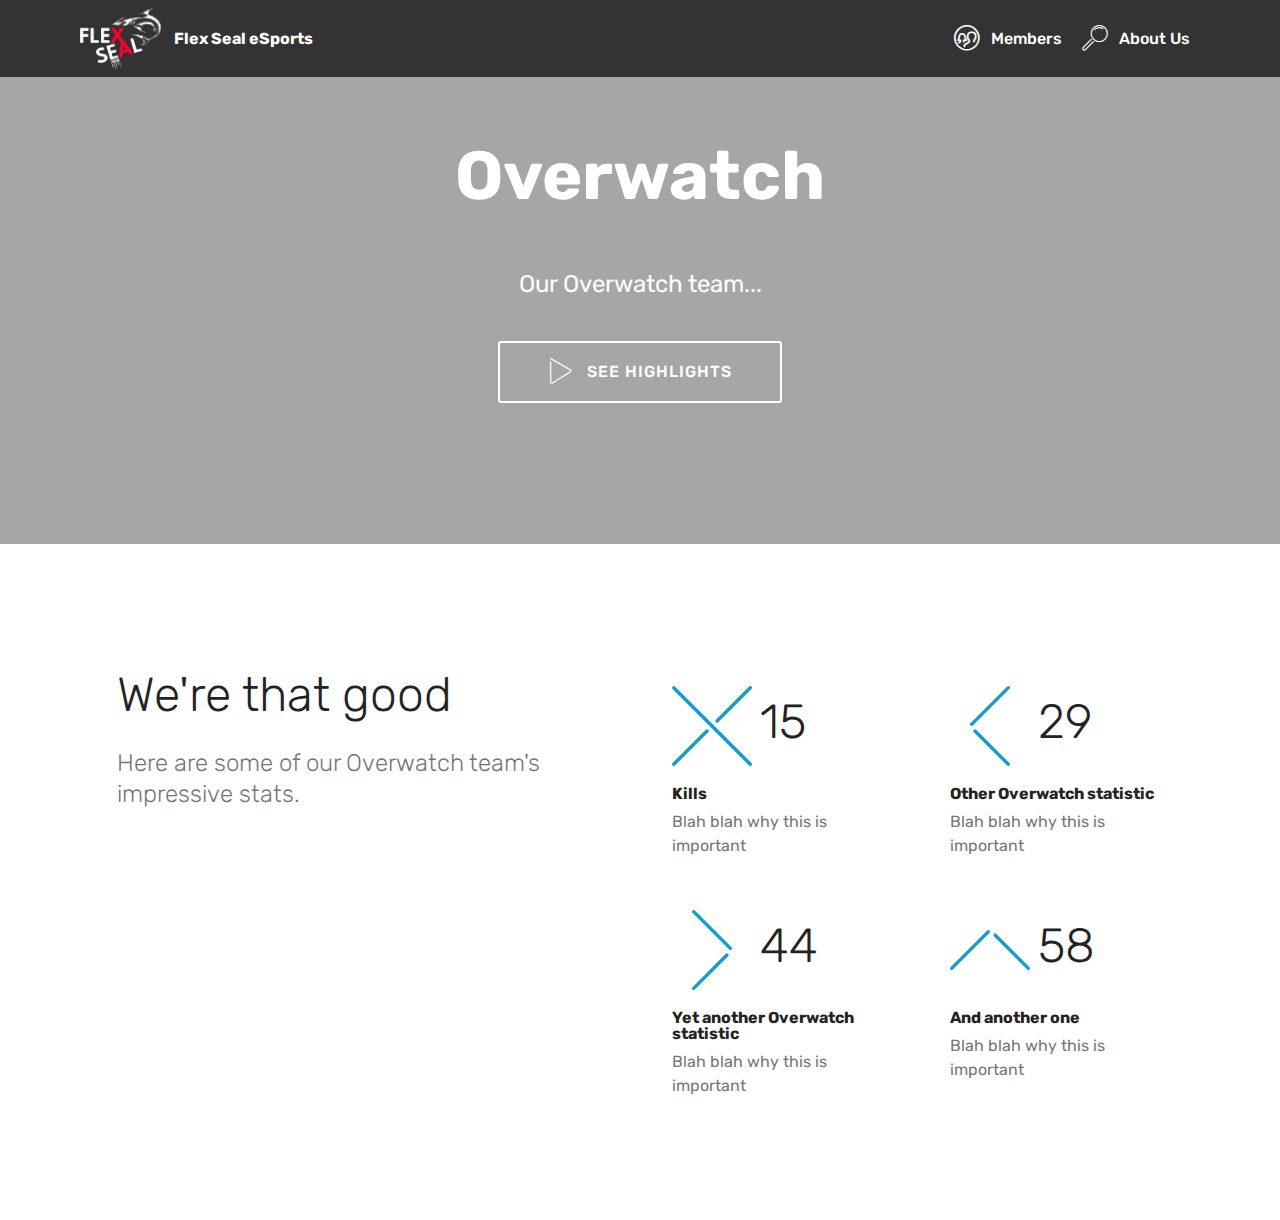
==== page1.html @ 2ab2b0f3 "0.7.1 files" ====
<!DOCTYPE html>
<html >
<head>
  <!-- Site made with Mobirise Website Builder v4.6.5, https://mobirise.com -->
  <meta charset="UTF-8">
  <meta http-equiv="X-UA-Compatible" content="IE=edge">
  <meta name="generator" content="Mobirise v4.6.5, mobirise.com">
  <meta name="viewport" content="width=device-width, initial-scale=1, minimum-scale=1">
  <link rel="shortcut icon" href="assets/images/flexs-esports-empty-1-480x480.png" type="image/x-icon">
  <meta name="description" content="Web Site Generator Description">
  <title>Overwatch</title>
  <link rel="stylesheet" href="assets/web/assets/mobirise-icons-bold/mobirise-icons-bold.css">
  <link rel="stylesheet" href="assets/web/assets/mobirise-icons/mobirise-icons.css">
  <link rel="stylesheet" href="assets/tether/tether.min.css">
  <link rel="stylesheet" href="assets/bootstrap/css/bootstrap.min.css">
  <link rel="stylesheet" href="assets/bootstrap/css/bootstrap-grid.min.css">
  <link rel="stylesheet" href="assets/bootstrap/css/bootstrap-reboot.min.css">
  <link rel="stylesheet" href="assets/dropdown/css/style.css">
  <link rel="stylesheet" href="assets/theme/css/style.css">
  <link rel="stylesheet" href="assets/mobirise/css/mbr-additional.css" type="text/css">
  
  
  
</head>
<body>
  <section class="menu cid-qKkPeRWv8B" once="menu" id="menu1-u">

    

    <nav class="navbar navbar-expand beta-menu navbar-dropdown align-items-center navbar-fixed-top navbar-toggleable-sm">
        <button class="navbar-toggler navbar-toggler-right" type="button" data-toggle="collapse" data-target="#navbarSupportedContent" aria-controls="navbarSupportedContent" aria-expanded="false" aria-label="Toggle navigation">
            <div class="hamburger">
                <span></span>
                <span></span>
                <span></span>
                <span></span>
            </div>
        </button>
        <div class="menu-logo">
            <div class="navbar-brand">
                <span class="navbar-logo">
                    <a href="https://mobirise.com">
                         <img src="assets/images/flexs-esports-empty-1-480x480.png" alt="Mobirise" title="" style="height: 3.8rem;">
                    </a>
                </span>
                <span class="navbar-caption-wrap"><a class="navbar-caption text-white display-4" href="index.html">
                        Flex Seal eSports</a></span>
            </div>
        </div>
        <div class="collapse navbar-collapse" id="navbarSupportedContent">
            <ul class="navbar-nav nav-dropdown nav-right" data-app-modern-menu="true"><li class="nav-item">
                    <a class="nav-link link text-white display-4" href="page6.html"><span class="mbrib-users mbr-iconfont mbr-iconfont-btn"></span>Members</a>
                </li>
                <li class="nav-item">
                    <a class="nav-link link text-white display-4" href="page4.html">
                        <span class="mbri-search mbr-iconfont mbr-iconfont-btn"></span>
                        About Us
                    </a>
                </li></ul>
            
        </div>
    </nav>
</section>

<section class="engine"><a href="https://mobirise.ws/o">best mobile website builder</a></section><section class="header1 cid-qKfmSEvyE3" data-bg-video="https://www.youtube.com/watch?v=FlI8lDyLDvc" id="header1-o">

    

    <div class="mbr-overlay" style="opacity: 0.3; background-color: rgb(0, 0, 0);">
    </div>

    <div class="container">
        <div class="row justify-content-md-center">
            <div class="mbr-white col-md-10">
                <h1 class="mbr-section-title align-center mbr-bold pb-3 mbr-fonts-style display-1">
                    Overwatch</h1>
                <h3 class="mbr-section-subtitle align-center mbr-light pb-3 mbr-fonts-style display-2"></h3>
                <p class="mbr-text align-center pb-3 mbr-fonts-style display-5">
                    Our Overwatch team...</p>
                <div class="mbr-section-btn align-center"><a class="btn btn-md btn-white-outline display-4" href="https://mobirise.com"><span class="mbri-play mbr-iconfont mbr-iconfont-btn"></span>
                        SEE HIGHLIGHTS</a></div>
            </div>
        </div>
    </div>

</section>

<section class="counters2 counters cid-qKl33kWdyQ" id="counters2-1c">

    

    

    <div class="container pt-4 mt-2">
        <div class="media-container-row">
            <div class="media-block" style="width: 50%;">
                <h2 class="mbr-section-title pb-3 align-left mbr-fonts-style display-2">
                    We're that good</h2>
                <h3 class="mbr-section-subtitle pb-5 align-left mbr-fonts-style display-5">
                    Here are some of our Overwatch team's impressive stats.</h3>
                <div class="mbr-figure">
                    <img src="assets/images/overwatch.gif" alt="" title="">
                </div>
            </div>
            <div class="cards-block">
                <div class="cards-container">
                    <div class="card px-3 align-left col-12 col-md-6">
                        <div class="panel-item p-3">
                            <div class="card-img pb-3">
                                <span class="mbr-iconfont pr-2 mbri-close"></span>
                                <h3 class="count py-3 mbr-fonts-style display-2">
                                    100
                                </h3>
                            </div>
                            <div class="card-text">
                                <h4 class="mbr-content-title mbr-bold mbr-fonts-style display-7">
                                    Kills</h4>
                                <p class="mbr-content-text mbr-fonts-style display-7">
                                    Blah blah why this is important</p>
                            </div>
                        </div>
                    </div>
                    <div class="card px-3 align-left col-12 col-md-6">
                        <div class="panel-item p-3">
                            <div class="card-img pb-3">
                                <span class="mbr-iconfont pr-2 mbri-arrow-prev"></span>
                                <h3 class="count py-3 mbr-fonts-style display-2">
                                    200
                                </h3>
                            </div>
                            <div class="card-text">
                                <h4 class="mbr-content-title mbr-bold mbr-fonts-style display-7">
                                    Other Overwatch statistic</h4>
                                <p class="mbr-content-text mbr-fonts-style display-7">
                                    Blah blah why this is important
                                </p>
                            </div>
                        </div>
                    </div>
                    <div class="card px-3 align-left col-12 col-md-6">
                        <div class="panel-item p-3">
                            <div class="card-img pb-3">
                                <span class="mbr-iconfont pr-2 mbri-arrow-next"></span>
                                <h3 class="count py-3 mbr-fonts-style display-2">
                                    300
                                </h3>
                            </div>
                            <div class="card-text">
                                <h4 class="mbr-content-title mbr-bold mbr-fonts-style display-7">Yet another Overwatch statistic</h4>
                                <p class="mbr-content-text mbr-fonts-style display-7">
                                        Blah blah why this is important 
                                </p>
                            </div>
                        </div>
                    </div>
                    <div class="card px-3 align-left col-12 col-md-6">
                        <div class="panel-item p-3">
                            <div class="card-img pb-3">
                                <span class="mbr-iconfont pr-2 mbri-arrow-up"></span>
                                <h3 class="count py-3 mbr-fonts-style display-2">
                                    400
                                </h3>
                            </div>
                            <div class="card-texts">
                                <h4 class="mbr-content-title mbr-bold mbr-fonts-style display-7">
                                    And another one</h4>
                                <p class="mbr-content-text mbr-fonts-style display-7">
                                        Blah blah why this is important
                                </p>
                            </div>
                        </div>
                    </div>
                </div>
            </div>
        </div>
    </div>
</section>


  <script src="assets/web/assets/jquery/jquery.min.js"></script>
  <script src="assets/tether/tether.min.js"></script>
  <script src="assets/popper/popper.min.js"></script>
  <script src="assets/bootstrap/js/bootstrap.min.js"></script>
  <script src="assets/smoothscroll/smooth-scroll.js"></script>
  <script src="assets/touchswipe/jquery.touch-swipe.min.js"></script>
  <script src="assets/ytplayer/jquery.mb.ytplayer.min.js"></script>
  <script src="assets/vimeoplayer/jquery.mb.vimeo_player.js"></script>
  <script src="assets/viewportchecker/jquery.viewportchecker.js"></script>
  <script src="assets/dropdown/js/script.min.js"></script>
  <script src="assets/theme/js/script.js"></script>
  
  
</body>
</html>
---- assets/web/assets/mobirise-icons-bold/mobirise-icons-bold.css ----
@font-face {
  font-family: 'mobirise-icons-bold';
  src:  url('mobirise-icons-bold.eot?m1l4yr');
  src:  url('mobirise-icons-bold.eot?m1l4yr#iefix') format('embedded-opentype'),
    url('mobirise-icons-bold.ttf?m1l4yr') format('truetype'),
    url('mobirise-icons-bold.woff?m1l4yr') format('woff'),
    url('mobirise-icons-bold.svg?m1l4yr#mobirise-icons-bold') format('svg');
  font-weight: normal;
  font-style: normal;
}

[class^="mbrib-"], [class*="mbrib-"] {
  /* use !important to prevent issues with browser extensions that change fonts */
  font-family: 'mobirise-icons-bold' !important;
  speak: none;
  font-style: normal;
  font-weight: normal;
  font-variant: normal;
  text-transform: none;
  line-height: 1;

  /* Better Font Rendering =========== */
  -webkit-font-smoothing: antialiased;
  -moz-osx-font-smoothing: grayscale;
}

.mbrib-add-submenu:before {
  content: "\e900";
}
.mbrib-alert:before {
  content: "\e901";
}
.mbrib-align-center:before {
  content: "\e902";
}
.mbrib-align-justify:before {
  content: "\e903";
}
.mbrib-align-left:before {
  content: "\e904";
}
.mbrib-align-right:before {
  content: "\e905";
}
.mbrib-android:before {
  content: "\e906";
}
.mbrib-apple:before {
  content: "\e907";
}
.mbrib-arrow-down:before {
  content: "\e908";
}
.mbrib-arrow-next:before {
  content: "\e909";
}
.mbrib-arrow-prev:before {
  content: "\e90a";
}
.mbrib-arrow-up:before {
  content: "\e90b";
}
.mbrib-bold:before {
  content: "\e90c";
}
.mbrib-bookmark:before {
  content: "\e90d";
}
.mbrib-bootstrap:before {
  content: "\e90e";
}
.mbrib-briefcase:before {
  content: "\e90f";
}
.mbrib-browse:before {
  content: "\e910";
}
.mbrib-bulleted-list:before {
  content: "\e911";
}
.mbrib-calendar:before {
  content: "\e912";
}
.mbrib-camera:before {
  content: "\e913";
}
.mbrib-cart-add:before {
  content: "\e914";
}
.mbrib-cart-full:before {
  content: "\e915";
}
.mbrib-cash:before {
  content: "\e916";
}
.mbrib-change-style:before {
  content: "\e917";
}
.mbrib-chat:before {
  content: "\e918";
}
.mbrib-clock:before {
  content: "\e919";
}
.mbrib-close:before {
  content: "\e91a";
}
.mbrib-cloud:before {
  content: "\e91b";
}
.mbrib-code:before {
  content: "\e91c";
}
.mbrib-contact-form:before {
  content: "\e91d";
}
.mbrib-credit-card:before {
  content: "\e91e";
}
.mbrib-cursor-click:before {
  content: "\e91f";
}
.mbrib-cust-feedback:before {
  content: "\e920";
}
.mbrib-database:before {
  content: "\e921";
}
.mbrib-delivery:before {
  content: "\e922";
}
.mbrib-desktop:before {
  content: "\e923";
}
.mbrib-devices:before {
  content: "\e924";
}
.mbrib-down:before {
  content: "\e925";
}
.mbrib-download:before {
  content: "\e926";
}
.mbrib-drag-n-drop:before {
  content: "\e927";
}
.mbrib-drag-n-drop2:before {
  content: "\e928";
}
.mbrib-edit:before {
  content: "\e929";
}
.mbrib-edit2:before {
  content: "\e92a";
}
.mbrib-error:before {
  content: "\e92b";
}
.mbrib-extension:before {
  content: "\e92c";
}
.mbrib-features:before {
  content: "\e92d";
}
.mbrib-file:before {
  content: "\e92e";
}
.mbrib-flag:before {
  content: "\e92f";
}
.mbrib-folder:before {
  content: "\e930";
}
.mbrib-gift:before {
  content: "\e931";
}
.mbrib-github:before {
  content: "\e932";
}
.mbrib-globe-2:before {
  content: "\e933";
}
.mbrib-globe:before {
  content: "\e934";
}
.mbrib-growing-chart:before {
  content: "\e935";
}
.mbrib-hearth:before {
  content: "\e936";
}
.mbrib-help:before {
  content: "\e937";
}
.mbrib-home:before {
  content: "\e938";
}
.mbrib-hot-cup:before {
  content: "\e939";
}
.mbrib-idea:before {
  content: "\e93a";
}
.mbrib-image-gallery:before {
  content: "\e93b";
}
.mbrib-image-slider:before {
  content: "\e93c";
}
.mbrib-info:before {
  content: "\e93d";
}
.mbrib-italic:before {
  content: "\e93e";
}
.mbrib-key:before {
  content: "\e93f";
}
.mbrib-laptop:before {
  content: "\e940";
}
.mbrib-layers:before {
  content: "\e941";
}
.mbrib-left-right:before {
  content: "\e942";
}
.mbrib-left:before {
  content: "\e943";
}
.mbrib-letter:before {
  content: "\e944";
}
.mbrib-like:before {
  content: "\e945";
}
.mbrib-link:before {
  content: "\e946";
}
.mbrib-lock:before {
  content: "\e947";
}
.mbrib-login:before {
  content: "\e948";
}
.mbrib-logout:before {
  content: "\e949";
}
.mbrib-magic-stick:before {
  content: "\e94a";
}
.mbrib-map-pin:before {
  content: "\e94b";
}
.mbrib-menu:before {
  content: "\e94c";
}
.mbrib-mobile:before {
  content: "\e94d";
}
.mbrib-mobile2:before {
  content: "\e94e";
}
.mbrib-mobirise:before {
  content: "\e94f";
}
.mbrib-more-horizontal:before {
  content: "\e950";
}
.mbrib-more-vertical:before {
  content: "\e951";
}
.mbrib-music:before {
  content: "\e952";
}
.mbrib-new-file:before {
  content: "\e953";
}
.mbrib-numbered-list:before {
  content: "\e954";
}
.mbrib-opened-folder:before {
  content: "\e955";
}
.mbrib-pages:before {
  content: "\e956";
}
.mbrib-paper-plane:before {
  content: "\e957";
}
.mbrib-paperclip:before {
  content: "\e958";
}
.mbrib-photo:before {
  content: "\e959";
}
.mbrib-photos:before {
  content: "\e95a";
}
.mbrib-pin:before {
  content: "\e95b";
}
.mbrib-play:before {
  content: "\e95c";
}
.mbrib-plus:before {
  content: "\e95d";
}
.mbrib-preview:before {
  content: "\e95e";
}
.mbrib-print:before {
  content: "\e95f";
}
.mbrib-protect:before {
  content: "\e960";
}
.mbrib-question:before {
  content: "\e961";
}
.mbrib-quote-left:before {
  content: "\e962";
}
.mbrib-quote-right:before {
  content: "\e963";
}
.mbrib-redo:before {
  content: "\e964";
}
.mbrib-refresh:before {
  content: "\e965";
}
.mbrib-responsive:before {
  content: "\e966";
}
.mbrib-right:before {
  content: "\e967";
}
.mbrib-rocket:before {
  content: "\e968";
}
.mbrib-sad-face:before {
  content: "\e969";
}
.mbrib-sale:before {
  content: "\e96a";
}
.mbrib-save:before {
  content: "\e96b";
}
.mbrib-search:before {
  content: "\e96c";
}
.mbrib-setting:before {
  content: "\e96d";
}
.mbrib-setting2:before {
  content: "\e96e";
}
.mbrib-setting3:before {
  content: "\e96f";
}
.mbrib-share:before {
  content: "\e970";
}
.mbrib-shopping-bag:before {
  content: "\e971";
}
.mbrib-shopping-basket:before {
  content: "\e972";
}
.mbrib-shopping-cart:before {
  content: "\e973";
}
.mbrib-sites:before {
  content: "\e974";
}
.mbrib-smile-face:before {
  content: "\e975";
}
.mbrib-speed:before {
  content: "\e976";
}
.mbrib-star:before {
  content: "\e977";
}
.mbrib-success:before {
  content: "\e978";
}
.mbrib-sun:before {
  content: "\e979";
}
.mbrib-sun2:before {
  content: "\e97a";
}
.mbrib-tablet-vertical:before {
  content: "\e97b";
}
.mbrib-tablet:before {
  content: "\e97c";
}
.mbrib-target:before {
  content: "\e97d";
}
.mbrib-timer:before {
  content: "\e97e";
}
.mbrib-to-ftp:before {
  content: "\e97f";
}
.mbrib-to-local-drive:before {
  content: "\e980";
}
.mbrib-touch-swipe:before {
  content: "\e981";
}
.mbrib-touch:before {
  content: "\e982";
}
.mbrib-trash:before {
  content: "\e983";
}
.mbrib-underline:before {
  content: "\e984";
}
.mbrib-undo:before {
  content: "\e985";
}
.mbrib-unlink:before {
  content: "\e986";
}
.mbrib-unlock:before {
  content: "\e987";
}
.mbrib-up-down:before {
  content: "\e988";
}
.mbrib-up:before {
  content: "\e989";
}
.mbrib-update:before {
  content: "\e98a";
}
.mbrib-upload:before {
  content: "\e98b";
}
.mbrib-user:before {
  content: "\e98c";
}
.mbrib-user2:before {
  content: "\e98d";
}
.mbrib-users:before {
  content: "\e98e";
}
.mbrib-video-play:before {
  content: "\e98f";
}
.mbrib-video:before {
  content: "\e990";
}
.mbrib-watch:before {
  content: "\e991";
}
.mbrib-website-theme:before {
  content: "\e992";
}
.mbrib-wifi:before {
  content: "\e993";
}
.mbrib-windows:before {
  content: "\e994";
}
.mbrib-zoom-out:before {
  content: "\e995";
}
---- assets/web/assets/mobirise-icons/mobirise-icons.css ----
@font-face {
  font-family: 'MobiriseIcons';
  src:  url('mobirise-icons.eot?spat4u');
  src:  url('mobirise-icons.eot?spat4u#iefix') format('embedded-opentype'),
    url('mobirise-icons.ttf?spat4u') format('truetype'),
    url('mobirise-icons.woff?spat4u') format('woff'),
    url('mobirise-icons.svg?spat4u#MobiriseIcons') format('svg');
  font-weight: normal;
  font-style: normal;
}

[class^="mbri-"], [class*=" mbri-"] {
  /* use !important to prevent issues with browser extensions that change fonts */
  font-family: MobiriseIcons !important;
  speak: none;
  font-style: normal;
  font-weight: normal;
  font-variant: normal;
  text-transform: none;
  line-height: 1;

  /* Better Font Rendering =========== */
  -webkit-font-smoothing: antialiased;
  -moz-osx-font-smoothing: grayscale;
}

.mbri-add-submenu:before {
  content: "\e900";
}
.mbri-alert:before {
  content: "\e901";
}
.mbri-align-center:before {
  content: "\e902";
}
.mbri-align-justify:before {
  content: "\e903";
}
.mbri-align-left:before {
  content: "\e904";
}
.mbri-align-right:before {
  content: "\e905";
}
.mbri-android:before {
  content: "\e906";
}
.mbri-apple:before {
  content: "\e907";
}
.mbri-arrow-down:before {
  content: "\e908";
}
.mbri-arrow-next:before {
  content: "\e909";
}
.mbri-arrow-prev:before {
  content: "\e90a";
}
.mbri-arrow-up:before {
  content: "\e90b";
}
.mbri-bold:before {
  content: "\e90c";
}
.mbri-bookmark:before {
  content: "\e90d";
}
.mbri-bootstrap:before {
  content: "\e90e";
}
.mbri-briefcase:before {
  content: "\e90f";
}
.mbri-browse:before {
  content: "\e910";
}
.mbri-bulleted-list:before {
  content: "\e911";
}
.mbri-calendar:before {
  content: "\e912";
}
.mbri-camera:before {
  content: "\e913";
}
.mbri-cart-add:before {
  content: "\e914";
}
.mbri-cart-full:before {
  content: "\e915";
}
.mbri-cash:before {
  content: "\e916";
}
.mbri-change-style:before {
  content: "\e917";
}
.mbri-chat:before {
  content: "\e918";
}
.mbri-clock:before {
  content: "\e919";
}
.mbri-close:before {
  content: "\e91a";
}
.mbri-cloud:before {
  content: "\e91b";
}
.mbri-code:before {
  content: "\e91c";
}
.mbri-contact-form:before {
  content: "\e91d";
}
.mbri-credit-card:before {
  content: "\e91e";
}
.mbri-cursor-click:before {
  content: "\e91f";
}
.mbri-cust-feedback:before {
  content: "\e920";
}
.mbri-database:before {
  content: "\e921";
}
.mbri-delivery:before {
  content: "\e922";
}
.mbri-desktop:before {
  content: "\e923";
}
.mbri-devices:before {
  content: "\e924";
}
.mbri-down:before {
  content: "\e925";
}
.mbri-download:before {
  content: "\e989";
}
.mbri-drag-n-drop:before {
  content: "\e927";
}
.mbri-drag-n-drop2:before {
  content: "\e928";
}
.mbri-edit:before {
  content: "\e929";
}
.mbri-edit2:before {
  content: "\e92a";
}
.mbri-error:before {
  content: "\e92b";
}
.mbri-extension:before {
  content: "\e92c";
}
.mbri-features:before {
  content: "\e92d";
}
.mbri-file:before {
  content: "\e92e";
}
.mbri-flag:before {
  content: "\e92f";
}
.mbri-folder:before {
  content: "\e930";
}
.mbri-gift:before {
  content: "\e931";
}
.mbri-github:before {
  content: "\e932";
}
.mbri-globe:before {
  content: "\e933";
}
.mbri-globe-2:before {
  content: "\e934";
}
.mbri-growing-chart:before {
  content: "\e935";
}
.mbri-hearth:before {
  content: "\e936";
}
.mbri-help:before {
  content: "\e937";
}
.mbri-home:before {
  content: "\e938";
}
.mbri-hot-cup:before {
  content: "\e939";
}
.mbri-idea:before {
  content: "\e93a";
}
.mbri-image-gallery:before {
  content: "\e93b";
}
.mbri-image-slider:before {
  content: "\e93c";
}
.mbri-info:before {
  content: "\e93d";
}
.mbri-italic:before {
  content: "\e93e";
}
.mbri-key:before {
  content: "\e93f";
}
.mbri-laptop:before {
  content: "\e940";
}
.mbri-layers:before {
  content: "\e941";
}
.mbri-left-right:before {
  content: "\e942";
}
.mbri-left:before {
  content: "\e943";
}
.mbri-letter:before {
  content: "\e944";
}
.mbri-like:before {
  content: "\e945";
}
.mbri-link:before {
  content: "\e946";
}
.mbri-lock:before {
  content: "\e947";
}
.mbri-login:before {
  content: "\e948";
}
.mbri-logout:before {
  content: "\e949";
}
.mbri-magic-stick:before {
  content: "\e94a";
}
.mbri-map-pin:before {
  content: "\e94b";
}
.mbri-menu:before {
  content: "\e94c";
}
.mbri-mobile:before {
  content: "\e94d";
}
.mbri-mobile2:before {
  content: "\e94e";
}
.mbri-mobirise:before {
  content: "\e94f";
}
.mbri-more-horizontal:before {
  content: "\e950";
}
.mbri-more-vertical:before {
  content: "\e951";
}
.mbri-music:before {
  content: "\e952";
}
.mbri-new-file:before {
  content: "\e953";
}
.mbri-numbered-list:before {
  content: "\e954";
}
.mbri-opened-folder:before {
  content: "\e955";
}
.mbri-pages:before {
  content: "\e956";
}
.mbri-paper-plane:before {
  content: "\e957";
}
.mbri-paperclip:before {
  content: "\e958";
}
.mbri-photo:before {
  content: "\e959";
}
.mbri-photos:before {
  content: "\e95a";
}
.mbri-pin:before {
  content: "\e95b";
}
.mbri-play:before {
  content: "\e95c";
}
.mbri-plus:before {
  content: "\e95d";
}
.mbri-preview:before {
  content: "\e95e";
}
.mbri-print:before {
  content: "\e95f";
}
.mbri-protect:before {
  content: "\e960";
}
.mbri-question:before {
  content: "\e961";
}
.mbri-quote-left:before {
  content: "\e962";
}
.mbri-quote-right:before {
  content: "\e963";
}
.mbri-refresh:before {
  content: "\e964";
}
.mbri-responsive:before {
  content: "\e965";
}
.mbri-right:before {
  content: "\e966";
}
.mbri-rocket:before {
  content: "\e967";
}
.mbri-sad-face:before {
  content: "\e968";
}
.mbri-sale:before {
  content: "\e969";
}
.mbri-save:before {
  content: "\e96a";
}
.mbri-search:before {
  content: "\e96b";
}
.mbri-setting:before {
  content: "\e96c";
}
.mbri-setting2:before {
  content: "\e96d";
}
.mbri-setting3:before {
  content: "\e96e";
}
.mbri-share:before {
  content: "\e96f";
}
.mbri-shopping-bag:before {
  content: "\e970";
}
.mbri-shopping-basket:before {
  content: "\e971";
}
.mbri-shopping-cart:before {
  content: "\e972";
}
.mbri-sites:before {
  content: "\e973";
}
.mbri-smile-face:before {
  content: "\e974";
}
.mbri-speed:before {
  content: "\e975";
}
.mbri-star:before {
  content: "\e976";
}
.mbri-success:before {
  content: "\e977";
}
.mbri-sun:before {
  content: "\e978";
}
.mbri-sun2:before {
  content: "\e979";
}
.mbri-tablet:before {
  content: "\e97a";
}
.mbri-tablet-vertical:before {
  content: "\e97b";
}
.mbri-target:before {
  content: "\e97c";
}
.mbri-timer:before {
  content: "\e97d";
}
.mbri-to-ftp:before {
  content: "\e97e";
}
.mbri-to-local-drive:before {
  content: "\e97f";
}
.mbri-touch-swipe:before {
  content: "\e980";
}
.mbri-touch:before {
  content: "\e981";
}
.mbri-trash:before {
  content: "\e982";
}
.mbri-underline:before {
  content: "\e983";
}
.mbri-unlink:before {
  content: "\e984";
}
.mbri-unlock:before {
  content: "\e985";
}
.mbri-up-down:before {
  content: "\e986";
}
.mbri-up:before {
  content: "\e987";
}
.mbri-update:before {
  content: "\e988";
}
.mbri-upload:before {
 content: "\e926"; 
}
.mbri-user:before {
  content: "\e98a";
}
.mbri-user2:before {
  content: "\e98b";
}
.mbri-users:before {
  content: "\e98c";
}
.mbri-video:before {
  content: "\e98d";
}
.mbri-video-play:before {
  content: "\e98e";
}
.mbri-watch:before {
  content: "\e98f";
}
.mbri-website-theme:before {
  content: "\e990";
}
.mbri-wifi:before {
  content: "\e991";
}
.mbri-windows:before {
  content: "\e992";
}
.mbri-zoom-out:before {
  content: "\e993";
}
.mbri-redo:before {
  content: "\e994";
}
.mbri-undo:before {
  content: "\e995";
}
---- assets/dropdown/css/style.css ----
.navbar-dropdown {
  left: 0;
  padding: 0;
  position: absolute;
  right: 0;
  top: 0;
  transition: all 0.45s ease;
  z-index: 1030;
  background: #282828; }
  .navbar-dropdown .navbar-logo {
    margin-right: 0.8rem;
    transition: margin 0.3s ease-in-out;
    vertical-align: middle; }
    .navbar-dropdown .navbar-logo img {
      height: 3.125rem;
      transition: all 0.3s ease-in-out; }
    .navbar-dropdown .navbar-logo.mbr-iconfont {
      font-size: 3.125rem;
      line-height: 3.125rem; }
  .navbar-dropdown .navbar-caption {
    font-weight: 700;
    white-space: normal;
    vertical-align: -4px;
    line-height: 3.125rem !important; }
    .navbar-dropdown .navbar-caption, .navbar-dropdown .navbar-caption:hover {
      color: inherit;
      text-decoration: none; }
  .navbar-dropdown .mbr-iconfont + .navbar-caption {
    vertical-align: -1px; }
  .navbar-dropdown.navbar-fixed-top {
    position: fixed; }
  .navbar-dropdown .navbar-brand span {
    vertical-align: -4px; }
  .navbar-dropdown.bg-color.transparent {
    background: none; }
  .navbar-dropdown.navbar-short .navbar-brand {
    padding: 0.625rem 0; }
    .navbar-dropdown.navbar-short .navbar-brand span {
      vertical-align: -1px; }
  .navbar-dropdown.navbar-short .navbar-caption {
    line-height: 2.375rem !important;
    vertical-align: -2px; }
  .navbar-dropdown.navbar-short .navbar-logo {
    margin-right: 0.5rem; }
    .navbar-dropdown.navbar-short .navbar-logo img {
      height: 2.375rem; }
    .navbar-dropdown.navbar-short .navbar-logo.mbr-iconfont {
      font-size: 2.375rem;
      line-height: 2.375rem; }
  .navbar-dropdown.navbar-short .mbr-table-cell {
    height: 3.625rem; }
  .navbar-dropdown .navbar-close {
    left: 0.6875rem;
    position: fixed;
    top: 0.75rem;
    z-index: 1000; }
  .navbar-dropdown .hamburger-icon {
    content: "";
    display: inline-block;
    vertical-align: middle;
    width: 16px;
    -webkit-box-shadow: 0 -6px 0 1px #282828,0 0 0 1px #282828,0 6px 0 1px #282828;
    -moz-box-shadow: 0 -6px 0 1px #282828,0 0 0 1px #282828,0 6px 0 1px #282828;
    box-shadow: 0 -6px 0 1px #282828,0 0 0 1px #282828,0 6px 0 1px #282828; }

.dropdown-menu .dropdown-toggle[data-toggle="dropdown-submenu"]::after {
  border-bottom: 0.35em solid transparent;
  border-left: 0.35em solid;
  border-right: 0;
  border-top: 0.35em solid transparent;
  margin-left: 0.3rem; }

.dropdown-menu .dropdown-item:focus {
  outline: 0; }

.nav-dropdown {
  font-size: 0.75rem;
  font-weight: 500;
  height: auto !important; }
  .nav-dropdown .nav-btn {
    padding-left: 1rem; }
  .nav-dropdown .link {
    margin: .667em 1.667em;
    font-weight: 500;
    padding: 0;
    transition: color .2s ease-in-out; }
    .nav-dropdown .link.dropdown-toggle {
      margin-right: 2.583em; }
      .nav-dropdown .link.dropdown-toggle::after {
        margin-left: .25rem;
        border-top: 0.35em solid;
        border-right: 0.35em solid transparent;
        border-left: 0.35em solid transparent;
        border-bottom: 0; }
      .nav-dropdown .link.dropdown-toggle[aria-expanded="true"] {
        margin: 0;
        padding: 0.667em 3.263em  0.667em 1.667em; }
  .nav-dropdown .link::after,
  .nav-dropdown .dropdown-item::after {
    color: inherit; }
  .nav-dropdown .btn {
    font-size: 0.75rem;
    font-weight: 700;
    letter-spacing: 0;
    margin-bottom: 0;
    padding-left: 1.25rem;
    padding-right: 1.25rem; }
  .nav-dropdown .dropdown-menu {
    border-radius: 0;
    border: 0;
    left: 0;
    margin: 0;
    padding-bottom: 1.25rem;
    padding-top: 1.25rem;
    position: relative; }
  .nav-dropdown .dropdown-submenu {
    margin-left: 0.125rem;
    top: 0; }
  .nav-dropdown .dropdown-item {
    font-weight: 500;
    line-height: 2;
    padding: 0.3846em 4.615em 0.3846em 1.5385em;
    position: relative;
    transition: color .2s ease-in-out, background-color .2s ease-in-out; }
    .nav-dropdown .dropdown-item::after {
      margin-top: -0.3077em;
      position: absolute;
      right: 1.1538em;
      top: 50%; }
    .nav-dropdown .dropdown-item:focus, .nav-dropdown .dropdown-item:hover {
      background: none; }

@media (max-width: 767px) {
  .nav-dropdown.navbar-toggleable-sm {
    bottom: 0;
    display: none;
    left: 0;
    overflow-x: hidden;
    position: fixed;
    top: 0;
    transform: translateX(-100%);
    -ms-transform: translateX(-100%);
    -webkit-transform: translateX(-100%);
    width: 18.75rem;
    z-index: 999; } }
.nav-dropdown.navbar-toggleable-xl {
  bottom: 0;
  display: none;
  left: 0;
  overflow-x: hidden;
  position: fixed;
  top: 0;
  transform: translateX(-100%);
  -ms-transform: translateX(-100%);
  -webkit-transform: translateX(-100%);
  width: 18.75rem;
  z-index: 999; }

.nav-dropdown-sm {
  display: block !important;
  overflow-x: hidden;
  overflow: auto;
  padding-top: 3.875rem; }
  .nav-dropdown-sm::after {
    content: "";
    display: block;
    height: 3rem;
    width: 100%; }
  .nav-dropdown-sm.collapse.in ~ .navbar-close {
    display: block !important; }
  .nav-dropdown-sm.collapsing, .nav-dropdown-sm.collapse.in {
    transform: translateX(0);
    -ms-transform: translateX(0);
    -webkit-transform: translateX(0);
    transition: all 0.25s ease-out;
    -webkit-transition: all 0.25s ease-out;
    background: #282828; }
  .nav-dropdown-sm.collapsing[aria-expanded="false"] {
    transform: translateX(-100%);
    -ms-transform: translateX(-100%);
    -webkit-transform: translateX(-100%); }
  .nav-dropdown-sm .nav-item {
    display: block;
    margin-left: 0 !important;
    padding-left: 0; }
  .nav-dropdown-sm .link,
  .nav-dropdown-sm .dropdown-item {
    border-top: 1px dotted rgba(255, 255, 255, 0.1);
    font-size: 0.8125rem;
    line-height: 1.6;
    margin: 0 !important;
    padding: 0.875rem 2.4rem 0.875rem 1.5625rem !important;
    position: relative;
    white-space: normal; }
    .nav-dropdown-sm .link:focus, .nav-dropdown-sm .link:hover,
    .nav-dropdown-sm .dropdown-item:focus,
    .nav-dropdown-sm .dropdown-item:hover {
      background: rgba(0, 0, 0, 0.2) !important;
      color: #c0a375; }
  .nav-dropdown-sm .nav-btn {
    position: relative;
    padding: 1.5625rem 1.5625rem 0 1.5625rem; }
    .nav-dropdown-sm .nav-btn::before {
      border-top: 1px dotted rgba(255, 255, 255, 0.1);
      content: "";
      left: 0;
      position: absolute;
      top: 0;
      width: 100%; }
    .nav-dropdown-sm .nav-btn + .nav-btn {
      padding-top: 0.625rem; }
      .nav-dropdown-sm .nav-btn + .nav-btn::before {
        display: none; }
  .nav-dropdown-sm .btn {
    padding: 0.625rem 0; }
  .nav-dropdown-sm .dropdown-toggle[data-toggle="dropdown-submenu"]::after {
    margin-left: .25rem;
    border-top: 0.35em solid;
    border-right: 0.35em solid transparent;
    border-left: 0.35em solid transparent;
    border-bottom: 0; }
  .nav-dropdown-sm .dropdown-toggle[data-toggle="dropdown-submenu"][aria-expanded="true"]::after {
    border-top: 0;
    border-right: 0.35em solid transparent;
    border-left: 0.35em solid transparent;
    border-bottom: 0.35em solid; }
  .nav-dropdown-sm .dropdown-menu {
    margin: 0;
    padding: 0;
    position: relative;
    top: 0;
    left: 0;
    width: 100%;
    border: 0;
    float: none;
    border-radius: 0;
    background: none; }
  .nav-dropdown-sm .dropdown-submenu {
    left: 100%;
    margin-left: 0.125rem;
    margin-top: -1.25rem;
    top: 0; }

.navbar-toggleable-sm .nav-dropdown .dropdown-menu {
  position: absolute; }

.navbar-toggleable-sm .nav-dropdown .dropdown-submenu {
  left: 100%;
  margin-left: 0.125rem;
  margin-top: -1.25rem;
  top: 0; }

.navbar-toggleable-sm.opened .nav-dropdown .dropdown-menu {
  position: relative; }

.navbar-toggleable-sm.opened .nav-dropdown .dropdown-submenu {
  left: 0;
  margin-left: 00rem;
  margin-top: 0rem;
  top: 0; }

.is-builder .nav-dropdown.collapsing {
  transition: none !important; }

/*# sourceMappingURL=style.css.map */
---- assets/theme/css/style.css ----
/*!
 * Mobirise v4 theme (https://mobirise.com/)
 * Copyright 2017 Mobirise
 */
section {
  background-color: #eeeeee; }

section,
.container,
.container-fluid {
  position: relative;
  word-wrap: break-word; }

a.mbr-iconfont:hover {
  text-decoration: none; }

.article .lead p, .article .lead ul, .article .lead ol, .article .lead pre, .article .lead blockquote {
  margin-bottom: 0; }

a {
  font-style: normal;
  font-weight: 400;
  cursor: pointer; }
  a, a:hover {
    text-decoration: none; }

figure {
  margin-bottom: 0; }

body {
  color: #232323; }

h1, h2, h3, h4, h5, h6,
.h1, .h2, .h3, .h4, .h5, .h6,
.display-1, .display-2, .display-3, .display-4 {
  line-height: 1;
  word-break: break-word;
  word-wrap: break-word; }

b, strong {
  font-weight: bold; }

blockquote {
  padding: 10px 0 10px 20px;
  position: relative;
  border-left: 2px solid;
  border-color: #ff3366; }

input:-webkit-autofill, input:-webkit-autofill:hover, input:-webkit-autofill:focus, input:-webkit-autofill:active {
  transition-delay: 9999s;
  transition-property: background-color, color; }

textarea[type="hidden"] {
  display: none; }

body {
  position: relative; }

section {
  background-position: 50% 50%;
  background-repeat: no-repeat;
  background-size: cover; }
  section .mbr-background-video,
  section .mbr-background-video-preview {
    position: absolute;
    bottom: 0;
    left: 0;
    right: 0;
    top: 0; }

.hidden {
  visibility: hidden; }

.mbr-z-index20 {
  z-index: 20; }

/*! Base colors */
.mbr-white {
  color: #ffffff; }

.mbr-black {
  color: #000000; }

.mbr-bg-white {
  background-color: #ffffff; }

.mbr-bg-black {
  background-color: #000000; }

/*! Text-aligns */
.align-left {
  text-align: left; }

.align-center {
  text-align: center; }

.align-right {
  text-align: right; }

@media (max-width: 767px) {
  .align-left, .align-center, .align-right, .mbr-section-btn, .mbr-section-title {
    text-align: center; } }
/*! Font-weight  */
.mbr-light {
  font-weight: 300; }

.mbr-regular {
  font-weight: 400; }

.mbr-semibold {
  font-weight: 500; }

.mbr-bold {
  font-weight: 700; }

/*! Media  */
.media-size-item {
  -webkit-flex: 1 1 auto;
  -moz-flex: 1 1 auto;
  -ms-flex: 1 1 auto;
  -o-flex: 1 1 auto;
  flex: 1 1 auto; }

.media-content {
  -webkit-flex-basis: 100%;
  flex-basis: 100%; }

.media-container-row {
  display: -ms-flexbox;
  display: -webkit-flex;
  display: flex;
  -webkit-flex-direction: row;
  -ms-flex-direction: row;
  flex-direction: row;
  -webkit-flex-wrap: wrap;
  -ms-flex-wrap: wrap;
  flex-wrap: wrap;
  -webkit-justify-content: center;
  -ms-flex-pack: center;
  justify-content: center;
  -webkit-align-content: center;
  -ms-flex-line-pack: center;
  align-content: center;
  -webkit-align-items: start;
  -ms-flex-align: start;
  align-items: start; }
  .media-container-row .media-size-item {
    width: 400px; }

.media-container-column {
  display: -ms-flexbox;
  display: -webkit-flex;
  display: flex;
  -webkit-flex-direction: column;
  -ms-flex-direction: column;
  flex-direction: column;
  -webkit-flex-wrap: wrap;
  -ms-flex-wrap: wrap;
  flex-wrap: wrap;
  -webkit-justify-content: center;
  -ms-flex-pack: center;
  justify-content: center;
  -webkit-align-content: center;
  -ms-flex-line-pack: center;
  align-content: center;
  -webkit-align-items: stretch;
  -ms-flex-align: stretch;
  align-items: stretch; }
  .media-container-column > * {
    width: 100%; }

@media (min-width: 992px) {
  .media-container-row {
    -webkit-flex-wrap: nowrap;
    -ms-flex-wrap: nowrap;
    flex-wrap: nowrap; } }
figure {
  overflow: hidden; }

figure[mbr-media-size] {
  transition: width 0.1s; }

.mbr-figure img, .mbr-figure iframe {
  display: block;
  width: 100%; }

.card {
  background-color: transparent;
  border: none; }

.card-img {
  text-align: center;
  flex-shrink: 0; }

.media {
  max-width: 100%;
  margin: 0 auto; }

.mbr-figure {
  -ms-flex-item-align: center;
  -ms-grid-row-align: center;
  -webkit-align-self: center;
  align-self: center; }

.media-container > div {
  max-width: 100%; }

.mbr-figure img, .card-img img {
  width: 100%; }

@media (max-width: 991px) {
  .media-size-item {
    width: auto !important; }

  .media {
    width: auto; }

  .mbr-figure {
    width: 100% !important; } }
/*! Buttons */
.mbr-section-btn {
  margin-left: -.25rem;
  margin-right: -.25rem;
  font-size: 0; }

nav .mbr-section-btn {
  margin-left: 0rem;
  margin-right: 0rem; }

/*! Btn icon margin */
.btn .mbr-iconfont, .btn.btn-sm .mbr-iconfont {
  cursor: pointer;
  margin-right: 0.5rem; }

.btn.btn-md .mbr-iconfont, .btn.btn-md .mbr-iconfont {
  margin-right: 0.8rem; }

.mbr-regular {
  font-weight: 400; }

.mbr-semibold {
  font-weight: 500; }

.mbr-bold {
  font-weight: 700; }

[type="submit"] {
  -webkit-appearance: none; }

/*! Full-screen */
.mbr-fullscreen .mbr-overlay {
  min-height: 100vh; }

.mbr-fullscreen {
  display: flex;
  display: -webkit-flex;
  display: -moz-flex;
  display: -ms-flex;
  display: -o-flex;
  align-items: center;
  -webkit-align-items: center;
  min-height: 100vh;
  padding-top: 3rem;
  padding-bottom: 3rem; }

/*! Map */
.map {
  height: 25rem;
  position: relative; }
  .map iframe {
    width: 100%;
    height: 100%; }

/* Form */
.form-asterisk {
  font-family: initial;
  position: absolute;
  top: -2px;
  font-weight: normal; }

/*! Scroll to top arrow */
.mbr-arrow-up {
  bottom: 25px;
  right: 90px;
  position: fixed;
  text-align: right;
  z-index: 5000;
  color: #ffffff;
  font-size: 32px;
  transform: rotate(180deg);
  -webkit-transform: rotate(180deg); }

.mbr-arrow-up a {
  background: rgba(0, 0, 0, 0.2);
  border-radius: 3px;
  color: #fff;
  display: inline-block;
  height: 60px;
  width: 60px;
  outline-style: none !important;
  position: relative;
  text-decoration: none;
  transition: all .3s ease-in-out;
  cursor: pointer;
  text-align: center; }
  .mbr-arrow-up a:hover {
    background-color: rgba(0, 0, 0, 0.4); }
  .mbr-arrow-up a i {
    line-height: 60px; }

.mbr-arrow-up-icon {
  display: block;
  color: #fff; }

.mbr-arrow-up-icon::before {
  content: "\203a";
  display: inline-block;
  font-family: serif;
  font-size: 32px;
  line-height: 1;
  font-style: normal;
  position: relative;
  top: 6px;
  left: -4px;
  -webkit-transform: rotate(-90deg);
  transform: rotate(-90deg); }

/*! Arrow Down */
.mbr-arrow {
  position: absolute;
  bottom: 45px;
  left: 50%;
  width: 60px;
  height: 60px;
  cursor: pointer;
  background-color: rgba(80, 80, 80, 0.5);
  border-radius: 50%;
  -webkit-transform: translateX(-50%);
  transform: translateX(-50%); }
  .mbr-arrow > a {
    display: inline-block;
    text-decoration: none;
    outline-style: none;
    -webkit-animation: arrowdown 1.7s ease-in-out infinite;
    animation: arrowdown 1.7s ease-in-out infinite; }
    .mbr-arrow > a > i {
      position: absolute;
      top: -2px;
      left: 15px;
      font-size: 2rem; }

@keyframes arrowdown {
  0% {
    transform: translateY(0px);
    -webkit-transform: translateY(0px); }
  50% {
    transform: translateY(-5px);
    -webkit-transform: translateY(-5px); }
  100% {
    transform: translateY(0px);
    -webkit-transform: translateY(0px); } }
@-webkit-keyframes arrowdown {
  0% {
    transform: translateY(0px);
    -webkit-transform: translateY(0px); }
  50% {
    transform: translateY(-5px);
    -webkit-transform: translateY(-5px); }
  100% {
    transform: translateY(0px);
    -webkit-transform: translateY(0px); } }
@media (max-width: 500px) {
  .mbr-arrow-up {
    left: 50%;
    right: auto;
    transform: translateX(-50%) rotate(180deg);
    -webkit-transform: translateX(-50%) rotate(180deg); } }
/*Gradients animation*/
@keyframes gradient-animation {
  from {
    background-position: 0% 100%;
    animation-timing-function: ease-in-out; }
  to {
    background-position: 100% 0%;
    animation-timing-function: ease-in-out; } }
@-webkit-keyframes gradient-animation {
  from {
    background-position: 0% 100%;
    animation-timing-function: ease-in-out; }
  to {
    background-position: 100% 0%;
    animation-timing-function: ease-in-out; } }
.bg-gradient {
  background-size: 200% 200%;
  animation: gradient-animation 5s infinite alternate;
  -webkit-animation: gradient-animation 5s infinite alternate; }

.menu .navbar-brand {
  display: -webkit-flex; }
  .menu .navbar-brand span {
    display: flex;
    display: -webkit-flex; }
  .menu .navbar-brand .navbar-caption-wrap {
    display: -webkit-flex; }
  .menu .navbar-brand .navbar-logo img {
    display: -webkit-flex; }
@media (min-width: 768px) and (max-width: 991px) {
  .menu .navbar-toggleable-sm .navbar-nav {
    display: -webkit-box;
    display: -webkit-flex;
    display: -ms-flexbox; } }
@media (min-width: 992px) {
  .menu .navbar-nav.nav-dropdown {
    display: -webkit-flex; }
  .menu .navbar-toggleable-sm .navbar-collapse {
    display: -webkit-flex !important; } }

/*# sourceMappingURL=style.css.map */
.engine {
	position: absolute;
	text-indent: -2400px;
	text-align: center;
	padding: 0;
	top: 0;
	left: -2400px;
}
---- assets/mobirise/css/mbr-additional.css ----
@import url(https://fonts.googleapis.com/css?family=Rubik:300,300i,400,400i,500,500i,700,700i,900,900i);





body {
  font-style: normal;
  line-height: 1.5;
}
.mbr-section-title {
  font-style: normal;
  line-height: 1.2;
}
.mbr-section-subtitle {
  line-height: 1.3;
}
.mbr-text {
  font-style: normal;
  line-height: 1.6;
}
.display-1 {
  font-family: 'Rubik', sans-serif;
  font-size: 4.25rem;
}
.display-1 > .mbr-iconfont {
  font-size: 6.8rem;
}
.display-2 {
  font-family: 'Rubik', sans-serif;
  font-size: 3rem;
}
.display-2 > .mbr-iconfont {
  font-size: 4.8rem;
}
.display-4 {
  font-family: 'Rubik', sans-serif;
  font-size: 1rem;
}
.display-4 > .mbr-iconfont {
  font-size: 1.6rem;
}
.display-5 {
  font-family: 'Rubik', sans-serif;
  font-size: 1.5rem;
}
.display-5 > .mbr-iconfont {
  font-size: 2.4rem;
}
.display-7 {
  font-family: 'Rubik', sans-serif;
  font-size: 1rem;
}
.display-7 > .mbr-iconfont {
  font-size: 1.6rem;
}
/* ---- Fluid typography for mobile devices ---- */
/* 1.4 - font scale ratio ( bootstrap == 1.42857 ) */
/* 100vw - current viewport width */
/* (48 - 20)  48 == 48rem == 768px, 20 == 20rem == 320px(minimal supported viewport) */
/* 0.65 - min scale variable, may vary */
@media (max-width: 768px) {
  .display-1 {
    font-size: 3.4rem;
    font-size: calc( 2.1374999999999997rem + (4.25 - 2.1374999999999997) * ((100vw - 20rem) / (48 - 20)));
    line-height: calc( 1.4 * (2.1374999999999997rem + (4.25 - 2.1374999999999997) * ((100vw - 20rem) / (48 - 20))));
  }
  .display-2 {
    font-size: 2.4rem;
    font-size: calc( 1.7rem + (3 - 1.7) * ((100vw - 20rem) / (48 - 20)));
    line-height: calc( 1.4 * (1.7rem + (3 - 1.7) * ((100vw - 20rem) / (48 - 20))));
  }
  .display-4 {
    font-size: 0.8rem;
    font-size: calc( 1rem + (1 - 1) * ((100vw - 20rem) / (48 - 20)));
    line-height: calc( 1.4 * (1rem + (1 - 1) * ((100vw - 20rem) / (48 - 20))));
  }
  .display-5 {
    font-size: 1.2rem;
    font-size: calc( 1.175rem + (1.5 - 1.175) * ((100vw - 20rem) / (48 - 20)));
    line-height: calc( 1.4 * (1.175rem + (1.5 - 1.175) * ((100vw - 20rem) / (48 - 20))));
  }
}
/* Buttons */
.btn {
  font-weight: 500;
  border-width: 2px;
  font-style: normal;
  letter-spacing: 1px;
  margin: .4rem .8rem;
  white-space: normal;
  -webkit-transition: all 0.3s ease-in-out;
  -moz-transition: all 0.3s ease-in-out;
  transition: all 0.3s ease-in-out;
  padding: 1rem 3rem;
  border-radius: 3px;
  display: inline-flex;
  align-items: center;
  justify-content: center;
  word-break: break-word;
}
.btn-sm {
  font-weight: 500;
  letter-spacing: 1px;
  -webkit-transition: all 0.3s ease-in-out;
  -moz-transition: all 0.3s ease-in-out;
  transition: all 0.3s ease-in-out;
  padding: 0.6rem 1.5rem;
  border-radius: 3px;
}
.btn-md {
  font-weight: 500;
  letter-spacing: 1px;
  margin: .4rem .8rem !important;
  -webkit-transition: all 0.3s ease-in-out;
  -moz-transition: all 0.3s ease-in-out;
  transition: all 0.3s ease-in-out;
  padding: 1rem 3rem;
  border-radius: 3px;
}
.btn-lg {
  font-weight: 500;
  letter-spacing: 1px;
  margin: .4rem .8rem !important;
  -webkit-transition: all 0.3s ease-in-out;
  -moz-transition: all 0.3s ease-in-out;
  transition: all 0.3s ease-in-out;
  padding: 1.2rem 3.2rem;
  border-radius: 3px;
}
.bg-primary {
  background-color: #fc052d !important;
}
.bg-success {
  background-color: #fc052d !important;
}
.bg-info {
  background-color: #fc052d !important;
}
.bg-warning {
  background-color: #fc052d !important;
}
.bg-danger {
  background-color: #fc052d !important;
}
.btn-primary,
.btn-primary:active {
  background-color: #fc052d !important;
  border-color: #fc052d !important;
  color: #ffffff !important;
}
.btn-primary:hover,
.btn-primary:focus,
.btn-primary.focus,
.btn-primary.active {
  color: #ffffff !important;
  background-color: #b2021f !important;
  border-color: #b2021f !important;
}
.btn-primary.disabled,
.btn-primary:disabled {
  color: #ffffff !important;
  background-color: #b2021f !important;
  border-color: #b2021f !important;
}
.btn-secondary,
.btn-secondary:active {
  background-color: #fc052d !important;
  border-color: #fc052d !important;
  color: #ffffff !important;
}
.btn-secondary:hover,
.btn-secondary:focus,
.btn-secondary.focus,
.btn-secondary.active {
  color: #ffffff !important;
  background-color: #b2021f !important;
  border-color: #b2021f !important;
}
.btn-secondary.disabled,
.btn-secondary:disabled {
  color: #ffffff !important;
  background-color: #b2021f !important;
  border-color: #b2021f !important;
}
.btn-info,
.btn-info:active {
  background-color: #fc052d !important;
  border-color: #fc052d !important;
  color: #ffffff !important;
}
.btn-info:hover,
.btn-info:focus,
.btn-info.focus,
.btn-info.active {
  color: #ffffff !important;
  background-color: #b2021f !important;
  border-color: #b2021f !important;
}
.btn-info.disabled,
.btn-info:disabled {
  color: #ffffff !important;
  background-color: #b2021f !important;
  border-color: #b2021f !important;
}
.btn-success,
.btn-success:active {
  background-color: #fc052d !important;
  border-color: #fc052d !important;
  color: #ffffff !important;
}
.btn-success:hover,
.btn-success:focus,
.btn-success.focus,
.btn-success.active {
  color: #ffffff !important;
  background-color: #b2021f !important;
  border-color: #b2021f !important;
}
.btn-success.disabled,
.btn-success:disabled {
  color: #ffffff !important;
  background-color: #b2021f !important;
  border-color: #b2021f !important;
}
.btn-warning,
.btn-warning:active {
  background-color: #fc052d !important;
  border-color: #fc052d !important;
  color: #ffffff !important;
}
.btn-warning:hover,
.btn-warning:focus,
.btn-warning.focus,
.btn-warning.active {
  color: #ffffff !important;
  background-color: #b2021f !important;
  border-color: #b2021f !important;
}
.btn-warning.disabled,
.btn-warning:disabled {
  color: #ffffff !important;
  background-color: #b2021f !important;
  border-color: #b2021f !important;
}
.btn-danger,
.btn-danger:active {
  background-color: #fc052d !important;
  border-color: #fc052d !important;
  color: #ffffff !important;
}
.btn-danger:hover,
.btn-danger:focus,
.btn-danger.focus,
.btn-danger.active {
  color: #ffffff !important;
  background-color: #b2021f !important;
  border-color: #b2021f !important;
}
.btn-danger.disabled,
.btn-danger:disabled {
  color: #ffffff !important;
  background-color: #b2021f !important;
  border-color: #b2021f !important;
}
.btn-white {
  color: #333333 !important;
}
.btn-white,
.btn-white:active {
  background-color: #ffffff !important;
  border-color: #ffffff !important;
  color: #808080 !important;
}
.btn-white:hover,
.btn-white:focus,
.btn-white.focus,
.btn-white.active {
  color: #808080 !important;
  background-color: #d9d9d9 !important;
  border-color: #d9d9d9 !important;
}
.btn-white.disabled,
.btn-white:disabled {
  color: #808080 !important;
  background-color: #d9d9d9 !important;
  border-color: #d9d9d9 !important;
}
.btn-black,
.btn-black:active {
  background-color: #333333 !important;
  border-color: #333333 !important;
  color: #ffffff !important;
}
.btn-black:hover,
.btn-black:focus,
.btn-black.focus,
.btn-black.active {
  color: #ffffff !important;
  background-color: #0d0d0d !important;
  border-color: #0d0d0d !important;
}
.btn-black.disabled,
.btn-black:disabled {
  color: #ffffff !important;
  background-color: #0d0d0d !important;
  border-color: #0d0d0d !important;
}
.btn-primary-outline,
.btn-primary-outline:active {
  background: none;
  border-color: #99021a;
  color: #99021a;
}
.btn-primary-outline:hover,
.btn-primary-outline:focus,
.btn-primary-outline.focus,
.btn-primary-outline.active {
  color: #ffffff;
  background-color: #fc052d;
  border-color: #fc052d;
}
.btn-primary-outline.disabled,
.btn-primary-outline:disabled {
  color: #ffffff !important;
  background-color: #fc052d !important;
  border-color: #fc052d !important;
}
.btn-secondary-outline,
.btn-secondary-outline:active {
  background: none;
  border-color: #99021a;
  color: #99021a;
}
.btn-secondary-outline:hover,
.btn-secondary-outline:focus,
.btn-secondary-outline.focus,
.btn-secondary-outline.active {
  color: #ffffff;
  background-color: #fc052d;
  border-color: #fc052d;
}
.btn-secondary-outline.disabled,
.btn-secondary-outline:disabled {
  color: #ffffff !important;
  background-color: #fc052d !important;
  border-color: #fc052d !important;
}
.btn-info-outline,
.btn-info-outline:active {
  background: none;
  border-color: #99021a;
  color: #99021a;
}
.btn-info-outline:hover,
.btn-info-outline:focus,
.btn-info-outline.focus,
.btn-info-outline.active {
  color: #ffffff;
  background-color: #fc052d;
  border-color: #fc052d;
}
.btn-info-outline.disabled,
.btn-info-outline:disabled {
  color: #ffffff !important;
  background-color: #fc052d !important;
  border-color: #fc052d !important;
}
.btn-success-outline,
.btn-success-outline:active {
  background: none;
  border-color: #99021a;
  color: #99021a;
}
.btn-success-outline:hover,
.btn-success-outline:focus,
.btn-success-outline.focus,
.btn-success-outline.active {
  color: #ffffff;
  background-color: #fc052d;
  border-color: #fc052d;
}
.btn-success-outline.disabled,
.btn-success-outline:disabled {
  color: #ffffff !important;
  background-color: #fc052d !important;
  border-color: #fc052d !important;
}
.btn-warning-outline,
.btn-warning-outline:active {
  background: none;
  border-color: #99021a;
  color: #99021a;
}
.btn-warning-outline:hover,
.btn-warning-outline:focus,
.btn-warning-outline.focus,
.btn-warning-outline.active {
  color: #ffffff;
  background-color: #fc052d;
  border-color: #fc052d;
}
.btn-warning-outline.disabled,
.btn-warning-outline:disabled {
  color: #ffffff !important;
  background-color: #fc052d !important;
  border-color: #fc052d !important;
}
.btn-danger-outline,
.btn-danger-outline:active {
  background: none;
  border-color: #99021a;
  color: #99021a;
}
.btn-danger-outline:hover,
.btn-danger-outline:focus,
.btn-danger-outline.focus,
.btn-danger-outline.active {
  color: #ffffff;
  background-color: #fc052d;
  border-color: #fc052d;
}
.btn-danger-outline.disabled,
.btn-danger-outline:disabled {
  color: #ffffff !important;
  background-color: #fc052d !important;
  border-color: #fc052d !important;
}
.btn-black-outline,
.btn-black-outline:active {
  background: none;
  border-color: #000000;
  color: #000000;
}
.btn-black-outline:hover,
.btn-black-outline:focus,
.btn-black-outline.focus,
.btn-black-outline.active {
  color: #ffffff;
  background-color: #333333;
  border-color: #333333;
}
.btn-black-outline.disabled,
.btn-black-outline:disabled {
  color: #ffffff !important;
  background-color: #333333 !important;
  border-color: #333333 !important;
}
.btn-white-outline,
.btn-white-outline:active,
.btn-white-outline.active {
  background: none;
  border-color: #ffffff;
  color: #ffffff;
}
.btn-white-outline:hover,
.btn-white-outline:focus,
.btn-white-outline.focus {
  color: #333333;
  background-color: #ffffff;
  border-color: #ffffff;
}
.text-primary {
  color: #fc052d !important;
}
.text-secondary {
  color: #fc052d !important;
}
.text-success {
  color: #fc052d !important;
}
.text-info {
  color: #fc052d !important;
}
.text-warning {
  color: #fc052d !important;
}
.text-danger {
  color: #fc052d !important;
}
.text-white {
  color: #ffffff !important;
}
.text-black {
  color: #000000 !important;
}
a.text-primary:hover,
a.text-primary:focus {
  color: #99021a !important;
}
a.text-secondary:hover,
a.text-secondary:focus {
  color: #99021a !important;
}
a.text-success:hover,
a.text-success:focus {
  color: #99021a !important;
}
a.text-info:hover,
a.text-info:focus {
  color: #99021a !important;
}
a.text-warning:hover,
a.text-warning:focus {
  color: #99021a !important;
}
a.text-danger:hover,
a.text-danger:focus {
  color: #99021a !important;
}
a.text-white:hover,
a.text-white:focus {
  color: #b3b3b3 !important;
}
a.text-black:hover,
a.text-black:focus {
  color: #4d4d4d !important;
}
.alert-success {
  background-color: #70c770;
}
.alert-info {
  background-color: #fc052d;
}
.alert-warning {
  background-color: #fc052d;
}
.alert-danger {
  background-color: #fc052d;
}
.mbr-section-btn a.btn:not(.btn-form):hover,
.mbr-section-btn a.btn:not(.btn-form):focus {
  box-shadow: none !important;
}
.mbr-gallery-filter li.active .btn {
  background-color: #fc052d;
  border-color: #fc052d;
  color: #ffffff;
}
.mbr-gallery-filter li.active .btn:focus {
  box-shadow: none;
}
.btn-form {
  border-radius: 0;
}
.btn-form:hover {
  cursor: pointer;
}
a,
a:hover {
  color: #fc052d;
}
.mbr-plan-header.bg-primary .mbr-plan-subtitle,
.mbr-plan-header.bg-primary .mbr-plan-price-desc {
  color: #fecfd6;
}
.mbr-plan-header.bg-success .mbr-plan-subtitle,
.mbr-plan-header.bg-success .mbr-plan-price-desc {
  color: #fecfd6;
}
.mbr-plan-header.bg-info .mbr-plan-subtitle,
.mbr-plan-header.bg-info .mbr-plan-price-desc {
  color: #fecfd6;
}
.mbr-plan-header.bg-warning .mbr-plan-subtitle,
.mbr-plan-header.bg-warning .mbr-plan-price-desc {
  color: #fecfd6;
}
.mbr-plan-header.bg-danger .mbr-plan-subtitle,
.mbr-plan-header.bg-danger .mbr-plan-price-desc {
  color: #fecfd6;
}
/* Scroll to top button*/
.scrollToTop_wraper {
  opacity: 0 !important;
}
#scrollToTop a i:before {
  content: '';
  position: absolute;
  height: 40%;
  top: 25%;
  background: #fff;
  width: 2px;
  left: calc(50% - 1px);
}
#scrollToTop a i:after {
  content: '';
  position: absolute;
  display: block;
  border-top: 2px solid #fff;
  border-right: 2px solid #fff;
  width: 40%;
  height: 40%;
  left: 30%;
  bottom: 30%;
  transform: rotate(135deg);
}
/* Others*/
.note-check a[data-value=Rubik] {
  font-style: normal;
}
.mbr-arrow a {
  color: #ffffff;
}
@media (max-width: 767px) {
  .mbr-arrow {
    display: none;
  }
}
.form-control-label {
  position: relative;
  cursor: pointer;
  margin-bottom: .357em;
  padding: 0;
}
.alert {
  color: #ffffff;
  border-radius: 0;
  border: 0;
  font-size: .875rem;
  line-height: 1.5;
  margin-bottom: 1.875rem;
  padding: 1.25rem;
  position: relative;
}
.alert.alert-form::after {
  background-color: inherit;
  bottom: -7px;
  content: "";
  display: block;
  height: 14px;
  left: 50%;
  margin-left: -7px;
  position: absolute;
  transform: rotate(45deg);
  width: 14px;
}
.form-control {
  background-color: #f5f5f5;
  box-shadow: none;
  color: #565656;
  font-family: 'Rubik', sans-serif;
  font-size: 1rem;
  line-height: 1.43;
  min-height: 3.5em;
  padding: 1.07em .5em;
}
.form-control > .mbr-iconfont {
  font-size: 1.6rem;
}
.form-control,
.form-control:focus {
  border: 1px solid #e8e8e8;
}
.form-active .form-control:invalid {
  border-color: red;
}
.mbr-overlay {
  background-color: #000;
  bottom: 0;
  left: 0;
  opacity: .5;
  position: absolute;
  right: 0;
  top: 0;
  z-index: 0;
}
blockquote {
  font-style: italic;
  padding: 10px 0 10px 20px;
  font-size: 1.09rem;
  position: relative;
  border-color: #fc052d;
  border-width: 3px;
}
ul,
ol,
pre,
blockquote {
  margin-bottom: 2.3125rem;
}
pre {
  background: #f4f4f4;
  padding: 10px 24px;
  white-space: pre-wrap;
}
.inactive {
  -webkit-user-select: none;
  -moz-user-select: none;
  -ms-user-select: none;
  user-select: none;
  pointer-events: none;
  -webkit-user-drag: none;
  user-drag: none;
}
.mbr-section__comments .row {
  justify-content: center;
}
/* Forms */
.mbr-form .btn {
  margin: .4rem 0;
}
@media (max-width: 767px) {
  .btn {
    font-size: .75rem !important;
  }
  .btn .mbr-iconfont {
    font-size: 1rem !important;
  }
}
/* Social block */
.btn-social {
  font-size: 20px;
  border-radius: 50%;
  padding: 0;
  width: 44px;
  height: 44px;
  line-height: 44px;
  text-align: center;
  position: relative;
  border: 2px solid #c0a375;
  border-color: #fc052d;
  color: #232323;
  cursor: pointer;
}
.btn-social i {
  top: 0;
  line-height: 44px;
  width: 44px;
}
.btn-social:hover {
  color: #fff;
  background: #fc052d;
}
.btn-social + .btn {
  margin-left: .1rem;
}
/* Footer */
.mbr-footer-content li::before,
.mbr-footer .mbr-contacts li::before {
  background: #fc052d;
}
.mbr-footer-content li a:hover,
.mbr-footer .mbr-contacts li a:hover {
  color: #fc052d;
}
/* Headers*/
.offset-1 {
  margin-left: 8.33333%;
}
.offset-2 {
  margin-left: 16.66667%;
}
.offset-3 {
  margin-left: 25%;
}
.offset-4 {
  margin-left: 33.33333%;
}
.offset-5 {
  margin-left: 41.66667%;
}
.offset-6 {
  margin-left: 50%;
}
.offset-7 {
  margin-left: 58.33333%;
}
.offset-8 {
  margin-left: 66.66667%;
}
.offset-9 {
  margin-left: 75%;
}
.offset-10 {
  margin-left: 83.33333%;
}
.offset-11 {
  margin-left: 91.66667%;
}
@media (min-width: 576px) {
  .offset-sm-0 {
    margin-left: 0%;
  }
  .offset-sm-1 {
    margin-left: 8.33333%;
  }
  .offset-sm-2 {
    margin-left: 16.66667%;
  }
  .offset-sm-3 {
    margin-left: 25%;
  }
  .offset-sm-4 {
    margin-left: 33.33333%;
  }
  .offset-sm-5 {
    margin-left: 41.66667%;
  }
  .offset-sm-6 {
    margin-left: 50%;
  }
  .offset-sm-7 {
    margin-left: 58.33333%;
  }
  .offset-sm-8 {
    margin-left: 66.66667%;
  }
  .offset-sm-9 {
    margin-left: 75%;
  }
  .offset-sm-10 {
    margin-left: 83.33333%;
  }
  .offset-sm-11 {
    margin-left: 91.66667%;
  }
}
@media (min-width: 768px) {
  .offset-md-0 {
    margin-left: 0%;
  }
  .offset-md-1 {
    margin-left: 8.33333%;
  }
  .offset-md-2 {
    margin-left: 16.66667%;
  }
  .offset-md-3 {
    margin-left: 25%;
  }
  .offset-md-4 {
    margin-left: 33.33333%;
  }
  .offset-md-5 {
    margin-left: 41.66667%;
  }
  .offset-md-6 {
    margin-left: 50%;
  }
  .offset-md-7 {
    margin-left: 58.33333%;
  }
  .offset-md-8 {
    margin-left: 66.66667%;
  }
  .offset-md-9 {
    margin-left: 75%;
  }
  .offset-md-10 {
    margin-left: 83.33333%;
  }
  .offset-md-11 {
    margin-left: 91.66667%;
  }
}
@media (min-width: 992px) {
  .offset-lg-0 {
    margin-left: 0%;
  }
  .offset-lg-1 {
    margin-left: 8.33333%;
  }
  .offset-lg-2 {
    margin-left: 16.66667%;
  }
  .offset-lg-3 {
    margin-left: 25%;
  }
  .offset-lg-4 {
    margin-left: 33.33333%;
  }
  .offset-lg-5 {
    margin-left: 41.66667%;
  }
  .offset-lg-6 {
    margin-left: 50%;
  }
  .offset-lg-7 {
    margin-left: 58.33333%;
  }
  .offset-lg-8 {
    margin-left: 66.66667%;
  }
  .offset-lg-9 {
    margin-left: 75%;
  }
  .offset-lg-10 {
    margin-left: 83.33333%;
  }
  .offset-lg-11 {
    margin-left: 91.66667%;
  }
}
@media (min-width: 1200px) {
  .offset-xl-0 {
    margin-left: 0%;
  }
  .offset-xl-1 {
    margin-left: 8.33333%;
  }
  .offset-xl-2 {
    margin-left: 16.66667%;
  }
  .offset-xl-3 {
    margin-left: 25%;
  }
  .offset-xl-4 {
    margin-left: 33.33333%;
  }
  .offset-xl-5 {
    margin-left: 41.66667%;
  }
  .offset-xl-6 {
    margin-left: 50%;
  }
  .offset-xl-7 {
    margin-left: 58.33333%;
  }
  .offset-xl-8 {
    margin-left: 66.66667%;
  }
  .offset-xl-9 {
    margin-left: 75%;
  }
  .offset-xl-10 {
    margin-left: 83.33333%;
  }
  .offset-xl-11 {
    margin-left: 91.66667%;
  }
}
.navbar-toggler {
  -webkit-align-self: flex-start;
  -ms-flex-item-align: start;
  align-self: flex-start;
  padding: 0.25rem 0.75rem;
  font-size: 1.25rem;
  line-height: 1;
  background: transparent;
  border: 1px solid transparent;
  -webkit-border-radius: 0.25rem;
  border-radius: 0.25rem;
}
.navbar-toggler:focus,
.navbar-toggler:hover {
  text-decoration: none;
}
.navbar-toggler-icon {
  display: inline-block;
  width: 1.5em;
  height: 1.5em;
  vertical-align: middle;
  content: "";
  background: no-repeat center center;
  -webkit-background-size: 100% 100%;
  -o-background-size: 100% 100%;
  background-size: 100% 100%;
}
.navbar-toggler-left {
  position: absolute;
  left: 1rem;
}
.navbar-toggler-right {
  position: absolute;
  right: 1rem;
}
@media (max-width: 575px) {
  .navbar-toggleable .navbar-nav .dropdown-menu {
    position: static;
    float: none;
  }
  .navbar-toggleable > .container {
    padding-right: 0;
    padding-left: 0;
  }
}
@media (min-width: 576px) {
  .navbar-toggleable {
    -webkit-box-orient: horizontal;
    -webkit-box-direction: normal;
    -webkit-flex-direction: row;
    -ms-flex-direction: row;
    flex-direction: row;
    -webkit-flex-wrap: nowrap;
    -ms-flex-wrap: nowrap;
    flex-wrap: nowrap;
    -webkit-box-align: center;
    -webkit-align-items: center;
    -ms-flex-align: center;
    align-items: center;
  }
  .navbar-toggleable .navbar-nav {
    -webkit-box-orient: horizontal;
    -webkit-box-direction: normal;
    -webkit-flex-direction: row;
    -ms-flex-direction: row;
    flex-direction: row;
  }
  .navbar-toggleable .navbar-nav .nav-link {
    padding-right: .5rem;
    padding-left: .5rem;
  }
  .navbar-toggleable > .container {
    display: -webkit-box;
    display: -webkit-flex;
    display: -ms-flexbox;
    display: flex;
    -webkit-flex-wrap: nowrap;
    -ms-flex-wrap: nowrap;
    flex-wrap: nowrap;
    -webkit-box-align: center;
    -webkit-align-items: center;
    -ms-flex-align: center;
    align-items: center;
  }
  .navbar-toggleable .navbar-collapse {
    display: -webkit-box !important;
    display: -webkit-flex !important;
    display: -ms-flexbox !important;
    display: flex !important;
    width: 100%;
  }
  .navbar-toggleable .navbar-toggler {
    display: none;
  }
}
@media (max-width: 767px) {
  .navbar-toggleable-sm .navbar-nav .dropdown-menu {
    position: static;
    float: none;
  }
  .navbar-toggleable-sm > .container {
    padding-right: 0;
    padding-left: 0;
  }
}
@media (min-width: 768px) {
  .navbar-toggleable-sm {
    -webkit-box-orient: horizontal;
    -webkit-box-direction: normal;
    -webkit-flex-direction: row;
    -ms-flex-direction: row;
    flex-direction: row;
    -webkit-flex-wrap: nowrap;
    -ms-flex-wrap: nowrap;
    flex-wrap: nowrap;
    -webkit-box-align: center;
    -webkit-align-items: center;
    -ms-flex-align: center;
    align-items: center;
  }
  .navbar-toggleable-sm .navbar-nav {
    -webkit-box-orient: horizontal;
    -webkit-box-direction: normal;
    -webkit-flex-direction: row;
    -ms-flex-direction: row;
    flex-direction: row;
  }
  .navbar-toggleable-sm .navbar-nav .nav-link {
    padding-right: .5rem;
    padding-left: .5rem;
  }
  .navbar-toggleable-sm > .container {
    display: -webkit-box;
    display: -webkit-flex;
    display: -ms-flexbox;
    display: flex;
    -webkit-flex-wrap: nowrap;
    -ms-flex-wrap: nowrap;
    flex-wrap: nowrap;
    -webkit-box-align: center;
    -webkit-align-items: center;
    -ms-flex-align: center;
    align-items: center;
  }
  .navbar-toggleable-sm .navbar-collapse {
    display: -webkit-box !important;
    display: -webkit-flex !important;
    display: -ms-flexbox !important;
    display: flex !important;
    width: 100%;
  }
  .navbar-toggleable-sm .navbar-toggler {
    display: none;
  }
}
@media (max-width: 991px) {
  .navbar-toggleable-md .navbar-nav .dropdown-menu {
    position: static;
    float: none;
  }
  .navbar-toggleable-md > .container {
    padding-right: 0;
    padding-left: 0;
  }
}
@media (min-width: 992px) {
  .navbar-toggleable-md {
    -webkit-box-orient: horizontal;
    -webkit-box-direction: normal;
    -webkit-flex-direction: row;
    -ms-flex-direction: row;
    flex-direction: row;
    -webkit-flex-wrap: nowrap;
    -ms-flex-wrap: nowrap;
    flex-wrap: nowrap;
    -webkit-box-align: center;
    -webkit-align-items: center;
    -ms-flex-align: center;
    align-items: center;
  }
  .navbar-toggleable-md .navbar-nav {
    -webkit-box-orient: horizontal;
    -webkit-box-direction: normal;
    -webkit-flex-direction: row;
    -ms-flex-direction: row;
    flex-direction: row;
  }
  .navbar-toggleable-md .navbar-nav .nav-link {
    padding-right: .5rem;
    padding-left: .5rem;
  }
  .navbar-toggleable-md > .container {
    display: -webkit-box;
    display: -webkit-flex;
    display: -ms-flexbox;
    display: flex;
    -webkit-flex-wrap: nowrap;
    -ms-flex-wrap: nowrap;
    flex-wrap: nowrap;
    -webkit-box-align: center;
    -webkit-align-items: center;
    -ms-flex-align: center;
    align-items: center;
  }
  .navbar-toggleable-md .navbar-collapse {
    display: -webkit-box !important;
    display: -webkit-flex !important;
    display: -ms-flexbox !important;
    display: flex !important;
    width: 100%;
  }
  .navbar-toggleable-md .navbar-toggler {
    display: none;
  }
}
@media (max-width: 1199px) {
  .navbar-toggleable-lg .navbar-nav .dropdown-menu {
    position: static;
    float: none;
  }
  .navbar-toggleable-lg > .container {
    padding-right: 0;
    padding-left: 0;
  }
}
@media (min-width: 1200px) {
  .navbar-toggleable-lg {
    -webkit-box-orient: horizontal;
    -webkit-box-direction: normal;
    -webkit-flex-direction: row;
    -ms-flex-direction: row;
    flex-direction: row;
    -webkit-flex-wrap: nowrap;
    -ms-flex-wrap: nowrap;
    flex-wrap: nowrap;
    -webkit-box-align: center;
    -webkit-align-items: center;
    -ms-flex-align: center;
    align-items: center;
  }
  .navbar-toggleable-lg .navbar-nav {
    -webkit-box-orient: horizontal;
    -webkit-box-direction: normal;
    -webkit-flex-direction: row;
    -ms-flex-direction: row;
    flex-direction: row;
  }
  .navbar-toggleable-lg .navbar-nav .nav-link {
    padding-right: .5rem;
    padding-left: .5rem;
  }
  .navbar-toggleable-lg > .container {
    display: -webkit-box;
    display: -webkit-flex;
    display: -ms-flexbox;
    display: flex;
    -webkit-flex-wrap: nowrap;
    -ms-flex-wrap: nowrap;
    flex-wrap: nowrap;
    -webkit-box-align: center;
    -webkit-align-items: center;
    -ms-flex-align: center;
    align-items: center;
  }
  .navbar-toggleable-lg .navbar-collapse {
    display: -webkit-box !important;
    display: -webkit-flex !important;
    display: -ms-flexbox !important;
    display: flex !important;
    width: 100%;
  }
  .navbar-toggleable-lg .navbar-toggler {
    display: none;
  }
}
.navbar-toggleable-xl {
  -webkit-box-orient: horizontal;
  -webkit-box-direction: normal;
  -webkit-flex-direction: row;
  -ms-flex-direction: row;
  flex-direction: row;
  -webkit-flex-wrap: nowrap;
  -ms-flex-wrap: nowrap;
  flex-wrap: nowrap;
  -webkit-box-align: center;
  -webkit-align-items: center;
  -ms-flex-align: center;
  align-items: center;
}
.navbar-toggleable-xl .navbar-nav .dropdown-menu {
  position: static;
  float: none;
}
.navbar-toggleable-xl > .container {
  padding-right: 0;
  padding-left: 0;
}
.navbar-toggleable-xl .navbar-nav {
  -webkit-box-orient: horizontal;
  -webkit-box-direction: normal;
  -webkit-flex-direction: row;
  -ms-flex-direction: row;
  flex-direction: row;
}
.navbar-toggleable-xl .navbar-nav .nav-link {
  padding-right: .5rem;
  padding-left: .5rem;
}
.navbar-toggleable-xl > .container {
  display: -webkit-box;
  display: -webkit-flex;
  display: -ms-flexbox;
  display: flex;
  -webkit-flex-wrap: nowrap;
  -ms-flex-wrap: nowrap;
  flex-wrap: nowrap;
  -webkit-box-align: center;
  -webkit-align-items: center;
  -ms-flex-align: center;
  align-items: center;
}
.navbar-toggleable-xl .navbar-collapse {
  display: -webkit-box !important;
  display: -webkit-flex !important;
  display: -ms-flexbox !important;
  display: flex !important;
  width: 100%;
}
.navbar-toggleable-xl .navbar-toggler {
  display: none;
}
.card-img {
  width: auto;
}
.menu .navbar.collapsed:not(.beta-menu) {
  flex-direction: column;
}
.carousel-item.active,
.carousel-item-next,
.carousel-item-prev {
  display: -webkit-box;
  display: -webkit-flex;
  display: -ms-flexbox;
  display: flex;
}
.note-air-layout .dropup .dropdown-menu,
.note-air-layout .navbar-fixed-bottom .dropdown .dropdown-menu {
  bottom: initial !important;
}
html,
body {
  height: auto;
  min-height: 100vh;
}
.dropup .dropdown-toggle::after {
  display: none;
}
.cid-qKfccjQbO0 .navbar {
  padding: .5rem 0;
  background: #333333;
  transition: none;
  min-height: 77px;
}
.cid-qKfccjQbO0 .navbar-dropdown.bg-color.transparent.opened {
  background: #333333;
}
.cid-qKfccjQbO0 a {
  font-style: normal;
}
.cid-qKfccjQbO0 .nav-item span {
  padding-right: 0.4em;
  line-height: 0.5em;
  vertical-align: text-bottom;
  position: relative;
  text-decoration: none;
}
.cid-qKfccjQbO0 .nav-item a {
  display: flex;
  align-items: center;
  justify-content: center;
  padding: 0.7rem 0 !important;
  margin: 0rem .65rem !important;
}
.cid-qKfccjQbO0 .nav-item:focus,
.cid-qKfccjQbO0 .nav-link:focus {
  outline: none;
}
.cid-qKfccjQbO0 .btn {
  padding: 0.4rem 1.5rem;
  display: inline-flex;
  align-items: center;
}
.cid-qKfccjQbO0 .btn .mbr-iconfont {
  font-size: 1.6rem;
}
.cid-qKfccjQbO0 .menu-logo {
  margin-right: auto;
}
.cid-qKfccjQbO0 .menu-logo .navbar-brand {
  display: flex;
  margin-left: 5rem;
  padding: 0;
  transition: padding .2s;
  min-height: 3.8rem;
  align-items: center;
}
.cid-qKfccjQbO0 .menu-logo .navbar-brand .navbar-caption-wrap {
  display: -webkit-flex;
  -webkit-align-items: center;
  align-items: center;
  word-break: break-word;
  min-width: 7rem;
  margin: .3rem 0;
}
.cid-qKfccjQbO0 .menu-logo .navbar-brand .navbar-caption-wrap .navbar-caption {
  line-height: 1.2rem !important;
  padding-right: 2rem;
}
.cid-qKfccjQbO0 .menu-logo .navbar-brand .navbar-logo {
  font-size: 4rem;
  transition: font-size 0.25s;
}
.cid-qKfccjQbO0 .menu-logo .navbar-brand .navbar-logo img {
  display: flex;
}
.cid-qKfccjQbO0 .menu-logo .navbar-brand .navbar-logo .mbr-iconfont {
  transition: font-size 0.25s;
}
.cid-qKfccjQbO0 .navbar-toggleable-sm .navbar-collapse {
  justify-content: flex-end;
  -webkit-justify-content: flex-end;
  padding-right: 5rem;
  width: auto;
}
.cid-qKfccjQbO0 .navbar-toggleable-sm .navbar-collapse .navbar-nav {
  flex-wrap: wrap;
  -webkit-flex-wrap: wrap;
  padding-left: 0;
}
.cid-qKfccjQbO0 .navbar-toggleable-sm .navbar-collapse .navbar-nav .nav-item {
  -webkit-align-self: center;
  align-self: center;
}
.cid-qKfccjQbO0 .navbar-toggleable-sm .navbar-collapse .navbar-buttons {
  padding-left: 0;
  padding-bottom: 0;
}
.cid-qKfccjQbO0 .dropdown .dropdown-menu {
  background: #333333;
  display: none;
  position: absolute;
  min-width: 5rem;
  padding-top: 1.4rem;
  padding-bottom: 1.4rem;
  text-align: left;
}
.cid-qKfccjQbO0 .dropdown .dropdown-menu .dropdown-item {
  width: auto;
  padding: 0.235em 1.5385em 0.235em 1.5385em !important;
}
.cid-qKfccjQbO0 .dropdown .dropdown-menu .dropdown-item::after {
  right: 0.5rem;
}
.cid-qKfccjQbO0 .dropdown .dropdown-menu .dropdown-submenu {
  margin: 0;
}
.cid-qKfccjQbO0 .dropdown.open > .dropdown-menu {
  display: block;
}
.cid-qKfccjQbO0 .navbar-toggleable-sm.opened:after {
  position: absolute;
  width: 100vw;
  height: 100vh;
  content: '';
  background-color: rgba(0, 0, 0, 0.1);
  left: 0;
  bottom: 0;
  transform: translateY(100%);
  -webkit-transform: translateY(100%);
  z-index: 1000;
}
.cid-qKfccjQbO0 .navbar.navbar-short {
  min-height: 60px;
  transition: all .2s;
}
.cid-qKfccjQbO0 .navbar.navbar-short .navbar-toggler-right {
  top: 20px;
}
.cid-qKfccjQbO0 .navbar.navbar-short .navbar-logo a {
  font-size: 2.5rem !important;
  line-height: 2.5rem;
  transition: font-size 0.25s;
}
.cid-qKfccjQbO0 .navbar.navbar-short .navbar-logo a .mbr-iconfont {
  font-size: 2.5rem !important;
}
.cid-qKfccjQbO0 .navbar.navbar-short .navbar-logo a img {
  height: 3rem !important;
}
.cid-qKfccjQbO0 .navbar.navbar-short .navbar-brand {
  min-height: 3rem;
}
.cid-qKfccjQbO0 button.navbar-toggler {
  width: 31px;
  height: 18px;
  cursor: pointer;
  transition: all .2s;
  top: 1.5rem;
  right: 1rem;
}
.cid-qKfccjQbO0 button.navbar-toggler:focus {
  outline: none;
}
.cid-qKfccjQbO0 button.navbar-toggler .hamburger span {
  position: absolute;
  right: 0;
  width: 30px;
  height: 2px;
  border-right: 5px;
  background-color: #ffffff;
}
.cid-qKfccjQbO0 button.navbar-toggler .hamburger span:nth-child(1) {
  top: 0;
  transition: all .2s;
}
.cid-qKfccjQbO0 button.navbar-toggler .hamburger span:nth-child(2) {
  top: 8px;
  transition: all .15s;
}
.cid-qKfccjQbO0 button.navbar-toggler .hamburger span:nth-child(3) {
  top: 8px;
  transition: all .15s;
}
.cid-qKfccjQbO0 button.navbar-toggler .hamburger span:nth-child(4) {
  top: 16px;
  transition: all .2s;
}
.cid-qKfccjQbO0 nav.opened .hamburger span:nth-child(1) {
  top: 8px;
  width: 0;
  opacity: 0;
  right: 50%;
  transition: all .2s;
}
.cid-qKfccjQbO0 nav.opened .hamburger span:nth-child(2) {
  -webkit-transform: rotate(45deg);
  transform: rotate(45deg);
  transition: all .25s;
}
.cid-qKfccjQbO0 nav.opened .hamburger span:nth-child(3) {
  -webkit-transform: rotate(-45deg);
  transform: rotate(-45deg);
  transition: all .25s;
}
.cid-qKfccjQbO0 nav.opened .hamburger span:nth-child(4) {
  top: 8px;
  width: 0;
  opacity: 0;
  right: 50%;
  transition: all .2s;
}
.cid-qKfccjQbO0 .collapsed.navbar-expand {
  flex-direction: column;
}
.cid-qKfccjQbO0 .collapsed .btn {
  display: flex;
}
.cid-qKfccjQbO0 .collapsed .navbar-collapse {
  display: none !important;
  padding-right: 0 !important;
}
.cid-qKfccjQbO0 .collapsed .navbar-collapse.collapsing,
.cid-qKfccjQbO0 .collapsed .navbar-collapse.show {
  display: block !important;
}
.cid-qKfccjQbO0 .collapsed .navbar-collapse.collapsing .navbar-nav,
.cid-qKfccjQbO0 .collapsed .navbar-collapse.show .navbar-nav {
  display: block;
  text-align: center;
}
.cid-qKfccjQbO0 .collapsed .navbar-collapse.collapsing .navbar-nav .nav-item,
.cid-qKfccjQbO0 .collapsed .navbar-collapse.show .navbar-nav .nav-item {
  clear: both;
}
.cid-qKfccjQbO0 .collapsed .navbar-collapse.collapsing .navbar-nav .nav-item:last-child,
.cid-qKfccjQbO0 .collapsed .navbar-collapse.show .navbar-nav .nav-item:last-child {
  margin-bottom: 1rem;
}
.cid-qKfccjQbO0 .collapsed .navbar-collapse.collapsing .navbar-buttons,
.cid-qKfccjQbO0 .collapsed .navbar-collapse.show .navbar-buttons {
  text-align: center;
}
.cid-qKfccjQbO0 .collapsed .navbar-collapse.collapsing .navbar-buttons:last-child,
.cid-qKfccjQbO0 .collapsed .navbar-collapse.show .navbar-buttons:last-child {
  margin-bottom: 1rem;
}
.cid-qKfccjQbO0 .collapsed button.navbar-toggler {
  display: block;
}
.cid-qKfccjQbO0 .collapsed .navbar-brand {
  margin-left: 1rem !important;
}
.cid-qKfccjQbO0 .collapsed .navbar-toggleable-sm {
  flex-direction: column;
  -webkit-flex-direction: column;
}
.cid-qKfccjQbO0 .collapsed .dropdown .dropdown-menu {
  width: 100%;
  text-align: center;
  position: relative;
  opacity: 0;
  display: block;
  height: 0;
  visibility: hidden;
  padding: 0;
  transition-duration: .5s;
  transition-property: opacity,padding,height;
}
.cid-qKfccjQbO0 .collapsed .dropdown.open > .dropdown-menu {
  position: relative;
  opacity: 1;
  height: auto;
  padding: 1.4rem 0;
  visibility: visible;
}
.cid-qKfccjQbO0 .collapsed .dropdown .dropdown-submenu {
  left: 0;
  text-align: center;
  width: 100%;
}
.cid-qKfccjQbO0 .collapsed .dropdown .dropdown-toggle[data-toggle="dropdown-submenu"]::after {
  margin-top: 0;
  position: inherit;
  right: 0;
  top: 50%;
  display: inline-block;
  width: 0;
  height: 0;
  margin-left: .3em;
  vertical-align: middle;
  content: "";
  border-top: .30em solid;
  border-right: .30em solid transparent;
  border-left: .30em solid transparent;
}
@media (max-width: 991px) {
  .cid-qKfccjQbO0 .navbar-expand {
    flex-direction: column;
  }
  .cid-qKfccjQbO0 img {
    height: 3.8rem !important;
  }
  .cid-qKfccjQbO0 .btn {
    display: flex;
  }
  .cid-qKfccjQbO0 button.navbar-toggler {
    display: block;
  }
  .cid-qKfccjQbO0 .navbar-brand {
    margin-left: 1rem !important;
  }
  .cid-qKfccjQbO0 .navbar-toggleable-sm {
    flex-direction: column;
    -webkit-flex-direction: column;
  }
  .cid-qKfccjQbO0 .navbar-collapse {
    display: none !important;
    padding-right: 0 !important;
  }
  .cid-qKfccjQbO0 .navbar-collapse.collapsing,
  .cid-qKfccjQbO0 .navbar-collapse.show {
    display: block !important;
  }
  .cid-qKfccjQbO0 .navbar-collapse.collapsing .navbar-nav,
  .cid-qKfccjQbO0 .navbar-collapse.show .navbar-nav {
    display: block;
    text-align: center;
  }
  .cid-qKfccjQbO0 .navbar-collapse.collapsing .navbar-nav .nav-item,
  .cid-qKfccjQbO0 .navbar-collapse.show .navbar-nav .nav-item {
    clear: both;
  }
  .cid-qKfccjQbO0 .navbar-collapse.collapsing .navbar-nav .nav-item:last-child,
  .cid-qKfccjQbO0 .navbar-collapse.show .navbar-nav .nav-item:last-child {
    margin-bottom: 1rem;
  }
  .cid-qKfccjQbO0 .navbar-collapse.collapsing .navbar-buttons,
  .cid-qKfccjQbO0 .navbar-collapse.show .navbar-buttons {
    text-align: center;
  }
  .cid-qKfccjQbO0 .navbar-collapse.collapsing .navbar-buttons:last-child,
  .cid-qKfccjQbO0 .navbar-collapse.show .navbar-buttons:last-child {
    margin-bottom: 1rem;
  }
  .cid-qKfccjQbO0 .dropdown .dropdown-menu {
    width: 100%;
    text-align: center;
    position: relative;
    opacity: 0;
    display: block;
    height: 0;
    visibility: hidden;
    padding: 0;
    transition-duration: .5s;
    transition-property: opacity,padding,height;
  }
  .cid-qKfccjQbO0 .dropdown.open > .dropdown-menu {
    position: relative;
    opacity: 1;
    height: auto;
    padding: 1.4rem 0;
    visibility: visible;
  }
  .cid-qKfccjQbO0 .dropdown .dropdown-submenu {
    left: 0;
    text-align: center;
    width: 100%;
  }
  .cid-qKfccjQbO0 .dropdown .dropdown-toggle[data-toggle="dropdown-submenu"]::after {
    margin-top: 0;
    position: inherit;
    right: 0;
    top: 50%;
    display: inline-block;
    width: 0;
    height: 0;
    margin-left: .3em;
    vertical-align: middle;
    content: "";
    border-top: .30em solid;
    border-right: .30em solid transparent;
    border-left: .30em solid transparent;
  }
}
@media (min-width: 767px) {
  .cid-qKfccjQbO0 .menu-logo {
    flex-shrink: 0;
  }
}
.cid-qKfccjQbO0 .navbar-collapse {
  flex-basis: auto;
}
.cid-qKfccjQbO0 .nav-link:hover,
.cid-qKfccjQbO0 .dropdown-item:hover {
  color: #c1c1c1 !important;
}
.cid-qKfcckAeBX {
  background-image: url("../../../assets/images/adams-the-tetons-and-the-snake-river-2000x1601.jpg");
}
.cid-qKfeSP78UW {
  padding-top: 0px;
  padding-bottom: 0px;
  background-color: #ffffff;
}
.cid-qKfeSP78UW .mbr-slider .carousel-control {
  background: #1b1b1b;
}
.cid-qKfeSP78UW .mbr-slider .carousel-control-prev {
  left: 0;
  margin-left: 2.5rem;
}
.cid-qKfeSP78UW .mbr-slider .carousel-control-next {
  right: 0;
  margin-right: 2.5rem;
}
.cid-qKfeSP78UW .mbr-slider .modal-body .close {
  background: #1b1b1b;
}
.cid-qKfeSP78UW .mbr-gallery-item > div::before {
  content: '';
  position: absolute;
  left: 0;
  top: 0;
  width: 100%;
  height: 100%;
  background: #554346;
  background: linear-gradient(to left, #554346, #45505b) !important;
  opacity: 0;
  -webkit-transition: 0.2s opacity ease-in-out;
  transition: 0.2s opacity ease-in-out;
}
.cid-qKfeSP78UW .mbr-gallery-item > div:hover .mbr-gallery-title::before {
  background: transparent !important;
}
.cid-qKfeSP78UW .mbr-gallery-item > div:hover:before {
  opacity: 0.7 !important;
}
.cid-qKfeSP78UW .mbr-gallery-title {
  font-size: .9em;
  position: absolute;
  display: block;
  width: 100%;
  bottom: 0;
  padding: 1rem;
  color: #fff;
  z-index: 2;
}
.cid-qKfeSP78UW .mbr-gallery-title:before {
  content: " ";
  width: 100%;
  height: 100%;
  top: 0;
  left: 0;
  z-index: -1;
  position: absolute;
  background: #554346 !important;
  background: linear-gradient(to left, #554346, #45505b) !important;
  opacity: 0.7;
  -webkit-transition: 0.2s background ease-in-out;
  transition: 0.2s background ease-in-out;
}
.cid-qKkOAJuaQs {
  padding-top: 0px;
  padding-bottom: 0px;
  background-color: #f7f7f7;
}
.cid-qKkOAJuaQs .testimonial-text {
  font-style: italic;
  color: #676767;
  font-weight: 300;
}
.cid-qKkOAJuaQs .mbr-author-name {
  font-weight: bold;
  color: #232;
}
.cid-qKkOAJuaQs .mbr-author-desc {
  color: #232;
}
.cid-qKkOF8xKrT {
  padding-top: 90px;
  padding-bottom: 90px;
  background: linear-gradient(0deg, #fc052d, #232323);
}
.cid-qKkOF8xKrT .mbr-iconfont-social {
  font-size: 32px;
  color: #232323;
}
.cid-qKkOF8xKrT .social-list a:focus {
  text-decoration: none;
}
.cid-qKfccleYmB {
  padding-top: 60px;
  padding-bottom: 60px;
  background-color: #2e2e2e;
}
@media (max-width: 767px) {
  .cid-qKfccleYmB .content {
    text-align: center;
  }
  .cid-qKfccleYmB .content > div:not(:last-child) {
    margin-bottom: 2rem;
  }
}
@media (max-width: 767px) {
  .cid-qKfccleYmB .media-wrap {
    margin-bottom: 1rem;
  }
}
.cid-qKfccleYmB .media-wrap .mbr-iconfont-logo {
  font-size: 7.5rem;
  color: #f36;
}
.cid-qKfccleYmB .media-wrap img {
  height: 6rem;
}
@media (max-width: 767px) {
  .cid-qKfccleYmB .footer-lower .copyright {
    margin-bottom: 1rem;
    text-align: center;
  }
}
.cid-qKfccleYmB .footer-lower hr {
  margin: 1rem 0;
  border-color: #fff;
  opacity: .05;
}
.cid-qKfccleYmB .footer-lower .social-list {
  padding-left: 0;
  margin-bottom: 0;
  list-style: none;
  display: flex;
  flex-wrap: wrap;
  justify-content: flex-end;
  -webkit-justify-content: flex-end;
}
.cid-qKfccleYmB .footer-lower .social-list .mbr-iconfont-social {
  font-size: 1.3rem;
  color: #fff;
}
.cid-qKfccleYmB .footer-lower .social-list .soc-item {
  margin: 0 .5rem;
}
.cid-qKfccleYmB .footer-lower .social-list a {
  margin: 0;
  opacity: .5;
  -webkit-transition: .2s linear;
  transition: .2s linear;
}
.cid-qKfccleYmB .footer-lower .social-list a:hover {
  opacity: 1;
}
@media (max-width: 767px) {
  .cid-qKfccleYmB .footer-lower .social-list {
    justify-content: center;
    -webkit-justify-content: center;
  }
}
.cid-qKkPeRWv8B .navbar {
  padding: .5rem 0;
  background: #333333;
  transition: none;
  min-height: 77px;
}
.cid-qKkPeRWv8B .navbar-dropdown.bg-color.transparent.opened {
  background: #333333;
}
.cid-qKkPeRWv8B a {
  font-style: normal;
}
.cid-qKkPeRWv8B .nav-item span {
  padding-right: 0.4em;
  line-height: 0.5em;
  vertical-align: text-bottom;
  position: relative;
  text-decoration: none;
}
.cid-qKkPeRWv8B .nav-item a {
  display: flex;
  align-items: center;
  justify-content: center;
  padding: 0.7rem 0 !important;
  margin: 0rem .65rem !important;
}
.cid-qKkPeRWv8B .nav-item:focus,
.cid-qKkPeRWv8B .nav-link:focus {
  outline: none;
}
.cid-qKkPeRWv8B .btn {
  padding: 0.4rem 1.5rem;
  display: inline-flex;
  align-items: center;
}
.cid-qKkPeRWv8B .btn .mbr-iconfont {
  font-size: 1.6rem;
}
.cid-qKkPeRWv8B .menu-logo {
  margin-right: auto;
}
.cid-qKkPeRWv8B .menu-logo .navbar-brand {
  display: flex;
  margin-left: 5rem;
  padding: 0;
  transition: padding .2s;
  min-height: 3.8rem;
  align-items: center;
}
.cid-qKkPeRWv8B .menu-logo .navbar-brand .navbar-caption-wrap {
  display: -webkit-flex;
  -webkit-align-items: center;
  align-items: center;
  word-break: break-word;
  min-width: 7rem;
  margin: .3rem 0;
}
.cid-qKkPeRWv8B .menu-logo .navbar-brand .navbar-caption-wrap .navbar-caption {
  line-height: 1.2rem !important;
  padding-right: 2rem;
}
.cid-qKkPeRWv8B .menu-logo .navbar-brand .navbar-logo {
  font-size: 4rem;
  transition: font-size 0.25s;
}
.cid-qKkPeRWv8B .menu-logo .navbar-brand .navbar-logo img {
  display: flex;
}
.cid-qKkPeRWv8B .menu-logo .navbar-brand .navbar-logo .mbr-iconfont {
  transition: font-size 0.25s;
}
.cid-qKkPeRWv8B .navbar-toggleable-sm .navbar-collapse {
  justify-content: flex-end;
  -webkit-justify-content: flex-end;
  padding-right: 5rem;
  width: auto;
}
.cid-qKkPeRWv8B .navbar-toggleable-sm .navbar-collapse .navbar-nav {
  flex-wrap: wrap;
  -webkit-flex-wrap: wrap;
  padding-left: 0;
}
.cid-qKkPeRWv8B .navbar-toggleable-sm .navbar-collapse .navbar-nav .nav-item {
  -webkit-align-self: center;
  align-self: center;
}
.cid-qKkPeRWv8B .navbar-toggleable-sm .navbar-collapse .navbar-buttons {
  padding-left: 0;
  padding-bottom: 0;
}
.cid-qKkPeRWv8B .dropdown .dropdown-menu {
  background: #333333;
  display: none;
  position: absolute;
  min-width: 5rem;
  padding-top: 1.4rem;
  padding-bottom: 1.4rem;
  text-align: left;
}
.cid-qKkPeRWv8B .dropdown .dropdown-menu .dropdown-item {
  width: auto;
  padding: 0.235em 1.5385em 0.235em 1.5385em !important;
}
.cid-qKkPeRWv8B .dropdown .dropdown-menu .dropdown-item::after {
  right: 0.5rem;
}
.cid-qKkPeRWv8B .dropdown .dropdown-menu .dropdown-submenu {
  margin: 0;
}
.cid-qKkPeRWv8B .dropdown.open > .dropdown-menu {
  display: block;
}
.cid-qKkPeRWv8B .navbar-toggleable-sm.opened:after {
  position: absolute;
  width: 100vw;
  height: 100vh;
  content: '';
  background-color: rgba(0, 0, 0, 0.1);
  left: 0;
  bottom: 0;
  transform: translateY(100%);
  -webkit-transform: translateY(100%);
  z-index: 1000;
}
.cid-qKkPeRWv8B .navbar.navbar-short {
  min-height: 60px;
  transition: all .2s;
}
.cid-qKkPeRWv8B .navbar.navbar-short .navbar-toggler-right {
  top: 20px;
}
.cid-qKkPeRWv8B .navbar.navbar-short .navbar-logo a {
  font-size: 2.5rem !important;
  line-height: 2.5rem;
  transition: font-size 0.25s;
}
.cid-qKkPeRWv8B .navbar.navbar-short .navbar-logo a .mbr-iconfont {
  font-size: 2.5rem !important;
}
.cid-qKkPeRWv8B .navbar.navbar-short .navbar-logo a img {
  height: 3rem !important;
}
.cid-qKkPeRWv8B .navbar.navbar-short .navbar-brand {
  min-height: 3rem;
}
.cid-qKkPeRWv8B button.navbar-toggler {
  width: 31px;
  height: 18px;
  cursor: pointer;
  transition: all .2s;
  top: 1.5rem;
  right: 1rem;
}
.cid-qKkPeRWv8B button.navbar-toggler:focus {
  outline: none;
}
.cid-qKkPeRWv8B button.navbar-toggler .hamburger span {
  position: absolute;
  right: 0;
  width: 30px;
  height: 2px;
  border-right: 5px;
  background-color: #ffffff;
}
.cid-qKkPeRWv8B button.navbar-toggler .hamburger span:nth-child(1) {
  top: 0;
  transition: all .2s;
}
.cid-qKkPeRWv8B button.navbar-toggler .hamburger span:nth-child(2) {
  top: 8px;
  transition: all .15s;
}
.cid-qKkPeRWv8B button.navbar-toggler .hamburger span:nth-child(3) {
  top: 8px;
  transition: all .15s;
}
.cid-qKkPeRWv8B button.navbar-toggler .hamburger span:nth-child(4) {
  top: 16px;
  transition: all .2s;
}
.cid-qKkPeRWv8B nav.opened .hamburger span:nth-child(1) {
  top: 8px;
  width: 0;
  opacity: 0;
  right: 50%;
  transition: all .2s;
}
.cid-qKkPeRWv8B nav.opened .hamburger span:nth-child(2) {
  -webkit-transform: rotate(45deg);
  transform: rotate(45deg);
  transition: all .25s;
}
.cid-qKkPeRWv8B nav.opened .hamburger span:nth-child(3) {
  -webkit-transform: rotate(-45deg);
  transform: rotate(-45deg);
  transition: all .25s;
}
.cid-qKkPeRWv8B nav.opened .hamburger span:nth-child(4) {
  top: 8px;
  width: 0;
  opacity: 0;
  right: 50%;
  transition: all .2s;
}
.cid-qKkPeRWv8B .collapsed.navbar-expand {
  flex-direction: column;
}
.cid-qKkPeRWv8B .collapsed .btn {
  display: flex;
}
.cid-qKkPeRWv8B .collapsed .navbar-collapse {
  display: none !important;
  padding-right: 0 !important;
}
.cid-qKkPeRWv8B .collapsed .navbar-collapse.collapsing,
.cid-qKkPeRWv8B .collapsed .navbar-collapse.show {
  display: block !important;
}
.cid-qKkPeRWv8B .collapsed .navbar-collapse.collapsing .navbar-nav,
.cid-qKkPeRWv8B .collapsed .navbar-collapse.show .navbar-nav {
  display: block;
  text-align: center;
}
.cid-qKkPeRWv8B .collapsed .navbar-collapse.collapsing .navbar-nav .nav-item,
.cid-qKkPeRWv8B .collapsed .navbar-collapse.show .navbar-nav .nav-item {
  clear: both;
}
.cid-qKkPeRWv8B .collapsed .navbar-collapse.collapsing .navbar-nav .nav-item:last-child,
.cid-qKkPeRWv8B .collapsed .navbar-collapse.show .navbar-nav .nav-item:last-child {
  margin-bottom: 1rem;
}
.cid-qKkPeRWv8B .collapsed .navbar-collapse.collapsing .navbar-buttons,
.cid-qKkPeRWv8B .collapsed .navbar-collapse.show .navbar-buttons {
  text-align: center;
}
.cid-qKkPeRWv8B .collapsed .navbar-collapse.collapsing .navbar-buttons:last-child,
.cid-qKkPeRWv8B .collapsed .navbar-collapse.show .navbar-buttons:last-child {
  margin-bottom: 1rem;
}
.cid-qKkPeRWv8B .collapsed button.navbar-toggler {
  display: block;
}
.cid-qKkPeRWv8B .collapsed .navbar-brand {
  margin-left: 1rem !important;
}
.cid-qKkPeRWv8B .collapsed .navbar-toggleable-sm {
  flex-direction: column;
  -webkit-flex-direction: column;
}
.cid-qKkPeRWv8B .collapsed .dropdown .dropdown-menu {
  width: 100%;
  text-align: center;
  position: relative;
  opacity: 0;
  display: block;
  height: 0;
  visibility: hidden;
  padding: 0;
  transition-duration: .5s;
  transition-property: opacity,padding,height;
}
.cid-qKkPeRWv8B .collapsed .dropdown.open > .dropdown-menu {
  position: relative;
  opacity: 1;
  height: auto;
  padding: 1.4rem 0;
  visibility: visible;
}
.cid-qKkPeRWv8B .collapsed .dropdown .dropdown-submenu {
  left: 0;
  text-align: center;
  width: 100%;
}
.cid-qKkPeRWv8B .collapsed .dropdown .dropdown-toggle[data-toggle="dropdown-submenu"]::after {
  margin-top: 0;
  position: inherit;
  right: 0;
  top: 50%;
  display: inline-block;
  width: 0;
  height: 0;
  margin-left: .3em;
  vertical-align: middle;
  content: "";
  border-top: .30em solid;
  border-right: .30em solid transparent;
  border-left: .30em solid transparent;
}
@media (max-width: 991px) {
  .cid-qKkPeRWv8B .navbar-expand {
    flex-direction: column;
  }
  .cid-qKkPeRWv8B img {
    height: 3.8rem !important;
  }
  .cid-qKkPeRWv8B .btn {
    display: flex;
  }
  .cid-qKkPeRWv8B button.navbar-toggler {
    display: block;
  }
  .cid-qKkPeRWv8B .navbar-brand {
    margin-left: 1rem !important;
  }
  .cid-qKkPeRWv8B .navbar-toggleable-sm {
    flex-direction: column;
    -webkit-flex-direction: column;
  }
  .cid-qKkPeRWv8B .navbar-collapse {
    display: none !important;
    padding-right: 0 !important;
  }
  .cid-qKkPeRWv8B .navbar-collapse.collapsing,
  .cid-qKkPeRWv8B .navbar-collapse.show {
    display: block !important;
  }
  .cid-qKkPeRWv8B .navbar-collapse.collapsing .navbar-nav,
  .cid-qKkPeRWv8B .navbar-collapse.show .navbar-nav {
    display: block;
    text-align: center;
  }
  .cid-qKkPeRWv8B .navbar-collapse.collapsing .navbar-nav .nav-item,
  .cid-qKkPeRWv8B .navbar-collapse.show .navbar-nav .nav-item {
    clear: both;
  }
  .cid-qKkPeRWv8B .navbar-collapse.collapsing .navbar-nav .nav-item:last-child,
  .cid-qKkPeRWv8B .navbar-collapse.show .navbar-nav .nav-item:last-child {
    margin-bottom: 1rem;
  }
  .cid-qKkPeRWv8B .navbar-collapse.collapsing .navbar-buttons,
  .cid-qKkPeRWv8B .navbar-collapse.show .navbar-buttons {
    text-align: center;
  }
  .cid-qKkPeRWv8B .navbar-collapse.collapsing .navbar-buttons:last-child,
  .cid-qKkPeRWv8B .navbar-collapse.show .navbar-buttons:last-child {
    margin-bottom: 1rem;
  }
  .cid-qKkPeRWv8B .dropdown .dropdown-menu {
    width: 100%;
    text-align: center;
    position: relative;
    opacity: 0;
    display: block;
    height: 0;
    visibility: hidden;
    padding: 0;
    transition-duration: .5s;
    transition-property: opacity,padding,height;
  }
  .cid-qKkPeRWv8B .dropdown.open > .dropdown-menu {
    position: relative;
    opacity: 1;
    height: auto;
    padding: 1.4rem 0;
    visibility: visible;
  }
  .cid-qKkPeRWv8B .dropdown .dropdown-submenu {
    left: 0;
    text-align: center;
    width: 100%;
  }
  .cid-qKkPeRWv8B .dropdown .dropdown-toggle[data-toggle="dropdown-submenu"]::after {
    margin-top: 0;
    position: inherit;
    right: 0;
    top: 50%;
    display: inline-block;
    width: 0;
    height: 0;
    margin-left: .3em;
    vertical-align: middle;
    content: "";
    border-top: .30em solid;
    border-right: .30em solid transparent;
    border-left: .30em solid transparent;
  }
}
@media (min-width: 767px) {
  .cid-qKkPeRWv8B .menu-logo {
    flex-shrink: 0;
  }
}
.cid-qKkPeRWv8B .navbar-collapse {
  flex-basis: auto;
}
.cid-qKkPeRWv8B .nav-link:hover,
.cid-qKkPeRWv8B .dropdown-item:hover {
  color: #c1c1c1 !important;
}
.cid-qKfmSEvyE3 {
  padding-top: 135px;
  padding-bottom: 135px;
}
.cid-qKl33kWdyQ {
  padding-top: 90px;
  padding-bottom: 90px;
  background-color: #ffffff;
}
.cid-qKl33kWdyQ .mbr-section-subtitle {
  color: #767676;
  font-weight: 300;
}
.cid-qKl33kWdyQ .mbr-content-text {
  color: #767676;
}
.cid-qKl33kWdyQ .card {
  word-wrap: break-word;
  flex-shrink: 0;
  -webkit-flex-shrink: 0;
}
.cid-qKl33kWdyQ .mbr-iconfont {
  font-size: 80px;
  color: #149dcc;
}
.cid-qKl33kWdyQ .cards-container {
  display: flex;
  flex-direction: row;
  -webkit-flex-direction: row;
  flex-wrap: wrap;
  -webkit-flex-wrap: wrap;
  justify-content: center;
  -webkit-justify-content: center;
  word-break: break-word;
}
.cid-qKl33kWdyQ .media-block {
  flex-shrink: 0;
  -webkit-flex-shrink: 0;
  padding-left: 2rem;
}
.cid-qKl33kWdyQ .cards-block {
  flex-basis: 100%;
  -webkit-flex-basis: 100%;
}
.cid-qKl33kWdyQ .card-img {
  display: -webkit-flex;
  align-items: center;
  -webkit-align-items: center;
  flex-wrap: wrap;
  -webkit-flex-wrap: wrap;
}
@media (max-width: 991px) {
  .cid-qKl33kWdyQ .media-block {
    flex-basis: 100%;
    -webkit-flex-basis: 100%;
    padding-left: 0;
    padding-bottom: 2rem;
  }
}
.cid-qKkPiBJhYh .navbar {
  padding: .5rem 0;
  background: #333333;
  transition: none;
  min-height: 77px;
}
.cid-qKkPiBJhYh .navbar-dropdown.bg-color.transparent.opened {
  background: #333333;
}
.cid-qKkPiBJhYh a {
  font-style: normal;
}
.cid-qKkPiBJhYh .nav-item span {
  padding-right: 0.4em;
  line-height: 0.5em;
  vertical-align: text-bottom;
  position: relative;
  text-decoration: none;
}
.cid-qKkPiBJhYh .nav-item a {
  display: flex;
  align-items: center;
  justify-content: center;
  padding: 0.7rem 0 !important;
  margin: 0rem .65rem !important;
}
.cid-qKkPiBJhYh .nav-item:focus,
.cid-qKkPiBJhYh .nav-link:focus {
  outline: none;
}
.cid-qKkPiBJhYh .btn {
  padding: 0.4rem 1.5rem;
  display: inline-flex;
  align-items: center;
}
.cid-qKkPiBJhYh .btn .mbr-iconfont {
  font-size: 1.6rem;
}
.cid-qKkPiBJhYh .menu-logo {
  margin-right: auto;
}
.cid-qKkPiBJhYh .menu-logo .navbar-brand {
  display: flex;
  margin-left: 5rem;
  padding: 0;
  transition: padding .2s;
  min-height: 3.8rem;
  align-items: center;
}
.cid-qKkPiBJhYh .menu-logo .navbar-brand .navbar-caption-wrap {
  display: -webkit-flex;
  -webkit-align-items: center;
  align-items: center;
  word-break: break-word;
  min-width: 7rem;
  margin: .3rem 0;
}
.cid-qKkPiBJhYh .menu-logo .navbar-brand .navbar-caption-wrap .navbar-caption {
  line-height: 1.2rem !important;
  padding-right: 2rem;
}
.cid-qKkPiBJhYh .menu-logo .navbar-brand .navbar-logo {
  font-size: 4rem;
  transition: font-size 0.25s;
}
.cid-qKkPiBJhYh .menu-logo .navbar-brand .navbar-logo img {
  display: flex;
}
.cid-qKkPiBJhYh .menu-logo .navbar-brand .navbar-logo .mbr-iconfont {
  transition: font-size 0.25s;
}
.cid-qKkPiBJhYh .navbar-toggleable-sm .navbar-collapse {
  justify-content: flex-end;
  -webkit-justify-content: flex-end;
  padding-right: 5rem;
  width: auto;
}
.cid-qKkPiBJhYh .navbar-toggleable-sm .navbar-collapse .navbar-nav {
  flex-wrap: wrap;
  -webkit-flex-wrap: wrap;
  padding-left: 0;
}
.cid-qKkPiBJhYh .navbar-toggleable-sm .navbar-collapse .navbar-nav .nav-item {
  -webkit-align-self: center;
  align-self: center;
}
.cid-qKkPiBJhYh .navbar-toggleable-sm .navbar-collapse .navbar-buttons {
  padding-left: 0;
  padding-bottom: 0;
}
.cid-qKkPiBJhYh .dropdown .dropdown-menu {
  background: #333333;
  display: none;
  position: absolute;
  min-width: 5rem;
  padding-top: 1.4rem;
  padding-bottom: 1.4rem;
  text-align: left;
}
.cid-qKkPiBJhYh .dropdown .dropdown-menu .dropdown-item {
  width: auto;
  padding: 0.235em 1.5385em 0.235em 1.5385em !important;
}
.cid-qKkPiBJhYh .dropdown .dropdown-menu .dropdown-item::after {
  right: 0.5rem;
}
.cid-qKkPiBJhYh .dropdown .dropdown-menu .dropdown-submenu {
  margin: 0;
}
.cid-qKkPiBJhYh .dropdown.open > .dropdown-menu {
  display: block;
}
.cid-qKkPiBJhYh .navbar-toggleable-sm.opened:after {
  position: absolute;
  width: 100vw;
  height: 100vh;
  content: '';
  background-color: rgba(0, 0, 0, 0.1);
  left: 0;
  bottom: 0;
  transform: translateY(100%);
  -webkit-transform: translateY(100%);
  z-index: 1000;
}
.cid-qKkPiBJhYh .navbar.navbar-short {
  min-height: 60px;
  transition: all .2s;
}
.cid-qKkPiBJhYh .navbar.navbar-short .navbar-toggler-right {
  top: 20px;
}
.cid-qKkPiBJhYh .navbar.navbar-short .navbar-logo a {
  font-size: 2.5rem !important;
  line-height: 2.5rem;
  transition: font-size 0.25s;
}
.cid-qKkPiBJhYh .navbar.navbar-short .navbar-logo a .mbr-iconfont {
  font-size: 2.5rem !important;
}
.cid-qKkPiBJhYh .navbar.navbar-short .navbar-logo a img {
  height: 3rem !important;
}
.cid-qKkPiBJhYh .navbar.navbar-short .navbar-brand {
  min-height: 3rem;
}
.cid-qKkPiBJhYh button.navbar-toggler {
  width: 31px;
  height: 18px;
  cursor: pointer;
  transition: all .2s;
  top: 1.5rem;
  right: 1rem;
}
.cid-qKkPiBJhYh button.navbar-toggler:focus {
  outline: none;
}
.cid-qKkPiBJhYh button.navbar-toggler .hamburger span {
  position: absolute;
  right: 0;
  width: 30px;
  height: 2px;
  border-right: 5px;
  background-color: #ffffff;
}
.cid-qKkPiBJhYh button.navbar-toggler .hamburger span:nth-child(1) {
  top: 0;
  transition: all .2s;
}
.cid-qKkPiBJhYh button.navbar-toggler .hamburger span:nth-child(2) {
  top: 8px;
  transition: all .15s;
}
.cid-qKkPiBJhYh button.navbar-toggler .hamburger span:nth-child(3) {
  top: 8px;
  transition: all .15s;
}
.cid-qKkPiBJhYh button.navbar-toggler .hamburger span:nth-child(4) {
  top: 16px;
  transition: all .2s;
}
.cid-qKkPiBJhYh nav.opened .hamburger span:nth-child(1) {
  top: 8px;
  width: 0;
  opacity: 0;
  right: 50%;
  transition: all .2s;
}
.cid-qKkPiBJhYh nav.opened .hamburger span:nth-child(2) {
  -webkit-transform: rotate(45deg);
  transform: rotate(45deg);
  transition: all .25s;
}
.cid-qKkPiBJhYh nav.opened .hamburger span:nth-child(3) {
  -webkit-transform: rotate(-45deg);
  transform: rotate(-45deg);
  transition: all .25s;
}
.cid-qKkPiBJhYh nav.opened .hamburger span:nth-child(4) {
  top: 8px;
  width: 0;
  opacity: 0;
  right: 50%;
  transition: all .2s;
}
.cid-qKkPiBJhYh .collapsed.navbar-expand {
  flex-direction: column;
}
.cid-qKkPiBJhYh .collapsed .btn {
  display: flex;
}
.cid-qKkPiBJhYh .collapsed .navbar-collapse {
  display: none !important;
  padding-right: 0 !important;
}
.cid-qKkPiBJhYh .collapsed .navbar-collapse.collapsing,
.cid-qKkPiBJhYh .collapsed .navbar-collapse.show {
  display: block !important;
}
.cid-qKkPiBJhYh .collapsed .navbar-collapse.collapsing .navbar-nav,
.cid-qKkPiBJhYh .collapsed .navbar-collapse.show .navbar-nav {
  display: block;
  text-align: center;
}
.cid-qKkPiBJhYh .collapsed .navbar-collapse.collapsing .navbar-nav .nav-item,
.cid-qKkPiBJhYh .collapsed .navbar-collapse.show .navbar-nav .nav-item {
  clear: both;
}
.cid-qKkPiBJhYh .collapsed .navbar-collapse.collapsing .navbar-nav .nav-item:last-child,
.cid-qKkPiBJhYh .collapsed .navbar-collapse.show .navbar-nav .nav-item:last-child {
  margin-bottom: 1rem;
}
.cid-qKkPiBJhYh .collapsed .navbar-collapse.collapsing .navbar-buttons,
.cid-qKkPiBJhYh .collapsed .navbar-collapse.show .navbar-buttons {
  text-align: center;
}
.cid-qKkPiBJhYh .collapsed .navbar-collapse.collapsing .navbar-buttons:last-child,
.cid-qKkPiBJhYh .collapsed .navbar-collapse.show .navbar-buttons:last-child {
  margin-bottom: 1rem;
}
.cid-qKkPiBJhYh .collapsed button.navbar-toggler {
  display: block;
}
.cid-qKkPiBJhYh .collapsed .navbar-brand {
  margin-left: 1rem !important;
}
.cid-qKkPiBJhYh .collapsed .navbar-toggleable-sm {
  flex-direction: column;
  -webkit-flex-direction: column;
}
.cid-qKkPiBJhYh .collapsed .dropdown .dropdown-menu {
  width: 100%;
  text-align: center;
  position: relative;
  opacity: 0;
  display: block;
  height: 0;
  visibility: hidden;
  padding: 0;
  transition-duration: .5s;
  transition-property: opacity,padding,height;
}
.cid-qKkPiBJhYh .collapsed .dropdown.open > .dropdown-menu {
  position: relative;
  opacity: 1;
  height: auto;
  padding: 1.4rem 0;
  visibility: visible;
}
.cid-qKkPiBJhYh .collapsed .dropdown .dropdown-submenu {
  left: 0;
  text-align: center;
  width: 100%;
}
.cid-qKkPiBJhYh .collapsed .dropdown .dropdown-toggle[data-toggle="dropdown-submenu"]::after {
  margin-top: 0;
  position: inherit;
  right: 0;
  top: 50%;
  display: inline-block;
  width: 0;
  height: 0;
  margin-left: .3em;
  vertical-align: middle;
  content: "";
  border-top: .30em solid;
  border-right: .30em solid transparent;
  border-left: .30em solid transparent;
}
@media (max-width: 991px) {
  .cid-qKkPiBJhYh .navbar-expand {
    flex-direction: column;
  }
  .cid-qKkPiBJhYh img {
    height: 3.8rem !important;
  }
  .cid-qKkPiBJhYh .btn {
    display: flex;
  }
  .cid-qKkPiBJhYh button.navbar-toggler {
    display: block;
  }
  .cid-qKkPiBJhYh .navbar-brand {
    margin-left: 1rem !important;
  }
  .cid-qKkPiBJhYh .navbar-toggleable-sm {
    flex-direction: column;
    -webkit-flex-direction: column;
  }
  .cid-qKkPiBJhYh .navbar-collapse {
    display: none !important;
    padding-right: 0 !important;
  }
  .cid-qKkPiBJhYh .navbar-collapse.collapsing,
  .cid-qKkPiBJhYh .navbar-collapse.show {
    display: block !important;
  }
  .cid-qKkPiBJhYh .navbar-collapse.collapsing .navbar-nav,
  .cid-qKkPiBJhYh .navbar-collapse.show .navbar-nav {
    display: block;
    text-align: center;
  }
  .cid-qKkPiBJhYh .navbar-collapse.collapsing .navbar-nav .nav-item,
  .cid-qKkPiBJhYh .navbar-collapse.show .navbar-nav .nav-item {
    clear: both;
  }
  .cid-qKkPiBJhYh .navbar-collapse.collapsing .navbar-nav .nav-item:last-child,
  .cid-qKkPiBJhYh .navbar-collapse.show .navbar-nav .nav-item:last-child {
    margin-bottom: 1rem;
  }
  .cid-qKkPiBJhYh .navbar-collapse.collapsing .navbar-buttons,
  .cid-qKkPiBJhYh .navbar-collapse.show .navbar-buttons {
    text-align: center;
  }
  .cid-qKkPiBJhYh .navbar-collapse.collapsing .navbar-buttons:last-child,
  .cid-qKkPiBJhYh .navbar-collapse.show .navbar-buttons:last-child {
    margin-bottom: 1rem;
  }
  .cid-qKkPiBJhYh .dropdown .dropdown-menu {
    width: 100%;
    text-align: center;
    position: relative;
    opacity: 0;
    display: block;
    height: 0;
    visibility: hidden;
    padding: 0;
    transition-duration: .5s;
    transition-property: opacity,padding,height;
  }
  .cid-qKkPiBJhYh .dropdown.open > .dropdown-menu {
    position: relative;
    opacity: 1;
    height: auto;
    padding: 1.4rem 0;
    visibility: visible;
  }
  .cid-qKkPiBJhYh .dropdown .dropdown-submenu {
    left: 0;
    text-align: center;
    width: 100%;
  }
  .cid-qKkPiBJhYh .dropdown .dropdown-toggle[data-toggle="dropdown-submenu"]::after {
    margin-top: 0;
    position: inherit;
    right: 0;
    top: 50%;
    display: inline-block;
    width: 0;
    height: 0;
    margin-left: .3em;
    vertical-align: middle;
    content: "";
    border-top: .30em solid;
    border-right: .30em solid transparent;
    border-left: .30em solid transparent;
  }
}
@media (min-width: 767px) {
  .cid-qKkPiBJhYh .menu-logo {
    flex-shrink: 0;
  }
}
.cid-qKkPiBJhYh .navbar-collapse {
  flex-basis: auto;
}
.cid-qKkPiBJhYh .nav-link:hover,
.cid-qKkPiBJhYh .dropdown-item:hover {
  color: #c1c1c1 !important;
}
.cid-qKkPNxU7Md {
  padding-top: 135px;
  padding-bottom: 135px;
}
.cid-qKl68pTu9y {
  padding-top: 90px;
  padding-bottom: 90px;
  background-color: #ffffff;
}
.cid-qKl68pTu9y .mbr-section-subtitle {
  color: #767676;
  font-weight: 300;
}
.cid-qKl68pTu9y .mbr-content-text {
  color: #767676;
}
.cid-qKl68pTu9y .card {
  word-wrap: break-word;
  flex-shrink: 0;
  -webkit-flex-shrink: 0;
}
.cid-qKl68pTu9y .mbr-iconfont {
  font-size: 80px;
  color: #149dcc;
}
.cid-qKl68pTu9y .cards-container {
  display: flex;
  flex-direction: row;
  -webkit-flex-direction: row;
  flex-wrap: wrap;
  -webkit-flex-wrap: wrap;
  justify-content: center;
  -webkit-justify-content: center;
  word-break: break-word;
}
.cid-qKl68pTu9y .media-block {
  flex-shrink: 0;
  -webkit-flex-shrink: 0;
  padding-left: 2rem;
}
.cid-qKl68pTu9y .cards-block {
  flex-basis: 100%;
  -webkit-flex-basis: 100%;
}
.cid-qKl68pTu9y .card-img {
  display: -webkit-flex;
  align-items: center;
  -webkit-align-items: center;
  flex-wrap: wrap;
  -webkit-flex-wrap: wrap;
}
@media (max-width: 991px) {
  .cid-qKl68pTu9y .media-block {
    flex-basis: 100%;
    -webkit-flex-basis: 100%;
    padding-left: 0;
    padding-bottom: 2rem;
  }
}
.cid-qKl68pTu9y H4 {
  text-align: left;
}
.cid-qKkPm0pMtm .navbar {
  padding: .5rem 0;
  background: #333333;
  transition: none;
  min-height: 77px;
}
.cid-qKkPm0pMtm .navbar-dropdown.bg-color.transparent.opened {
  background: #333333;
}
.cid-qKkPm0pMtm a {
  font-style: normal;
}
.cid-qKkPm0pMtm .nav-item span {
  padding-right: 0.4em;
  line-height: 0.5em;
  vertical-align: text-bottom;
  position: relative;
  text-decoration: none;
}
.cid-qKkPm0pMtm .nav-item a {
  display: flex;
  align-items: center;
  justify-content: center;
  padding: 0.7rem 0 !important;
  margin: 0rem .65rem !important;
}
.cid-qKkPm0pMtm .nav-item:focus,
.cid-qKkPm0pMtm .nav-link:focus {
  outline: none;
}
.cid-qKkPm0pMtm .btn {
  padding: 0.4rem 1.5rem;
  display: inline-flex;
  align-items: center;
}
.cid-qKkPm0pMtm .btn .mbr-iconfont {
  font-size: 1.6rem;
}
.cid-qKkPm0pMtm .menu-logo {
  margin-right: auto;
}
.cid-qKkPm0pMtm .menu-logo .navbar-brand {
  display: flex;
  margin-left: 5rem;
  padding: 0;
  transition: padding .2s;
  min-height: 3.8rem;
  align-items: center;
}
.cid-qKkPm0pMtm .menu-logo .navbar-brand .navbar-caption-wrap {
  display: -webkit-flex;
  -webkit-align-items: center;
  align-items: center;
  word-break: break-word;
  min-width: 7rem;
  margin: .3rem 0;
}
.cid-qKkPm0pMtm .menu-logo .navbar-brand .navbar-caption-wrap .navbar-caption {
  line-height: 1.2rem !important;
  padding-right: 2rem;
}
.cid-qKkPm0pMtm .menu-logo .navbar-brand .navbar-logo {
  font-size: 4rem;
  transition: font-size 0.25s;
}
.cid-qKkPm0pMtm .menu-logo .navbar-brand .navbar-logo img {
  display: flex;
}
.cid-qKkPm0pMtm .menu-logo .navbar-brand .navbar-logo .mbr-iconfont {
  transition: font-size 0.25s;
}
.cid-qKkPm0pMtm .navbar-toggleable-sm .navbar-collapse {
  justify-content: flex-end;
  -webkit-justify-content: flex-end;
  padding-right: 5rem;
  width: auto;
}
.cid-qKkPm0pMtm .navbar-toggleable-sm .navbar-collapse .navbar-nav {
  flex-wrap: wrap;
  -webkit-flex-wrap: wrap;
  padding-left: 0;
}
.cid-qKkPm0pMtm .navbar-toggleable-sm .navbar-collapse .navbar-nav .nav-item {
  -webkit-align-self: center;
  align-self: center;
}
.cid-qKkPm0pMtm .navbar-toggleable-sm .navbar-collapse .navbar-buttons {
  padding-left: 0;
  padding-bottom: 0;
}
.cid-qKkPm0pMtm .dropdown .dropdown-menu {
  background: #333333;
  display: none;
  position: absolute;
  min-width: 5rem;
  padding-top: 1.4rem;
  padding-bottom: 1.4rem;
  text-align: left;
}
.cid-qKkPm0pMtm .dropdown .dropdown-menu .dropdown-item {
  width: auto;
  padding: 0.235em 1.5385em 0.235em 1.5385em !important;
}
.cid-qKkPm0pMtm .dropdown .dropdown-menu .dropdown-item::after {
  right: 0.5rem;
}
.cid-qKkPm0pMtm .dropdown .dropdown-menu .dropdown-submenu {
  margin: 0;
}
.cid-qKkPm0pMtm .dropdown.open > .dropdown-menu {
  display: block;
}
.cid-qKkPm0pMtm .navbar-toggleable-sm.opened:after {
  position: absolute;
  width: 100vw;
  height: 100vh;
  content: '';
  background-color: rgba(0, 0, 0, 0.1);
  left: 0;
  bottom: 0;
  transform: translateY(100%);
  -webkit-transform: translateY(100%);
  z-index: 1000;
}
.cid-qKkPm0pMtm .navbar.navbar-short {
  min-height: 60px;
  transition: all .2s;
}
.cid-qKkPm0pMtm .navbar.navbar-short .navbar-toggler-right {
  top: 20px;
}
.cid-qKkPm0pMtm .navbar.navbar-short .navbar-logo a {
  font-size: 2.5rem !important;
  line-height: 2.5rem;
  transition: font-size 0.25s;
}
.cid-qKkPm0pMtm .navbar.navbar-short .navbar-logo a .mbr-iconfont {
  font-size: 2.5rem !important;
}
.cid-qKkPm0pMtm .navbar.navbar-short .navbar-logo a img {
  height: 3rem !important;
}
.cid-qKkPm0pMtm .navbar.navbar-short .navbar-brand {
  min-height: 3rem;
}
.cid-qKkPm0pMtm button.navbar-toggler {
  width: 31px;
  height: 18px;
  cursor: pointer;
  transition: all .2s;
  top: 1.5rem;
  right: 1rem;
}
.cid-qKkPm0pMtm button.navbar-toggler:focus {
  outline: none;
}
.cid-qKkPm0pMtm button.navbar-toggler .hamburger span {
  position: absolute;
  right: 0;
  width: 30px;
  height: 2px;
  border-right: 5px;
  background-color: #ffffff;
}
.cid-qKkPm0pMtm button.navbar-toggler .hamburger span:nth-child(1) {
  top: 0;
  transition: all .2s;
}
.cid-qKkPm0pMtm button.navbar-toggler .hamburger span:nth-child(2) {
  top: 8px;
  transition: all .15s;
}
.cid-qKkPm0pMtm button.navbar-toggler .hamburger span:nth-child(3) {
  top: 8px;
  transition: all .15s;
}
.cid-qKkPm0pMtm button.navbar-toggler .hamburger span:nth-child(4) {
  top: 16px;
  transition: all .2s;
}
.cid-qKkPm0pMtm nav.opened .hamburger span:nth-child(1) {
  top: 8px;
  width: 0;
  opacity: 0;
  right: 50%;
  transition: all .2s;
}
.cid-qKkPm0pMtm nav.opened .hamburger span:nth-child(2) {
  -webkit-transform: rotate(45deg);
  transform: rotate(45deg);
  transition: all .25s;
}
.cid-qKkPm0pMtm nav.opened .hamburger span:nth-child(3) {
  -webkit-transform: rotate(-45deg);
  transform: rotate(-45deg);
  transition: all .25s;
}
.cid-qKkPm0pMtm nav.opened .hamburger span:nth-child(4) {
  top: 8px;
  width: 0;
  opacity: 0;
  right: 50%;
  transition: all .2s;
}
.cid-qKkPm0pMtm .collapsed.navbar-expand {
  flex-direction: column;
}
.cid-qKkPm0pMtm .collapsed .btn {
  display: flex;
}
.cid-qKkPm0pMtm .collapsed .navbar-collapse {
  display: none !important;
  padding-right: 0 !important;
}
.cid-qKkPm0pMtm .collapsed .navbar-collapse.collapsing,
.cid-qKkPm0pMtm .collapsed .navbar-collapse.show {
  display: block !important;
}
.cid-qKkPm0pMtm .collapsed .navbar-collapse.collapsing .navbar-nav,
.cid-qKkPm0pMtm .collapsed .navbar-collapse.show .navbar-nav {
  display: block;
  text-align: center;
}
.cid-qKkPm0pMtm .collapsed .navbar-collapse.collapsing .navbar-nav .nav-item,
.cid-qKkPm0pMtm .collapsed .navbar-collapse.show .navbar-nav .nav-item {
  clear: both;
}
.cid-qKkPm0pMtm .collapsed .navbar-collapse.collapsing .navbar-nav .nav-item:last-child,
.cid-qKkPm0pMtm .collapsed .navbar-collapse.show .navbar-nav .nav-item:last-child {
  margin-bottom: 1rem;
}
.cid-qKkPm0pMtm .collapsed .navbar-collapse.collapsing .navbar-buttons,
.cid-qKkPm0pMtm .collapsed .navbar-collapse.show .navbar-buttons {
  text-align: center;
}
.cid-qKkPm0pMtm .collapsed .navbar-collapse.collapsing .navbar-buttons:last-child,
.cid-qKkPm0pMtm .collapsed .navbar-collapse.show .navbar-buttons:last-child {
  margin-bottom: 1rem;
}
.cid-qKkPm0pMtm .collapsed button.navbar-toggler {
  display: block;
}
.cid-qKkPm0pMtm .collapsed .navbar-brand {
  margin-left: 1rem !important;
}
.cid-qKkPm0pMtm .collapsed .navbar-toggleable-sm {
  flex-direction: column;
  -webkit-flex-direction: column;
}
.cid-qKkPm0pMtm .collapsed .dropdown .dropdown-menu {
  width: 100%;
  text-align: center;
  position: relative;
  opacity: 0;
  display: block;
  height: 0;
  visibility: hidden;
  padding: 0;
  transition-duration: .5s;
  transition-property: opacity,padding,height;
}
.cid-qKkPm0pMtm .collapsed .dropdown.open > .dropdown-menu {
  position: relative;
  opacity: 1;
  height: auto;
  padding: 1.4rem 0;
  visibility: visible;
}
.cid-qKkPm0pMtm .collapsed .dropdown .dropdown-submenu {
  left: 0;
  text-align: center;
  width: 100%;
}
.cid-qKkPm0pMtm .collapsed .dropdown .dropdown-toggle[data-toggle="dropdown-submenu"]::after {
  margin-top: 0;
  position: inherit;
  right: 0;
  top: 50%;
  display: inline-block;
  width: 0;
  height: 0;
  margin-left: .3em;
  vertical-align: middle;
  content: "";
  border-top: .30em solid;
  border-right: .30em solid transparent;
  border-left: .30em solid transparent;
}
@media (max-width: 991px) {
  .cid-qKkPm0pMtm .navbar-expand {
    flex-direction: column;
  }
  .cid-qKkPm0pMtm img {
    height: 3.8rem !important;
  }
  .cid-qKkPm0pMtm .btn {
    display: flex;
  }
  .cid-qKkPm0pMtm button.navbar-toggler {
    display: block;
  }
  .cid-qKkPm0pMtm .navbar-brand {
    margin-left: 1rem !important;
  }
  .cid-qKkPm0pMtm .navbar-toggleable-sm {
    flex-direction: column;
    -webkit-flex-direction: column;
  }
  .cid-qKkPm0pMtm .navbar-collapse {
    display: none !important;
    padding-right: 0 !important;
  }
  .cid-qKkPm0pMtm .navbar-collapse.collapsing,
  .cid-qKkPm0pMtm .navbar-collapse.show {
    display: block !important;
  }
  .cid-qKkPm0pMtm .navbar-collapse.collapsing .navbar-nav,
  .cid-qKkPm0pMtm .navbar-collapse.show .navbar-nav {
    display: block;
    text-align: center;
  }
  .cid-qKkPm0pMtm .navbar-collapse.collapsing .navbar-nav .nav-item,
  .cid-qKkPm0pMtm .navbar-collapse.show .navbar-nav .nav-item {
    clear: both;
  }
  .cid-qKkPm0pMtm .navbar-collapse.collapsing .navbar-nav .nav-item:last-child,
  .cid-qKkPm0pMtm .navbar-collapse.show .navbar-nav .nav-item:last-child {
    margin-bottom: 1rem;
  }
  .cid-qKkPm0pMtm .navbar-collapse.collapsing .navbar-buttons,
  .cid-qKkPm0pMtm .navbar-collapse.show .navbar-buttons {
    text-align: center;
  }
  .cid-qKkPm0pMtm .navbar-collapse.collapsing .navbar-buttons:last-child,
  .cid-qKkPm0pMtm .navbar-collapse.show .navbar-buttons:last-child {
    margin-bottom: 1rem;
  }
  .cid-qKkPm0pMtm .dropdown .dropdown-menu {
    width: 100%;
    text-align: center;
    position: relative;
    opacity: 0;
    display: block;
    height: 0;
    visibility: hidden;
    padding: 0;
    transition-duration: .5s;
    transition-property: opacity,padding,height;
  }
  .cid-qKkPm0pMtm .dropdown.open > .dropdown-menu {
    position: relative;
    opacity: 1;
    height: auto;
    padding: 1.4rem 0;
    visibility: visible;
  }
  .cid-qKkPm0pMtm .dropdown .dropdown-submenu {
    left: 0;
    text-align: center;
    width: 100%;
  }
  .cid-qKkPm0pMtm .dropdown .dropdown-toggle[data-toggle="dropdown-submenu"]::after {
    margin-top: 0;
    position: inherit;
    right: 0;
    top: 50%;
    display: inline-block;
    width: 0;
    height: 0;
    margin-left: .3em;
    vertical-align: middle;
    content: "";
    border-top: .30em solid;
    border-right: .30em solid transparent;
    border-left: .30em solid transparent;
  }
}
@media (min-width: 767px) {
  .cid-qKkPm0pMtm .menu-logo {
    flex-shrink: 0;
  }
}
.cid-qKkPm0pMtm .navbar-collapse {
  flex-basis: auto;
}
.cid-qKkPm0pMtm .nav-link:hover,
.cid-qKkPm0pMtm .dropdown-item:hover {
  color: #c1c1c1 !important;
}
.cid-qKkPQ2tz8Q {
  padding-top: 135px;
  padding-bottom: 135px;
}
.cid-qKl6YnavZ3 {
  padding-top: 90px;
  padding-bottom: 90px;
  background-color: #ffffff;
}
.cid-qKl6YnavZ3 .mbr-section-subtitle {
  color: #767676;
  font-weight: 300;
}
.cid-qKl6YnavZ3 .mbr-content-text {
  color: #767676;
}
.cid-qKl6YnavZ3 .card {
  word-wrap: break-word;
  flex-shrink: 0;
  -webkit-flex-shrink: 0;
}
.cid-qKl6YnavZ3 .mbr-iconfont {
  font-size: 80px;
  color: #149dcc;
}
.cid-qKl6YnavZ3 .cards-container {
  display: flex;
  flex-direction: row;
  -webkit-flex-direction: row;
  flex-wrap: wrap;
  -webkit-flex-wrap: wrap;
  justify-content: center;
  -webkit-justify-content: center;
  word-break: break-word;
}
.cid-qKl6YnavZ3 .media-block {
  flex-shrink: 0;
  -webkit-flex-shrink: 0;
  padding-left: 2rem;
}
.cid-qKl6YnavZ3 .cards-block {
  flex-basis: 100%;
  -webkit-flex-basis: 100%;
}
.cid-qKl6YnavZ3 .card-img {
  display: -webkit-flex;
  align-items: center;
  -webkit-align-items: center;
  flex-wrap: wrap;
  -webkit-flex-wrap: wrap;
}
@media (max-width: 991px) {
  .cid-qKl6YnavZ3 .media-block {
    flex-basis: 100%;
    -webkit-flex-basis: 100%;
    padding-left: 0;
    padding-bottom: 2rem;
  }
}
.cid-qKl6YnavZ3 H4 {
  text-align: left;
}
.cid-qKkPpgBoIy .navbar {
  padding: .5rem 0;
  background: #333333;
  transition: none;
  min-height: 77px;
}
.cid-qKkPpgBoIy .navbar-dropdown.bg-color.transparent.opened {
  background: #333333;
}
.cid-qKkPpgBoIy a {
  font-style: normal;
}
.cid-qKkPpgBoIy .nav-item span {
  padding-right: 0.4em;
  line-height: 0.5em;
  vertical-align: text-bottom;
  position: relative;
  text-decoration: none;
}
.cid-qKkPpgBoIy .nav-item a {
  display: flex;
  align-items: center;
  justify-content: center;
  padding: 0.7rem 0 !important;
  margin: 0rem .65rem !important;
}
.cid-qKkPpgBoIy .nav-item:focus,
.cid-qKkPpgBoIy .nav-link:focus {
  outline: none;
}
.cid-qKkPpgBoIy .btn {
  padding: 0.4rem 1.5rem;
  display: inline-flex;
  align-items: center;
}
.cid-qKkPpgBoIy .btn .mbr-iconfont {
  font-size: 1.6rem;
}
.cid-qKkPpgBoIy .menu-logo {
  margin-right: auto;
}
.cid-qKkPpgBoIy .menu-logo .navbar-brand {
  display: flex;
  margin-left: 5rem;
  padding: 0;
  transition: padding .2s;
  min-height: 3.8rem;
  align-items: center;
}
.cid-qKkPpgBoIy .menu-logo .navbar-brand .navbar-caption-wrap {
  display: -webkit-flex;
  -webkit-align-items: center;
  align-items: center;
  word-break: break-word;
  min-width: 7rem;
  margin: .3rem 0;
}
.cid-qKkPpgBoIy .menu-logo .navbar-brand .navbar-caption-wrap .navbar-caption {
  line-height: 1.2rem !important;
  padding-right: 2rem;
}
.cid-qKkPpgBoIy .menu-logo .navbar-brand .navbar-logo {
  font-size: 4rem;
  transition: font-size 0.25s;
}
.cid-qKkPpgBoIy .menu-logo .navbar-brand .navbar-logo img {
  display: flex;
}
.cid-qKkPpgBoIy .menu-logo .navbar-brand .navbar-logo .mbr-iconfont {
  transition: font-size 0.25s;
}
.cid-qKkPpgBoIy .navbar-toggleable-sm .navbar-collapse {
  justify-content: flex-end;
  -webkit-justify-content: flex-end;
  padding-right: 5rem;
  width: auto;
}
.cid-qKkPpgBoIy .navbar-toggleable-sm .navbar-collapse .navbar-nav {
  flex-wrap: wrap;
  -webkit-flex-wrap: wrap;
  padding-left: 0;
}
.cid-qKkPpgBoIy .navbar-toggleable-sm .navbar-collapse .navbar-nav .nav-item {
  -webkit-align-self: center;
  align-self: center;
}
.cid-qKkPpgBoIy .navbar-toggleable-sm .navbar-collapse .navbar-buttons {
  padding-left: 0;
  padding-bottom: 0;
}
.cid-qKkPpgBoIy .dropdown .dropdown-menu {
  background: #333333;
  display: none;
  position: absolute;
  min-width: 5rem;
  padding-top: 1.4rem;
  padding-bottom: 1.4rem;
  text-align: left;
}
.cid-qKkPpgBoIy .dropdown .dropdown-menu .dropdown-item {
  width: auto;
  padding: 0.235em 1.5385em 0.235em 1.5385em !important;
}
.cid-qKkPpgBoIy .dropdown .dropdown-menu .dropdown-item::after {
  right: 0.5rem;
}
.cid-qKkPpgBoIy .dropdown .dropdown-menu .dropdown-submenu {
  margin: 0;
}
.cid-qKkPpgBoIy .dropdown.open > .dropdown-menu {
  display: block;
}
.cid-qKkPpgBoIy .navbar-toggleable-sm.opened:after {
  position: absolute;
  width: 100vw;
  height: 100vh;
  content: '';
  background-color: rgba(0, 0, 0, 0.1);
  left: 0;
  bottom: 0;
  transform: translateY(100%);
  -webkit-transform: translateY(100%);
  z-index: 1000;
}
.cid-qKkPpgBoIy .navbar.navbar-short {
  min-height: 60px;
  transition: all .2s;
}
.cid-qKkPpgBoIy .navbar.navbar-short .navbar-toggler-right {
  top: 20px;
}
.cid-qKkPpgBoIy .navbar.navbar-short .navbar-logo a {
  font-size: 2.5rem !important;
  line-height: 2.5rem;
  transition: font-size 0.25s;
}
.cid-qKkPpgBoIy .navbar.navbar-short .navbar-logo a .mbr-iconfont {
  font-size: 2.5rem !important;
}
.cid-qKkPpgBoIy .navbar.navbar-short .navbar-logo a img {
  height: 3rem !important;
}
.cid-qKkPpgBoIy .navbar.navbar-short .navbar-brand {
  min-height: 3rem;
}
.cid-qKkPpgBoIy button.navbar-toggler {
  width: 31px;
  height: 18px;
  cursor: pointer;
  transition: all .2s;
  top: 1.5rem;
  right: 1rem;
}
.cid-qKkPpgBoIy button.navbar-toggler:focus {
  outline: none;
}
.cid-qKkPpgBoIy button.navbar-toggler .hamburger span {
  position: absolute;
  right: 0;
  width: 30px;
  height: 2px;
  border-right: 5px;
  background-color: #ffffff;
}
.cid-qKkPpgBoIy button.navbar-toggler .hamburger span:nth-child(1) {
  top: 0;
  transition: all .2s;
}
.cid-qKkPpgBoIy button.navbar-toggler .hamburger span:nth-child(2) {
  top: 8px;
  transition: all .15s;
}
.cid-qKkPpgBoIy button.navbar-toggler .hamburger span:nth-child(3) {
  top: 8px;
  transition: all .15s;
}
.cid-qKkPpgBoIy button.navbar-toggler .hamburger span:nth-child(4) {
  top: 16px;
  transition: all .2s;
}
.cid-qKkPpgBoIy nav.opened .hamburger span:nth-child(1) {
  top: 8px;
  width: 0;
  opacity: 0;
  right: 50%;
  transition: all .2s;
}
.cid-qKkPpgBoIy nav.opened .hamburger span:nth-child(2) {
  -webkit-transform: rotate(45deg);
  transform: rotate(45deg);
  transition: all .25s;
}
.cid-qKkPpgBoIy nav.opened .hamburger span:nth-child(3) {
  -webkit-transform: rotate(-45deg);
  transform: rotate(-45deg);
  transition: all .25s;
}
.cid-qKkPpgBoIy nav.opened .hamburger span:nth-child(4) {
  top: 8px;
  width: 0;
  opacity: 0;
  right: 50%;
  transition: all .2s;
}
.cid-qKkPpgBoIy .collapsed.navbar-expand {
  flex-direction: column;
}
.cid-qKkPpgBoIy .collapsed .btn {
  display: flex;
}
.cid-qKkPpgBoIy .collapsed .navbar-collapse {
  display: none !important;
  padding-right: 0 !important;
}
.cid-qKkPpgBoIy .collapsed .navbar-collapse.collapsing,
.cid-qKkPpgBoIy .collapsed .navbar-collapse.show {
  display: block !important;
}
.cid-qKkPpgBoIy .collapsed .navbar-collapse.collapsing .navbar-nav,
.cid-qKkPpgBoIy .collapsed .navbar-collapse.show .navbar-nav {
  display: block;
  text-align: center;
}
.cid-qKkPpgBoIy .collapsed .navbar-collapse.collapsing .navbar-nav .nav-item,
.cid-qKkPpgBoIy .collapsed .navbar-collapse.show .navbar-nav .nav-item {
  clear: both;
}
.cid-qKkPpgBoIy .collapsed .navbar-collapse.collapsing .navbar-nav .nav-item:last-child,
.cid-qKkPpgBoIy .collapsed .navbar-collapse.show .navbar-nav .nav-item:last-child {
  margin-bottom: 1rem;
}
.cid-qKkPpgBoIy .collapsed .navbar-collapse.collapsing .navbar-buttons,
.cid-qKkPpgBoIy .collapsed .navbar-collapse.show .navbar-buttons {
  text-align: center;
}
.cid-qKkPpgBoIy .collapsed .navbar-collapse.collapsing .navbar-buttons:last-child,
.cid-qKkPpgBoIy .collapsed .navbar-collapse.show .navbar-buttons:last-child {
  margin-bottom: 1rem;
}
.cid-qKkPpgBoIy .collapsed button.navbar-toggler {
  display: block;
}
.cid-qKkPpgBoIy .collapsed .navbar-brand {
  margin-left: 1rem !important;
}
.cid-qKkPpgBoIy .collapsed .navbar-toggleable-sm {
  flex-direction: column;
  -webkit-flex-direction: column;
}
.cid-qKkPpgBoIy .collapsed .dropdown .dropdown-menu {
  width: 100%;
  text-align: center;
  position: relative;
  opacity: 0;
  display: block;
  height: 0;
  visibility: hidden;
  padding: 0;
  transition-duration: .5s;
  transition-property: opacity,padding,height;
}
.cid-qKkPpgBoIy .collapsed .dropdown.open > .dropdown-menu {
  position: relative;
  opacity: 1;
  height: auto;
  padding: 1.4rem 0;
  visibility: visible;
}
.cid-qKkPpgBoIy .collapsed .dropdown .dropdown-submenu {
  left: 0;
  text-align: center;
  width: 100%;
}
.cid-qKkPpgBoIy .collapsed .dropdown .dropdown-toggle[data-toggle="dropdown-submenu"]::after {
  margin-top: 0;
  position: inherit;
  right: 0;
  top: 50%;
  display: inline-block;
  width: 0;
  height: 0;
  margin-left: .3em;
  vertical-align: middle;
  content: "";
  border-top: .30em solid;
  border-right: .30em solid transparent;
  border-left: .30em solid transparent;
}
@media (max-width: 991px) {
  .cid-qKkPpgBoIy .navbar-expand {
    flex-direction: column;
  }
  .cid-qKkPpgBoIy img {
    height: 3.8rem !important;
  }
  .cid-qKkPpgBoIy .btn {
    display: flex;
  }
  .cid-qKkPpgBoIy button.navbar-toggler {
    display: block;
  }
  .cid-qKkPpgBoIy .navbar-brand {
    margin-left: 1rem !important;
  }
  .cid-qKkPpgBoIy .navbar-toggleable-sm {
    flex-direction: column;
    -webkit-flex-direction: column;
  }
  .cid-qKkPpgBoIy .navbar-collapse {
    display: none !important;
    padding-right: 0 !important;
  }
  .cid-qKkPpgBoIy .navbar-collapse.collapsing,
  .cid-qKkPpgBoIy .navbar-collapse.show {
    display: block !important;
  }
  .cid-qKkPpgBoIy .navbar-collapse.collapsing .navbar-nav,
  .cid-qKkPpgBoIy .navbar-collapse.show .navbar-nav {
    display: block;
    text-align: center;
  }
  .cid-qKkPpgBoIy .navbar-collapse.collapsing .navbar-nav .nav-item,
  .cid-qKkPpgBoIy .navbar-collapse.show .navbar-nav .nav-item {
    clear: both;
  }
  .cid-qKkPpgBoIy .navbar-collapse.collapsing .navbar-nav .nav-item:last-child,
  .cid-qKkPpgBoIy .navbar-collapse.show .navbar-nav .nav-item:last-child {
    margin-bottom: 1rem;
  }
  .cid-qKkPpgBoIy .navbar-collapse.collapsing .navbar-buttons,
  .cid-qKkPpgBoIy .navbar-collapse.show .navbar-buttons {
    text-align: center;
  }
  .cid-qKkPpgBoIy .navbar-collapse.collapsing .navbar-buttons:last-child,
  .cid-qKkPpgBoIy .navbar-collapse.show .navbar-buttons:last-child {
    margin-bottom: 1rem;
  }
  .cid-qKkPpgBoIy .dropdown .dropdown-menu {
    width: 100%;
    text-align: center;
    position: relative;
    opacity: 0;
    display: block;
    height: 0;
    visibility: hidden;
    padding: 0;
    transition-duration: .5s;
    transition-property: opacity,padding,height;
  }
  .cid-qKkPpgBoIy .dropdown.open > .dropdown-menu {
    position: relative;
    opacity: 1;
    height: auto;
    padding: 1.4rem 0;
    visibility: visible;
  }
  .cid-qKkPpgBoIy .dropdown .dropdown-submenu {
    left: 0;
    text-align: center;
    width: 100%;
  }
  .cid-qKkPpgBoIy .dropdown .dropdown-toggle[data-toggle="dropdown-submenu"]::after {
    margin-top: 0;
    position: inherit;
    right: 0;
    top: 50%;
    display: inline-block;
    width: 0;
    height: 0;
    margin-left: .3em;
    vertical-align: middle;
    content: "";
    border-top: .30em solid;
    border-right: .30em solid transparent;
    border-left: .30em solid transparent;
  }
}
@media (min-width: 767px) {
  .cid-qKkPpgBoIy .menu-logo {
    flex-shrink: 0;
  }
}
.cid-qKkPpgBoIy .navbar-collapse {
  flex-basis: auto;
}
.cid-qKkPpgBoIy .nav-link:hover,
.cid-qKkPpgBoIy .dropdown-item:hover {
  color: #c1c1c1 !important;
}
.cid-qKkSnXdkTh {
  padding-top: 105px;
  padding-bottom: 45px;
  background-color: #ffffff;
}
.cid-qKkSnXdkTh .line {
  background-color: #149dcc;
  color: #149dcc;
  align: center;
  height: 2px;
  margin: 0 auto;
}
.cid-qKkSnXdkTh .section-text {
  padding: 2rem 0;
}
.cid-qKkSnXdkTh .inner-container {
  margin: 0 auto;
}
@media (max-width: 768px) {
  .cid-qKkSnXdkTh .inner-container {
    width: 100% !important;
  }
}
.cid-qKkSQ81grk {
  padding-top: 60px;
  padding-bottom: 60px;
  background-color: #ffffff;
}
.cid-qKkSQ81grk .mbr-text,
.cid-qKkSQ81grk blockquote {
  color: #767676;
}
.cid-qKkPsNr2K8 .navbar {
  padding: .5rem 0;
  background: #333333;
  transition: none;
  min-height: 77px;
}
.cid-qKkPsNr2K8 .navbar-dropdown.bg-color.transparent.opened {
  background: #333333;
}
.cid-qKkPsNr2K8 a {
  font-style: normal;
}
.cid-qKkPsNr2K8 .nav-item span {
  padding-right: 0.4em;
  line-height: 0.5em;
  vertical-align: text-bottom;
  position: relative;
  text-decoration: none;
}
.cid-qKkPsNr2K8 .nav-item a {
  display: flex;
  align-items: center;
  justify-content: center;
  padding: 0.7rem 0 !important;
  margin: 0rem .65rem !important;
}
.cid-qKkPsNr2K8 .nav-item:focus,
.cid-qKkPsNr2K8 .nav-link:focus {
  outline: none;
}
.cid-qKkPsNr2K8 .btn {
  padding: 0.4rem 1.5rem;
  display: inline-flex;
  align-items: center;
}
.cid-qKkPsNr2K8 .btn .mbr-iconfont {
  font-size: 1.6rem;
}
.cid-qKkPsNr2K8 .menu-logo {
  margin-right: auto;
}
.cid-qKkPsNr2K8 .menu-logo .navbar-brand {
  display: flex;
  margin-left: 5rem;
  padding: 0;
  transition: padding .2s;
  min-height: 3.8rem;
  align-items: center;
}
.cid-qKkPsNr2K8 .menu-logo .navbar-brand .navbar-caption-wrap {
  display: -webkit-flex;
  -webkit-align-items: center;
  align-items: center;
  word-break: break-word;
  min-width: 7rem;
  margin: .3rem 0;
}
.cid-qKkPsNr2K8 .menu-logo .navbar-brand .navbar-caption-wrap .navbar-caption {
  line-height: 1.2rem !important;
  padding-right: 2rem;
}
.cid-qKkPsNr2K8 .menu-logo .navbar-brand .navbar-logo {
  font-size: 4rem;
  transition: font-size 0.25s;
}
.cid-qKkPsNr2K8 .menu-logo .navbar-brand .navbar-logo img {
  display: flex;
}
.cid-qKkPsNr2K8 .menu-logo .navbar-brand .navbar-logo .mbr-iconfont {
  transition: font-size 0.25s;
}
.cid-qKkPsNr2K8 .navbar-toggleable-sm .navbar-collapse {
  justify-content: flex-end;
  -webkit-justify-content: flex-end;
  padding-right: 5rem;
  width: auto;
}
.cid-qKkPsNr2K8 .navbar-toggleable-sm .navbar-collapse .navbar-nav {
  flex-wrap: wrap;
  -webkit-flex-wrap: wrap;
  padding-left: 0;
}
.cid-qKkPsNr2K8 .navbar-toggleable-sm .navbar-collapse .navbar-nav .nav-item {
  -webkit-align-self: center;
  align-self: center;
}
.cid-qKkPsNr2K8 .navbar-toggleable-sm .navbar-collapse .navbar-buttons {
  padding-left: 0;
  padding-bottom: 0;
}
.cid-qKkPsNr2K8 .dropdown .dropdown-menu {
  background: #333333;
  display: none;
  position: absolute;
  min-width: 5rem;
  padding-top: 1.4rem;
  padding-bottom: 1.4rem;
  text-align: left;
}
.cid-qKkPsNr2K8 .dropdown .dropdown-menu .dropdown-item {
  width: auto;
  padding: 0.235em 1.5385em 0.235em 1.5385em !important;
}
.cid-qKkPsNr2K8 .dropdown .dropdown-menu .dropdown-item::after {
  right: 0.5rem;
}
.cid-qKkPsNr2K8 .dropdown .dropdown-menu .dropdown-submenu {
  margin: 0;
}
.cid-qKkPsNr2K8 .dropdown.open > .dropdown-menu {
  display: block;
}
.cid-qKkPsNr2K8 .navbar-toggleable-sm.opened:after {
  position: absolute;
  width: 100vw;
  height: 100vh;
  content: '';
  background-color: rgba(0, 0, 0, 0.1);
  left: 0;
  bottom: 0;
  transform: translateY(100%);
  -webkit-transform: translateY(100%);
  z-index: 1000;
}
.cid-qKkPsNr2K8 .navbar.navbar-short {
  min-height: 60px;
  transition: all .2s;
}
.cid-qKkPsNr2K8 .navbar.navbar-short .navbar-toggler-right {
  top: 20px;
}
.cid-qKkPsNr2K8 .navbar.navbar-short .navbar-logo a {
  font-size: 2.5rem !important;
  line-height: 2.5rem;
  transition: font-size 0.25s;
}
.cid-qKkPsNr2K8 .navbar.navbar-short .navbar-logo a .mbr-iconfont {
  font-size: 2.5rem !important;
}
.cid-qKkPsNr2K8 .navbar.navbar-short .navbar-logo a img {
  height: 3rem !important;
}
.cid-qKkPsNr2K8 .navbar.navbar-short .navbar-brand {
  min-height: 3rem;
}
.cid-qKkPsNr2K8 button.navbar-toggler {
  width: 31px;
  height: 18px;
  cursor: pointer;
  transition: all .2s;
  top: 1.5rem;
  right: 1rem;
}
.cid-qKkPsNr2K8 button.navbar-toggler:focus {
  outline: none;
}
.cid-qKkPsNr2K8 button.navbar-toggler .hamburger span {
  position: absolute;
  right: 0;
  width: 30px;
  height: 2px;
  border-right: 5px;
  background-color: #ffffff;
}
.cid-qKkPsNr2K8 button.navbar-toggler .hamburger span:nth-child(1) {
  top: 0;
  transition: all .2s;
}
.cid-qKkPsNr2K8 button.navbar-toggler .hamburger span:nth-child(2) {
  top: 8px;
  transition: all .15s;
}
.cid-qKkPsNr2K8 button.navbar-toggler .hamburger span:nth-child(3) {
  top: 8px;
  transition: all .15s;
}
.cid-qKkPsNr2K8 button.navbar-toggler .hamburger span:nth-child(4) {
  top: 16px;
  transition: all .2s;
}
.cid-qKkPsNr2K8 nav.opened .hamburger span:nth-child(1) {
  top: 8px;
  width: 0;
  opacity: 0;
  right: 50%;
  transition: all .2s;
}
.cid-qKkPsNr2K8 nav.opened .hamburger span:nth-child(2) {
  -webkit-transform: rotate(45deg);
  transform: rotate(45deg);
  transition: all .25s;
}
.cid-qKkPsNr2K8 nav.opened .hamburger span:nth-child(3) {
  -webkit-transform: rotate(-45deg);
  transform: rotate(-45deg);
  transition: all .25s;
}
.cid-qKkPsNr2K8 nav.opened .hamburger span:nth-child(4) {
  top: 8px;
  width: 0;
  opacity: 0;
  right: 50%;
  transition: all .2s;
}
.cid-qKkPsNr2K8 .collapsed.navbar-expand {
  flex-direction: column;
}
.cid-qKkPsNr2K8 .collapsed .btn {
  display: flex;
}
.cid-qKkPsNr2K8 .collapsed .navbar-collapse {
  display: none !important;
  padding-right: 0 !important;
}
.cid-qKkPsNr2K8 .collapsed .navbar-collapse.collapsing,
.cid-qKkPsNr2K8 .collapsed .navbar-collapse.show {
  display: block !important;
}
.cid-qKkPsNr2K8 .collapsed .navbar-collapse.collapsing .navbar-nav,
.cid-qKkPsNr2K8 .collapsed .navbar-collapse.show .navbar-nav {
  display: block;
  text-align: center;
}
.cid-qKkPsNr2K8 .collapsed .navbar-collapse.collapsing .navbar-nav .nav-item,
.cid-qKkPsNr2K8 .collapsed .navbar-collapse.show .navbar-nav .nav-item {
  clear: both;
}
.cid-qKkPsNr2K8 .collapsed .navbar-collapse.collapsing .navbar-nav .nav-item:last-child,
.cid-qKkPsNr2K8 .collapsed .navbar-collapse.show .navbar-nav .nav-item:last-child {
  margin-bottom: 1rem;
}
.cid-qKkPsNr2K8 .collapsed .navbar-collapse.collapsing .navbar-buttons,
.cid-qKkPsNr2K8 .collapsed .navbar-collapse.show .navbar-buttons {
  text-align: center;
}
.cid-qKkPsNr2K8 .collapsed .navbar-collapse.collapsing .navbar-buttons:last-child,
.cid-qKkPsNr2K8 .collapsed .navbar-collapse.show .navbar-buttons:last-child {
  margin-bottom: 1rem;
}
.cid-qKkPsNr2K8 .collapsed button.navbar-toggler {
  display: block;
}
.cid-qKkPsNr2K8 .collapsed .navbar-brand {
  margin-left: 1rem !important;
}
.cid-qKkPsNr2K8 .collapsed .navbar-toggleable-sm {
  flex-direction: column;
  -webkit-flex-direction: column;
}
.cid-qKkPsNr2K8 .collapsed .dropdown .dropdown-menu {
  width: 100%;
  text-align: center;
  position: relative;
  opacity: 0;
  display: block;
  height: 0;
  visibility: hidden;
  padding: 0;
  transition-duration: .5s;
  transition-property: opacity,padding,height;
}
.cid-qKkPsNr2K8 .collapsed .dropdown.open > .dropdown-menu {
  position: relative;
  opacity: 1;
  height: auto;
  padding: 1.4rem 0;
  visibility: visible;
}
.cid-qKkPsNr2K8 .collapsed .dropdown .dropdown-submenu {
  left: 0;
  text-align: center;
  width: 100%;
}
.cid-qKkPsNr2K8 .collapsed .dropdown .dropdown-toggle[data-toggle="dropdown-submenu"]::after {
  margin-top: 0;
  position: inherit;
  right: 0;
  top: 50%;
  display: inline-block;
  width: 0;
  height: 0;
  margin-left: .3em;
  vertical-align: middle;
  content: "";
  border-top: .30em solid;
  border-right: .30em solid transparent;
  border-left: .30em solid transparent;
}
@media (max-width: 991px) {
  .cid-qKkPsNr2K8 .navbar-expand {
    flex-direction: column;
  }
  .cid-qKkPsNr2K8 img {
    height: 3.8rem !important;
  }
  .cid-qKkPsNr2K8 .btn {
    display: flex;
  }
  .cid-qKkPsNr2K8 button.navbar-toggler {
    display: block;
  }
  .cid-qKkPsNr2K8 .navbar-brand {
    margin-left: 1rem !important;
  }
  .cid-qKkPsNr2K8 .navbar-toggleable-sm {
    flex-direction: column;
    -webkit-flex-direction: column;
  }
  .cid-qKkPsNr2K8 .navbar-collapse {
    display: none !important;
    padding-right: 0 !important;
  }
  .cid-qKkPsNr2K8 .navbar-collapse.collapsing,
  .cid-qKkPsNr2K8 .navbar-collapse.show {
    display: block !important;
  }
  .cid-qKkPsNr2K8 .navbar-collapse.collapsing .navbar-nav,
  .cid-qKkPsNr2K8 .navbar-collapse.show .navbar-nav {
    display: block;
    text-align: center;
  }
  .cid-qKkPsNr2K8 .navbar-collapse.collapsing .navbar-nav .nav-item,
  .cid-qKkPsNr2K8 .navbar-collapse.show .navbar-nav .nav-item {
    clear: both;
  }
  .cid-qKkPsNr2K8 .navbar-collapse.collapsing .navbar-nav .nav-item:last-child,
  .cid-qKkPsNr2K8 .navbar-collapse.show .navbar-nav .nav-item:last-child {
    margin-bottom: 1rem;
  }
  .cid-qKkPsNr2K8 .navbar-collapse.collapsing .navbar-buttons,
  .cid-qKkPsNr2K8 .navbar-collapse.show .navbar-buttons {
    text-align: center;
  }
  .cid-qKkPsNr2K8 .navbar-collapse.collapsing .navbar-buttons:last-child,
  .cid-qKkPsNr2K8 .navbar-collapse.show .navbar-buttons:last-child {
    margin-bottom: 1rem;
  }
  .cid-qKkPsNr2K8 .dropdown .dropdown-menu {
    width: 100%;
    text-align: center;
    position: relative;
    opacity: 0;
    display: block;
    height: 0;
    visibility: hidden;
    padding: 0;
    transition-duration: .5s;
    transition-property: opacity,padding,height;
  }
  .cid-qKkPsNr2K8 .dropdown.open > .dropdown-menu {
    position: relative;
    opacity: 1;
    height: auto;
    padding: 1.4rem 0;
    visibility: visible;
  }
  .cid-qKkPsNr2K8 .dropdown .dropdown-submenu {
    left: 0;
    text-align: center;
    width: 100%;
  }
  .cid-qKkPsNr2K8 .dropdown .dropdown-toggle[data-toggle="dropdown-submenu"]::after {
    margin-top: 0;
    position: inherit;
    right: 0;
    top: 50%;
    display: inline-block;
    width: 0;
    height: 0;
    margin-left: .3em;
    vertical-align: middle;
    content: "";
    border-top: .30em solid;
    border-right: .30em solid transparent;
    border-left: .30em solid transparent;
  }
}
@media (min-width: 767px) {
  .cid-qKkPsNr2K8 .menu-logo {
    flex-shrink: 0;
  }
}
.cid-qKkPsNr2K8 .navbar-collapse {
  flex-basis: auto;
}
.cid-qKkPsNr2K8 .nav-link:hover,
.cid-qKkPsNr2K8 .dropdown-item:hover {
  color: #c1c1c1 !important;
}
.cid-qKkOHCFRbq {
  padding-top: 90px;
  padding-bottom: 90px;
  background-color: #ffffff;
}
.cid-qKkOHCFRbq .title {
  margin-bottom: 2rem;
}
.cid-qKkOHCFRbq .mbr-section-subtitle {
  color: #767676;
}
.cid-qKkOHCFRbq a:not([href]):not([tabindex]) {
  color: #fff;
  border-radius: 3px;
}
.cid-qKkOHCFRbq a.btn-white:not([href]):not([tabindex]) {
  color: #333;
}
.cid-qKkOHCFRbq .multi-horizontal {
  flex-grow: 1;
  -webkit-flex-grow: 1;
  max-width: 100%;
}
.cid-qKkOHCFRbq .input-group-btn {
  display: block;
  text-align: center;
}
.cid-qKkPxyLktd .navbar {
  padding: .5rem 0;
  background: #333333;
  transition: none;
  min-height: 77px;
}
.cid-qKkPxyLktd .navbar-dropdown.bg-color.transparent.opened {
  background: #333333;
}
.cid-qKkPxyLktd a {
  font-style: normal;
}
.cid-qKkPxyLktd .nav-item span {
  padding-right: 0.4em;
  line-height: 0.5em;
  vertical-align: text-bottom;
  position: relative;
  text-decoration: none;
}
.cid-qKkPxyLktd .nav-item a {
  display: flex;
  align-items: center;
  justify-content: center;
  padding: 0.7rem 0 !important;
  margin: 0rem .65rem !important;
}
.cid-qKkPxyLktd .nav-item:focus,
.cid-qKkPxyLktd .nav-link:focus {
  outline: none;
}
.cid-qKkPxyLktd .btn {
  padding: 0.4rem 1.5rem;
  display: inline-flex;
  align-items: center;
}
.cid-qKkPxyLktd .btn .mbr-iconfont {
  font-size: 1.6rem;
}
.cid-qKkPxyLktd .menu-logo {
  margin-right: auto;
}
.cid-qKkPxyLktd .menu-logo .navbar-brand {
  display: flex;
  margin-left: 5rem;
  padding: 0;
  transition: padding .2s;
  min-height: 3.8rem;
  align-items: center;
}
.cid-qKkPxyLktd .menu-logo .navbar-brand .navbar-caption-wrap {
  display: -webkit-flex;
  -webkit-align-items: center;
  align-items: center;
  word-break: break-word;
  min-width: 7rem;
  margin: .3rem 0;
}
.cid-qKkPxyLktd .menu-logo .navbar-brand .navbar-caption-wrap .navbar-caption {
  line-height: 1.2rem !important;
  padding-right: 2rem;
}
.cid-qKkPxyLktd .menu-logo .navbar-brand .navbar-logo {
  font-size: 4rem;
  transition: font-size 0.25s;
}
.cid-qKkPxyLktd .menu-logo .navbar-brand .navbar-logo img {
  display: flex;
}
.cid-qKkPxyLktd .menu-logo .navbar-brand .navbar-logo .mbr-iconfont {
  transition: font-size 0.25s;
}
.cid-qKkPxyLktd .navbar-toggleable-sm .navbar-collapse {
  justify-content: flex-end;
  -webkit-justify-content: flex-end;
  padding-right: 5rem;
  width: auto;
}
.cid-qKkPxyLktd .navbar-toggleable-sm .navbar-collapse .navbar-nav {
  flex-wrap: wrap;
  -webkit-flex-wrap: wrap;
  padding-left: 0;
}
.cid-qKkPxyLktd .navbar-toggleable-sm .navbar-collapse .navbar-nav .nav-item {
  -webkit-align-self: center;
  align-self: center;
}
.cid-qKkPxyLktd .navbar-toggleable-sm .navbar-collapse .navbar-buttons {
  padding-left: 0;
  padding-bottom: 0;
}
.cid-qKkPxyLktd .dropdown .dropdown-menu {
  background: #333333;
  display: none;
  position: absolute;
  min-width: 5rem;
  padding-top: 1.4rem;
  padding-bottom: 1.4rem;
  text-align: left;
}
.cid-qKkPxyLktd .dropdown .dropdown-menu .dropdown-item {
  width: auto;
  padding: 0.235em 1.5385em 0.235em 1.5385em !important;
}
.cid-qKkPxyLktd .dropdown .dropdown-menu .dropdown-item::after {
  right: 0.5rem;
}
.cid-qKkPxyLktd .dropdown .dropdown-menu .dropdown-submenu {
  margin: 0;
}
.cid-qKkPxyLktd .dropdown.open > .dropdown-menu {
  display: block;
}
.cid-qKkPxyLktd .navbar-toggleable-sm.opened:after {
  position: absolute;
  width: 100vw;
  height: 100vh;
  content: '';
  background-color: rgba(0, 0, 0, 0.1);
  left: 0;
  bottom: 0;
  transform: translateY(100%);
  -webkit-transform: translateY(100%);
  z-index: 1000;
}
.cid-qKkPxyLktd .navbar.navbar-short {
  min-height: 60px;
  transition: all .2s;
}
.cid-qKkPxyLktd .navbar.navbar-short .navbar-toggler-right {
  top: 20px;
}
.cid-qKkPxyLktd .navbar.navbar-short .navbar-logo a {
  font-size: 2.5rem !important;
  line-height: 2.5rem;
  transition: font-size 0.25s;
}
.cid-qKkPxyLktd .navbar.navbar-short .navbar-logo a .mbr-iconfont {
  font-size: 2.5rem !important;
}
.cid-qKkPxyLktd .navbar.navbar-short .navbar-logo a img {
  height: 3rem !important;
}
.cid-qKkPxyLktd .navbar.navbar-short .navbar-brand {
  min-height: 3rem;
}
.cid-qKkPxyLktd button.navbar-toggler {
  width: 31px;
  height: 18px;
  cursor: pointer;
  transition: all .2s;
  top: 1.5rem;
  right: 1rem;
}
.cid-qKkPxyLktd button.navbar-toggler:focus {
  outline: none;
}
.cid-qKkPxyLktd button.navbar-toggler .hamburger span {
  position: absolute;
  right: 0;
  width: 30px;
  height: 2px;
  border-right: 5px;
  background-color: #ffffff;
}
.cid-qKkPxyLktd button.navbar-toggler .hamburger span:nth-child(1) {
  top: 0;
  transition: all .2s;
}
.cid-qKkPxyLktd button.navbar-toggler .hamburger span:nth-child(2) {
  top: 8px;
  transition: all .15s;
}
.cid-qKkPxyLktd button.navbar-toggler .hamburger span:nth-child(3) {
  top: 8px;
  transition: all .15s;
}
.cid-qKkPxyLktd button.navbar-toggler .hamburger span:nth-child(4) {
  top: 16px;
  transition: all .2s;
}
.cid-qKkPxyLktd nav.opened .hamburger span:nth-child(1) {
  top: 8px;
  width: 0;
  opacity: 0;
  right: 50%;
  transition: all .2s;
}
.cid-qKkPxyLktd nav.opened .hamburger span:nth-child(2) {
  -webkit-transform: rotate(45deg);
  transform: rotate(45deg);
  transition: all .25s;
}
.cid-qKkPxyLktd nav.opened .hamburger span:nth-child(3) {
  -webkit-transform: rotate(-45deg);
  transform: rotate(-45deg);
  transition: all .25s;
}
.cid-qKkPxyLktd nav.opened .hamburger span:nth-child(4) {
  top: 8px;
  width: 0;
  opacity: 0;
  right: 50%;
  transition: all .2s;
}
.cid-qKkPxyLktd .collapsed.navbar-expand {
  flex-direction: column;
}
.cid-qKkPxyLktd .collapsed .btn {
  display: flex;
}
.cid-qKkPxyLktd .collapsed .navbar-collapse {
  display: none !important;
  padding-right: 0 !important;
}
.cid-qKkPxyLktd .collapsed .navbar-collapse.collapsing,
.cid-qKkPxyLktd .collapsed .navbar-collapse.show {
  display: block !important;
}
.cid-qKkPxyLktd .collapsed .navbar-collapse.collapsing .navbar-nav,
.cid-qKkPxyLktd .collapsed .navbar-collapse.show .navbar-nav {
  display: block;
  text-align: center;
}
.cid-qKkPxyLktd .collapsed .navbar-collapse.collapsing .navbar-nav .nav-item,
.cid-qKkPxyLktd .collapsed .navbar-collapse.show .navbar-nav .nav-item {
  clear: both;
}
.cid-qKkPxyLktd .collapsed .navbar-collapse.collapsing .navbar-nav .nav-item:last-child,
.cid-qKkPxyLktd .collapsed .navbar-collapse.show .navbar-nav .nav-item:last-child {
  margin-bottom: 1rem;
}
.cid-qKkPxyLktd .collapsed .navbar-collapse.collapsing .navbar-buttons,
.cid-qKkPxyLktd .collapsed .navbar-collapse.show .navbar-buttons {
  text-align: center;
}
.cid-qKkPxyLktd .collapsed .navbar-collapse.collapsing .navbar-buttons:last-child,
.cid-qKkPxyLktd .collapsed .navbar-collapse.show .navbar-buttons:last-child {
  margin-bottom: 1rem;
}
.cid-qKkPxyLktd .collapsed button.navbar-toggler {
  display: block;
}
.cid-qKkPxyLktd .collapsed .navbar-brand {
  margin-left: 1rem !important;
}
.cid-qKkPxyLktd .collapsed .navbar-toggleable-sm {
  flex-direction: column;
  -webkit-flex-direction: column;
}
.cid-qKkPxyLktd .collapsed .dropdown .dropdown-menu {
  width: 100%;
  text-align: center;
  position: relative;
  opacity: 0;
  display: block;
  height: 0;
  visibility: hidden;
  padding: 0;
  transition-duration: .5s;
  transition-property: opacity,padding,height;
}
.cid-qKkPxyLktd .collapsed .dropdown.open > .dropdown-menu {
  position: relative;
  opacity: 1;
  height: auto;
  padding: 1.4rem 0;
  visibility: visible;
}
.cid-qKkPxyLktd .collapsed .dropdown .dropdown-submenu {
  left: 0;
  text-align: center;
  width: 100%;
}
.cid-qKkPxyLktd .collapsed .dropdown .dropdown-toggle[data-toggle="dropdown-submenu"]::after {
  margin-top: 0;
  position: inherit;
  right: 0;
  top: 50%;
  display: inline-block;
  width: 0;
  height: 0;
  margin-left: .3em;
  vertical-align: middle;
  content: "";
  border-top: .30em solid;
  border-right: .30em solid transparent;
  border-left: .30em solid transparent;
}
@media (max-width: 991px) {
  .cid-qKkPxyLktd .navbar-expand {
    flex-direction: column;
  }
  .cid-qKkPxyLktd img {
    height: 3.8rem !important;
  }
  .cid-qKkPxyLktd .btn {
    display: flex;
  }
  .cid-qKkPxyLktd button.navbar-toggler {
    display: block;
  }
  .cid-qKkPxyLktd .navbar-brand {
    margin-left: 1rem !important;
  }
  .cid-qKkPxyLktd .navbar-toggleable-sm {
    flex-direction: column;
    -webkit-flex-direction: column;
  }
  .cid-qKkPxyLktd .navbar-collapse {
    display: none !important;
    padding-right: 0 !important;
  }
  .cid-qKkPxyLktd .navbar-collapse.collapsing,
  .cid-qKkPxyLktd .navbar-collapse.show {
    display: block !important;
  }
  .cid-qKkPxyLktd .navbar-collapse.collapsing .navbar-nav,
  .cid-qKkPxyLktd .navbar-collapse.show .navbar-nav {
    display: block;
    text-align: center;
  }
  .cid-qKkPxyLktd .navbar-collapse.collapsing .navbar-nav .nav-item,
  .cid-qKkPxyLktd .navbar-collapse.show .navbar-nav .nav-item {
    clear: both;
  }
  .cid-qKkPxyLktd .navbar-collapse.collapsing .navbar-nav .nav-item:last-child,
  .cid-qKkPxyLktd .navbar-collapse.show .navbar-nav .nav-item:last-child {
    margin-bottom: 1rem;
  }
  .cid-qKkPxyLktd .navbar-collapse.collapsing .navbar-buttons,
  .cid-qKkPxyLktd .navbar-collapse.show .navbar-buttons {
    text-align: center;
  }
  .cid-qKkPxyLktd .navbar-collapse.collapsing .navbar-buttons:last-child,
  .cid-qKkPxyLktd .navbar-collapse.show .navbar-buttons:last-child {
    margin-bottom: 1rem;
  }
  .cid-qKkPxyLktd .dropdown .dropdown-menu {
    width: 100%;
    text-align: center;
    position: relative;
    opacity: 0;
    display: block;
    height: 0;
    visibility: hidden;
    padding: 0;
    transition-duration: .5s;
    transition-property: opacity,padding,height;
  }
  .cid-qKkPxyLktd .dropdown.open > .dropdown-menu {
    position: relative;
    opacity: 1;
    height: auto;
    padding: 1.4rem 0;
    visibility: visible;
  }
  .cid-qKkPxyLktd .dropdown .dropdown-submenu {
    left: 0;
    text-align: center;
    width: 100%;
  }
  .cid-qKkPxyLktd .dropdown .dropdown-toggle[data-toggle="dropdown-submenu"]::after {
    margin-top: 0;
    position: inherit;
    right: 0;
    top: 50%;
    display: inline-block;
    width: 0;
    height: 0;
    margin-left: .3em;
    vertical-align: middle;
    content: "";
    border-top: .30em solid;
    border-right: .30em solid transparent;
    border-left: .30em solid transparent;
  }
}
@media (min-width: 767px) {
  .cid-qKkPxyLktd .menu-logo {
    flex-shrink: 0;
  }
}
.cid-qKkPxyLktd .navbar-collapse {
  flex-basis: auto;
}
.cid-qKkPxyLktd .nav-link:hover,
.cid-qKkPxyLktd .dropdown-item:hover {
  color: #c1c1c1 !important;
}
.cid-qKkQ7jzyYC {
  padding-top: 120px;
  padding-bottom: 0px;
  background-color: #ffffff;
}
.cid-qKkQ7jzyYC .mbr-section-subtitle {
  color: #767676;
}
.cid-qKkQ7jzyYC .media-container-row {
  -webkit-flex-wrap: wrap;
  -ms-flex-wrap: wrap;
  flex-wrap: wrap;
}
.cid-qKkQ7jzyYC .mbr-text {
  color: #767676;
}
.cid-qKkQ7jzyYC .mbr-author-desc {
  display: block;
  color: #767676;
}
.cid-qKkQ7jzyYC .mbr-author-name {
  color: #767676;
}
.cid-qKkQ7jzyYC .mbr-testimonial .panel-item {
  background-color: #ffffff;
}
.cid-qKkQ7jzyYC .mbr-testimonial .card-block {
  -webkit-flex-grow: 0;
  flex-grow: 0;
  padding: 2.4rem 2.4rem 0 2.4rem;
}
.cid-qKkQ7jzyYC .mbr-testimonial .card-block .testimonial-photo {
  display: inline-block;
  width: 120px;
  height: 120px;
  margin-bottom: 1.6rem;
  overflow: hidden;
  border-radius: 50%;
}
.cid-qKkQ7jzyYC .mbr-testimonial .card-block .testimonial-photo img {
  width: 100%;
  min-width: 100%;
  min-height: 100%;
}
.cid-qKkQ7jzyYC .mbr-testimonial .card-footer {
  padding-bottom: 2.4rem;
  border-top: 0;
  padding-top: 1rem;
  word-wrap: break-word;
  word-break: break-word;
  background: none;
}
@media (max-width: 300px) {
  .cid-qKkQ7jzyYC .testimonial-photo {
    width: 100% !important;
    height: auto !important;
  }
}
.cid-qKkTzBV3Ae {
  padding-top: 0px;
  padding-bottom: 90px;
  background-color: #ffffff;
}
.cid-qKkTzBV3Ae .mbr-section-subtitle {
  color: #767676;
}
.cid-qKkTzBV3Ae .media-container-row {
  -webkit-flex-wrap: wrap;
  -ms-flex-wrap: wrap;
  flex-wrap: wrap;
}
.cid-qKkTzBV3Ae .mbr-text {
  color: #767676;
}
.cid-qKkTzBV3Ae .mbr-author-desc {
  display: block;
  color: #767676;
}
.cid-qKkTzBV3Ae .mbr-author-name {
  color: #767676;
}
.cid-qKkTzBV3Ae .mbr-testimonial .panel-item {
  background-color: #ffffff;
}
.cid-qKkTzBV3Ae .mbr-testimonial .card-block {
  -webkit-flex-grow: 0;
  flex-grow: 0;
  padding: 2.4rem 2.4rem 0 2.4rem;
}
.cid-qKkTzBV3Ae .mbr-testimonial .card-block .testimonial-photo {
  display: inline-block;
  width: 120px;
  height: 120px;
  margin-bottom: 1.6rem;
  overflow: hidden;
  border-radius: 50%;
}
.cid-qKkTzBV3Ae .mbr-testimonial .card-block .testimonial-photo img {
  width: 100%;
  min-width: 100%;
  min-height: 100%;
}
.cid-qKkTzBV3Ae .mbr-testimonial .card-footer {
  padding-bottom: 2.4rem;
  border-top: 0;
  padding-top: 1rem;
  word-wrap: break-word;
  word-break: break-word;
  background: none;
}
@media (max-width: 300px) {
  .cid-qKkTzBV3Ae .testimonial-photo {
    width: 100% !important;
    height: auto !important;
  }
}
.cid-qKfccjQbO0 .navbar {
  padding: .5rem 0;
  background: #333333;
  transition: none;
  min-height: 77px;
}
.cid-qKfccjQbO0 .navbar-dropdown.bg-color.transparent.opened {
  background: #333333;
}
.cid-qKfccjQbO0 a {
  font-style: normal;
}
.cid-qKfccjQbO0 .nav-item span {
  padding-right: 0.4em;
  line-height: 0.5em;
  vertical-align: text-bottom;
  position: relative;
  text-decoration: none;
}
.cid-qKfccjQbO0 .nav-item a {
  display: flex;
  align-items: center;
  justify-content: center;
  padding: 0.7rem 0 !important;
  margin: 0rem .65rem !important;
}
.cid-qKfccjQbO0 .nav-item:focus,
.cid-qKfccjQbO0 .nav-link:focus {
  outline: none;
}
.cid-qKfccjQbO0 .btn {
  padding: 0.4rem 1.5rem;
  display: inline-flex;
  align-items: center;
}
.cid-qKfccjQbO0 .btn .mbr-iconfont {
  font-size: 1.6rem;
}
.cid-qKfccjQbO0 .menu-logo {
  margin-right: auto;
}
.cid-qKfccjQbO0 .menu-logo .navbar-brand {
  display: flex;
  margin-left: 5rem;
  padding: 0;
  transition: padding .2s;
  min-height: 3.8rem;
  align-items: center;
}
.cid-qKfccjQbO0 .menu-logo .navbar-brand .navbar-caption-wrap {
  display: -webkit-flex;
  -webkit-align-items: center;
  align-items: center;
  word-break: break-word;
  min-width: 7rem;
  margin: .3rem 0;
}
.cid-qKfccjQbO0 .menu-logo .navbar-brand .navbar-caption-wrap .navbar-caption {
  line-height: 1.2rem !important;
  padding-right: 2rem;
}
.cid-qKfccjQbO0 .menu-logo .navbar-brand .navbar-logo {
  font-size: 4rem;
  transition: font-size 0.25s;
}
.cid-qKfccjQbO0 .menu-logo .navbar-brand .navbar-logo img {
  display: flex;
}
.cid-qKfccjQbO0 .menu-logo .navbar-brand .navbar-logo .mbr-iconfont {
  transition: font-size 0.25s;
}
.cid-qKfccjQbO0 .navbar-toggleable-sm .navbar-collapse {
  justify-content: flex-end;
  -webkit-justify-content: flex-end;
  padding-right: 5rem;
  width: auto;
}
.cid-qKfccjQbO0 .navbar-toggleable-sm .navbar-collapse .navbar-nav {
  flex-wrap: wrap;
  -webkit-flex-wrap: wrap;
  padding-left: 0;
}
.cid-qKfccjQbO0 .navbar-toggleable-sm .navbar-collapse .navbar-nav .nav-item {
  -webkit-align-self: center;
  align-self: center;
}
.cid-qKfccjQbO0 .navbar-toggleable-sm .navbar-collapse .navbar-buttons {
  padding-left: 0;
  padding-bottom: 0;
}
.cid-qKfccjQbO0 .dropdown .dropdown-menu {
  background: #333333;
  display: none;
  position: absolute;
  min-width: 5rem;
  padding-top: 1.4rem;
  padding-bottom: 1.4rem;
  text-align: left;
}
.cid-qKfccjQbO0 .dropdown .dropdown-menu .dropdown-item {
  width: auto;
  padding: 0.235em 1.5385em 0.235em 1.5385em !important;
}
.cid-qKfccjQbO0 .dropdown .dropdown-menu .dropdown-item::after {
  right: 0.5rem;
}
.cid-qKfccjQbO0 .dropdown .dropdown-menu .dropdown-submenu {
  margin: 0;
}
.cid-qKfccjQbO0 .dropdown.open > .dropdown-menu {
  display: block;
}
.cid-qKfccjQbO0 .navbar-toggleable-sm.opened:after {
  position: absolute;
  width: 100vw;
  height: 100vh;
  content: '';
  background-color: rgba(0, 0, 0, 0.1);
  left: 0;
  bottom: 0;
  transform: translateY(100%);
  -webkit-transform: translateY(100%);
  z-index: 1000;
}
.cid-qKfccjQbO0 .navbar.navbar-short {
  min-height: 60px;
  transition: all .2s;
}
.cid-qKfccjQbO0 .navbar.navbar-short .navbar-toggler-right {
  top: 20px;
}
.cid-qKfccjQbO0 .navbar.navbar-short .navbar-logo a {
  font-size: 2.5rem !important;
  line-height: 2.5rem;
  transition: font-size 0.25s;
}
.cid-qKfccjQbO0 .navbar.navbar-short .navbar-logo a .mbr-iconfont {
  font-size: 2.5rem !important;
}
.cid-qKfccjQbO0 .navbar.navbar-short .navbar-logo a img {
  height: 3rem !important;
}
.cid-qKfccjQbO0 .navbar.navbar-short .navbar-brand {
  min-height: 3rem;
}
.cid-qKfccjQbO0 button.navbar-toggler {
  width: 31px;
  height: 18px;
  cursor: pointer;
  transition: all .2s;
  top: 1.5rem;
  right: 1rem;
}
.cid-qKfccjQbO0 button.navbar-toggler:focus {
  outline: none;
}
.cid-qKfccjQbO0 button.navbar-toggler .hamburger span {
  position: absolute;
  right: 0;
  width: 30px;
  height: 2px;
  border-right: 5px;
  background-color: #ffffff;
}
.cid-qKfccjQbO0 button.navbar-toggler .hamburger span:nth-child(1) {
  top: 0;
  transition: all .2s;
}
.cid-qKfccjQbO0 button.navbar-toggler .hamburger span:nth-child(2) {
  top: 8px;
  transition: all .15s;
}
.cid-qKfccjQbO0 button.navbar-toggler .hamburger span:nth-child(3) {
  top: 8px;
  transition: all .15s;
}
.cid-qKfccjQbO0 button.navbar-toggler .hamburger span:nth-child(4) {
  top: 16px;
  transition: all .2s;
}
.cid-qKfccjQbO0 nav.opened .hamburger span:nth-child(1) {
  top: 8px;
  width: 0;
  opacity: 0;
  right: 50%;
  transition: all .2s;
}
.cid-qKfccjQbO0 nav.opened .hamburger span:nth-child(2) {
  -webkit-transform: rotate(45deg);
  transform: rotate(45deg);
  transition: all .25s;
}
.cid-qKfccjQbO0 nav.opened .hamburger span:nth-child(3) {
  -webkit-transform: rotate(-45deg);
  transform: rotate(-45deg);
  transition: all .25s;
}
.cid-qKfccjQbO0 nav.opened .hamburger span:nth-child(4) {
  top: 8px;
  width: 0;
  opacity: 0;
  right: 50%;
  transition: all .2s;
}
.cid-qKfccjQbO0 .collapsed.navbar-expand {
  flex-direction: column;
}
.cid-qKfccjQbO0 .collapsed .btn {
  display: flex;
}
.cid-qKfccjQbO0 .collapsed .navbar-collapse {
  display: none !important;
  padding-right: 0 !important;
}
.cid-qKfccjQbO0 .collapsed .navbar-collapse.collapsing,
.cid-qKfccjQbO0 .collapsed .navbar-collapse.show {
  display: block !important;
}
.cid-qKfccjQbO0 .collapsed .navbar-collapse.collapsing .navbar-nav,
.cid-qKfccjQbO0 .collapsed .navbar-collapse.show .navbar-nav {
  display: block;
  text-align: center;
}
.cid-qKfccjQbO0 .collapsed .navbar-collapse.collapsing .navbar-nav .nav-item,
.cid-qKfccjQbO0 .collapsed .navbar-collapse.show .navbar-nav .nav-item {
  clear: both;
}
.cid-qKfccjQbO0 .collapsed .navbar-collapse.collapsing .navbar-nav .nav-item:last-child,
.cid-qKfccjQbO0 .collapsed .navbar-collapse.show .navbar-nav .nav-item:last-child {
  margin-bottom: 1rem;
}
.cid-qKfccjQbO0 .collapsed .navbar-collapse.collapsing .navbar-buttons,
.cid-qKfccjQbO0 .collapsed .navbar-collapse.show .navbar-buttons {
  text-align: center;
}
.cid-qKfccjQbO0 .collapsed .navbar-collapse.collapsing .navbar-buttons:last-child,
.cid-qKfccjQbO0 .collapsed .navbar-collapse.show .navbar-buttons:last-child {
  margin-bottom: 1rem;
}
.cid-qKfccjQbO0 .collapsed button.navbar-toggler {
  display: block;
}
.cid-qKfccjQbO0 .collapsed .navbar-brand {
  margin-left: 1rem !important;
}
.cid-qKfccjQbO0 .collapsed .navbar-toggleable-sm {
  flex-direction: column;
  -webkit-flex-direction: column;
}
.cid-qKfccjQbO0 .collapsed .dropdown .dropdown-menu {
  width: 100%;
  text-align: center;
  position: relative;
  opacity: 0;
  display: block;
  height: 0;
  visibility: hidden;
  padding: 0;
  transition-duration: .5s;
  transition-property: opacity,padding,height;
}
.cid-qKfccjQbO0 .collapsed .dropdown.open > .dropdown-menu {
  position: relative;
  opacity: 1;
  height: auto;
  padding: 1.4rem 0;
  visibility: visible;
}
.cid-qKfccjQbO0 .collapsed .dropdown .dropdown-submenu {
  left: 0;
  text-align: center;
  width: 100%;
}
.cid-qKfccjQbO0 .collapsed .dropdown .dropdown-toggle[data-toggle="dropdown-submenu"]::after {
  margin-top: 0;
  position: inherit;
  right: 0;
  top: 50%;
  display: inline-block;
  width: 0;
  height: 0;
  margin-left: .3em;
  vertical-align: middle;
  content: "";
  border-top: .30em solid;
  border-right: .30em solid transparent;
  border-left: .30em solid transparent;
}
@media (max-width: 991px) {
  .cid-qKfccjQbO0 .navbar-expand {
    flex-direction: column;
  }
  .cid-qKfccjQbO0 img {
    height: 3.8rem !important;
  }
  .cid-qKfccjQbO0 .btn {
    display: flex;
  }
  .cid-qKfccjQbO0 button.navbar-toggler {
    display: block;
  }
  .cid-qKfccjQbO0 .navbar-brand {
    margin-left: 1rem !important;
  }
  .cid-qKfccjQbO0 .navbar-toggleable-sm {
    flex-direction: column;
    -webkit-flex-direction: column;
  }
  .cid-qKfccjQbO0 .navbar-collapse {
    display: none !important;
    padding-right: 0 !important;
  }
  .cid-qKfccjQbO0 .navbar-collapse.collapsing,
  .cid-qKfccjQbO0 .navbar-collapse.show {
    display: block !important;
  }
  .cid-qKfccjQbO0 .navbar-collapse.collapsing .navbar-nav,
  .cid-qKfccjQbO0 .navbar-collapse.show .navbar-nav {
    display: block;
    text-align: center;
  }
  .cid-qKfccjQbO0 .navbar-collapse.collapsing .navbar-nav .nav-item,
  .cid-qKfccjQbO0 .navbar-collapse.show .navbar-nav .nav-item {
    clear: both;
  }
  .cid-qKfccjQbO0 .navbar-collapse.collapsing .navbar-nav .nav-item:last-child,
  .cid-qKfccjQbO0 .navbar-collapse.show .navbar-nav .nav-item:last-child {
    margin-bottom: 1rem;
  }
  .cid-qKfccjQbO0 .navbar-collapse.collapsing .navbar-buttons,
  .cid-qKfccjQbO0 .navbar-collapse.show .navbar-buttons {
    text-align: center;
  }
  .cid-qKfccjQbO0 .navbar-collapse.collapsing .navbar-buttons:last-child,
  .cid-qKfccjQbO0 .navbar-collapse.show .navbar-buttons:last-child {
    margin-bottom: 1rem;
  }
  .cid-qKfccjQbO0 .dropdown .dropdown-menu {
    width: 100%;
    text-align: center;
    position: relative;
    opacity: 0;
    display: block;
    height: 0;
    visibility: hidden;
    padding: 0;
    transition-duration: .5s;
    transition-property: opacity,padding,height;
  }
  .cid-qKfccjQbO0 .dropdown.open > .dropdown-menu {
    position: relative;
    opacity: 1;
    height: auto;
    padding: 1.4rem 0;
    visibility: visible;
  }
  .cid-qKfccjQbO0 .dropdown .dropdown-submenu {
    left: 0;
    text-align: center;
    width: 100%;
  }
  .cid-qKfccjQbO0 .dropdown .dropdown-toggle[data-toggle="dropdown-submenu"]::after {
    margin-top: 0;
    position: inherit;
    right: 0;
    top: 50%;
    display: inline-block;
    width: 0;
    height: 0;
    margin-left: .3em;
    vertical-align: middle;
    content: "";
    border-top: .30em solid;
    border-right: .30em solid transparent;
    border-left: .30em solid transparent;
  }
}
@media (min-width: 767px) {
  .cid-qKfccjQbO0 .menu-logo {
    flex-shrink: 0;
  }
}
.cid-qKfccjQbO0 .navbar-collapse {
  flex-basis: auto;
}
.cid-qKfccjQbO0 .nav-link:hover,
.cid-qKfccjQbO0 .dropdown-item:hover {
  color: #c1c1c1 !important;
}
.cid-qKkXHmKzZI {
  padding-top: 90px;
  padding-bottom: 90px;
  background-color: #ffffff;
}
.cid-qKkXHmKzZI .mbr-section-subtitle {
  color: #767676;
  font-weight: 300;
}
.cid-qKkXHmKzZI .number-wrap {
  color: #565656;
  border-color: rgba(255, 255, 255, 0.15);
  position: relative;
  display: inline-block;
  text-align: center;
  padding: 5px 10px 13px 10px;
  margin: 0;
  min-width: 118px;
  border-radius: 2px;
  max-width: 100%;
}
.cid-qKkXHmKzZI .number {
  font-style: normal;
  font-weight: 700;
  font-size: 55px;
  text-transform: none;
  letter-spacing: -2px;
  word-spacing: 0;
  line-height: 1.3;
  color: #28262b;
}
.cid-qKkXHmKzZI .period {
  display: block;
  padding-top: 2px;
  border-top: 1px solid rgba(0, 0, 0, 0.1);
}
.cid-qKkXHmKzZI .dot {
  position: absolute;
  top: -10px;
  right: -1em;
  width: 1em;
  display: block;
  height: 83%;
  overflow: hidden;
  font-style: normal;
  font-weight: 700;
  font-size: 55px;
  line-height: 89.65px;
  text-transform: none;
  letter-spacing: 0;
  word-spacing: 0;
  color: #28262b;
}
.cid-qKkXHmKzZI .countdown-cont {
  max-width: 700px;
  margin: 0 auto;
}
@media (max-width: 768px) {
  .cid-qKkXHmKzZI .dot {
    display: none;
  }
}
@media (max-width: 543px) {
  .cid-qKkXHmKzZI .number-wrap {
    margin-bottom: 15px;
  }
}
@media (max-width: 550px) {
  .cid-qKkXHmKzZI .col-xs-3 {
    padding-left: 0;
    padding-right: 0;
  }
  .cid-qKkXHmKzZI .number-wrap {
    min-width: auto;
  }
}
@media (max-width: 440px) {
  .cid-qKkXHmKzZI .number,
  .cid-qKkXHmKzZI .dot {
    font-size: 40px;
  }
}
@media (max-width: 380px) {
  .cid-qKkXHmKzZI .period {
    font-size: 0.8rem;
  }
}
.cid-qKkXIaBz4O {
  padding-top: 90px;
  padding-bottom: 90px;
  background-color: #ffffff;
}
.cid-qKkXIaBz4O .mbr-section-subtitle {
  color: #767676;
  font-weight: 300;
}
.cid-qKkXIaBz4O .number-wrap {
  color: #565656;
  border-color: rgba(255, 255, 255, 0.15);
  position: relative;
  display: inline-block;
  text-align: center;
  padding: 5px 10px 13px 10px;
  margin: 0;
  min-width: 118px;
  border-radius: 2px;
  max-width: 100%;
}
.cid-qKkXIaBz4O .number {
  font-style: normal;
  font-weight: 700;
  font-size: 55px;
  text-transform: none;
  letter-spacing: -2px;
  word-spacing: 0;
  line-height: 1.3;
  color: #28262b;
}
.cid-qKkXIaBz4O .period {
  display: block;
  padding-top: 2px;
  border-top: 1px solid rgba(0, 0, 0, 0.1);
}
.cid-qKkXIaBz4O .dot {
  position: absolute;
  top: -10px;
  right: -1em;
  width: 1em;
  display: block;
  height: 83%;
  overflow: hidden;
  font-style: normal;
  font-weight: 700;
  font-size: 55px;
  line-height: 89.65px;
  text-transform: none;
  letter-spacing: 0;
  word-spacing: 0;
  color: #28262b;
}
.cid-qKkXIaBz4O .countdown-cont {
  max-width: 700px;
  margin: 0 auto;
}
@media (max-width: 768px) {
  .cid-qKkXIaBz4O .dot {
    display: none;
  }
}
@media (max-width: 543px) {
  .cid-qKkXIaBz4O .number-wrap {
    margin-bottom: 15px;
  }
}
@media (max-width: 550px) {
  .cid-qKkXIaBz4O .col-xs-3 {
    padding-left: 0;
    padding-right: 0;
  }
  .cid-qKkXIaBz4O .number-wrap {
    min-width: auto;
  }
}
@media (max-width: 440px) {
  .cid-qKkXIaBz4O .number,
  .cid-qKkXIaBz4O .dot {
    font-size: 40px;
  }
}
@media (max-width: 380px) {
  .cid-qKkXIaBz4O .period {
    font-size: 0.8rem;
  }
}
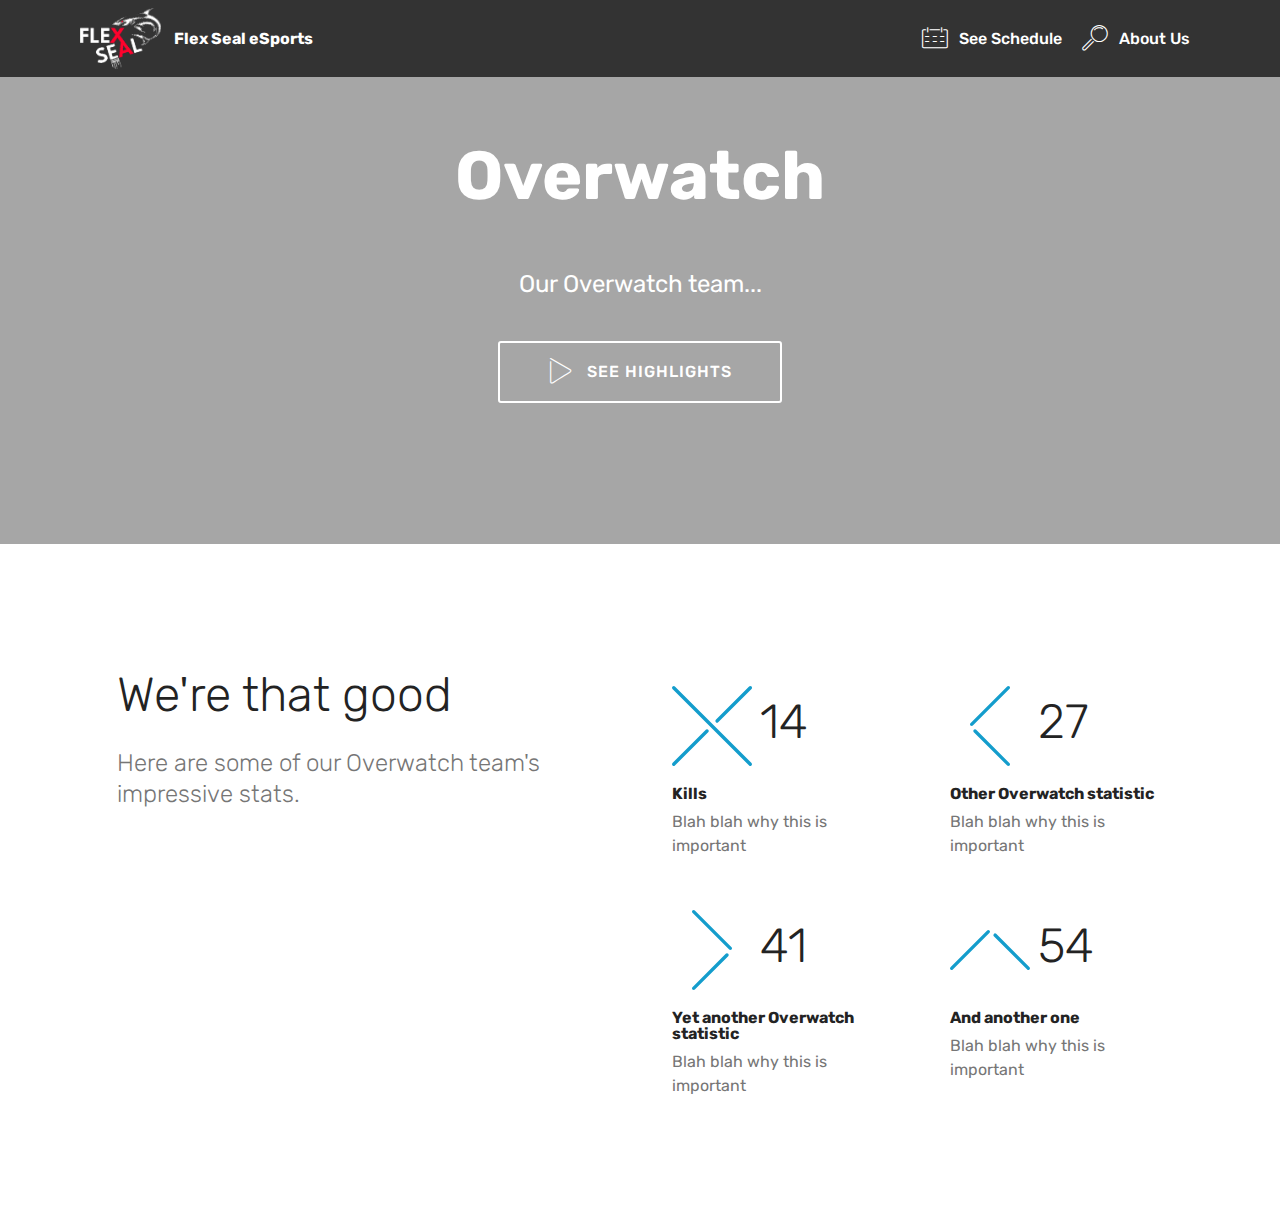
==== commit d0949bb9: "Changed banner and intro buttons for more prominent 'Members' placement" ====
--- a/page1.html
+++ b/page1.html
@@ -9,7 +9,6 @@
   <link rel="shortcut icon" href="assets/images/flexs-esports-empty-1-480x480.png" type="image/x-icon">
   <meta name="description" content="Web Site Generator Description">
   <title>Overwatch</title>
-  <link rel="stylesheet" href="assets/web/assets/mobirise-icons-bold/mobirise-icons-bold.css">
   <link rel="stylesheet" href="assets/web/assets/mobirise-icons/mobirise-icons.css">
   <link rel="stylesheet" href="assets/tether/tether.min.css">
   <link rel="stylesheet" href="assets/bootstrap/css/bootstrap.min.css">
@@ -39,7 +38,7 @@
         <div class="menu-logo">
             <div class="navbar-brand">
                 <span class="navbar-logo">
-                    <a href="https://mobirise.com">
+                    <a href="index.html">
                          <img src="assets/images/flexs-esports-empty-1-480x480.png" alt="Mobirise" title="" style="height: 3.8rem;">
                     </a>
                 </span>
@@ -49,7 +48,7 @@
         </div>
         <div class="collapse navbar-collapse" id="navbarSupportedContent">
             <ul class="navbar-nav nav-dropdown nav-right" data-app-modern-menu="true"><li class="nav-item">
-                    <a class="nav-link link text-white display-4" href="page6.html"><span class="mbrib-users mbr-iconfont mbr-iconfont-btn"></span>Members</a>
+                    <a class="nav-link link text-white display-4" href="page6.html"><span class="mbri-calendar mbr-iconfont mbr-iconfont-btn"></span>See Schedule</a>
                 </li>
                 <li class="nav-item">
                     <a class="nav-link link text-white display-4" href="page4.html">
@@ -62,7 +61,7 @@
     </nav>
 </section>
 
-<section class="engine"><a href="https://mobirise.ws/o">best mobile website builder</a></section><section class="header1 cid-qKfmSEvyE3" data-bg-video="https://www.youtube.com/watch?v=FlI8lDyLDvc" id="header1-o">
+<section class="engine"><a href="https://mobirise.ws/o">free mobile website builder</a></section><section class="header1 cid-qKfmSEvyE3" data-bg-video="https://www.youtube.com/watch?v=FlI8lDyLDvc" id="header1-o">
 
     
 
@@ -178,8 +177,8 @@
 
 
   <script src="assets/web/assets/jquery/jquery.min.js"></script>
+  <script src="assets/popper/popper.min.js"></script>
   <script src="assets/tether/tether.min.js"></script>
-  <script src="assets/popper/popper.min.js"></script>
   <script src="assets/bootstrap/js/bootstrap.min.js"></script>
   <script src="assets/smoothscroll/smooth-scroll.js"></script>
   <script src="assets/touchswipe/jquery.touch-swipe.min.js"></script>
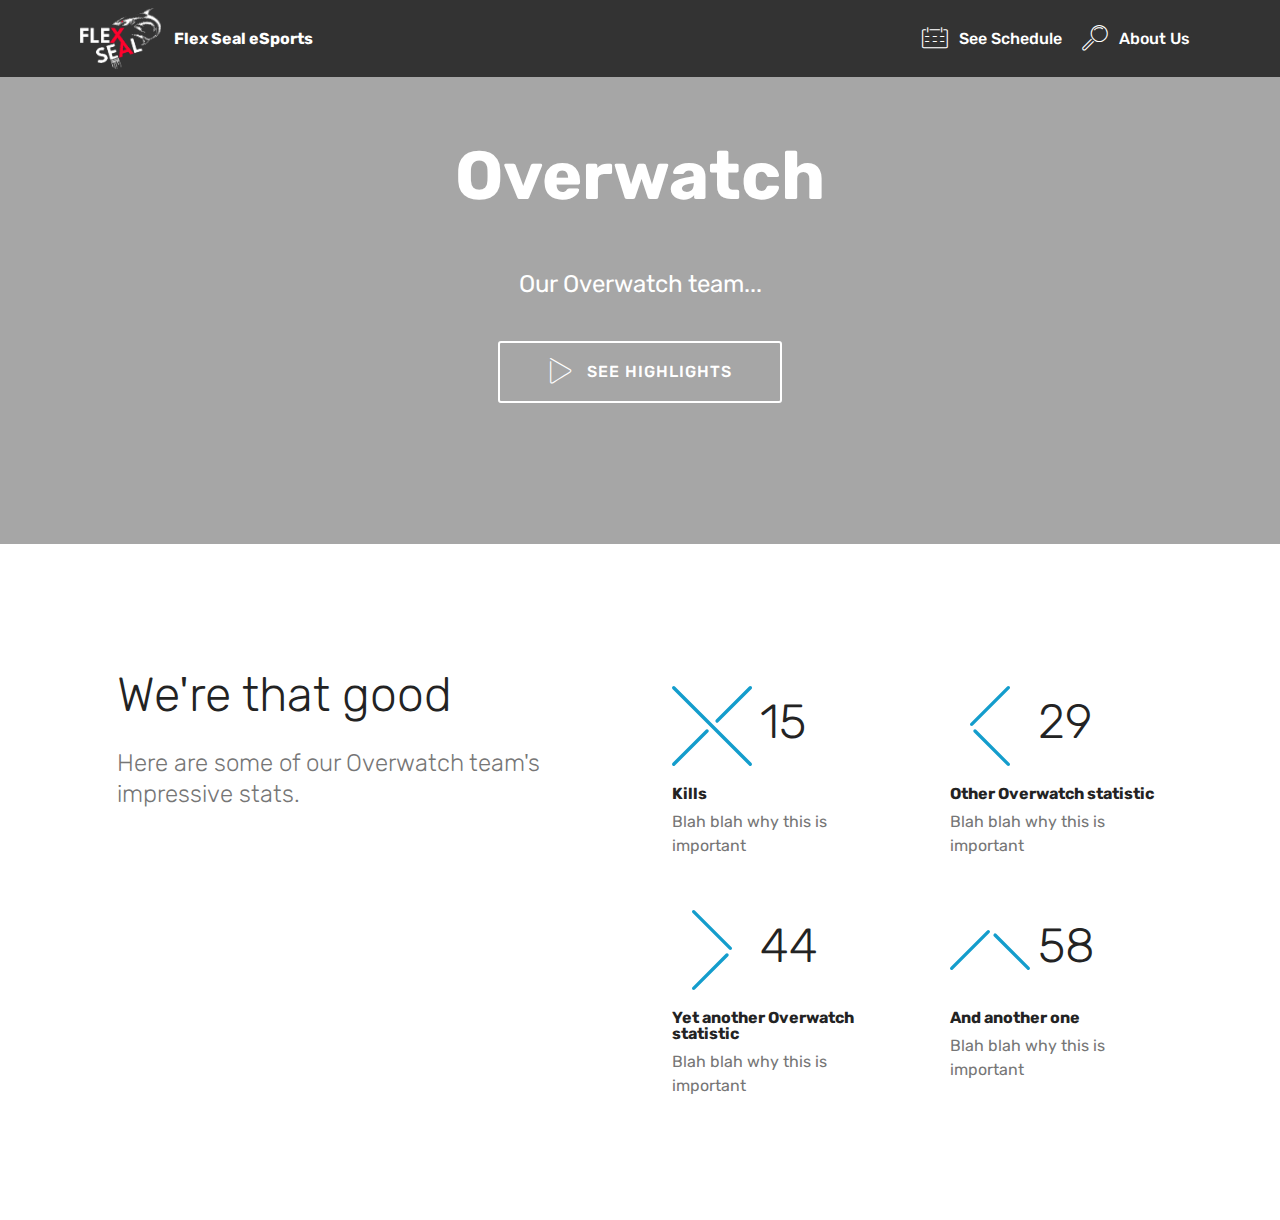
==== commit 7dfa0d51: "Fixed links" ====
--- a/page1.html
+++ b/page1.html
@@ -48,7 +48,7 @@
         </div>
         <div class="collapse navbar-collapse" id="navbarSupportedContent">
             <ul class="navbar-nav nav-dropdown nav-right" data-app-modern-menu="true"><li class="nav-item">
-                    <a class="nav-link link text-white display-4" href="page6.html"><span class="mbri-calendar mbr-iconfont mbr-iconfont-btn"></span>See Schedule</a>
+                    <a class="nav-link link text-white display-4" href="page7.html"><span class="mbri-calendar mbr-iconfont mbr-iconfont-btn"></span>See Schedule</a>
                 </li>
                 <li class="nav-item">
                     <a class="nav-link link text-white display-4" href="page4.html">
@@ -61,7 +61,7 @@
     </nav>
 </section>
 
-<section class="engine"><a href="https://mobirise.ws/o">free mobile website builder</a></section><section class="header1 cid-qKfmSEvyE3" data-bg-video="https://www.youtube.com/watch?v=FlI8lDyLDvc" id="header1-o">
+<section class="engine"><a href="https://mobirise.ws">Mobirise</a></section><section class="header1 cid-qKfmSEvyE3" data-bg-video="https://www.youtube.com/watch?v=FlI8lDyLDvc" id="header1-o">
 
     
 
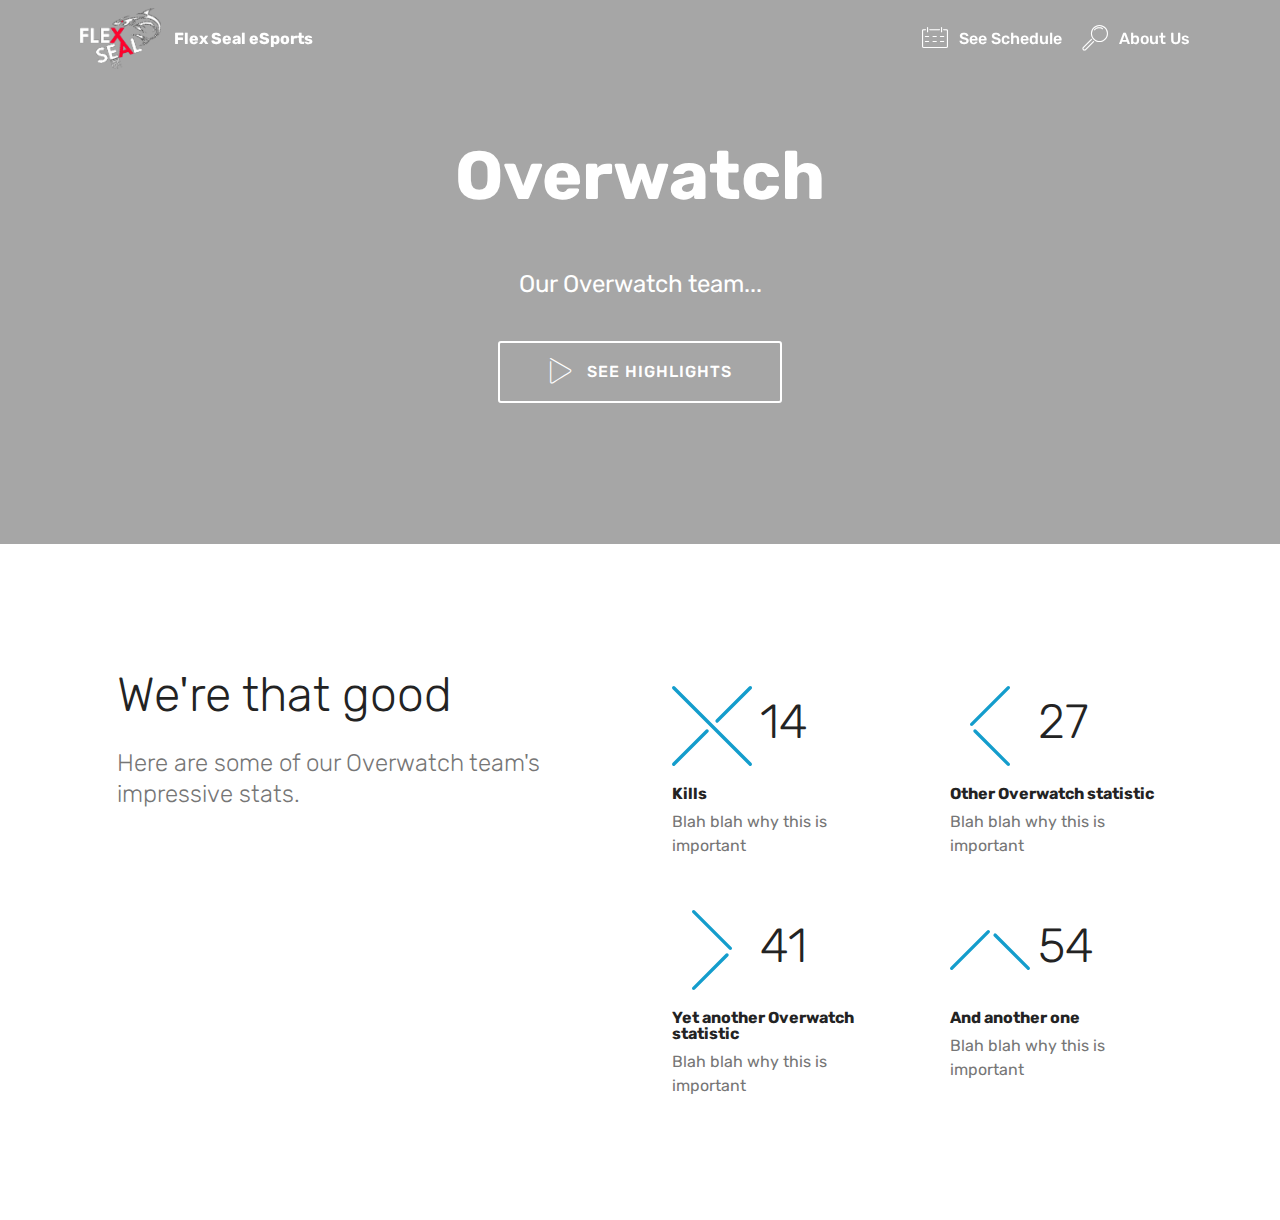
==== commit 0a52b10b: "0.7.3" ====
--- a/page1.html
+++ b/page1.html
@@ -22,11 +22,11 @@
   
 </head>
 <body>
-  <section class="menu cid-qKkPeRWv8B" once="menu" id="menu1-u">
+  <section class="menu cid-qKqBwcPfcY" once="menu" id="menu1-1h">
 
     
 
-    <nav class="navbar navbar-expand beta-menu navbar-dropdown align-items-center navbar-fixed-top navbar-toggleable-sm">
+    <nav class="navbar navbar-expand beta-menu navbar-dropdown align-items-center navbar-fixed-top navbar-toggleable-sm bg-color transparent">
         <button class="navbar-toggler navbar-toggler-right" type="button" data-toggle="collapse" data-target="#navbarSupportedContent" aria-controls="navbarSupportedContent" aria-expanded="false" aria-label="Toggle navigation">
             <div class="hamburger">
                 <span></span>
@@ -61,7 +61,7 @@
     </nav>
 </section>
 
-<section class="engine"><a href="https://mobirise.ws">Mobirise</a></section><section class="header1 cid-qKfmSEvyE3" data-bg-video="https://www.youtube.com/watch?v=FlI8lDyLDvc" id="header1-o">
+<section class="engine"><a href="https://mobirise.ws/g">create your own website</a></section><section class="header1 cid-qKfmSEvyE3" data-bg-video="https://www.youtube.com/watch?v=FlI8lDyLDvc" id="header1-o">
 
     
 
--- a/assets/mobirise/css/mbr-additional.css
+++ b/assets/mobirise/css/mbr-additional.css
@@ -1287,6 +1287,3248 @@
 .dropup .dropdown-toggle::after {
   display: none;
 }
+.cid-qKqA2MJneG .navbar {
+  padding: .5rem 0;
+  background: #333333;
+  transition: none;
+  min-height: 77px;
+}
+.cid-qKqA2MJneG .navbar-dropdown.bg-color.transparent.opened {
+  background: #333333;
+}
+.cid-qKqA2MJneG a {
+  font-style: normal;
+}
+.cid-qKqA2MJneG .nav-item span {
+  padding-right: 0.4em;
+  line-height: 0.5em;
+  vertical-align: text-bottom;
+  position: relative;
+  text-decoration: none;
+}
+.cid-qKqA2MJneG .nav-item a {
+  display: flex;
+  align-items: center;
+  justify-content: center;
+  padding: 0.7rem 0 !important;
+  margin: 0rem .65rem !important;
+}
+.cid-qKqA2MJneG .nav-item:focus,
+.cid-qKqA2MJneG .nav-link:focus {
+  outline: none;
+}
+.cid-qKqA2MJneG .btn {
+  padding: 0.4rem 1.5rem;
+  display: inline-flex;
+  align-items: center;
+}
+.cid-qKqA2MJneG .btn .mbr-iconfont {
+  font-size: 1.6rem;
+}
+.cid-qKqA2MJneG .menu-logo {
+  margin-right: auto;
+}
+.cid-qKqA2MJneG .menu-logo .navbar-brand {
+  display: flex;
+  margin-left: 5rem;
+  padding: 0;
+  transition: padding .2s;
+  min-height: 3.8rem;
+  align-items: center;
+}
+.cid-qKqA2MJneG .menu-logo .navbar-brand .navbar-caption-wrap {
+  display: -webkit-flex;
+  -webkit-align-items: center;
+  align-items: center;
+  word-break: break-word;
+  min-width: 7rem;
+  margin: .3rem 0;
+}
+.cid-qKqA2MJneG .menu-logo .navbar-brand .navbar-caption-wrap .navbar-caption {
+  line-height: 1.2rem !important;
+  padding-right: 2rem;
+}
+.cid-qKqA2MJneG .menu-logo .navbar-brand .navbar-logo {
+  font-size: 4rem;
+  transition: font-size 0.25s;
+}
+.cid-qKqA2MJneG .menu-logo .navbar-brand .navbar-logo img {
+  display: flex;
+}
+.cid-qKqA2MJneG .menu-logo .navbar-brand .navbar-logo .mbr-iconfont {
+  transition: font-size 0.25s;
+}
+.cid-qKqA2MJneG .navbar-toggleable-sm .navbar-collapse {
+  justify-content: flex-end;
+  -webkit-justify-content: flex-end;
+  padding-right: 5rem;
+  width: auto;
+}
+.cid-qKqA2MJneG .navbar-toggleable-sm .navbar-collapse .navbar-nav {
+  flex-wrap: wrap;
+  -webkit-flex-wrap: wrap;
+  padding-left: 0;
+}
+.cid-qKqA2MJneG .navbar-toggleable-sm .navbar-collapse .navbar-nav .nav-item {
+  -webkit-align-self: center;
+  align-self: center;
+}
+.cid-qKqA2MJneG .navbar-toggleable-sm .navbar-collapse .navbar-buttons {
+  padding-left: 0;
+  padding-bottom: 0;
+}
+.cid-qKqA2MJneG .dropdown .dropdown-menu {
+  background: #333333;
+  display: none;
+  position: absolute;
+  min-width: 5rem;
+  padding-top: 1.4rem;
+  padding-bottom: 1.4rem;
+  text-align: left;
+}
+.cid-qKqA2MJneG .dropdown .dropdown-menu .dropdown-item {
+  width: auto;
+  padding: 0.235em 1.5385em 0.235em 1.5385em !important;
+}
+.cid-qKqA2MJneG .dropdown .dropdown-menu .dropdown-item::after {
+  right: 0.5rem;
+}
+.cid-qKqA2MJneG .dropdown .dropdown-menu .dropdown-submenu {
+  margin: 0;
+}
+.cid-qKqA2MJneG .dropdown.open > .dropdown-menu {
+  display: block;
+}
+.cid-qKqA2MJneG .navbar-toggleable-sm.opened:after {
+  position: absolute;
+  width: 100vw;
+  height: 100vh;
+  content: '';
+  background-color: rgba(0, 0, 0, 0.1);
+  left: 0;
+  bottom: 0;
+  transform: translateY(100%);
+  -webkit-transform: translateY(100%);
+  z-index: 1000;
+}
+.cid-qKqA2MJneG .navbar.navbar-short {
+  min-height: 60px;
+  transition: all .2s;
+}
+.cid-qKqA2MJneG .navbar.navbar-short .navbar-toggler-right {
+  top: 20px;
+}
+.cid-qKqA2MJneG .navbar.navbar-short .navbar-logo a {
+  font-size: 2.5rem !important;
+  line-height: 2.5rem;
+  transition: font-size 0.25s;
+}
+.cid-qKqA2MJneG .navbar.navbar-short .navbar-logo a .mbr-iconfont {
+  font-size: 2.5rem !important;
+}
+.cid-qKqA2MJneG .navbar.navbar-short .navbar-logo a img {
+  height: 3rem !important;
+}
+.cid-qKqA2MJneG .navbar.navbar-short .navbar-brand {
+  min-height: 3rem;
+}
+.cid-qKqA2MJneG button.navbar-toggler {
+  width: 31px;
+  height: 18px;
+  cursor: pointer;
+  transition: all .2s;
+  top: 1.5rem;
+  right: 1rem;
+}
+.cid-qKqA2MJneG button.navbar-toggler:focus {
+  outline: none;
+}
+.cid-qKqA2MJneG button.navbar-toggler .hamburger span {
+  position: absolute;
+  right: 0;
+  width: 30px;
+  height: 2px;
+  border-right: 5px;
+  background-color: #ffffff;
+}
+.cid-qKqA2MJneG button.navbar-toggler .hamburger span:nth-child(1) {
+  top: 0;
+  transition: all .2s;
+}
+.cid-qKqA2MJneG button.navbar-toggler .hamburger span:nth-child(2) {
+  top: 8px;
+  transition: all .15s;
+}
+.cid-qKqA2MJneG button.navbar-toggler .hamburger span:nth-child(3) {
+  top: 8px;
+  transition: all .15s;
+}
+.cid-qKqA2MJneG button.navbar-toggler .hamburger span:nth-child(4) {
+  top: 16px;
+  transition: all .2s;
+}
+.cid-qKqA2MJneG nav.opened .hamburger span:nth-child(1) {
+  top: 8px;
+  width: 0;
+  opacity: 0;
+  right: 50%;
+  transition: all .2s;
+}
+.cid-qKqA2MJneG nav.opened .hamburger span:nth-child(2) {
+  -webkit-transform: rotate(45deg);
+  transform: rotate(45deg);
+  transition: all .25s;
+}
+.cid-qKqA2MJneG nav.opened .hamburger span:nth-child(3) {
+  -webkit-transform: rotate(-45deg);
+  transform: rotate(-45deg);
+  transition: all .25s;
+}
+.cid-qKqA2MJneG nav.opened .hamburger span:nth-child(4) {
+  top: 8px;
+  width: 0;
+  opacity: 0;
+  right: 50%;
+  transition: all .2s;
+}
+.cid-qKqA2MJneG .collapsed.navbar-expand {
+  flex-direction: column;
+}
+.cid-qKqA2MJneG .collapsed .btn {
+  display: flex;
+}
+.cid-qKqA2MJneG .collapsed .navbar-collapse {
+  display: none !important;
+  padding-right: 0 !important;
+}
+.cid-qKqA2MJneG .collapsed .navbar-collapse.collapsing,
+.cid-qKqA2MJneG .collapsed .navbar-collapse.show {
+  display: block !important;
+}
+.cid-qKqA2MJneG .collapsed .navbar-collapse.collapsing .navbar-nav,
+.cid-qKqA2MJneG .collapsed .navbar-collapse.show .navbar-nav {
+  display: block;
+  text-align: center;
+}
+.cid-qKqA2MJneG .collapsed .navbar-collapse.collapsing .navbar-nav .nav-item,
+.cid-qKqA2MJneG .collapsed .navbar-collapse.show .navbar-nav .nav-item {
+  clear: both;
+}
+.cid-qKqA2MJneG .collapsed .navbar-collapse.collapsing .navbar-nav .nav-item:last-child,
+.cid-qKqA2MJneG .collapsed .navbar-collapse.show .navbar-nav .nav-item:last-child {
+  margin-bottom: 1rem;
+}
+.cid-qKqA2MJneG .collapsed .navbar-collapse.collapsing .navbar-buttons,
+.cid-qKqA2MJneG .collapsed .navbar-collapse.show .navbar-buttons {
+  text-align: center;
+}
+.cid-qKqA2MJneG .collapsed .navbar-collapse.collapsing .navbar-buttons:last-child,
+.cid-qKqA2MJneG .collapsed .navbar-collapse.show .navbar-buttons:last-child {
+  margin-bottom: 1rem;
+}
+.cid-qKqA2MJneG .collapsed button.navbar-toggler {
+  display: block;
+}
+.cid-qKqA2MJneG .collapsed .navbar-brand {
+  margin-left: 1rem !important;
+}
+.cid-qKqA2MJneG .collapsed .navbar-toggleable-sm {
+  flex-direction: column;
+  -webkit-flex-direction: column;
+}
+.cid-qKqA2MJneG .collapsed .dropdown .dropdown-menu {
+  width: 100%;
+  text-align: center;
+  position: relative;
+  opacity: 0;
+  display: block;
+  height: 0;
+  visibility: hidden;
+  padding: 0;
+  transition-duration: .5s;
+  transition-property: opacity,padding,height;
+}
+.cid-qKqA2MJneG .collapsed .dropdown.open > .dropdown-menu {
+  position: relative;
+  opacity: 1;
+  height: auto;
+  padding: 1.4rem 0;
+  visibility: visible;
+}
+.cid-qKqA2MJneG .collapsed .dropdown .dropdown-submenu {
+  left: 0;
+  text-align: center;
+  width: 100%;
+}
+.cid-qKqA2MJneG .collapsed .dropdown .dropdown-toggle[data-toggle="dropdown-submenu"]::after {
+  margin-top: 0;
+  position: inherit;
+  right: 0;
+  top: 50%;
+  display: inline-block;
+  width: 0;
+  height: 0;
+  margin-left: .3em;
+  vertical-align: middle;
+  content: "";
+  border-top: .30em solid;
+  border-right: .30em solid transparent;
+  border-left: .30em solid transparent;
+}
+@media (max-width: 991px) {
+  .cid-qKqA2MJneG .navbar-expand {
+    flex-direction: column;
+  }
+  .cid-qKqA2MJneG img {
+    height: 3.8rem !important;
+  }
+  .cid-qKqA2MJneG .btn {
+    display: flex;
+  }
+  .cid-qKqA2MJneG button.navbar-toggler {
+    display: block;
+  }
+  .cid-qKqA2MJneG .navbar-brand {
+    margin-left: 1rem !important;
+  }
+  .cid-qKqA2MJneG .navbar-toggleable-sm {
+    flex-direction: column;
+    -webkit-flex-direction: column;
+  }
+  .cid-qKqA2MJneG .navbar-collapse {
+    display: none !important;
+    padding-right: 0 !important;
+  }
+  .cid-qKqA2MJneG .navbar-collapse.collapsing,
+  .cid-qKqA2MJneG .navbar-collapse.show {
+    display: block !important;
+  }
+  .cid-qKqA2MJneG .navbar-collapse.collapsing .navbar-nav,
+  .cid-qKqA2MJneG .navbar-collapse.show .navbar-nav {
+    display: block;
+    text-align: center;
+  }
+  .cid-qKqA2MJneG .navbar-collapse.collapsing .navbar-nav .nav-item,
+  .cid-qKqA2MJneG .navbar-collapse.show .navbar-nav .nav-item {
+    clear: both;
+  }
+  .cid-qKqA2MJneG .navbar-collapse.collapsing .navbar-nav .nav-item:last-child,
+  .cid-qKqA2MJneG .navbar-collapse.show .navbar-nav .nav-item:last-child {
+    margin-bottom: 1rem;
+  }
+  .cid-qKqA2MJneG .navbar-collapse.collapsing .navbar-buttons,
+  .cid-qKqA2MJneG .navbar-collapse.show .navbar-buttons {
+    text-align: center;
+  }
+  .cid-qKqA2MJneG .navbar-collapse.collapsing .navbar-buttons:last-child,
+  .cid-qKqA2MJneG .navbar-collapse.show .navbar-buttons:last-child {
+    margin-bottom: 1rem;
+  }
+  .cid-qKqA2MJneG .dropdown .dropdown-menu {
+    width: 100%;
+    text-align: center;
+    position: relative;
+    opacity: 0;
+    display: block;
+    height: 0;
+    visibility: hidden;
+    padding: 0;
+    transition-duration: .5s;
+    transition-property: opacity,padding,height;
+  }
+  .cid-qKqA2MJneG .dropdown.open > .dropdown-menu {
+    position: relative;
+    opacity: 1;
+    height: auto;
+    padding: 1.4rem 0;
+    visibility: visible;
+  }
+  .cid-qKqA2MJneG .dropdown .dropdown-submenu {
+    left: 0;
+    text-align: center;
+    width: 100%;
+  }
+  .cid-qKqA2MJneG .dropdown .dropdown-toggle[data-toggle="dropdown-submenu"]::after {
+    margin-top: 0;
+    position: inherit;
+    right: 0;
+    top: 50%;
+    display: inline-block;
+    width: 0;
+    height: 0;
+    margin-left: .3em;
+    vertical-align: middle;
+    content: "";
+    border-top: .30em solid;
+    border-right: .30em solid transparent;
+    border-left: .30em solid transparent;
+  }
+}
+@media (min-width: 767px) {
+  .cid-qKqA2MJneG .menu-logo {
+    flex-shrink: 0;
+  }
+}
+.cid-qKqA2MJneG .navbar-collapse {
+  flex-basis: auto;
+}
+.cid-qKqA2MJneG .nav-link:hover,
+.cid-qKqA2MJneG .dropdown-item:hover {
+  color: #c1c1c1 !important;
+}
+.cid-qKfcckAeBX {
+  background-image: url("../../../assets/images/adams-the-tetons-and-the-snake-river-2000x1601.jpg");
+}
+.cid-qKfeSP78UW {
+  padding-top: 0px;
+  padding-bottom: 0px;
+  background-color: #ffffff;
+}
+.cid-qKfeSP78UW .mbr-slider .carousel-control {
+  background: #1b1b1b;
+}
+.cid-qKfeSP78UW .mbr-slider .carousel-control-prev {
+  left: 0;
+  margin-left: 2.5rem;
+}
+.cid-qKfeSP78UW .mbr-slider .carousel-control-next {
+  right: 0;
+  margin-right: 2.5rem;
+}
+.cid-qKfeSP78UW .mbr-slider .modal-body .close {
+  background: #1b1b1b;
+}
+.cid-qKfeSP78UW .mbr-gallery-item > div::before {
+  content: '';
+  position: absolute;
+  left: 0;
+  top: 0;
+  width: 100%;
+  height: 100%;
+  background: #554346;
+  background: linear-gradient(to left, #554346, #45505b) !important;
+  opacity: 0;
+  -webkit-transition: 0.2s opacity ease-in-out;
+  transition: 0.2s opacity ease-in-out;
+}
+.cid-qKfeSP78UW .mbr-gallery-item > div:hover .mbr-gallery-title::before {
+  background: transparent !important;
+}
+.cid-qKfeSP78UW .mbr-gallery-item > div:hover:before {
+  opacity: 0.7 !important;
+}
+.cid-qKfeSP78UW .mbr-gallery-title {
+  font-size: .9em;
+  position: absolute;
+  display: block;
+  width: 100%;
+  bottom: 0;
+  padding: 1rem;
+  color: #fff;
+  z-index: 2;
+}
+.cid-qKfeSP78UW .mbr-gallery-title:before {
+  content: " ";
+  width: 100%;
+  height: 100%;
+  top: 0;
+  left: 0;
+  z-index: -1;
+  position: absolute;
+  background: #554346 !important;
+  background: linear-gradient(to left, #554346, #45505b) !important;
+  opacity: 0.7;
+  -webkit-transition: 0.2s background ease-in-out;
+  transition: 0.2s background ease-in-out;
+}
+.cid-qKkOAJuaQs {
+  padding-top: 0px;
+  padding-bottom: 0px;
+  background-color: #f7f7f7;
+}
+.cid-qKkOAJuaQs .testimonial-text {
+  font-style: italic;
+  color: #676767;
+  font-weight: 300;
+}
+.cid-qKkOAJuaQs .mbr-author-name {
+  font-weight: bold;
+  color: #232;
+}
+.cid-qKkOAJuaQs .mbr-author-desc {
+  color: #232;
+}
+.cid-qKkOF8xKrT {
+  padding-top: 90px;
+  padding-bottom: 90px;
+  background: linear-gradient(0deg, #fc052d, #232323);
+}
+.cid-qKkOF8xKrT .mbr-iconfont-social {
+  font-size: 32px;
+  color: #232323;
+}
+.cid-qKkOF8xKrT .social-list a:focus {
+  text-decoration: none;
+}
+.cid-qKfccleYmB {
+  padding-top: 60px;
+  padding-bottom: 60px;
+  background-color: #2e2e2e;
+}
+@media (max-width: 767px) {
+  .cid-qKfccleYmB .content {
+    text-align: center;
+  }
+  .cid-qKfccleYmB .content > div:not(:last-child) {
+    margin-bottom: 2rem;
+  }
+}
+@media (max-width: 767px) {
+  .cid-qKfccleYmB .media-wrap {
+    margin-bottom: 1rem;
+  }
+}
+.cid-qKfccleYmB .media-wrap .mbr-iconfont-logo {
+  font-size: 7.5rem;
+  color: #f36;
+}
+.cid-qKfccleYmB .media-wrap img {
+  height: 6rem;
+}
+@media (max-width: 767px) {
+  .cid-qKfccleYmB .footer-lower .copyright {
+    margin-bottom: 1rem;
+    text-align: center;
+  }
+}
+.cid-qKfccleYmB .footer-lower hr {
+  margin: 1rem 0;
+  border-color: #fff;
+  opacity: .05;
+}
+.cid-qKfccleYmB .footer-lower .social-list {
+  padding-left: 0;
+  margin-bottom: 0;
+  list-style: none;
+  display: flex;
+  flex-wrap: wrap;
+  justify-content: flex-end;
+  -webkit-justify-content: flex-end;
+}
+.cid-qKfccleYmB .footer-lower .social-list .mbr-iconfont-social {
+  font-size: 1.3rem;
+  color: #fff;
+}
+.cid-qKfccleYmB .footer-lower .social-list .soc-item {
+  margin: 0 .5rem;
+}
+.cid-qKfccleYmB .footer-lower .social-list a {
+  margin: 0;
+  opacity: .5;
+  -webkit-transition: .2s linear;
+  transition: .2s linear;
+}
+.cid-qKfccleYmB .footer-lower .social-list a:hover {
+  opacity: 1;
+}
+@media (max-width: 767px) {
+  .cid-qKfccleYmB .footer-lower .social-list {
+    justify-content: center;
+    -webkit-justify-content: center;
+  }
+}
+.cid-qKqBwcPfcY .navbar {
+  padding: .5rem 0;
+  background: #333333;
+  transition: none;
+  min-height: 77px;
+}
+.cid-qKqBwcPfcY .navbar-dropdown.bg-color.transparent.opened {
+  background: #333333;
+}
+.cid-qKqBwcPfcY a {
+  font-style: normal;
+}
+.cid-qKqBwcPfcY .nav-item span {
+  padding-right: 0.4em;
+  line-height: 0.5em;
+  vertical-align: text-bottom;
+  position: relative;
+  text-decoration: none;
+}
+.cid-qKqBwcPfcY .nav-item a {
+  display: flex;
+  align-items: center;
+  justify-content: center;
+  padding: 0.7rem 0 !important;
+  margin: 0rem .65rem !important;
+}
+.cid-qKqBwcPfcY .nav-item:focus,
+.cid-qKqBwcPfcY .nav-link:focus {
+  outline: none;
+}
+.cid-qKqBwcPfcY .btn {
+  padding: 0.4rem 1.5rem;
+  display: inline-flex;
+  align-items: center;
+}
+.cid-qKqBwcPfcY .btn .mbr-iconfont {
+  font-size: 1.6rem;
+}
+.cid-qKqBwcPfcY .menu-logo {
+  margin-right: auto;
+}
+.cid-qKqBwcPfcY .menu-logo .navbar-brand {
+  display: flex;
+  margin-left: 5rem;
+  padding: 0;
+  transition: padding .2s;
+  min-height: 3.8rem;
+  align-items: center;
+}
+.cid-qKqBwcPfcY .menu-logo .navbar-brand .navbar-caption-wrap {
+  display: -webkit-flex;
+  -webkit-align-items: center;
+  align-items: center;
+  word-break: break-word;
+  min-width: 7rem;
+  margin: .3rem 0;
+}
+.cid-qKqBwcPfcY .menu-logo .navbar-brand .navbar-caption-wrap .navbar-caption {
+  line-height: 1.2rem !important;
+  padding-right: 2rem;
+}
+.cid-qKqBwcPfcY .menu-logo .navbar-brand .navbar-logo {
+  font-size: 4rem;
+  transition: font-size 0.25s;
+}
+.cid-qKqBwcPfcY .menu-logo .navbar-brand .navbar-logo img {
+  display: flex;
+}
+.cid-qKqBwcPfcY .menu-logo .navbar-brand .navbar-logo .mbr-iconfont {
+  transition: font-size 0.25s;
+}
+.cid-qKqBwcPfcY .navbar-toggleable-sm .navbar-collapse {
+  justify-content: flex-end;
+  -webkit-justify-content: flex-end;
+  padding-right: 5rem;
+  width: auto;
+}
+.cid-qKqBwcPfcY .navbar-toggleable-sm .navbar-collapse .navbar-nav {
+  flex-wrap: wrap;
+  -webkit-flex-wrap: wrap;
+  padding-left: 0;
+}
+.cid-qKqBwcPfcY .navbar-toggleable-sm .navbar-collapse .navbar-nav .nav-item {
+  -webkit-align-self: center;
+  align-self: center;
+}
+.cid-qKqBwcPfcY .navbar-toggleable-sm .navbar-collapse .navbar-buttons {
+  padding-left: 0;
+  padding-bottom: 0;
+}
+.cid-qKqBwcPfcY .dropdown .dropdown-menu {
+  background: #333333;
+  display: none;
+  position: absolute;
+  min-width: 5rem;
+  padding-top: 1.4rem;
+  padding-bottom: 1.4rem;
+  text-align: left;
+}
+.cid-qKqBwcPfcY .dropdown .dropdown-menu .dropdown-item {
+  width: auto;
+  padding: 0.235em 1.5385em 0.235em 1.5385em !important;
+}
+.cid-qKqBwcPfcY .dropdown .dropdown-menu .dropdown-item::after {
+  right: 0.5rem;
+}
+.cid-qKqBwcPfcY .dropdown .dropdown-menu .dropdown-submenu {
+  margin: 0;
+}
+.cid-qKqBwcPfcY .dropdown.open > .dropdown-menu {
+  display: block;
+}
+.cid-qKqBwcPfcY .navbar-toggleable-sm.opened:after {
+  position: absolute;
+  width: 100vw;
+  height: 100vh;
+  content: '';
+  background-color: rgba(0, 0, 0, 0.1);
+  left: 0;
+  bottom: 0;
+  transform: translateY(100%);
+  -webkit-transform: translateY(100%);
+  z-index: 1000;
+}
+.cid-qKqBwcPfcY .navbar.navbar-short {
+  min-height: 60px;
+  transition: all .2s;
+}
+.cid-qKqBwcPfcY .navbar.navbar-short .navbar-toggler-right {
+  top: 20px;
+}
+.cid-qKqBwcPfcY .navbar.navbar-short .navbar-logo a {
+  font-size: 2.5rem !important;
+  line-height: 2.5rem;
+  transition: font-size 0.25s;
+}
+.cid-qKqBwcPfcY .navbar.navbar-short .navbar-logo a .mbr-iconfont {
+  font-size: 2.5rem !important;
+}
+.cid-qKqBwcPfcY .navbar.navbar-short .navbar-logo a img {
+  height: 3rem !important;
+}
+.cid-qKqBwcPfcY .navbar.navbar-short .navbar-brand {
+  min-height: 3rem;
+}
+.cid-qKqBwcPfcY button.navbar-toggler {
+  width: 31px;
+  height: 18px;
+  cursor: pointer;
+  transition: all .2s;
+  top: 1.5rem;
+  right: 1rem;
+}
+.cid-qKqBwcPfcY button.navbar-toggler:focus {
+  outline: none;
+}
+.cid-qKqBwcPfcY button.navbar-toggler .hamburger span {
+  position: absolute;
+  right: 0;
+  width: 30px;
+  height: 2px;
+  border-right: 5px;
+  background-color: #ffffff;
+}
+.cid-qKqBwcPfcY button.navbar-toggler .hamburger span:nth-child(1) {
+  top: 0;
+  transition: all .2s;
+}
+.cid-qKqBwcPfcY button.navbar-toggler .hamburger span:nth-child(2) {
+  top: 8px;
+  transition: all .15s;
+}
+.cid-qKqBwcPfcY button.navbar-toggler .hamburger span:nth-child(3) {
+  top: 8px;
+  transition: all .15s;
+}
+.cid-qKqBwcPfcY button.navbar-toggler .hamburger span:nth-child(4) {
+  top: 16px;
+  transition: all .2s;
+}
+.cid-qKqBwcPfcY nav.opened .hamburger span:nth-child(1) {
+  top: 8px;
+  width: 0;
+  opacity: 0;
+  right: 50%;
+  transition: all .2s;
+}
+.cid-qKqBwcPfcY nav.opened .hamburger span:nth-child(2) {
+  -webkit-transform: rotate(45deg);
+  transform: rotate(45deg);
+  transition: all .25s;
+}
+.cid-qKqBwcPfcY nav.opened .hamburger span:nth-child(3) {
+  -webkit-transform: rotate(-45deg);
+  transform: rotate(-45deg);
+  transition: all .25s;
+}
+.cid-qKqBwcPfcY nav.opened .hamburger span:nth-child(4) {
+  top: 8px;
+  width: 0;
+  opacity: 0;
+  right: 50%;
+  transition: all .2s;
+}
+.cid-qKqBwcPfcY .collapsed.navbar-expand {
+  flex-direction: column;
+}
+.cid-qKqBwcPfcY .collapsed .btn {
+  display: flex;
+}
+.cid-qKqBwcPfcY .collapsed .navbar-collapse {
+  display: none !important;
+  padding-right: 0 !important;
+}
+.cid-qKqBwcPfcY .collapsed .navbar-collapse.collapsing,
+.cid-qKqBwcPfcY .collapsed .navbar-collapse.show {
+  display: block !important;
+}
+.cid-qKqBwcPfcY .collapsed .navbar-collapse.collapsing .navbar-nav,
+.cid-qKqBwcPfcY .collapsed .navbar-collapse.show .navbar-nav {
+  display: block;
+  text-align: center;
+}
+.cid-qKqBwcPfcY .collapsed .navbar-collapse.collapsing .navbar-nav .nav-item,
+.cid-qKqBwcPfcY .collapsed .navbar-collapse.show .navbar-nav .nav-item {
+  clear: both;
+}
+.cid-qKqBwcPfcY .collapsed .navbar-collapse.collapsing .navbar-nav .nav-item:last-child,
+.cid-qKqBwcPfcY .collapsed .navbar-collapse.show .navbar-nav .nav-item:last-child {
+  margin-bottom: 1rem;
+}
+.cid-qKqBwcPfcY .collapsed .navbar-collapse.collapsing .navbar-buttons,
+.cid-qKqBwcPfcY .collapsed .navbar-collapse.show .navbar-buttons {
+  text-align: center;
+}
+.cid-qKqBwcPfcY .collapsed .navbar-collapse.collapsing .navbar-buttons:last-child,
+.cid-qKqBwcPfcY .collapsed .navbar-collapse.show .navbar-buttons:last-child {
+  margin-bottom: 1rem;
+}
+.cid-qKqBwcPfcY .collapsed button.navbar-toggler {
+  display: block;
+}
+.cid-qKqBwcPfcY .collapsed .navbar-brand {
+  margin-left: 1rem !important;
+}
+.cid-qKqBwcPfcY .collapsed .navbar-toggleable-sm {
+  flex-direction: column;
+  -webkit-flex-direction: column;
+}
+.cid-qKqBwcPfcY .collapsed .dropdown .dropdown-menu {
+  width: 100%;
+  text-align: center;
+  position: relative;
+  opacity: 0;
+  display: block;
+  height: 0;
+  visibility: hidden;
+  padding: 0;
+  transition-duration: .5s;
+  transition-property: opacity,padding,height;
+}
+.cid-qKqBwcPfcY .collapsed .dropdown.open > .dropdown-menu {
+  position: relative;
+  opacity: 1;
+  height: auto;
+  padding: 1.4rem 0;
+  visibility: visible;
+}
+.cid-qKqBwcPfcY .collapsed .dropdown .dropdown-submenu {
+  left: 0;
+  text-align: center;
+  width: 100%;
+}
+.cid-qKqBwcPfcY .collapsed .dropdown .dropdown-toggle[data-toggle="dropdown-submenu"]::after {
+  margin-top: 0;
+  position: inherit;
+  right: 0;
+  top: 50%;
+  display: inline-block;
+  width: 0;
+  height: 0;
+  margin-left: .3em;
+  vertical-align: middle;
+  content: "";
+  border-top: .30em solid;
+  border-right: .30em solid transparent;
+  border-left: .30em solid transparent;
+}
+@media (max-width: 991px) {
+  .cid-qKqBwcPfcY .navbar-expand {
+    flex-direction: column;
+  }
+  .cid-qKqBwcPfcY img {
+    height: 3.8rem !important;
+  }
+  .cid-qKqBwcPfcY .btn {
+    display: flex;
+  }
+  .cid-qKqBwcPfcY button.navbar-toggler {
+    display: block;
+  }
+  .cid-qKqBwcPfcY .navbar-brand {
+    margin-left: 1rem !important;
+  }
+  .cid-qKqBwcPfcY .navbar-toggleable-sm {
+    flex-direction: column;
+    -webkit-flex-direction: column;
+  }
+  .cid-qKqBwcPfcY .navbar-collapse {
+    display: none !important;
+    padding-right: 0 !important;
+  }
+  .cid-qKqBwcPfcY .navbar-collapse.collapsing,
+  .cid-qKqBwcPfcY .navbar-collapse.show {
+    display: block !important;
+  }
+  .cid-qKqBwcPfcY .navbar-collapse.collapsing .navbar-nav,
+  .cid-qKqBwcPfcY .navbar-collapse.show .navbar-nav {
+    display: block;
+    text-align: center;
+  }
+  .cid-qKqBwcPfcY .navbar-collapse.collapsing .navbar-nav .nav-item,
+  .cid-qKqBwcPfcY .navbar-collapse.show .navbar-nav .nav-item {
+    clear: both;
+  }
+  .cid-qKqBwcPfcY .navbar-collapse.collapsing .navbar-nav .nav-item:last-child,
+  .cid-qKqBwcPfcY .navbar-collapse.show .navbar-nav .nav-item:last-child {
+    margin-bottom: 1rem;
+  }
+  .cid-qKqBwcPfcY .navbar-collapse.collapsing .navbar-buttons,
+  .cid-qKqBwcPfcY .navbar-collapse.show .navbar-buttons {
+    text-align: center;
+  }
+  .cid-qKqBwcPfcY .navbar-collapse.collapsing .navbar-buttons:last-child,
+  .cid-qKqBwcPfcY .navbar-collapse.show .navbar-buttons:last-child {
+    margin-bottom: 1rem;
+  }
+  .cid-qKqBwcPfcY .dropdown .dropdown-menu {
+    width: 100%;
+    text-align: center;
+    position: relative;
+    opacity: 0;
+    display: block;
+    height: 0;
+    visibility: hidden;
+    padding: 0;
+    transition-duration: .5s;
+    transition-property: opacity,padding,height;
+  }
+  .cid-qKqBwcPfcY .dropdown.open > .dropdown-menu {
+    position: relative;
+    opacity: 1;
+    height: auto;
+    padding: 1.4rem 0;
+    visibility: visible;
+  }
+  .cid-qKqBwcPfcY .dropdown .dropdown-submenu {
+    left: 0;
+    text-align: center;
+    width: 100%;
+  }
+  .cid-qKqBwcPfcY .dropdown .dropdown-toggle[data-toggle="dropdown-submenu"]::after {
+    margin-top: 0;
+    position: inherit;
+    right: 0;
+    top: 50%;
+    display: inline-block;
+    width: 0;
+    height: 0;
+    margin-left: .3em;
+    vertical-align: middle;
+    content: "";
+    border-top: .30em solid;
+    border-right: .30em solid transparent;
+    border-left: .30em solid transparent;
+  }
+}
+@media (min-width: 767px) {
+  .cid-qKqBwcPfcY .menu-logo {
+    flex-shrink: 0;
+  }
+}
+.cid-qKqBwcPfcY .navbar-collapse {
+  flex-basis: auto;
+}
+.cid-qKqBwcPfcY .nav-link:hover,
+.cid-qKqBwcPfcY .dropdown-item:hover {
+  color: #c1c1c1 !important;
+}
+.cid-qKfmSEvyE3 {
+  padding-top: 135px;
+  padding-bottom: 135px;
+}
+.cid-qKl33kWdyQ {
+  padding-top: 90px;
+  padding-bottom: 90px;
+  background-color: #ffffff;
+}
+.cid-qKl33kWdyQ .mbr-section-subtitle {
+  color: #767676;
+  font-weight: 300;
+}
+.cid-qKl33kWdyQ .mbr-content-text {
+  color: #767676;
+}
+.cid-qKl33kWdyQ .card {
+  word-wrap: break-word;
+  flex-shrink: 0;
+  -webkit-flex-shrink: 0;
+}
+.cid-qKl33kWdyQ .mbr-iconfont {
+  font-size: 80px;
+  color: #149dcc;
+}
+.cid-qKl33kWdyQ .cards-container {
+  display: flex;
+  flex-direction: row;
+  -webkit-flex-direction: row;
+  flex-wrap: wrap;
+  -webkit-flex-wrap: wrap;
+  justify-content: center;
+  -webkit-justify-content: center;
+  word-break: break-word;
+}
+.cid-qKl33kWdyQ .media-block {
+  flex-shrink: 0;
+  -webkit-flex-shrink: 0;
+  padding-left: 2rem;
+}
+.cid-qKl33kWdyQ .cards-block {
+  flex-basis: 100%;
+  -webkit-flex-basis: 100%;
+}
+.cid-qKl33kWdyQ .card-img {
+  display: -webkit-flex;
+  align-items: center;
+  -webkit-align-items: center;
+  flex-wrap: wrap;
+  -webkit-flex-wrap: wrap;
+}
+@media (max-width: 991px) {
+  .cid-qKl33kWdyQ .media-block {
+    flex-basis: 100%;
+    -webkit-flex-basis: 100%;
+    padding-left: 0;
+    padding-bottom: 2rem;
+  }
+}
+.cid-qKqBzSxIra .navbar {
+  padding: .5rem 0;
+  background: #333333;
+  transition: none;
+  min-height: 77px;
+}
+.cid-qKqBzSxIra .navbar-dropdown.bg-color.transparent.opened {
+  background: #333333;
+}
+.cid-qKqBzSxIra a {
+  font-style: normal;
+}
+.cid-qKqBzSxIra .nav-item span {
+  padding-right: 0.4em;
+  line-height: 0.5em;
+  vertical-align: text-bottom;
+  position: relative;
+  text-decoration: none;
+}
+.cid-qKqBzSxIra .nav-item a {
+  display: flex;
+  align-items: center;
+  justify-content: center;
+  padding: 0.7rem 0 !important;
+  margin: 0rem .65rem !important;
+}
+.cid-qKqBzSxIra .nav-item:focus,
+.cid-qKqBzSxIra .nav-link:focus {
+  outline: none;
+}
+.cid-qKqBzSxIra .btn {
+  padding: 0.4rem 1.5rem;
+  display: inline-flex;
+  align-items: center;
+}
+.cid-qKqBzSxIra .btn .mbr-iconfont {
+  font-size: 1.6rem;
+}
+.cid-qKqBzSxIra .menu-logo {
+  margin-right: auto;
+}
+.cid-qKqBzSxIra .menu-logo .navbar-brand {
+  display: flex;
+  margin-left: 5rem;
+  padding: 0;
+  transition: padding .2s;
+  min-height: 3.8rem;
+  align-items: center;
+}
+.cid-qKqBzSxIra .menu-logo .navbar-brand .navbar-caption-wrap {
+  display: -webkit-flex;
+  -webkit-align-items: center;
+  align-items: center;
+  word-break: break-word;
+  min-width: 7rem;
+  margin: .3rem 0;
+}
+.cid-qKqBzSxIra .menu-logo .navbar-brand .navbar-caption-wrap .navbar-caption {
+  line-height: 1.2rem !important;
+  padding-right: 2rem;
+}
+.cid-qKqBzSxIra .menu-logo .navbar-brand .navbar-logo {
+  font-size: 4rem;
+  transition: font-size 0.25s;
+}
+.cid-qKqBzSxIra .menu-logo .navbar-brand .navbar-logo img {
+  display: flex;
+}
+.cid-qKqBzSxIra .menu-logo .navbar-brand .navbar-logo .mbr-iconfont {
+  transition: font-size 0.25s;
+}
+.cid-qKqBzSxIra .navbar-toggleable-sm .navbar-collapse {
+  justify-content: flex-end;
+  -webkit-justify-content: flex-end;
+  padding-right: 5rem;
+  width: auto;
+}
+.cid-qKqBzSxIra .navbar-toggleable-sm .navbar-collapse .navbar-nav {
+  flex-wrap: wrap;
+  -webkit-flex-wrap: wrap;
+  padding-left: 0;
+}
+.cid-qKqBzSxIra .navbar-toggleable-sm .navbar-collapse .navbar-nav .nav-item {
+  -webkit-align-self: center;
+  align-self: center;
+}
+.cid-qKqBzSxIra .navbar-toggleable-sm .navbar-collapse .navbar-buttons {
+  padding-left: 0;
+  padding-bottom: 0;
+}
+.cid-qKqBzSxIra .dropdown .dropdown-menu {
+  background: #333333;
+  display: none;
+  position: absolute;
+  min-width: 5rem;
+  padding-top: 1.4rem;
+  padding-bottom: 1.4rem;
+  text-align: left;
+}
+.cid-qKqBzSxIra .dropdown .dropdown-menu .dropdown-item {
+  width: auto;
+  padding: 0.235em 1.5385em 0.235em 1.5385em !important;
+}
+.cid-qKqBzSxIra .dropdown .dropdown-menu .dropdown-item::after {
+  right: 0.5rem;
+}
+.cid-qKqBzSxIra .dropdown .dropdown-menu .dropdown-submenu {
+  margin: 0;
+}
+.cid-qKqBzSxIra .dropdown.open > .dropdown-menu {
+  display: block;
+}
+.cid-qKqBzSxIra .navbar-toggleable-sm.opened:after {
+  position: absolute;
+  width: 100vw;
+  height: 100vh;
+  content: '';
+  background-color: rgba(0, 0, 0, 0.1);
+  left: 0;
+  bottom: 0;
+  transform: translateY(100%);
+  -webkit-transform: translateY(100%);
+  z-index: 1000;
+}
+.cid-qKqBzSxIra .navbar.navbar-short {
+  min-height: 60px;
+  transition: all .2s;
+}
+.cid-qKqBzSxIra .navbar.navbar-short .navbar-toggler-right {
+  top: 20px;
+}
+.cid-qKqBzSxIra .navbar.navbar-short .navbar-logo a {
+  font-size: 2.5rem !important;
+  line-height: 2.5rem;
+  transition: font-size 0.25s;
+}
+.cid-qKqBzSxIra .navbar.navbar-short .navbar-logo a .mbr-iconfont {
+  font-size: 2.5rem !important;
+}
+.cid-qKqBzSxIra .navbar.navbar-short .navbar-logo a img {
+  height: 3rem !important;
+}
+.cid-qKqBzSxIra .navbar.navbar-short .navbar-brand {
+  min-height: 3rem;
+}
+.cid-qKqBzSxIra button.navbar-toggler {
+  width: 31px;
+  height: 18px;
+  cursor: pointer;
+  transition: all .2s;
+  top: 1.5rem;
+  right: 1rem;
+}
+.cid-qKqBzSxIra button.navbar-toggler:focus {
+  outline: none;
+}
+.cid-qKqBzSxIra button.navbar-toggler .hamburger span {
+  position: absolute;
+  right: 0;
+  width: 30px;
+  height: 2px;
+  border-right: 5px;
+  background-color: #ffffff;
+}
+.cid-qKqBzSxIra button.navbar-toggler .hamburger span:nth-child(1) {
+  top: 0;
+  transition: all .2s;
+}
+.cid-qKqBzSxIra button.navbar-toggler .hamburger span:nth-child(2) {
+  top: 8px;
+  transition: all .15s;
+}
+.cid-qKqBzSxIra button.navbar-toggler .hamburger span:nth-child(3) {
+  top: 8px;
+  transition: all .15s;
+}
+.cid-qKqBzSxIra button.navbar-toggler .hamburger span:nth-child(4) {
+  top: 16px;
+  transition: all .2s;
+}
+.cid-qKqBzSxIra nav.opened .hamburger span:nth-child(1) {
+  top: 8px;
+  width: 0;
+  opacity: 0;
+  right: 50%;
+  transition: all .2s;
+}
+.cid-qKqBzSxIra nav.opened .hamburger span:nth-child(2) {
+  -webkit-transform: rotate(45deg);
+  transform: rotate(45deg);
+  transition: all .25s;
+}
+.cid-qKqBzSxIra nav.opened .hamburger span:nth-child(3) {
+  -webkit-transform: rotate(-45deg);
+  transform: rotate(-45deg);
+  transition: all .25s;
+}
+.cid-qKqBzSxIra nav.opened .hamburger span:nth-child(4) {
+  top: 8px;
+  width: 0;
+  opacity: 0;
+  right: 50%;
+  transition: all .2s;
+}
+.cid-qKqBzSxIra .collapsed.navbar-expand {
+  flex-direction: column;
+}
+.cid-qKqBzSxIra .collapsed .btn {
+  display: flex;
+}
+.cid-qKqBzSxIra .collapsed .navbar-collapse {
+  display: none !important;
+  padding-right: 0 !important;
+}
+.cid-qKqBzSxIra .collapsed .navbar-collapse.collapsing,
+.cid-qKqBzSxIra .collapsed .navbar-collapse.show {
+  display: block !important;
+}
+.cid-qKqBzSxIra .collapsed .navbar-collapse.collapsing .navbar-nav,
+.cid-qKqBzSxIra .collapsed .navbar-collapse.show .navbar-nav {
+  display: block;
+  text-align: center;
+}
+.cid-qKqBzSxIra .collapsed .navbar-collapse.collapsing .navbar-nav .nav-item,
+.cid-qKqBzSxIra .collapsed .navbar-collapse.show .navbar-nav .nav-item {
+  clear: both;
+}
+.cid-qKqBzSxIra .collapsed .navbar-collapse.collapsing .navbar-nav .nav-item:last-child,
+.cid-qKqBzSxIra .collapsed .navbar-collapse.show .navbar-nav .nav-item:last-child {
+  margin-bottom: 1rem;
+}
+.cid-qKqBzSxIra .collapsed .navbar-collapse.collapsing .navbar-buttons,
+.cid-qKqBzSxIra .collapsed .navbar-collapse.show .navbar-buttons {
+  text-align: center;
+}
+.cid-qKqBzSxIra .collapsed .navbar-collapse.collapsing .navbar-buttons:last-child,
+.cid-qKqBzSxIra .collapsed .navbar-collapse.show .navbar-buttons:last-child {
+  margin-bottom: 1rem;
+}
+.cid-qKqBzSxIra .collapsed button.navbar-toggler {
+  display: block;
+}
+.cid-qKqBzSxIra .collapsed .navbar-brand {
+  margin-left: 1rem !important;
+}
+.cid-qKqBzSxIra .collapsed .navbar-toggleable-sm {
+  flex-direction: column;
+  -webkit-flex-direction: column;
+}
+.cid-qKqBzSxIra .collapsed .dropdown .dropdown-menu {
+  width: 100%;
+  text-align: center;
+  position: relative;
+  opacity: 0;
+  display: block;
+  height: 0;
+  visibility: hidden;
+  padding: 0;
+  transition-duration: .5s;
+  transition-property: opacity,padding,height;
+}
+.cid-qKqBzSxIra .collapsed .dropdown.open > .dropdown-menu {
+  position: relative;
+  opacity: 1;
+  height: auto;
+  padding: 1.4rem 0;
+  visibility: visible;
+}
+.cid-qKqBzSxIra .collapsed .dropdown .dropdown-submenu {
+  left: 0;
+  text-align: center;
+  width: 100%;
+}
+.cid-qKqBzSxIra .collapsed .dropdown .dropdown-toggle[data-toggle="dropdown-submenu"]::after {
+  margin-top: 0;
+  position: inherit;
+  right: 0;
+  top: 50%;
+  display: inline-block;
+  width: 0;
+  height: 0;
+  margin-left: .3em;
+  vertical-align: middle;
+  content: "";
+  border-top: .30em solid;
+  border-right: .30em solid transparent;
+  border-left: .30em solid transparent;
+}
+@media (max-width: 991px) {
+  .cid-qKqBzSxIra .navbar-expand {
+    flex-direction: column;
+  }
+  .cid-qKqBzSxIra img {
+    height: 3.8rem !important;
+  }
+  .cid-qKqBzSxIra .btn {
+    display: flex;
+  }
+  .cid-qKqBzSxIra button.navbar-toggler {
+    display: block;
+  }
+  .cid-qKqBzSxIra .navbar-brand {
+    margin-left: 1rem !important;
+  }
+  .cid-qKqBzSxIra .navbar-toggleable-sm {
+    flex-direction: column;
+    -webkit-flex-direction: column;
+  }
+  .cid-qKqBzSxIra .navbar-collapse {
+    display: none !important;
+    padding-right: 0 !important;
+  }
+  .cid-qKqBzSxIra .navbar-collapse.collapsing,
+  .cid-qKqBzSxIra .navbar-collapse.show {
+    display: block !important;
+  }
+  .cid-qKqBzSxIra .navbar-collapse.collapsing .navbar-nav,
+  .cid-qKqBzSxIra .navbar-collapse.show .navbar-nav {
+    display: block;
+    text-align: center;
+  }
+  .cid-qKqBzSxIra .navbar-collapse.collapsing .navbar-nav .nav-item,
+  .cid-qKqBzSxIra .navbar-collapse.show .navbar-nav .nav-item {
+    clear: both;
+  }
+  .cid-qKqBzSxIra .navbar-collapse.collapsing .navbar-nav .nav-item:last-child,
+  .cid-qKqBzSxIra .navbar-collapse.show .navbar-nav .nav-item:last-child {
+    margin-bottom: 1rem;
+  }
+  .cid-qKqBzSxIra .navbar-collapse.collapsing .navbar-buttons,
+  .cid-qKqBzSxIra .navbar-collapse.show .navbar-buttons {
+    text-align: center;
+  }
+  .cid-qKqBzSxIra .navbar-collapse.collapsing .navbar-buttons:last-child,
+  .cid-qKqBzSxIra .navbar-collapse.show .navbar-buttons:last-child {
+    margin-bottom: 1rem;
+  }
+  .cid-qKqBzSxIra .dropdown .dropdown-menu {
+    width: 100%;
+    text-align: center;
+    position: relative;
+    opacity: 0;
+    display: block;
+    height: 0;
+    visibility: hidden;
+    padding: 0;
+    transition-duration: .5s;
+    transition-property: opacity,padding,height;
+  }
+  .cid-qKqBzSxIra .dropdown.open > .dropdown-menu {
+    position: relative;
+    opacity: 1;
+    height: auto;
+    padding: 1.4rem 0;
+    visibility: visible;
+  }
+  .cid-qKqBzSxIra .dropdown .dropdown-submenu {
+    left: 0;
+    text-align: center;
+    width: 100%;
+  }
+  .cid-qKqBzSxIra .dropdown .dropdown-toggle[data-toggle="dropdown-submenu"]::after {
+    margin-top: 0;
+    position: inherit;
+    right: 0;
+    top: 50%;
+    display: inline-block;
+    width: 0;
+    height: 0;
+    margin-left: .3em;
+    vertical-align: middle;
+    content: "";
+    border-top: .30em solid;
+    border-right: .30em solid transparent;
+    border-left: .30em solid transparent;
+  }
+}
+@media (min-width: 767px) {
+  .cid-qKqBzSxIra .menu-logo {
+    flex-shrink: 0;
+  }
+}
+.cid-qKqBzSxIra .navbar-collapse {
+  flex-basis: auto;
+}
+.cid-qKqBzSxIra .nav-link:hover,
+.cid-qKqBzSxIra .dropdown-item:hover {
+  color: #c1c1c1 !important;
+}
+.cid-qKkPNxU7Md {
+  padding-top: 135px;
+  padding-bottom: 135px;
+}
+.cid-qKl68pTu9y {
+  padding-top: 90px;
+  padding-bottom: 90px;
+  background-color: #ffffff;
+}
+.cid-qKl68pTu9y .mbr-section-subtitle {
+  color: #767676;
+  font-weight: 300;
+}
+.cid-qKl68pTu9y .mbr-content-text {
+  color: #767676;
+}
+.cid-qKl68pTu9y .card {
+  word-wrap: break-word;
+  flex-shrink: 0;
+  -webkit-flex-shrink: 0;
+}
+.cid-qKl68pTu9y .mbr-iconfont {
+  font-size: 80px;
+  color: #149dcc;
+}
+.cid-qKl68pTu9y .cards-container {
+  display: flex;
+  flex-direction: row;
+  -webkit-flex-direction: row;
+  flex-wrap: wrap;
+  -webkit-flex-wrap: wrap;
+  justify-content: center;
+  -webkit-justify-content: center;
+  word-break: break-word;
+}
+.cid-qKl68pTu9y .media-block {
+  flex-shrink: 0;
+  -webkit-flex-shrink: 0;
+  padding-left: 2rem;
+}
+.cid-qKl68pTu9y .cards-block {
+  flex-basis: 100%;
+  -webkit-flex-basis: 100%;
+}
+.cid-qKl68pTu9y .card-img {
+  display: -webkit-flex;
+  align-items: center;
+  -webkit-align-items: center;
+  flex-wrap: wrap;
+  -webkit-flex-wrap: wrap;
+}
+@media (max-width: 991px) {
+  .cid-qKl68pTu9y .media-block {
+    flex-basis: 100%;
+    -webkit-flex-basis: 100%;
+    padding-left: 0;
+    padding-bottom: 2rem;
+  }
+}
+.cid-qKl68pTu9y H4 {
+  text-align: left;
+}
+.cid-qKqBJRc5k9 .navbar {
+  padding: .5rem 0;
+  background: #333333;
+  transition: none;
+  min-height: 77px;
+}
+.cid-qKqBJRc5k9 .navbar-dropdown.bg-color.transparent.opened {
+  background: #333333;
+}
+.cid-qKqBJRc5k9 a {
+  font-style: normal;
+}
+.cid-qKqBJRc5k9 .nav-item span {
+  padding-right: 0.4em;
+  line-height: 0.5em;
+  vertical-align: text-bottom;
+  position: relative;
+  text-decoration: none;
+}
+.cid-qKqBJRc5k9 .nav-item a {
+  display: flex;
+  align-items: center;
+  justify-content: center;
+  padding: 0.7rem 0 !important;
+  margin: 0rem .65rem !important;
+}
+.cid-qKqBJRc5k9 .nav-item:focus,
+.cid-qKqBJRc5k9 .nav-link:focus {
+  outline: none;
+}
+.cid-qKqBJRc5k9 .btn {
+  padding: 0.4rem 1.5rem;
+  display: inline-flex;
+  align-items: center;
+}
+.cid-qKqBJRc5k9 .btn .mbr-iconfont {
+  font-size: 1.6rem;
+}
+.cid-qKqBJRc5k9 .menu-logo {
+  margin-right: auto;
+}
+.cid-qKqBJRc5k9 .menu-logo .navbar-brand {
+  display: flex;
+  margin-left: 5rem;
+  padding: 0;
+  transition: padding .2s;
+  min-height: 3.8rem;
+  align-items: center;
+}
+.cid-qKqBJRc5k9 .menu-logo .navbar-brand .navbar-caption-wrap {
+  display: -webkit-flex;
+  -webkit-align-items: center;
+  align-items: center;
+  word-break: break-word;
+  min-width: 7rem;
+  margin: .3rem 0;
+}
+.cid-qKqBJRc5k9 .menu-logo .navbar-brand .navbar-caption-wrap .navbar-caption {
+  line-height: 1.2rem !important;
+  padding-right: 2rem;
+}
+.cid-qKqBJRc5k9 .menu-logo .navbar-brand .navbar-logo {
+  font-size: 4rem;
+  transition: font-size 0.25s;
+}
+.cid-qKqBJRc5k9 .menu-logo .navbar-brand .navbar-logo img {
+  display: flex;
+}
+.cid-qKqBJRc5k9 .menu-logo .navbar-brand .navbar-logo .mbr-iconfont {
+  transition: font-size 0.25s;
+}
+.cid-qKqBJRc5k9 .navbar-toggleable-sm .navbar-collapse {
+  justify-content: flex-end;
+  -webkit-justify-content: flex-end;
+  padding-right: 5rem;
+  width: auto;
+}
+.cid-qKqBJRc5k9 .navbar-toggleable-sm .navbar-collapse .navbar-nav {
+  flex-wrap: wrap;
+  -webkit-flex-wrap: wrap;
+  padding-left: 0;
+}
+.cid-qKqBJRc5k9 .navbar-toggleable-sm .navbar-collapse .navbar-nav .nav-item {
+  -webkit-align-self: center;
+  align-self: center;
+}
+.cid-qKqBJRc5k9 .navbar-toggleable-sm .navbar-collapse .navbar-buttons {
+  padding-left: 0;
+  padding-bottom: 0;
+}
+.cid-qKqBJRc5k9 .dropdown .dropdown-menu {
+  background: #333333;
+  display: none;
+  position: absolute;
+  min-width: 5rem;
+  padding-top: 1.4rem;
+  padding-bottom: 1.4rem;
+  text-align: left;
+}
+.cid-qKqBJRc5k9 .dropdown .dropdown-menu .dropdown-item {
+  width: auto;
+  padding: 0.235em 1.5385em 0.235em 1.5385em !important;
+}
+.cid-qKqBJRc5k9 .dropdown .dropdown-menu .dropdown-item::after {
+  right: 0.5rem;
+}
+.cid-qKqBJRc5k9 .dropdown .dropdown-menu .dropdown-submenu {
+  margin: 0;
+}
+.cid-qKqBJRc5k9 .dropdown.open > .dropdown-menu {
+  display: block;
+}
+.cid-qKqBJRc5k9 .navbar-toggleable-sm.opened:after {
+  position: absolute;
+  width: 100vw;
+  height: 100vh;
+  content: '';
+  background-color: rgba(0, 0, 0, 0.1);
+  left: 0;
+  bottom: 0;
+  transform: translateY(100%);
+  -webkit-transform: translateY(100%);
+  z-index: 1000;
+}
+.cid-qKqBJRc5k9 .navbar.navbar-short {
+  min-height: 60px;
+  transition: all .2s;
+}
+.cid-qKqBJRc5k9 .navbar.navbar-short .navbar-toggler-right {
+  top: 20px;
+}
+.cid-qKqBJRc5k9 .navbar.navbar-short .navbar-logo a {
+  font-size: 2.5rem !important;
+  line-height: 2.5rem;
+  transition: font-size 0.25s;
+}
+.cid-qKqBJRc5k9 .navbar.navbar-short .navbar-logo a .mbr-iconfont {
+  font-size: 2.5rem !important;
+}
+.cid-qKqBJRc5k9 .navbar.navbar-short .navbar-logo a img {
+  height: 3rem !important;
+}
+.cid-qKqBJRc5k9 .navbar.navbar-short .navbar-brand {
+  min-height: 3rem;
+}
+.cid-qKqBJRc5k9 button.navbar-toggler {
+  width: 31px;
+  height: 18px;
+  cursor: pointer;
+  transition: all .2s;
+  top: 1.5rem;
+  right: 1rem;
+}
+.cid-qKqBJRc5k9 button.navbar-toggler:focus {
+  outline: none;
+}
+.cid-qKqBJRc5k9 button.navbar-toggler .hamburger span {
+  position: absolute;
+  right: 0;
+  width: 30px;
+  height: 2px;
+  border-right: 5px;
+  background-color: #ffffff;
+}
+.cid-qKqBJRc5k9 button.navbar-toggler .hamburger span:nth-child(1) {
+  top: 0;
+  transition: all .2s;
+}
+.cid-qKqBJRc5k9 button.navbar-toggler .hamburger span:nth-child(2) {
+  top: 8px;
+  transition: all .15s;
+}
+.cid-qKqBJRc5k9 button.navbar-toggler .hamburger span:nth-child(3) {
+  top: 8px;
+  transition: all .15s;
+}
+.cid-qKqBJRc5k9 button.navbar-toggler .hamburger span:nth-child(4) {
+  top: 16px;
+  transition: all .2s;
+}
+.cid-qKqBJRc5k9 nav.opened .hamburger span:nth-child(1) {
+  top: 8px;
+  width: 0;
+  opacity: 0;
+  right: 50%;
+  transition: all .2s;
+}
+.cid-qKqBJRc5k9 nav.opened .hamburger span:nth-child(2) {
+  -webkit-transform: rotate(45deg);
+  transform: rotate(45deg);
+  transition: all .25s;
+}
+.cid-qKqBJRc5k9 nav.opened .hamburger span:nth-child(3) {
+  -webkit-transform: rotate(-45deg);
+  transform: rotate(-45deg);
+  transition: all .25s;
+}
+.cid-qKqBJRc5k9 nav.opened .hamburger span:nth-child(4) {
+  top: 8px;
+  width: 0;
+  opacity: 0;
+  right: 50%;
+  transition: all .2s;
+}
+.cid-qKqBJRc5k9 .collapsed.navbar-expand {
+  flex-direction: column;
+}
+.cid-qKqBJRc5k9 .collapsed .btn {
+  display: flex;
+}
+.cid-qKqBJRc5k9 .collapsed .navbar-collapse {
+  display: none !important;
+  padding-right: 0 !important;
+}
+.cid-qKqBJRc5k9 .collapsed .navbar-collapse.collapsing,
+.cid-qKqBJRc5k9 .collapsed .navbar-collapse.show {
+  display: block !important;
+}
+.cid-qKqBJRc5k9 .collapsed .navbar-collapse.collapsing .navbar-nav,
+.cid-qKqBJRc5k9 .collapsed .navbar-collapse.show .navbar-nav {
+  display: block;
+  text-align: center;
+}
+.cid-qKqBJRc5k9 .collapsed .navbar-collapse.collapsing .navbar-nav .nav-item,
+.cid-qKqBJRc5k9 .collapsed .navbar-collapse.show .navbar-nav .nav-item {
+  clear: both;
+}
+.cid-qKqBJRc5k9 .collapsed .navbar-collapse.collapsing .navbar-nav .nav-item:last-child,
+.cid-qKqBJRc5k9 .collapsed .navbar-collapse.show .navbar-nav .nav-item:last-child {
+  margin-bottom: 1rem;
+}
+.cid-qKqBJRc5k9 .collapsed .navbar-collapse.collapsing .navbar-buttons,
+.cid-qKqBJRc5k9 .collapsed .navbar-collapse.show .navbar-buttons {
+  text-align: center;
+}
+.cid-qKqBJRc5k9 .collapsed .navbar-collapse.collapsing .navbar-buttons:last-child,
+.cid-qKqBJRc5k9 .collapsed .navbar-collapse.show .navbar-buttons:last-child {
+  margin-bottom: 1rem;
+}
+.cid-qKqBJRc5k9 .collapsed button.navbar-toggler {
+  display: block;
+}
+.cid-qKqBJRc5k9 .collapsed .navbar-brand {
+  margin-left: 1rem !important;
+}
+.cid-qKqBJRc5k9 .collapsed .navbar-toggleable-sm {
+  flex-direction: column;
+  -webkit-flex-direction: column;
+}
+.cid-qKqBJRc5k9 .collapsed .dropdown .dropdown-menu {
+  width: 100%;
+  text-align: center;
+  position: relative;
+  opacity: 0;
+  display: block;
+  height: 0;
+  visibility: hidden;
+  padding: 0;
+  transition-duration: .5s;
+  transition-property: opacity,padding,height;
+}
+.cid-qKqBJRc5k9 .collapsed .dropdown.open > .dropdown-menu {
+  position: relative;
+  opacity: 1;
+  height: auto;
+  padding: 1.4rem 0;
+  visibility: visible;
+}
+.cid-qKqBJRc5k9 .collapsed .dropdown .dropdown-submenu {
+  left: 0;
+  text-align: center;
+  width: 100%;
+}
+.cid-qKqBJRc5k9 .collapsed .dropdown .dropdown-toggle[data-toggle="dropdown-submenu"]::after {
+  margin-top: 0;
+  position: inherit;
+  right: 0;
+  top: 50%;
+  display: inline-block;
+  width: 0;
+  height: 0;
+  margin-left: .3em;
+  vertical-align: middle;
+  content: "";
+  border-top: .30em solid;
+  border-right: .30em solid transparent;
+  border-left: .30em solid transparent;
+}
+@media (max-width: 991px) {
+  .cid-qKqBJRc5k9 .navbar-expand {
+    flex-direction: column;
+  }
+  .cid-qKqBJRc5k9 img {
+    height: 3.8rem !important;
+  }
+  .cid-qKqBJRc5k9 .btn {
+    display: flex;
+  }
+  .cid-qKqBJRc5k9 button.navbar-toggler {
+    display: block;
+  }
+  .cid-qKqBJRc5k9 .navbar-brand {
+    margin-left: 1rem !important;
+  }
+  .cid-qKqBJRc5k9 .navbar-toggleable-sm {
+    flex-direction: column;
+    -webkit-flex-direction: column;
+  }
+  .cid-qKqBJRc5k9 .navbar-collapse {
+    display: none !important;
+    padding-right: 0 !important;
+  }
+  .cid-qKqBJRc5k9 .navbar-collapse.collapsing,
+  .cid-qKqBJRc5k9 .navbar-collapse.show {
+    display: block !important;
+  }
+  .cid-qKqBJRc5k9 .navbar-collapse.collapsing .navbar-nav,
+  .cid-qKqBJRc5k9 .navbar-collapse.show .navbar-nav {
+    display: block;
+    text-align: center;
+  }
+  .cid-qKqBJRc5k9 .navbar-collapse.collapsing .navbar-nav .nav-item,
+  .cid-qKqBJRc5k9 .navbar-collapse.show .navbar-nav .nav-item {
+    clear: both;
+  }
+  .cid-qKqBJRc5k9 .navbar-collapse.collapsing .navbar-nav .nav-item:last-child,
+  .cid-qKqBJRc5k9 .navbar-collapse.show .navbar-nav .nav-item:last-child {
+    margin-bottom: 1rem;
+  }
+  .cid-qKqBJRc5k9 .navbar-collapse.collapsing .navbar-buttons,
+  .cid-qKqBJRc5k9 .navbar-collapse.show .navbar-buttons {
+    text-align: center;
+  }
+  .cid-qKqBJRc5k9 .navbar-collapse.collapsing .navbar-buttons:last-child,
+  .cid-qKqBJRc5k9 .navbar-collapse.show .navbar-buttons:last-child {
+    margin-bottom: 1rem;
+  }
+  .cid-qKqBJRc5k9 .dropdown .dropdown-menu {
+    width: 100%;
+    text-align: center;
+    position: relative;
+    opacity: 0;
+    display: block;
+    height: 0;
+    visibility: hidden;
+    padding: 0;
+    transition-duration: .5s;
+    transition-property: opacity,padding,height;
+  }
+  .cid-qKqBJRc5k9 .dropdown.open > .dropdown-menu {
+    position: relative;
+    opacity: 1;
+    height: auto;
+    padding: 1.4rem 0;
+    visibility: visible;
+  }
+  .cid-qKqBJRc5k9 .dropdown .dropdown-submenu {
+    left: 0;
+    text-align: center;
+    width: 100%;
+  }
+  .cid-qKqBJRc5k9 .dropdown .dropdown-toggle[data-toggle="dropdown-submenu"]::after {
+    margin-top: 0;
+    position: inherit;
+    right: 0;
+    top: 50%;
+    display: inline-block;
+    width: 0;
+    height: 0;
+    margin-left: .3em;
+    vertical-align: middle;
+    content: "";
+    border-top: .30em solid;
+    border-right: .30em solid transparent;
+    border-left: .30em solid transparent;
+  }
+}
+@media (min-width: 767px) {
+  .cid-qKqBJRc5k9 .menu-logo {
+    flex-shrink: 0;
+  }
+}
+.cid-qKqBJRc5k9 .navbar-collapse {
+  flex-basis: auto;
+}
+.cid-qKqBJRc5k9 .nav-link:hover,
+.cid-qKqBJRc5k9 .dropdown-item:hover {
+  color: #c1c1c1 !important;
+}
+.cid-qKkPQ2tz8Q {
+  padding-top: 135px;
+  padding-bottom: 135px;
+}
+.cid-qKl6YnavZ3 {
+  padding-top: 90px;
+  padding-bottom: 90px;
+  background-color: #ffffff;
+}
+.cid-qKl6YnavZ3 .mbr-section-subtitle {
+  color: #767676;
+  font-weight: 300;
+}
+.cid-qKl6YnavZ3 .mbr-content-text {
+  color: #767676;
+}
+.cid-qKl6YnavZ3 .card {
+  word-wrap: break-word;
+  flex-shrink: 0;
+  -webkit-flex-shrink: 0;
+}
+.cid-qKl6YnavZ3 .mbr-iconfont {
+  font-size: 80px;
+  color: #149dcc;
+}
+.cid-qKl6YnavZ3 .cards-container {
+  display: flex;
+  flex-direction: row;
+  -webkit-flex-direction: row;
+  flex-wrap: wrap;
+  -webkit-flex-wrap: wrap;
+  justify-content: center;
+  -webkit-justify-content: center;
+  word-break: break-word;
+}
+.cid-qKl6YnavZ3 .media-block {
+  flex-shrink: 0;
+  -webkit-flex-shrink: 0;
+  padding-left: 2rem;
+}
+.cid-qKl6YnavZ3 .cards-block {
+  flex-basis: 100%;
+  -webkit-flex-basis: 100%;
+}
+.cid-qKl6YnavZ3 .card-img {
+  display: -webkit-flex;
+  align-items: center;
+  -webkit-align-items: center;
+  flex-wrap: wrap;
+  -webkit-flex-wrap: wrap;
+}
+@media (max-width: 991px) {
+  .cid-qKl6YnavZ3 .media-block {
+    flex-basis: 100%;
+    -webkit-flex-basis: 100%;
+    padding-left: 0;
+    padding-bottom: 2rem;
+  }
+}
+.cid-qKl6YnavZ3 H4 {
+  text-align: left;
+}
+.cid-qKkPpgBoIy .navbar {
+  padding: .5rem 0;
+  background: #333333;
+  transition: none;
+  min-height: 77px;
+}
+.cid-qKkPpgBoIy .navbar-dropdown.bg-color.transparent.opened {
+  background: #333333;
+}
+.cid-qKkPpgBoIy a {
+  font-style: normal;
+}
+.cid-qKkPpgBoIy .nav-item span {
+  padding-right: 0.4em;
+  line-height: 0.5em;
+  vertical-align: text-bottom;
+  position: relative;
+  text-decoration: none;
+}
+.cid-qKkPpgBoIy .nav-item a {
+  display: flex;
+  align-items: center;
+  justify-content: center;
+  padding: 0.7rem 0 !important;
+  margin: 0rem .65rem !important;
+}
+.cid-qKkPpgBoIy .nav-item:focus,
+.cid-qKkPpgBoIy .nav-link:focus {
+  outline: none;
+}
+.cid-qKkPpgBoIy .btn {
+  padding: 0.4rem 1.5rem;
+  display: inline-flex;
+  align-items: center;
+}
+.cid-qKkPpgBoIy .btn .mbr-iconfont {
+  font-size: 1.6rem;
+}
+.cid-qKkPpgBoIy .menu-logo {
+  margin-right: auto;
+}
+.cid-qKkPpgBoIy .menu-logo .navbar-brand {
+  display: flex;
+  margin-left: 5rem;
+  padding: 0;
+  transition: padding .2s;
+  min-height: 3.8rem;
+  align-items: center;
+}
+.cid-qKkPpgBoIy .menu-logo .navbar-brand .navbar-caption-wrap {
+  display: -webkit-flex;
+  -webkit-align-items: center;
+  align-items: center;
+  word-break: break-word;
+  min-width: 7rem;
+  margin: .3rem 0;
+}
+.cid-qKkPpgBoIy .menu-logo .navbar-brand .navbar-caption-wrap .navbar-caption {
+  line-height: 1.2rem !important;
+  padding-right: 2rem;
+}
+.cid-qKkPpgBoIy .menu-logo .navbar-brand .navbar-logo {
+  font-size: 4rem;
+  transition: font-size 0.25s;
+}
+.cid-qKkPpgBoIy .menu-logo .navbar-brand .navbar-logo img {
+  display: flex;
+}
+.cid-qKkPpgBoIy .menu-logo .navbar-brand .navbar-logo .mbr-iconfont {
+  transition: font-size 0.25s;
+}
+.cid-qKkPpgBoIy .navbar-toggleable-sm .navbar-collapse {
+  justify-content: flex-end;
+  -webkit-justify-content: flex-end;
+  padding-right: 5rem;
+  width: auto;
+}
+.cid-qKkPpgBoIy .navbar-toggleable-sm .navbar-collapse .navbar-nav {
+  flex-wrap: wrap;
+  -webkit-flex-wrap: wrap;
+  padding-left: 0;
+}
+.cid-qKkPpgBoIy .navbar-toggleable-sm .navbar-collapse .navbar-nav .nav-item {
+  -webkit-align-self: center;
+  align-self: center;
+}
+.cid-qKkPpgBoIy .navbar-toggleable-sm .navbar-collapse .navbar-buttons {
+  padding-left: 0;
+  padding-bottom: 0;
+}
+.cid-qKkPpgBoIy .dropdown .dropdown-menu {
+  background: #333333;
+  display: none;
+  position: absolute;
+  min-width: 5rem;
+  padding-top: 1.4rem;
+  padding-bottom: 1.4rem;
+  text-align: left;
+}
+.cid-qKkPpgBoIy .dropdown .dropdown-menu .dropdown-item {
+  width: auto;
+  padding: 0.235em 1.5385em 0.235em 1.5385em !important;
+}
+.cid-qKkPpgBoIy .dropdown .dropdown-menu .dropdown-item::after {
+  right: 0.5rem;
+}
+.cid-qKkPpgBoIy .dropdown .dropdown-menu .dropdown-submenu {
+  margin: 0;
+}
+.cid-qKkPpgBoIy .dropdown.open > .dropdown-menu {
+  display: block;
+}
+.cid-qKkPpgBoIy .navbar-toggleable-sm.opened:after {
+  position: absolute;
+  width: 100vw;
+  height: 100vh;
+  content: '';
+  background-color: rgba(0, 0, 0, 0.1);
+  left: 0;
+  bottom: 0;
+  transform: translateY(100%);
+  -webkit-transform: translateY(100%);
+  z-index: 1000;
+}
+.cid-qKkPpgBoIy .navbar.navbar-short {
+  min-height: 60px;
+  transition: all .2s;
+}
+.cid-qKkPpgBoIy .navbar.navbar-short .navbar-toggler-right {
+  top: 20px;
+}
+.cid-qKkPpgBoIy .navbar.navbar-short .navbar-logo a {
+  font-size: 2.5rem !important;
+  line-height: 2.5rem;
+  transition: font-size 0.25s;
+}
+.cid-qKkPpgBoIy .navbar.navbar-short .navbar-logo a .mbr-iconfont {
+  font-size: 2.5rem !important;
+}
+.cid-qKkPpgBoIy .navbar.navbar-short .navbar-logo a img {
+  height: 3rem !important;
+}
+.cid-qKkPpgBoIy .navbar.navbar-short .navbar-brand {
+  min-height: 3rem;
+}
+.cid-qKkPpgBoIy button.navbar-toggler {
+  width: 31px;
+  height: 18px;
+  cursor: pointer;
+  transition: all .2s;
+  top: 1.5rem;
+  right: 1rem;
+}
+.cid-qKkPpgBoIy button.navbar-toggler:focus {
+  outline: none;
+}
+.cid-qKkPpgBoIy button.navbar-toggler .hamburger span {
+  position: absolute;
+  right: 0;
+  width: 30px;
+  height: 2px;
+  border-right: 5px;
+  background-color: #ffffff;
+}
+.cid-qKkPpgBoIy button.navbar-toggler .hamburger span:nth-child(1) {
+  top: 0;
+  transition: all .2s;
+}
+.cid-qKkPpgBoIy button.navbar-toggler .hamburger span:nth-child(2) {
+  top: 8px;
+  transition: all .15s;
+}
+.cid-qKkPpgBoIy button.navbar-toggler .hamburger span:nth-child(3) {
+  top: 8px;
+  transition: all .15s;
+}
+.cid-qKkPpgBoIy button.navbar-toggler .hamburger span:nth-child(4) {
+  top: 16px;
+  transition: all .2s;
+}
+.cid-qKkPpgBoIy nav.opened .hamburger span:nth-child(1) {
+  top: 8px;
+  width: 0;
+  opacity: 0;
+  right: 50%;
+  transition: all .2s;
+}
+.cid-qKkPpgBoIy nav.opened .hamburger span:nth-child(2) {
+  -webkit-transform: rotate(45deg);
+  transform: rotate(45deg);
+  transition: all .25s;
+}
+.cid-qKkPpgBoIy nav.opened .hamburger span:nth-child(3) {
+  -webkit-transform: rotate(-45deg);
+  transform: rotate(-45deg);
+  transition: all .25s;
+}
+.cid-qKkPpgBoIy nav.opened .hamburger span:nth-child(4) {
+  top: 8px;
+  width: 0;
+  opacity: 0;
+  right: 50%;
+  transition: all .2s;
+}
+.cid-qKkPpgBoIy .collapsed.navbar-expand {
+  flex-direction: column;
+}
+.cid-qKkPpgBoIy .collapsed .btn {
+  display: flex;
+}
+.cid-qKkPpgBoIy .collapsed .navbar-collapse {
+  display: none !important;
+  padding-right: 0 !important;
+}
+.cid-qKkPpgBoIy .collapsed .navbar-collapse.collapsing,
+.cid-qKkPpgBoIy .collapsed .navbar-collapse.show {
+  display: block !important;
+}
+.cid-qKkPpgBoIy .collapsed .navbar-collapse.collapsing .navbar-nav,
+.cid-qKkPpgBoIy .collapsed .navbar-collapse.show .navbar-nav {
+  display: block;
+  text-align: center;
+}
+.cid-qKkPpgBoIy .collapsed .navbar-collapse.collapsing .navbar-nav .nav-item,
+.cid-qKkPpgBoIy .collapsed .navbar-collapse.show .navbar-nav .nav-item {
+  clear: both;
+}
+.cid-qKkPpgBoIy .collapsed .navbar-collapse.collapsing .navbar-nav .nav-item:last-child,
+.cid-qKkPpgBoIy .collapsed .navbar-collapse.show .navbar-nav .nav-item:last-child {
+  margin-bottom: 1rem;
+}
+.cid-qKkPpgBoIy .collapsed .navbar-collapse.collapsing .navbar-buttons,
+.cid-qKkPpgBoIy .collapsed .navbar-collapse.show .navbar-buttons {
+  text-align: center;
+}
+.cid-qKkPpgBoIy .collapsed .navbar-collapse.collapsing .navbar-buttons:last-child,
+.cid-qKkPpgBoIy .collapsed .navbar-collapse.show .navbar-buttons:last-child {
+  margin-bottom: 1rem;
+}
+.cid-qKkPpgBoIy .collapsed button.navbar-toggler {
+  display: block;
+}
+.cid-qKkPpgBoIy .collapsed .navbar-brand {
+  margin-left: 1rem !important;
+}
+.cid-qKkPpgBoIy .collapsed .navbar-toggleable-sm {
+  flex-direction: column;
+  -webkit-flex-direction: column;
+}
+.cid-qKkPpgBoIy .collapsed .dropdown .dropdown-menu {
+  width: 100%;
+  text-align: center;
+  position: relative;
+  opacity: 0;
+  display: block;
+  height: 0;
+  visibility: hidden;
+  padding: 0;
+  transition-duration: .5s;
+  transition-property: opacity,padding,height;
+}
+.cid-qKkPpgBoIy .collapsed .dropdown.open > .dropdown-menu {
+  position: relative;
+  opacity: 1;
+  height: auto;
+  padding: 1.4rem 0;
+  visibility: visible;
+}
+.cid-qKkPpgBoIy .collapsed .dropdown .dropdown-submenu {
+  left: 0;
+  text-align: center;
+  width: 100%;
+}
+.cid-qKkPpgBoIy .collapsed .dropdown .dropdown-toggle[data-toggle="dropdown-submenu"]::after {
+  margin-top: 0;
+  position: inherit;
+  right: 0;
+  top: 50%;
+  display: inline-block;
+  width: 0;
+  height: 0;
+  margin-left: .3em;
+  vertical-align: middle;
+  content: "";
+  border-top: .30em solid;
+  border-right: .30em solid transparent;
+  border-left: .30em solid transparent;
+}
+@media (max-width: 991px) {
+  .cid-qKkPpgBoIy .navbar-expand {
+    flex-direction: column;
+  }
+  .cid-qKkPpgBoIy img {
+    height: 3.8rem !important;
+  }
+  .cid-qKkPpgBoIy .btn {
+    display: flex;
+  }
+  .cid-qKkPpgBoIy button.navbar-toggler {
+    display: block;
+  }
+  .cid-qKkPpgBoIy .navbar-brand {
+    margin-left: 1rem !important;
+  }
+  .cid-qKkPpgBoIy .navbar-toggleable-sm {
+    flex-direction: column;
+    -webkit-flex-direction: column;
+  }
+  .cid-qKkPpgBoIy .navbar-collapse {
+    display: none !important;
+    padding-right: 0 !important;
+  }
+  .cid-qKkPpgBoIy .navbar-collapse.collapsing,
+  .cid-qKkPpgBoIy .navbar-collapse.show {
+    display: block !important;
+  }
+  .cid-qKkPpgBoIy .navbar-collapse.collapsing .navbar-nav,
+  .cid-qKkPpgBoIy .navbar-collapse.show .navbar-nav {
+    display: block;
+    text-align: center;
+  }
+  .cid-qKkPpgBoIy .navbar-collapse.collapsing .navbar-nav .nav-item,
+  .cid-qKkPpgBoIy .navbar-collapse.show .navbar-nav .nav-item {
+    clear: both;
+  }
+  .cid-qKkPpgBoIy .navbar-collapse.collapsing .navbar-nav .nav-item:last-child,
+  .cid-qKkPpgBoIy .navbar-collapse.show .navbar-nav .nav-item:last-child {
+    margin-bottom: 1rem;
+  }
+  .cid-qKkPpgBoIy .navbar-collapse.collapsing .navbar-buttons,
+  .cid-qKkPpgBoIy .navbar-collapse.show .navbar-buttons {
+    text-align: center;
+  }
+  .cid-qKkPpgBoIy .navbar-collapse.collapsing .navbar-buttons:last-child,
+  .cid-qKkPpgBoIy .navbar-collapse.show .navbar-buttons:last-child {
+    margin-bottom: 1rem;
+  }
+  .cid-qKkPpgBoIy .dropdown .dropdown-menu {
+    width: 100%;
+    text-align: center;
+    position: relative;
+    opacity: 0;
+    display: block;
+    height: 0;
+    visibility: hidden;
+    padding: 0;
+    transition-duration: .5s;
+    transition-property: opacity,padding,height;
+  }
+  .cid-qKkPpgBoIy .dropdown.open > .dropdown-menu {
+    position: relative;
+    opacity: 1;
+    height: auto;
+    padding: 1.4rem 0;
+    visibility: visible;
+  }
+  .cid-qKkPpgBoIy .dropdown .dropdown-submenu {
+    left: 0;
+    text-align: center;
+    width: 100%;
+  }
+  .cid-qKkPpgBoIy .dropdown .dropdown-toggle[data-toggle="dropdown-submenu"]::after {
+    margin-top: 0;
+    position: inherit;
+    right: 0;
+    top: 50%;
+    display: inline-block;
+    width: 0;
+    height: 0;
+    margin-left: .3em;
+    vertical-align: middle;
+    content: "";
+    border-top: .30em solid;
+    border-right: .30em solid transparent;
+    border-left: .30em solid transparent;
+  }
+}
+@media (min-width: 767px) {
+  .cid-qKkPpgBoIy .menu-logo {
+    flex-shrink: 0;
+  }
+}
+.cid-qKkPpgBoIy .navbar-collapse {
+  flex-basis: auto;
+}
+.cid-qKkPpgBoIy .nav-link:hover,
+.cid-qKkPpgBoIy .dropdown-item:hover {
+  color: #c1c1c1 !important;
+}
+.cid-qKkSnXdkTh {
+  padding-top: 120px;
+  padding-bottom: 45px;
+  background-color: #ffffff;
+}
+.cid-qKkSnXdkTh .line {
+  background-color: #149dcc;
+  color: #149dcc;
+  align: center;
+  height: 2px;
+  margin: 0 auto;
+}
+.cid-qKkSnXdkTh .section-text {
+  padding: 2rem 0;
+}
+.cid-qKkSnXdkTh .inner-container {
+  margin: 0 auto;
+}
+@media (max-width: 768px) {
+  .cid-qKkSnXdkTh .inner-container {
+    width: 100% !important;
+  }
+}
+.cid-qKkSQ81grk {
+  padding-top: 60px;
+  padding-bottom: 60px;
+  background-color: #ffffff;
+}
+.cid-qKkSQ81grk .mbr-text,
+.cid-qKkSQ81grk blockquote {
+  color: #767676;
+}
+.cid-qKkPsNr2K8 .navbar {
+  padding: .5rem 0;
+  background: #333333;
+  transition: none;
+  min-height: 77px;
+}
+.cid-qKkPsNr2K8 .navbar-dropdown.bg-color.transparent.opened {
+  background: #333333;
+}
+.cid-qKkPsNr2K8 a {
+  font-style: normal;
+}
+.cid-qKkPsNr2K8 .nav-item span {
+  padding-right: 0.4em;
+  line-height: 0.5em;
+  vertical-align: text-bottom;
+  position: relative;
+  text-decoration: none;
+}
+.cid-qKkPsNr2K8 .nav-item a {
+  display: flex;
+  align-items: center;
+  justify-content: center;
+  padding: 0.7rem 0 !important;
+  margin: 0rem .65rem !important;
+}
+.cid-qKkPsNr2K8 .nav-item:focus,
+.cid-qKkPsNr2K8 .nav-link:focus {
+  outline: none;
+}
+.cid-qKkPsNr2K8 .btn {
+  padding: 0.4rem 1.5rem;
+  display: inline-flex;
+  align-items: center;
+}
+.cid-qKkPsNr2K8 .btn .mbr-iconfont {
+  font-size: 1.6rem;
+}
+.cid-qKkPsNr2K8 .menu-logo {
+  margin-right: auto;
+}
+.cid-qKkPsNr2K8 .menu-logo .navbar-brand {
+  display: flex;
+  margin-left: 5rem;
+  padding: 0;
+  transition: padding .2s;
+  min-height: 3.8rem;
+  align-items: center;
+}
+.cid-qKkPsNr2K8 .menu-logo .navbar-brand .navbar-caption-wrap {
+  display: -webkit-flex;
+  -webkit-align-items: center;
+  align-items: center;
+  word-break: break-word;
+  min-width: 7rem;
+  margin: .3rem 0;
+}
+.cid-qKkPsNr2K8 .menu-logo .navbar-brand .navbar-caption-wrap .navbar-caption {
+  line-height: 1.2rem !important;
+  padding-right: 2rem;
+}
+.cid-qKkPsNr2K8 .menu-logo .navbar-brand .navbar-logo {
+  font-size: 4rem;
+  transition: font-size 0.25s;
+}
+.cid-qKkPsNr2K8 .menu-logo .navbar-brand .navbar-logo img {
+  display: flex;
+}
+.cid-qKkPsNr2K8 .menu-logo .navbar-brand .navbar-logo .mbr-iconfont {
+  transition: font-size 0.25s;
+}
+.cid-qKkPsNr2K8 .navbar-toggleable-sm .navbar-collapse {
+  justify-content: flex-end;
+  -webkit-justify-content: flex-end;
+  padding-right: 5rem;
+  width: auto;
+}
+.cid-qKkPsNr2K8 .navbar-toggleable-sm .navbar-collapse .navbar-nav {
+  flex-wrap: wrap;
+  -webkit-flex-wrap: wrap;
+  padding-left: 0;
+}
+.cid-qKkPsNr2K8 .navbar-toggleable-sm .navbar-collapse .navbar-nav .nav-item {
+  -webkit-align-self: center;
+  align-self: center;
+}
+.cid-qKkPsNr2K8 .navbar-toggleable-sm .navbar-collapse .navbar-buttons {
+  padding-left: 0;
+  padding-bottom: 0;
+}
+.cid-qKkPsNr2K8 .dropdown .dropdown-menu {
+  background: #333333;
+  display: none;
+  position: absolute;
+  min-width: 5rem;
+  padding-top: 1.4rem;
+  padding-bottom: 1.4rem;
+  text-align: left;
+}
+.cid-qKkPsNr2K8 .dropdown .dropdown-menu .dropdown-item {
+  width: auto;
+  padding: 0.235em 1.5385em 0.235em 1.5385em !important;
+}
+.cid-qKkPsNr2K8 .dropdown .dropdown-menu .dropdown-item::after {
+  right: 0.5rem;
+}
+.cid-qKkPsNr2K8 .dropdown .dropdown-menu .dropdown-submenu {
+  margin: 0;
+}
+.cid-qKkPsNr2K8 .dropdown.open > .dropdown-menu {
+  display: block;
+}
+.cid-qKkPsNr2K8 .navbar-toggleable-sm.opened:after {
+  position: absolute;
+  width: 100vw;
+  height: 100vh;
+  content: '';
+  background-color: rgba(0, 0, 0, 0.1);
+  left: 0;
+  bottom: 0;
+  transform: translateY(100%);
+  -webkit-transform: translateY(100%);
+  z-index: 1000;
+}
+.cid-qKkPsNr2K8 .navbar.navbar-short {
+  min-height: 60px;
+  transition: all .2s;
+}
+.cid-qKkPsNr2K8 .navbar.navbar-short .navbar-toggler-right {
+  top: 20px;
+}
+.cid-qKkPsNr2K8 .navbar.navbar-short .navbar-logo a {
+  font-size: 2.5rem !important;
+  line-height: 2.5rem;
+  transition: font-size 0.25s;
+}
+.cid-qKkPsNr2K8 .navbar.navbar-short .navbar-logo a .mbr-iconfont {
+  font-size: 2.5rem !important;
+}
+.cid-qKkPsNr2K8 .navbar.navbar-short .navbar-logo a img {
+  height: 3rem !important;
+}
+.cid-qKkPsNr2K8 .navbar.navbar-short .navbar-brand {
+  min-height: 3rem;
+}
+.cid-qKkPsNr2K8 button.navbar-toggler {
+  width: 31px;
+  height: 18px;
+  cursor: pointer;
+  transition: all .2s;
+  top: 1.5rem;
+  right: 1rem;
+}
+.cid-qKkPsNr2K8 button.navbar-toggler:focus {
+  outline: none;
+}
+.cid-qKkPsNr2K8 button.navbar-toggler .hamburger span {
+  position: absolute;
+  right: 0;
+  width: 30px;
+  height: 2px;
+  border-right: 5px;
+  background-color: #ffffff;
+}
+.cid-qKkPsNr2K8 button.navbar-toggler .hamburger span:nth-child(1) {
+  top: 0;
+  transition: all .2s;
+}
+.cid-qKkPsNr2K8 button.navbar-toggler .hamburger span:nth-child(2) {
+  top: 8px;
+  transition: all .15s;
+}
+.cid-qKkPsNr2K8 button.navbar-toggler .hamburger span:nth-child(3) {
+  top: 8px;
+  transition: all .15s;
+}
+.cid-qKkPsNr2K8 button.navbar-toggler .hamburger span:nth-child(4) {
+  top: 16px;
+  transition: all .2s;
+}
+.cid-qKkPsNr2K8 nav.opened .hamburger span:nth-child(1) {
+  top: 8px;
+  width: 0;
+  opacity: 0;
+  right: 50%;
+  transition: all .2s;
+}
+.cid-qKkPsNr2K8 nav.opened .hamburger span:nth-child(2) {
+  -webkit-transform: rotate(45deg);
+  transform: rotate(45deg);
+  transition: all .25s;
+}
+.cid-qKkPsNr2K8 nav.opened .hamburger span:nth-child(3) {
+  -webkit-transform: rotate(-45deg);
+  transform: rotate(-45deg);
+  transition: all .25s;
+}
+.cid-qKkPsNr2K8 nav.opened .hamburger span:nth-child(4) {
+  top: 8px;
+  width: 0;
+  opacity: 0;
+  right: 50%;
+  transition: all .2s;
+}
+.cid-qKkPsNr2K8 .collapsed.navbar-expand {
+  flex-direction: column;
+}
+.cid-qKkPsNr2K8 .collapsed .btn {
+  display: flex;
+}
+.cid-qKkPsNr2K8 .collapsed .navbar-collapse {
+  display: none !important;
+  padding-right: 0 !important;
+}
+.cid-qKkPsNr2K8 .collapsed .navbar-collapse.collapsing,
+.cid-qKkPsNr2K8 .collapsed .navbar-collapse.show {
+  display: block !important;
+}
+.cid-qKkPsNr2K8 .collapsed .navbar-collapse.collapsing .navbar-nav,
+.cid-qKkPsNr2K8 .collapsed .navbar-collapse.show .navbar-nav {
+  display: block;
+  text-align: center;
+}
+.cid-qKkPsNr2K8 .collapsed .navbar-collapse.collapsing .navbar-nav .nav-item,
+.cid-qKkPsNr2K8 .collapsed .navbar-collapse.show .navbar-nav .nav-item {
+  clear: both;
+}
+.cid-qKkPsNr2K8 .collapsed .navbar-collapse.collapsing .navbar-nav .nav-item:last-child,
+.cid-qKkPsNr2K8 .collapsed .navbar-collapse.show .navbar-nav .nav-item:last-child {
+  margin-bottom: 1rem;
+}
+.cid-qKkPsNr2K8 .collapsed .navbar-collapse.collapsing .navbar-buttons,
+.cid-qKkPsNr2K8 .collapsed .navbar-collapse.show .navbar-buttons {
+  text-align: center;
+}
+.cid-qKkPsNr2K8 .collapsed .navbar-collapse.collapsing .navbar-buttons:last-child,
+.cid-qKkPsNr2K8 .collapsed .navbar-collapse.show .navbar-buttons:last-child {
+  margin-bottom: 1rem;
+}
+.cid-qKkPsNr2K8 .collapsed button.navbar-toggler {
+  display: block;
+}
+.cid-qKkPsNr2K8 .collapsed .navbar-brand {
+  margin-left: 1rem !important;
+}
+.cid-qKkPsNr2K8 .collapsed .navbar-toggleable-sm {
+  flex-direction: column;
+  -webkit-flex-direction: column;
+}
+.cid-qKkPsNr2K8 .collapsed .dropdown .dropdown-menu {
+  width: 100%;
+  text-align: center;
+  position: relative;
+  opacity: 0;
+  display: block;
+  height: 0;
+  visibility: hidden;
+  padding: 0;
+  transition-duration: .5s;
+  transition-property: opacity,padding,height;
+}
+.cid-qKkPsNr2K8 .collapsed .dropdown.open > .dropdown-menu {
+  position: relative;
+  opacity: 1;
+  height: auto;
+  padding: 1.4rem 0;
+  visibility: visible;
+}
+.cid-qKkPsNr2K8 .collapsed .dropdown .dropdown-submenu {
+  left: 0;
+  text-align: center;
+  width: 100%;
+}
+.cid-qKkPsNr2K8 .collapsed .dropdown .dropdown-toggle[data-toggle="dropdown-submenu"]::after {
+  margin-top: 0;
+  position: inherit;
+  right: 0;
+  top: 50%;
+  display: inline-block;
+  width: 0;
+  height: 0;
+  margin-left: .3em;
+  vertical-align: middle;
+  content: "";
+  border-top: .30em solid;
+  border-right: .30em solid transparent;
+  border-left: .30em solid transparent;
+}
+@media (max-width: 991px) {
+  .cid-qKkPsNr2K8 .navbar-expand {
+    flex-direction: column;
+  }
+  .cid-qKkPsNr2K8 img {
+    height: 3.8rem !important;
+  }
+  .cid-qKkPsNr2K8 .btn {
+    display: flex;
+  }
+  .cid-qKkPsNr2K8 button.navbar-toggler {
+    display: block;
+  }
+  .cid-qKkPsNr2K8 .navbar-brand {
+    margin-left: 1rem !important;
+  }
+  .cid-qKkPsNr2K8 .navbar-toggleable-sm {
+    flex-direction: column;
+    -webkit-flex-direction: column;
+  }
+  .cid-qKkPsNr2K8 .navbar-collapse {
+    display: none !important;
+    padding-right: 0 !important;
+  }
+  .cid-qKkPsNr2K8 .navbar-collapse.collapsing,
+  .cid-qKkPsNr2K8 .navbar-collapse.show {
+    display: block !important;
+  }
+  .cid-qKkPsNr2K8 .navbar-collapse.collapsing .navbar-nav,
+  .cid-qKkPsNr2K8 .navbar-collapse.show .navbar-nav {
+    display: block;
+    text-align: center;
+  }
+  .cid-qKkPsNr2K8 .navbar-collapse.collapsing .navbar-nav .nav-item,
+  .cid-qKkPsNr2K8 .navbar-collapse.show .navbar-nav .nav-item {
+    clear: both;
+  }
+  .cid-qKkPsNr2K8 .navbar-collapse.collapsing .navbar-nav .nav-item:last-child,
+  .cid-qKkPsNr2K8 .navbar-collapse.show .navbar-nav .nav-item:last-child {
+    margin-bottom: 1rem;
+  }
+  .cid-qKkPsNr2K8 .navbar-collapse.collapsing .navbar-buttons,
+  .cid-qKkPsNr2K8 .navbar-collapse.show .navbar-buttons {
+    text-align: center;
+  }
+  .cid-qKkPsNr2K8 .navbar-collapse.collapsing .navbar-buttons:last-child,
+  .cid-qKkPsNr2K8 .navbar-collapse.show .navbar-buttons:last-child {
+    margin-bottom: 1rem;
+  }
+  .cid-qKkPsNr2K8 .dropdown .dropdown-menu {
+    width: 100%;
+    text-align: center;
+    position: relative;
+    opacity: 0;
+    display: block;
+    height: 0;
+    visibility: hidden;
+    padding: 0;
+    transition-duration: .5s;
+    transition-property: opacity,padding,height;
+  }
+  .cid-qKkPsNr2K8 .dropdown.open > .dropdown-menu {
+    position: relative;
+    opacity: 1;
+    height: auto;
+    padding: 1.4rem 0;
+    visibility: visible;
+  }
+  .cid-qKkPsNr2K8 .dropdown .dropdown-submenu {
+    left: 0;
+    text-align: center;
+    width: 100%;
+  }
+  .cid-qKkPsNr2K8 .dropdown .dropdown-toggle[data-toggle="dropdown-submenu"]::after {
+    margin-top: 0;
+    position: inherit;
+    right: 0;
+    top: 50%;
+    display: inline-block;
+    width: 0;
+    height: 0;
+    margin-left: .3em;
+    vertical-align: middle;
+    content: "";
+    border-top: .30em solid;
+    border-right: .30em solid transparent;
+    border-left: .30em solid transparent;
+  }
+}
+@media (min-width: 767px) {
+  .cid-qKkPsNr2K8 .menu-logo {
+    flex-shrink: 0;
+  }
+}
+.cid-qKkPsNr2K8 .navbar-collapse {
+  flex-basis: auto;
+}
+.cid-qKkPsNr2K8 .nav-link:hover,
+.cid-qKkPsNr2K8 .dropdown-item:hover {
+  color: #c1c1c1 !important;
+}
+.cid-qKkOHCFRbq {
+  padding-top: 120px;
+  padding-bottom: 90px;
+  background-color: #ffffff;
+}
+.cid-qKkOHCFRbq .title {
+  margin-bottom: 2rem;
+}
+.cid-qKkOHCFRbq .mbr-section-subtitle {
+  color: #767676;
+}
+.cid-qKkOHCFRbq a:not([href]):not([tabindex]) {
+  color: #fff;
+  border-radius: 3px;
+}
+.cid-qKkOHCFRbq a.btn-white:not([href]):not([tabindex]) {
+  color: #333;
+}
+.cid-qKkOHCFRbq .multi-horizontal {
+  flex-grow: 1;
+  -webkit-flex-grow: 1;
+  max-width: 100%;
+}
+.cid-qKkOHCFRbq .input-group-btn {
+  display: block;
+  text-align: center;
+}
+.cid-qKkPxyLktd .navbar {
+  padding: .5rem 0;
+  background: #333333;
+  transition: none;
+  min-height: 77px;
+}
+.cid-qKkPxyLktd .navbar-dropdown.bg-color.transparent.opened {
+  background: #333333;
+}
+.cid-qKkPxyLktd a {
+  font-style: normal;
+}
+.cid-qKkPxyLktd .nav-item span {
+  padding-right: 0.4em;
+  line-height: 0.5em;
+  vertical-align: text-bottom;
+  position: relative;
+  text-decoration: none;
+}
+.cid-qKkPxyLktd .nav-item a {
+  display: flex;
+  align-items: center;
+  justify-content: center;
+  padding: 0.7rem 0 !important;
+  margin: 0rem .65rem !important;
+}
+.cid-qKkPxyLktd .nav-item:focus,
+.cid-qKkPxyLktd .nav-link:focus {
+  outline: none;
+}
+.cid-qKkPxyLktd .btn {
+  padding: 0.4rem 1.5rem;
+  display: inline-flex;
+  align-items: center;
+}
+.cid-qKkPxyLktd .btn .mbr-iconfont {
+  font-size: 1.6rem;
+}
+.cid-qKkPxyLktd .menu-logo {
+  margin-right: auto;
+}
+.cid-qKkPxyLktd .menu-logo .navbar-brand {
+  display: flex;
+  margin-left: 5rem;
+  padding: 0;
+  transition: padding .2s;
+  min-height: 3.8rem;
+  align-items: center;
+}
+.cid-qKkPxyLktd .menu-logo .navbar-brand .navbar-caption-wrap {
+  display: -webkit-flex;
+  -webkit-align-items: center;
+  align-items: center;
+  word-break: break-word;
+  min-width: 7rem;
+  margin: .3rem 0;
+}
+.cid-qKkPxyLktd .menu-logo .navbar-brand .navbar-caption-wrap .navbar-caption {
+  line-height: 1.2rem !important;
+  padding-right: 2rem;
+}
+.cid-qKkPxyLktd .menu-logo .navbar-brand .navbar-logo {
+  font-size: 4rem;
+  transition: font-size 0.25s;
+}
+.cid-qKkPxyLktd .menu-logo .navbar-brand .navbar-logo img {
+  display: flex;
+}
+.cid-qKkPxyLktd .menu-logo .navbar-brand .navbar-logo .mbr-iconfont {
+  transition: font-size 0.25s;
+}
+.cid-qKkPxyLktd .navbar-toggleable-sm .navbar-collapse {
+  justify-content: flex-end;
+  -webkit-justify-content: flex-end;
+  padding-right: 5rem;
+  width: auto;
+}
+.cid-qKkPxyLktd .navbar-toggleable-sm .navbar-collapse .navbar-nav {
+  flex-wrap: wrap;
+  -webkit-flex-wrap: wrap;
+  padding-left: 0;
+}
+.cid-qKkPxyLktd .navbar-toggleable-sm .navbar-collapse .navbar-nav .nav-item {
+  -webkit-align-self: center;
+  align-self: center;
+}
+.cid-qKkPxyLktd .navbar-toggleable-sm .navbar-collapse .navbar-buttons {
+  padding-left: 0;
+  padding-bottom: 0;
+}
+.cid-qKkPxyLktd .dropdown .dropdown-menu {
+  background: #333333;
+  display: none;
+  position: absolute;
+  min-width: 5rem;
+  padding-top: 1.4rem;
+  padding-bottom: 1.4rem;
+  text-align: left;
+}
+.cid-qKkPxyLktd .dropdown .dropdown-menu .dropdown-item {
+  width: auto;
+  padding: 0.235em 1.5385em 0.235em 1.5385em !important;
+}
+.cid-qKkPxyLktd .dropdown .dropdown-menu .dropdown-item::after {
+  right: 0.5rem;
+}
+.cid-qKkPxyLktd .dropdown .dropdown-menu .dropdown-submenu {
+  margin: 0;
+}
+.cid-qKkPxyLktd .dropdown.open > .dropdown-menu {
+  display: block;
+}
+.cid-qKkPxyLktd .navbar-toggleable-sm.opened:after {
+  position: absolute;
+  width: 100vw;
+  height: 100vh;
+  content: '';
+  background-color: rgba(0, 0, 0, 0.1);
+  left: 0;
+  bottom: 0;
+  transform: translateY(100%);
+  -webkit-transform: translateY(100%);
+  z-index: 1000;
+}
+.cid-qKkPxyLktd .navbar.navbar-short {
+  min-height: 60px;
+  transition: all .2s;
+}
+.cid-qKkPxyLktd .navbar.navbar-short .navbar-toggler-right {
+  top: 20px;
+}
+.cid-qKkPxyLktd .navbar.navbar-short .navbar-logo a {
+  font-size: 2.5rem !important;
+  line-height: 2.5rem;
+  transition: font-size 0.25s;
+}
+.cid-qKkPxyLktd .navbar.navbar-short .navbar-logo a .mbr-iconfont {
+  font-size: 2.5rem !important;
+}
+.cid-qKkPxyLktd .navbar.navbar-short .navbar-logo a img {
+  height: 3rem !important;
+}
+.cid-qKkPxyLktd .navbar.navbar-short .navbar-brand {
+  min-height: 3rem;
+}
+.cid-qKkPxyLktd button.navbar-toggler {
+  width: 31px;
+  height: 18px;
+  cursor: pointer;
+  transition: all .2s;
+  top: 1.5rem;
+  right: 1rem;
+}
+.cid-qKkPxyLktd button.navbar-toggler:focus {
+  outline: none;
+}
+.cid-qKkPxyLktd button.navbar-toggler .hamburger span {
+  position: absolute;
+  right: 0;
+  width: 30px;
+  height: 2px;
+  border-right: 5px;
+  background-color: #ffffff;
+}
+.cid-qKkPxyLktd button.navbar-toggler .hamburger span:nth-child(1) {
+  top: 0;
+  transition: all .2s;
+}
+.cid-qKkPxyLktd button.navbar-toggler .hamburger span:nth-child(2) {
+  top: 8px;
+  transition: all .15s;
+}
+.cid-qKkPxyLktd button.navbar-toggler .hamburger span:nth-child(3) {
+  top: 8px;
+  transition: all .15s;
+}
+.cid-qKkPxyLktd button.navbar-toggler .hamburger span:nth-child(4) {
+  top: 16px;
+  transition: all .2s;
+}
+.cid-qKkPxyLktd nav.opened .hamburger span:nth-child(1) {
+  top: 8px;
+  width: 0;
+  opacity: 0;
+  right: 50%;
+  transition: all .2s;
+}
+.cid-qKkPxyLktd nav.opened .hamburger span:nth-child(2) {
+  -webkit-transform: rotate(45deg);
+  transform: rotate(45deg);
+  transition: all .25s;
+}
+.cid-qKkPxyLktd nav.opened .hamburger span:nth-child(3) {
+  -webkit-transform: rotate(-45deg);
+  transform: rotate(-45deg);
+  transition: all .25s;
+}
+.cid-qKkPxyLktd nav.opened .hamburger span:nth-child(4) {
+  top: 8px;
+  width: 0;
+  opacity: 0;
+  right: 50%;
+  transition: all .2s;
+}
+.cid-qKkPxyLktd .collapsed.navbar-expand {
+  flex-direction: column;
+}
+.cid-qKkPxyLktd .collapsed .btn {
+  display: flex;
+}
+.cid-qKkPxyLktd .collapsed .navbar-collapse {
+  display: none !important;
+  padding-right: 0 !important;
+}
+.cid-qKkPxyLktd .collapsed .navbar-collapse.collapsing,
+.cid-qKkPxyLktd .collapsed .navbar-collapse.show {
+  display: block !important;
+}
+.cid-qKkPxyLktd .collapsed .navbar-collapse.collapsing .navbar-nav,
+.cid-qKkPxyLktd .collapsed .navbar-collapse.show .navbar-nav {
+  display: block;
+  text-align: center;
+}
+.cid-qKkPxyLktd .collapsed .navbar-collapse.collapsing .navbar-nav .nav-item,
+.cid-qKkPxyLktd .collapsed .navbar-collapse.show .navbar-nav .nav-item {
+  clear: both;
+}
+.cid-qKkPxyLktd .collapsed .navbar-collapse.collapsing .navbar-nav .nav-item:last-child,
+.cid-qKkPxyLktd .collapsed .navbar-collapse.show .navbar-nav .nav-item:last-child {
+  margin-bottom: 1rem;
+}
+.cid-qKkPxyLktd .collapsed .navbar-collapse.collapsing .navbar-buttons,
+.cid-qKkPxyLktd .collapsed .navbar-collapse.show .navbar-buttons {
+  text-align: center;
+}
+.cid-qKkPxyLktd .collapsed .navbar-collapse.collapsing .navbar-buttons:last-child,
+.cid-qKkPxyLktd .collapsed .navbar-collapse.show .navbar-buttons:last-child {
+  margin-bottom: 1rem;
+}
+.cid-qKkPxyLktd .collapsed button.navbar-toggler {
+  display: block;
+}
+.cid-qKkPxyLktd .collapsed .navbar-brand {
+  margin-left: 1rem !important;
+}
+.cid-qKkPxyLktd .collapsed .navbar-toggleable-sm {
+  flex-direction: column;
+  -webkit-flex-direction: column;
+}
+.cid-qKkPxyLktd .collapsed .dropdown .dropdown-menu {
+  width: 100%;
+  text-align: center;
+  position: relative;
+  opacity: 0;
+  display: block;
+  height: 0;
+  visibility: hidden;
+  padding: 0;
+  transition-duration: .5s;
+  transition-property: opacity,padding,height;
+}
+.cid-qKkPxyLktd .collapsed .dropdown.open > .dropdown-menu {
+  position: relative;
+  opacity: 1;
+  height: auto;
+  padding: 1.4rem 0;
+  visibility: visible;
+}
+.cid-qKkPxyLktd .collapsed .dropdown .dropdown-submenu {
+  left: 0;
+  text-align: center;
+  width: 100%;
+}
+.cid-qKkPxyLktd .collapsed .dropdown .dropdown-toggle[data-toggle="dropdown-submenu"]::after {
+  margin-top: 0;
+  position: inherit;
+  right: 0;
+  top: 50%;
+  display: inline-block;
+  width: 0;
+  height: 0;
+  margin-left: .3em;
+  vertical-align: middle;
+  content: "";
+  border-top: .30em solid;
+  border-right: .30em solid transparent;
+  border-left: .30em solid transparent;
+}
+@media (max-width: 991px) {
+  .cid-qKkPxyLktd .navbar-expand {
+    flex-direction: column;
+  }
+  .cid-qKkPxyLktd img {
+    height: 3.8rem !important;
+  }
+  .cid-qKkPxyLktd .btn {
+    display: flex;
+  }
+  .cid-qKkPxyLktd button.navbar-toggler {
+    display: block;
+  }
+  .cid-qKkPxyLktd .navbar-brand {
+    margin-left: 1rem !important;
+  }
+  .cid-qKkPxyLktd .navbar-toggleable-sm {
+    flex-direction: column;
+    -webkit-flex-direction: column;
+  }
+  .cid-qKkPxyLktd .navbar-collapse {
+    display: none !important;
+    padding-right: 0 !important;
+  }
+  .cid-qKkPxyLktd .navbar-collapse.collapsing,
+  .cid-qKkPxyLktd .navbar-collapse.show {
+    display: block !important;
+  }
+  .cid-qKkPxyLktd .navbar-collapse.collapsing .navbar-nav,
+  .cid-qKkPxyLktd .navbar-collapse.show .navbar-nav {
+    display: block;
+    text-align: center;
+  }
+  .cid-qKkPxyLktd .navbar-collapse.collapsing .navbar-nav .nav-item,
+  .cid-qKkPxyLktd .navbar-collapse.show .navbar-nav .nav-item {
+    clear: both;
+  }
+  .cid-qKkPxyLktd .navbar-collapse.collapsing .navbar-nav .nav-item:last-child,
+  .cid-qKkPxyLktd .navbar-collapse.show .navbar-nav .nav-item:last-child {
+    margin-bottom: 1rem;
+  }
+  .cid-qKkPxyLktd .navbar-collapse.collapsing .navbar-buttons,
+  .cid-qKkPxyLktd .navbar-collapse.show .navbar-buttons {
+    text-align: center;
+  }
+  .cid-qKkPxyLktd .navbar-collapse.collapsing .navbar-buttons:last-child,
+  .cid-qKkPxyLktd .navbar-collapse.show .navbar-buttons:last-child {
+    margin-bottom: 1rem;
+  }
+  .cid-qKkPxyLktd .dropdown .dropdown-menu {
+    width: 100%;
+    text-align: center;
+    position: relative;
+    opacity: 0;
+    display: block;
+    height: 0;
+    visibility: hidden;
+    padding: 0;
+    transition-duration: .5s;
+    transition-property: opacity,padding,height;
+  }
+  .cid-qKkPxyLktd .dropdown.open > .dropdown-menu {
+    position: relative;
+    opacity: 1;
+    height: auto;
+    padding: 1.4rem 0;
+    visibility: visible;
+  }
+  .cid-qKkPxyLktd .dropdown .dropdown-submenu {
+    left: 0;
+    text-align: center;
+    width: 100%;
+  }
+  .cid-qKkPxyLktd .dropdown .dropdown-toggle[data-toggle="dropdown-submenu"]::after {
+    margin-top: 0;
+    position: inherit;
+    right: 0;
+    top: 50%;
+    display: inline-block;
+    width: 0;
+    height: 0;
+    margin-left: .3em;
+    vertical-align: middle;
+    content: "";
+    border-top: .30em solid;
+    border-right: .30em solid transparent;
+    border-left: .30em solid transparent;
+  }
+}
+@media (min-width: 767px) {
+  .cid-qKkPxyLktd .menu-logo {
+    flex-shrink: 0;
+  }
+}
+.cid-qKkPxyLktd .navbar-collapse {
+  flex-basis: auto;
+}
+.cid-qKkPxyLktd .nav-link:hover,
+.cid-qKkPxyLktd .dropdown-item:hover {
+  color: #c1c1c1 !important;
+}
+.cid-qKkQ7jzyYC {
+  padding-top: 120px;
+  padding-bottom: 0px;
+  background-color: #ffffff;
+}
+.cid-qKkQ7jzyYC .mbr-section-subtitle {
+  color: #767676;
+}
+.cid-qKkQ7jzyYC .media-container-row {
+  -webkit-flex-wrap: wrap;
+  -ms-flex-wrap: wrap;
+  flex-wrap: wrap;
+}
+.cid-qKkQ7jzyYC .mbr-text {
+  color: #767676;
+}
+.cid-qKkQ7jzyYC .mbr-author-desc {
+  display: block;
+  color: #767676;
+}
+.cid-qKkQ7jzyYC .mbr-author-name {
+  color: #767676;
+}
+.cid-qKkQ7jzyYC .mbr-testimonial .panel-item {
+  background-color: #ffffff;
+}
+.cid-qKkQ7jzyYC .mbr-testimonial .card-block {
+  -webkit-flex-grow: 0;
+  flex-grow: 0;
+  padding: 2.4rem 2.4rem 0 2.4rem;
+}
+.cid-qKkQ7jzyYC .mbr-testimonial .card-block .testimonial-photo {
+  display: inline-block;
+  width: 120px;
+  height: 120px;
+  margin-bottom: 1.6rem;
+  overflow: hidden;
+  border-radius: 50%;
+}
+.cid-qKkQ7jzyYC .mbr-testimonial .card-block .testimonial-photo img {
+  width: 100%;
+  min-width: 100%;
+  min-height: 100%;
+}
+.cid-qKkQ7jzyYC .mbr-testimonial .card-footer {
+  padding-bottom: 2.4rem;
+  border-top: 0;
+  padding-top: 1rem;
+  word-wrap: break-word;
+  word-break: break-word;
+  background: none;
+}
+@media (max-width: 300px) {
+  .cid-qKkQ7jzyYC .testimonial-photo {
+    width: 100% !important;
+    height: auto !important;
+  }
+}
+.cid-qKkTzBV3Ae {
+  padding-top: 0px;
+  padding-bottom: 90px;
+  background-color: #ffffff;
+}
+.cid-qKkTzBV3Ae .mbr-section-subtitle {
+  color: #767676;
+}
+.cid-qKkTzBV3Ae .media-container-row {
+  -webkit-flex-wrap: wrap;
+  -ms-flex-wrap: wrap;
+  flex-wrap: wrap;
+}
+.cid-qKkTzBV3Ae .mbr-text {
+  color: #767676;
+}
+.cid-qKkTzBV3Ae .mbr-author-desc {
+  display: block;
+  color: #767676;
+}
+.cid-qKkTzBV3Ae .mbr-author-name {
+  color: #767676;
+}
+.cid-qKkTzBV3Ae .mbr-testimonial .panel-item {
+  background-color: #ffffff;
+}
+.cid-qKkTzBV3Ae .mbr-testimonial .card-block {
+  -webkit-flex-grow: 0;
+  flex-grow: 0;
+  padding: 2.4rem 2.4rem 0 2.4rem;
+}
+.cid-qKkTzBV3Ae .mbr-testimonial .card-block .testimonial-photo {
+  display: inline-block;
+  width: 120px;
+  height: 120px;
+  margin-bottom: 1.6rem;
+  overflow: hidden;
+  border-radius: 50%;
+}
+.cid-qKkTzBV3Ae .mbr-testimonial .card-block .testimonial-photo img {
+  width: 100%;
+  min-width: 100%;
+  min-height: 100%;
+}
+.cid-qKkTzBV3Ae .mbr-testimonial .card-footer {
+  padding-bottom: 2.4rem;
+  border-top: 0;
+  padding-top: 1rem;
+  word-wrap: break-word;
+  word-break: break-word;
+  background: none;
+}
+@media (max-width: 300px) {
+  .cid-qKkTzBV3Ae .testimonial-photo {
+    width: 100% !important;
+    height: auto !important;
+  }
+}
 .cid-qKfccjQbO0 .navbar {
   padding: .5rem 0;
   background: #333333;
@@ -1676,3250 +4918,8 @@
 .cid-qKfccjQbO0 .dropdown-item:hover {
   color: #c1c1c1 !important;
 }
-.cid-qKfcckAeBX {
-  background-image: url("../../../assets/images/adams-the-tetons-and-the-snake-river-2000x1601.jpg");
-}
-.cid-qKfeSP78UW {
-  padding-top: 0px;
-  padding-bottom: 0px;
-  background-color: #ffffff;
-}
-.cid-qKfeSP78UW .mbr-slider .carousel-control {
-  background: #1b1b1b;
-}
-.cid-qKfeSP78UW .mbr-slider .carousel-control-prev {
-  left: 0;
-  margin-left: 2.5rem;
-}
-.cid-qKfeSP78UW .mbr-slider .carousel-control-next {
-  right: 0;
-  margin-right: 2.5rem;
-}
-.cid-qKfeSP78UW .mbr-slider .modal-body .close {
-  background: #1b1b1b;
-}
-.cid-qKfeSP78UW .mbr-gallery-item > div::before {
-  content: '';
-  position: absolute;
-  left: 0;
-  top: 0;
-  width: 100%;
-  height: 100%;
-  background: #554346;
-  background: linear-gradient(to left, #554346, #45505b) !important;
-  opacity: 0;
-  -webkit-transition: 0.2s opacity ease-in-out;
-  transition: 0.2s opacity ease-in-out;
-}
-.cid-qKfeSP78UW .mbr-gallery-item > div:hover .mbr-gallery-title::before {
-  background: transparent !important;
-}
-.cid-qKfeSP78UW .mbr-gallery-item > div:hover:before {
-  opacity: 0.7 !important;
-}
-.cid-qKfeSP78UW .mbr-gallery-title {
-  font-size: .9em;
-  position: absolute;
-  display: block;
-  width: 100%;
-  bottom: 0;
-  padding: 1rem;
-  color: #fff;
-  z-index: 2;
-}
-.cid-qKfeSP78UW .mbr-gallery-title:before {
-  content: " ";
-  width: 100%;
-  height: 100%;
-  top: 0;
-  left: 0;
-  z-index: -1;
-  position: absolute;
-  background: #554346 !important;
-  background: linear-gradient(to left, #554346, #45505b) !important;
-  opacity: 0.7;
-  -webkit-transition: 0.2s background ease-in-out;
-  transition: 0.2s background ease-in-out;
-}
-.cid-qKkOAJuaQs {
-  padding-top: 0px;
-  padding-bottom: 0px;
-  background-color: #f7f7f7;
-}
-.cid-qKkOAJuaQs .testimonial-text {
-  font-style: italic;
-  color: #676767;
-  font-weight: 300;
-}
-.cid-qKkOAJuaQs .mbr-author-name {
-  font-weight: bold;
-  color: #232;
-}
-.cid-qKkOAJuaQs .mbr-author-desc {
-  color: #232;
-}
-.cid-qKkOF8xKrT {
-  padding-top: 90px;
-  padding-bottom: 90px;
-  background: linear-gradient(0deg, #fc052d, #232323);
-}
-.cid-qKkOF8xKrT .mbr-iconfont-social {
-  font-size: 32px;
-  color: #232323;
-}
-.cid-qKkOF8xKrT .social-list a:focus {
-  text-decoration: none;
-}
-.cid-qKfccleYmB {
-  padding-top: 60px;
-  padding-bottom: 60px;
-  background-color: #2e2e2e;
-}
-@media (max-width: 767px) {
-  .cid-qKfccleYmB .content {
-    text-align: center;
-  }
-  .cid-qKfccleYmB .content > div:not(:last-child) {
-    margin-bottom: 2rem;
-  }
-}
-@media (max-width: 767px) {
-  .cid-qKfccleYmB .media-wrap {
-    margin-bottom: 1rem;
-  }
-}
-.cid-qKfccleYmB .media-wrap .mbr-iconfont-logo {
-  font-size: 7.5rem;
-  color: #f36;
-}
-.cid-qKfccleYmB .media-wrap img {
-  height: 6rem;
-}
-@media (max-width: 767px) {
-  .cid-qKfccleYmB .footer-lower .copyright {
-    margin-bottom: 1rem;
-    text-align: center;
-  }
-}
-.cid-qKfccleYmB .footer-lower hr {
-  margin: 1rem 0;
-  border-color: #fff;
-  opacity: .05;
-}
-.cid-qKfccleYmB .footer-lower .social-list {
-  padding-left: 0;
-  margin-bottom: 0;
-  list-style: none;
-  display: flex;
-  flex-wrap: wrap;
-  justify-content: flex-end;
-  -webkit-justify-content: flex-end;
-}
-.cid-qKfccleYmB .footer-lower .social-list .mbr-iconfont-social {
-  font-size: 1.3rem;
-  color: #fff;
-}
-.cid-qKfccleYmB .footer-lower .social-list .soc-item {
-  margin: 0 .5rem;
-}
-.cid-qKfccleYmB .footer-lower .social-list a {
-  margin: 0;
-  opacity: .5;
-  -webkit-transition: .2s linear;
-  transition: .2s linear;
-}
-.cid-qKfccleYmB .footer-lower .social-list a:hover {
-  opacity: 1;
-}
-@media (max-width: 767px) {
-  .cid-qKfccleYmB .footer-lower .social-list {
-    justify-content: center;
-    -webkit-justify-content: center;
-  }
-}
-.cid-qKkPeRWv8B .navbar {
-  padding: .5rem 0;
-  background: #333333;
-  transition: none;
-  min-height: 77px;
-}
-.cid-qKkPeRWv8B .navbar-dropdown.bg-color.transparent.opened {
-  background: #333333;
-}
-.cid-qKkPeRWv8B a {
-  font-style: normal;
-}
-.cid-qKkPeRWv8B .nav-item span {
-  padding-right: 0.4em;
-  line-height: 0.5em;
-  vertical-align: text-bottom;
-  position: relative;
-  text-decoration: none;
-}
-.cid-qKkPeRWv8B .nav-item a {
-  display: flex;
-  align-items: center;
-  justify-content: center;
-  padding: 0.7rem 0 !important;
-  margin: 0rem .65rem !important;
-}
-.cid-qKkPeRWv8B .nav-item:focus,
-.cid-qKkPeRWv8B .nav-link:focus {
-  outline: none;
-}
-.cid-qKkPeRWv8B .btn {
-  padding: 0.4rem 1.5rem;
-  display: inline-flex;
-  align-items: center;
-}
-.cid-qKkPeRWv8B .btn .mbr-iconfont {
-  font-size: 1.6rem;
-}
-.cid-qKkPeRWv8B .menu-logo {
-  margin-right: auto;
-}
-.cid-qKkPeRWv8B .menu-logo .navbar-brand {
-  display: flex;
-  margin-left: 5rem;
-  padding: 0;
-  transition: padding .2s;
-  min-height: 3.8rem;
-  align-items: center;
-}
-.cid-qKkPeRWv8B .menu-logo .navbar-brand .navbar-caption-wrap {
-  display: -webkit-flex;
-  -webkit-align-items: center;
-  align-items: center;
-  word-break: break-word;
-  min-width: 7rem;
-  margin: .3rem 0;
-}
-.cid-qKkPeRWv8B .menu-logo .navbar-brand .navbar-caption-wrap .navbar-caption {
-  line-height: 1.2rem !important;
-  padding-right: 2rem;
-}
-.cid-qKkPeRWv8B .menu-logo .navbar-brand .navbar-logo {
-  font-size: 4rem;
-  transition: font-size 0.25s;
-}
-.cid-qKkPeRWv8B .menu-logo .navbar-brand .navbar-logo img {
-  display: flex;
-}
-.cid-qKkPeRWv8B .menu-logo .navbar-brand .navbar-logo .mbr-iconfont {
-  transition: font-size 0.25s;
-}
-.cid-qKkPeRWv8B .navbar-toggleable-sm .navbar-collapse {
-  justify-content: flex-end;
-  -webkit-justify-content: flex-end;
-  padding-right: 5rem;
-  width: auto;
-}
-.cid-qKkPeRWv8B .navbar-toggleable-sm .navbar-collapse .navbar-nav {
-  flex-wrap: wrap;
-  -webkit-flex-wrap: wrap;
-  padding-left: 0;
-}
-.cid-qKkPeRWv8B .navbar-toggleable-sm .navbar-collapse .navbar-nav .nav-item {
-  -webkit-align-self: center;
-  align-self: center;
-}
-.cid-qKkPeRWv8B .navbar-toggleable-sm .navbar-collapse .navbar-buttons {
-  padding-left: 0;
-  padding-bottom: 0;
-}
-.cid-qKkPeRWv8B .dropdown .dropdown-menu {
-  background: #333333;
-  display: none;
-  position: absolute;
-  min-width: 5rem;
-  padding-top: 1.4rem;
-  padding-bottom: 1.4rem;
-  text-align: left;
-}
-.cid-qKkPeRWv8B .dropdown .dropdown-menu .dropdown-item {
-  width: auto;
-  padding: 0.235em 1.5385em 0.235em 1.5385em !important;
-}
-.cid-qKkPeRWv8B .dropdown .dropdown-menu .dropdown-item::after {
-  right: 0.5rem;
-}
-.cid-qKkPeRWv8B .dropdown .dropdown-menu .dropdown-submenu {
-  margin: 0;
-}
-.cid-qKkPeRWv8B .dropdown.open > .dropdown-menu {
-  display: block;
-}
-.cid-qKkPeRWv8B .navbar-toggleable-sm.opened:after {
-  position: absolute;
-  width: 100vw;
-  height: 100vh;
-  content: '';
-  background-color: rgba(0, 0, 0, 0.1);
-  left: 0;
-  bottom: 0;
-  transform: translateY(100%);
-  -webkit-transform: translateY(100%);
-  z-index: 1000;
-}
-.cid-qKkPeRWv8B .navbar.navbar-short {
-  min-height: 60px;
-  transition: all .2s;
-}
-.cid-qKkPeRWv8B .navbar.navbar-short .navbar-toggler-right {
-  top: 20px;
-}
-.cid-qKkPeRWv8B .navbar.navbar-short .navbar-logo a {
-  font-size: 2.5rem !important;
-  line-height: 2.5rem;
-  transition: font-size 0.25s;
-}
-.cid-qKkPeRWv8B .navbar.navbar-short .navbar-logo a .mbr-iconfont {
-  font-size: 2.5rem !important;
-}
-.cid-qKkPeRWv8B .navbar.navbar-short .navbar-logo a img {
-  height: 3rem !important;
-}
-.cid-qKkPeRWv8B .navbar.navbar-short .navbar-brand {
-  min-height: 3rem;
-}
-.cid-qKkPeRWv8B button.navbar-toggler {
-  width: 31px;
-  height: 18px;
-  cursor: pointer;
-  transition: all .2s;
-  top: 1.5rem;
-  right: 1rem;
-}
-.cid-qKkPeRWv8B button.navbar-toggler:focus {
-  outline: none;
-}
-.cid-qKkPeRWv8B button.navbar-toggler .hamburger span {
-  position: absolute;
-  right: 0;
-  width: 30px;
-  height: 2px;
-  border-right: 5px;
-  background-color: #ffffff;
-}
-.cid-qKkPeRWv8B button.navbar-toggler .hamburger span:nth-child(1) {
-  top: 0;
-  transition: all .2s;
-}
-.cid-qKkPeRWv8B button.navbar-toggler .hamburger span:nth-child(2) {
-  top: 8px;
-  transition: all .15s;
-}
-.cid-qKkPeRWv8B button.navbar-toggler .hamburger span:nth-child(3) {
-  top: 8px;
-  transition: all .15s;
-}
-.cid-qKkPeRWv8B button.navbar-toggler .hamburger span:nth-child(4) {
-  top: 16px;
-  transition: all .2s;
-}
-.cid-qKkPeRWv8B nav.opened .hamburger span:nth-child(1) {
-  top: 8px;
-  width: 0;
-  opacity: 0;
-  right: 50%;
-  transition: all .2s;
-}
-.cid-qKkPeRWv8B nav.opened .hamburger span:nth-child(2) {
-  -webkit-transform: rotate(45deg);
-  transform: rotate(45deg);
-  transition: all .25s;
-}
-.cid-qKkPeRWv8B nav.opened .hamburger span:nth-child(3) {
-  -webkit-transform: rotate(-45deg);
-  transform: rotate(-45deg);
-  transition: all .25s;
-}
-.cid-qKkPeRWv8B nav.opened .hamburger span:nth-child(4) {
-  top: 8px;
-  width: 0;
-  opacity: 0;
-  right: 50%;
-  transition: all .2s;
-}
-.cid-qKkPeRWv8B .collapsed.navbar-expand {
-  flex-direction: column;
-}
-.cid-qKkPeRWv8B .collapsed .btn {
-  display: flex;
-}
-.cid-qKkPeRWv8B .collapsed .navbar-collapse {
-  display: none !important;
-  padding-right: 0 !important;
-}
-.cid-qKkPeRWv8B .collapsed .navbar-collapse.collapsing,
-.cid-qKkPeRWv8B .collapsed .navbar-collapse.show {
-  display: block !important;
-}
-.cid-qKkPeRWv8B .collapsed .navbar-collapse.collapsing .navbar-nav,
-.cid-qKkPeRWv8B .collapsed .navbar-collapse.show .navbar-nav {
-  display: block;
-  text-align: center;
-}
-.cid-qKkPeRWv8B .collapsed .navbar-collapse.collapsing .navbar-nav .nav-item,
-.cid-qKkPeRWv8B .collapsed .navbar-collapse.show .navbar-nav .nav-item {
-  clear: both;
-}
-.cid-qKkPeRWv8B .collapsed .navbar-collapse.collapsing .navbar-nav .nav-item:last-child,
-.cid-qKkPeRWv8B .collapsed .navbar-collapse.show .navbar-nav .nav-item:last-child {
-  margin-bottom: 1rem;
-}
-.cid-qKkPeRWv8B .collapsed .navbar-collapse.collapsing .navbar-buttons,
-.cid-qKkPeRWv8B .collapsed .navbar-collapse.show .navbar-buttons {
-  text-align: center;
-}
-.cid-qKkPeRWv8B .collapsed .navbar-collapse.collapsing .navbar-buttons:last-child,
-.cid-qKkPeRWv8B .collapsed .navbar-collapse.show .navbar-buttons:last-child {
-  margin-bottom: 1rem;
-}
-.cid-qKkPeRWv8B .collapsed button.navbar-toggler {
-  display: block;
-}
-.cid-qKkPeRWv8B .collapsed .navbar-brand {
-  margin-left: 1rem !important;
-}
-.cid-qKkPeRWv8B .collapsed .navbar-toggleable-sm {
-  flex-direction: column;
-  -webkit-flex-direction: column;
-}
-.cid-qKkPeRWv8B .collapsed .dropdown .dropdown-menu {
-  width: 100%;
-  text-align: center;
-  position: relative;
-  opacity: 0;
-  display: block;
-  height: 0;
-  visibility: hidden;
-  padding: 0;
-  transition-duration: .5s;
-  transition-property: opacity,padding,height;
-}
-.cid-qKkPeRWv8B .collapsed .dropdown.open > .dropdown-menu {
-  position: relative;
-  opacity: 1;
-  height: auto;
-  padding: 1.4rem 0;
-  visibility: visible;
-}
-.cid-qKkPeRWv8B .collapsed .dropdown .dropdown-submenu {
-  left: 0;
-  text-align: center;
-  width: 100%;
-}
-.cid-qKkPeRWv8B .collapsed .dropdown .dropdown-toggle[data-toggle="dropdown-submenu"]::after {
-  margin-top: 0;
-  position: inherit;
-  right: 0;
-  top: 50%;
-  display: inline-block;
-  width: 0;
-  height: 0;
-  margin-left: .3em;
-  vertical-align: middle;
-  content: "";
-  border-top: .30em solid;
-  border-right: .30em solid transparent;
-  border-left: .30em solid transparent;
-}
-@media (max-width: 991px) {
-  .cid-qKkPeRWv8B .navbar-expand {
-    flex-direction: column;
-  }
-  .cid-qKkPeRWv8B img {
-    height: 3.8rem !important;
-  }
-  .cid-qKkPeRWv8B .btn {
-    display: flex;
-  }
-  .cid-qKkPeRWv8B button.navbar-toggler {
-    display: block;
-  }
-  .cid-qKkPeRWv8B .navbar-brand {
-    margin-left: 1rem !important;
-  }
-  .cid-qKkPeRWv8B .navbar-toggleable-sm {
-    flex-direction: column;
-    -webkit-flex-direction: column;
-  }
-  .cid-qKkPeRWv8B .navbar-collapse {
-    display: none !important;
-    padding-right: 0 !important;
-  }
-  .cid-qKkPeRWv8B .navbar-collapse.collapsing,
-  .cid-qKkPeRWv8B .navbar-collapse.show {
-    display: block !important;
-  }
-  .cid-qKkPeRWv8B .navbar-collapse.collapsing .navbar-nav,
-  .cid-qKkPeRWv8B .navbar-collapse.show .navbar-nav {
-    display: block;
-    text-align: center;
-  }
-  .cid-qKkPeRWv8B .navbar-collapse.collapsing .navbar-nav .nav-item,
-  .cid-qKkPeRWv8B .navbar-collapse.show .navbar-nav .nav-item {
-    clear: both;
-  }
-  .cid-qKkPeRWv8B .navbar-collapse.collapsing .navbar-nav .nav-item:last-child,
-  .cid-qKkPeRWv8B .navbar-collapse.show .navbar-nav .nav-item:last-child {
-    margin-bottom: 1rem;
-  }
-  .cid-qKkPeRWv8B .navbar-collapse.collapsing .navbar-buttons,
-  .cid-qKkPeRWv8B .navbar-collapse.show .navbar-buttons {
-    text-align: center;
-  }
-  .cid-qKkPeRWv8B .navbar-collapse.collapsing .navbar-buttons:last-child,
-  .cid-qKkPeRWv8B .navbar-collapse.show .navbar-buttons:last-child {
-    margin-bottom: 1rem;
-  }
-  .cid-qKkPeRWv8B .dropdown .dropdown-menu {
-    width: 100%;
-    text-align: center;
-    position: relative;
-    opacity: 0;
-    display: block;
-    height: 0;
-    visibility: hidden;
-    padding: 0;
-    transition-duration: .5s;
-    transition-property: opacity,padding,height;
-  }
-  .cid-qKkPeRWv8B .dropdown.open > .dropdown-menu {
-    position: relative;
-    opacity: 1;
-    height: auto;
-    padding: 1.4rem 0;
-    visibility: visible;
-  }
-  .cid-qKkPeRWv8B .dropdown .dropdown-submenu {
-    left: 0;
-    text-align: center;
-    width: 100%;
-  }
-  .cid-qKkPeRWv8B .dropdown .dropdown-toggle[data-toggle="dropdown-submenu"]::after {
-    margin-top: 0;
-    position: inherit;
-    right: 0;
-    top: 50%;
-    display: inline-block;
-    width: 0;
-    height: 0;
-    margin-left: .3em;
-    vertical-align: middle;
-    content: "";
-    border-top: .30em solid;
-    border-right: .30em solid transparent;
-    border-left: .30em solid transparent;
-  }
-}
-@media (min-width: 767px) {
-  .cid-qKkPeRWv8B .menu-logo {
-    flex-shrink: 0;
-  }
-}
-.cid-qKkPeRWv8B .navbar-collapse {
-  flex-basis: auto;
-}
-.cid-qKkPeRWv8B .nav-link:hover,
-.cid-qKkPeRWv8B .dropdown-item:hover {
-  color: #c1c1c1 !important;
-}
-.cid-qKfmSEvyE3 {
-  padding-top: 135px;
-  padding-bottom: 135px;
-}
-.cid-qKl33kWdyQ {
-  padding-top: 90px;
-  padding-bottom: 90px;
-  background-color: #ffffff;
-}
-.cid-qKl33kWdyQ .mbr-section-subtitle {
-  color: #767676;
-  font-weight: 300;
-}
-.cid-qKl33kWdyQ .mbr-content-text {
-  color: #767676;
-}
-.cid-qKl33kWdyQ .card {
-  word-wrap: break-word;
-  flex-shrink: 0;
-  -webkit-flex-shrink: 0;
-}
-.cid-qKl33kWdyQ .mbr-iconfont {
-  font-size: 80px;
-  color: #149dcc;
-}
-.cid-qKl33kWdyQ .cards-container {
-  display: flex;
-  flex-direction: row;
-  -webkit-flex-direction: row;
-  flex-wrap: wrap;
-  -webkit-flex-wrap: wrap;
-  justify-content: center;
-  -webkit-justify-content: center;
-  word-break: break-word;
-}
-.cid-qKl33kWdyQ .media-block {
-  flex-shrink: 0;
-  -webkit-flex-shrink: 0;
-  padding-left: 2rem;
-}
-.cid-qKl33kWdyQ .cards-block {
-  flex-basis: 100%;
-  -webkit-flex-basis: 100%;
-}
-.cid-qKl33kWdyQ .card-img {
-  display: -webkit-flex;
-  align-items: center;
-  -webkit-align-items: center;
-  flex-wrap: wrap;
-  -webkit-flex-wrap: wrap;
-}
-@media (max-width: 991px) {
-  .cid-qKl33kWdyQ .media-block {
-    flex-basis: 100%;
-    -webkit-flex-basis: 100%;
-    padding-left: 0;
-    padding-bottom: 2rem;
-  }
-}
-.cid-qKkPiBJhYh .navbar {
-  padding: .5rem 0;
-  background: #333333;
-  transition: none;
-  min-height: 77px;
-}
-.cid-qKkPiBJhYh .navbar-dropdown.bg-color.transparent.opened {
-  background: #333333;
-}
-.cid-qKkPiBJhYh a {
-  font-style: normal;
-}
-.cid-qKkPiBJhYh .nav-item span {
-  padding-right: 0.4em;
-  line-height: 0.5em;
-  vertical-align: text-bottom;
-  position: relative;
-  text-decoration: none;
-}
-.cid-qKkPiBJhYh .nav-item a {
-  display: flex;
-  align-items: center;
-  justify-content: center;
-  padding: 0.7rem 0 !important;
-  margin: 0rem .65rem !important;
-}
-.cid-qKkPiBJhYh .nav-item:focus,
-.cid-qKkPiBJhYh .nav-link:focus {
-  outline: none;
-}
-.cid-qKkPiBJhYh .btn {
-  padding: 0.4rem 1.5rem;
-  display: inline-flex;
-  align-items: center;
-}
-.cid-qKkPiBJhYh .btn .mbr-iconfont {
-  font-size: 1.6rem;
-}
-.cid-qKkPiBJhYh .menu-logo {
-  margin-right: auto;
-}
-.cid-qKkPiBJhYh .menu-logo .navbar-brand {
-  display: flex;
-  margin-left: 5rem;
-  padding: 0;
-  transition: padding .2s;
-  min-height: 3.8rem;
-  align-items: center;
-}
-.cid-qKkPiBJhYh .menu-logo .navbar-brand .navbar-caption-wrap {
-  display: -webkit-flex;
-  -webkit-align-items: center;
-  align-items: center;
-  word-break: break-word;
-  min-width: 7rem;
-  margin: .3rem 0;
-}
-.cid-qKkPiBJhYh .menu-logo .navbar-brand .navbar-caption-wrap .navbar-caption {
-  line-height: 1.2rem !important;
-  padding-right: 2rem;
-}
-.cid-qKkPiBJhYh .menu-logo .navbar-brand .navbar-logo {
-  font-size: 4rem;
-  transition: font-size 0.25s;
-}
-.cid-qKkPiBJhYh .menu-logo .navbar-brand .navbar-logo img {
-  display: flex;
-}
-.cid-qKkPiBJhYh .menu-logo .navbar-brand .navbar-logo .mbr-iconfont {
-  transition: font-size 0.25s;
-}
-.cid-qKkPiBJhYh .navbar-toggleable-sm .navbar-collapse {
-  justify-content: flex-end;
-  -webkit-justify-content: flex-end;
-  padding-right: 5rem;
-  width: auto;
-}
-.cid-qKkPiBJhYh .navbar-toggleable-sm .navbar-collapse .navbar-nav {
-  flex-wrap: wrap;
-  -webkit-flex-wrap: wrap;
-  padding-left: 0;
-}
-.cid-qKkPiBJhYh .navbar-toggleable-sm .navbar-collapse .navbar-nav .nav-item {
-  -webkit-align-self: center;
-  align-self: center;
-}
-.cid-qKkPiBJhYh .navbar-toggleable-sm .navbar-collapse .navbar-buttons {
-  padding-left: 0;
-  padding-bottom: 0;
-}
-.cid-qKkPiBJhYh .dropdown .dropdown-menu {
-  background: #333333;
-  display: none;
-  position: absolute;
-  min-width: 5rem;
-  padding-top: 1.4rem;
-  padding-bottom: 1.4rem;
-  text-align: left;
-}
-.cid-qKkPiBJhYh .dropdown .dropdown-menu .dropdown-item {
-  width: auto;
-  padding: 0.235em 1.5385em 0.235em 1.5385em !important;
-}
-.cid-qKkPiBJhYh .dropdown .dropdown-menu .dropdown-item::after {
-  right: 0.5rem;
-}
-.cid-qKkPiBJhYh .dropdown .dropdown-menu .dropdown-submenu {
-  margin: 0;
-}
-.cid-qKkPiBJhYh .dropdown.open > .dropdown-menu {
-  display: block;
-}
-.cid-qKkPiBJhYh .navbar-toggleable-sm.opened:after {
-  position: absolute;
-  width: 100vw;
-  height: 100vh;
-  content: '';
-  background-color: rgba(0, 0, 0, 0.1);
-  left: 0;
-  bottom: 0;
-  transform: translateY(100%);
-  -webkit-transform: translateY(100%);
-  z-index: 1000;
-}
-.cid-qKkPiBJhYh .navbar.navbar-short {
-  min-height: 60px;
-  transition: all .2s;
-}
-.cid-qKkPiBJhYh .navbar.navbar-short .navbar-toggler-right {
-  top: 20px;
-}
-.cid-qKkPiBJhYh .navbar.navbar-short .navbar-logo a {
-  font-size: 2.5rem !important;
-  line-height: 2.5rem;
-  transition: font-size 0.25s;
-}
-.cid-qKkPiBJhYh .navbar.navbar-short .navbar-logo a .mbr-iconfont {
-  font-size: 2.5rem !important;
-}
-.cid-qKkPiBJhYh .navbar.navbar-short .navbar-logo a img {
-  height: 3rem !important;
-}
-.cid-qKkPiBJhYh .navbar.navbar-short .navbar-brand {
-  min-height: 3rem;
-}
-.cid-qKkPiBJhYh button.navbar-toggler {
-  width: 31px;
-  height: 18px;
-  cursor: pointer;
-  transition: all .2s;
-  top: 1.5rem;
-  right: 1rem;
-}
-.cid-qKkPiBJhYh button.navbar-toggler:focus {
-  outline: none;
-}
-.cid-qKkPiBJhYh button.navbar-toggler .hamburger span {
-  position: absolute;
-  right: 0;
-  width: 30px;
-  height: 2px;
-  border-right: 5px;
-  background-color: #ffffff;
-}
-.cid-qKkPiBJhYh button.navbar-toggler .hamburger span:nth-child(1) {
-  top: 0;
-  transition: all .2s;
-}
-.cid-qKkPiBJhYh button.navbar-toggler .hamburger span:nth-child(2) {
-  top: 8px;
-  transition: all .15s;
-}
-.cid-qKkPiBJhYh button.navbar-toggler .hamburger span:nth-child(3) {
-  top: 8px;
-  transition: all .15s;
-}
-.cid-qKkPiBJhYh button.navbar-toggler .hamburger span:nth-child(4) {
-  top: 16px;
-  transition: all .2s;
-}
-.cid-qKkPiBJhYh nav.opened .hamburger span:nth-child(1) {
-  top: 8px;
-  width: 0;
-  opacity: 0;
-  right: 50%;
-  transition: all .2s;
-}
-.cid-qKkPiBJhYh nav.opened .hamburger span:nth-child(2) {
-  -webkit-transform: rotate(45deg);
-  transform: rotate(45deg);
-  transition: all .25s;
-}
-.cid-qKkPiBJhYh nav.opened .hamburger span:nth-child(3) {
-  -webkit-transform: rotate(-45deg);
-  transform: rotate(-45deg);
-  transition: all .25s;
-}
-.cid-qKkPiBJhYh nav.opened .hamburger span:nth-child(4) {
-  top: 8px;
-  width: 0;
-  opacity: 0;
-  right: 50%;
-  transition: all .2s;
-}
-.cid-qKkPiBJhYh .collapsed.navbar-expand {
-  flex-direction: column;
-}
-.cid-qKkPiBJhYh .collapsed .btn {
-  display: flex;
-}
-.cid-qKkPiBJhYh .collapsed .navbar-collapse {
-  display: none !important;
-  padding-right: 0 !important;
-}
-.cid-qKkPiBJhYh .collapsed .navbar-collapse.collapsing,
-.cid-qKkPiBJhYh .collapsed .navbar-collapse.show {
-  display: block !important;
-}
-.cid-qKkPiBJhYh .collapsed .navbar-collapse.collapsing .navbar-nav,
-.cid-qKkPiBJhYh .collapsed .navbar-collapse.show .navbar-nav {
-  display: block;
-  text-align: center;
-}
-.cid-qKkPiBJhYh .collapsed .navbar-collapse.collapsing .navbar-nav .nav-item,
-.cid-qKkPiBJhYh .collapsed .navbar-collapse.show .navbar-nav .nav-item {
-  clear: both;
-}
-.cid-qKkPiBJhYh .collapsed .navbar-collapse.collapsing .navbar-nav .nav-item:last-child,
-.cid-qKkPiBJhYh .collapsed .navbar-collapse.show .navbar-nav .nav-item:last-child {
-  margin-bottom: 1rem;
-}
-.cid-qKkPiBJhYh .collapsed .navbar-collapse.collapsing .navbar-buttons,
-.cid-qKkPiBJhYh .collapsed .navbar-collapse.show .navbar-buttons {
-  text-align: center;
-}
-.cid-qKkPiBJhYh .collapsed .navbar-collapse.collapsing .navbar-buttons:last-child,
-.cid-qKkPiBJhYh .collapsed .navbar-collapse.show .navbar-buttons:last-child {
-  margin-bottom: 1rem;
-}
-.cid-qKkPiBJhYh .collapsed button.navbar-toggler {
-  display: block;
-}
-.cid-qKkPiBJhYh .collapsed .navbar-brand {
-  margin-left: 1rem !important;
-}
-.cid-qKkPiBJhYh .collapsed .navbar-toggleable-sm {
-  flex-direction: column;
-  -webkit-flex-direction: column;
-}
-.cid-qKkPiBJhYh .collapsed .dropdown .dropdown-menu {
-  width: 100%;
-  text-align: center;
-  position: relative;
-  opacity: 0;
-  display: block;
-  height: 0;
-  visibility: hidden;
-  padding: 0;
-  transition-duration: .5s;
-  transition-property: opacity,padding,height;
-}
-.cid-qKkPiBJhYh .collapsed .dropdown.open > .dropdown-menu {
-  position: relative;
-  opacity: 1;
-  height: auto;
-  padding: 1.4rem 0;
-  visibility: visible;
-}
-.cid-qKkPiBJhYh .collapsed .dropdown .dropdown-submenu {
-  left: 0;
-  text-align: center;
-  width: 100%;
-}
-.cid-qKkPiBJhYh .collapsed .dropdown .dropdown-toggle[data-toggle="dropdown-submenu"]::after {
-  margin-top: 0;
-  position: inherit;
-  right: 0;
-  top: 50%;
-  display: inline-block;
-  width: 0;
-  height: 0;
-  margin-left: .3em;
-  vertical-align: middle;
-  content: "";
-  border-top: .30em solid;
-  border-right: .30em solid transparent;
-  border-left: .30em solid transparent;
-}
-@media (max-width: 991px) {
-  .cid-qKkPiBJhYh .navbar-expand {
-    flex-direction: column;
-  }
-  .cid-qKkPiBJhYh img {
-    height: 3.8rem !important;
-  }
-  .cid-qKkPiBJhYh .btn {
-    display: flex;
-  }
-  .cid-qKkPiBJhYh button.navbar-toggler {
-    display: block;
-  }
-  .cid-qKkPiBJhYh .navbar-brand {
-    margin-left: 1rem !important;
-  }
-  .cid-qKkPiBJhYh .navbar-toggleable-sm {
-    flex-direction: column;
-    -webkit-flex-direction: column;
-  }
-  .cid-qKkPiBJhYh .navbar-collapse {
-    display: none !important;
-    padding-right: 0 !important;
-  }
-  .cid-qKkPiBJhYh .navbar-collapse.collapsing,
-  .cid-qKkPiBJhYh .navbar-collapse.show {
-    display: block !important;
-  }
-  .cid-qKkPiBJhYh .navbar-collapse.collapsing .navbar-nav,
-  .cid-qKkPiBJhYh .navbar-collapse.show .navbar-nav {
-    display: block;
-    text-align: center;
-  }
-  .cid-qKkPiBJhYh .navbar-collapse.collapsing .navbar-nav .nav-item,
-  .cid-qKkPiBJhYh .navbar-collapse.show .navbar-nav .nav-item {
-    clear: both;
-  }
-  .cid-qKkPiBJhYh .navbar-collapse.collapsing .navbar-nav .nav-item:last-child,
-  .cid-qKkPiBJhYh .navbar-collapse.show .navbar-nav .nav-item:last-child {
-    margin-bottom: 1rem;
-  }
-  .cid-qKkPiBJhYh .navbar-collapse.collapsing .navbar-buttons,
-  .cid-qKkPiBJhYh .navbar-collapse.show .navbar-buttons {
-    text-align: center;
-  }
-  .cid-qKkPiBJhYh .navbar-collapse.collapsing .navbar-buttons:last-child,
-  .cid-qKkPiBJhYh .navbar-collapse.show .navbar-buttons:last-child {
-    margin-bottom: 1rem;
-  }
-  .cid-qKkPiBJhYh .dropdown .dropdown-menu {
-    width: 100%;
-    text-align: center;
-    position: relative;
-    opacity: 0;
-    display: block;
-    height: 0;
-    visibility: hidden;
-    padding: 0;
-    transition-duration: .5s;
-    transition-property: opacity,padding,height;
-  }
-  .cid-qKkPiBJhYh .dropdown.open > .dropdown-menu {
-    position: relative;
-    opacity: 1;
-    height: auto;
-    padding: 1.4rem 0;
-    visibility: visible;
-  }
-  .cid-qKkPiBJhYh .dropdown .dropdown-submenu {
-    left: 0;
-    text-align: center;
-    width: 100%;
-  }
-  .cid-qKkPiBJhYh .dropdown .dropdown-toggle[data-toggle="dropdown-submenu"]::after {
-    margin-top: 0;
-    position: inherit;
-    right: 0;
-    top: 50%;
-    display: inline-block;
-    width: 0;
-    height: 0;
-    margin-left: .3em;
-    vertical-align: middle;
-    content: "";
-    border-top: .30em solid;
-    border-right: .30em solid transparent;
-    border-left: .30em solid transparent;
-  }
-}
-@media (min-width: 767px) {
-  .cid-qKkPiBJhYh .menu-logo {
-    flex-shrink: 0;
-  }
-}
-.cid-qKkPiBJhYh .navbar-collapse {
-  flex-basis: auto;
-}
-.cid-qKkPiBJhYh .nav-link:hover,
-.cid-qKkPiBJhYh .dropdown-item:hover {
-  color: #c1c1c1 !important;
-}
-.cid-qKkPNxU7Md {
-  padding-top: 135px;
-  padding-bottom: 135px;
-}
-.cid-qKl68pTu9y {
-  padding-top: 90px;
-  padding-bottom: 90px;
-  background-color: #ffffff;
-}
-.cid-qKl68pTu9y .mbr-section-subtitle {
-  color: #767676;
-  font-weight: 300;
-}
-.cid-qKl68pTu9y .mbr-content-text {
-  color: #767676;
-}
-.cid-qKl68pTu9y .card {
-  word-wrap: break-word;
-  flex-shrink: 0;
-  -webkit-flex-shrink: 0;
-}
-.cid-qKl68pTu9y .mbr-iconfont {
-  font-size: 80px;
-  color: #149dcc;
-}
-.cid-qKl68pTu9y .cards-container {
-  display: flex;
-  flex-direction: row;
-  -webkit-flex-direction: row;
-  flex-wrap: wrap;
-  -webkit-flex-wrap: wrap;
-  justify-content: center;
-  -webkit-justify-content: center;
-  word-break: break-word;
-}
-.cid-qKl68pTu9y .media-block {
-  flex-shrink: 0;
-  -webkit-flex-shrink: 0;
-  padding-left: 2rem;
-}
-.cid-qKl68pTu9y .cards-block {
-  flex-basis: 100%;
-  -webkit-flex-basis: 100%;
-}
-.cid-qKl68pTu9y .card-img {
-  display: -webkit-flex;
-  align-items: center;
-  -webkit-align-items: center;
-  flex-wrap: wrap;
-  -webkit-flex-wrap: wrap;
-}
-@media (max-width: 991px) {
-  .cid-qKl68pTu9y .media-block {
-    flex-basis: 100%;
-    -webkit-flex-basis: 100%;
-    padding-left: 0;
-    padding-bottom: 2rem;
-  }
-}
-.cid-qKl68pTu9y H4 {
-  text-align: left;
-}
-.cid-qKkPm0pMtm .navbar {
-  padding: .5rem 0;
-  background: #333333;
-  transition: none;
-  min-height: 77px;
-}
-.cid-qKkPm0pMtm .navbar-dropdown.bg-color.transparent.opened {
-  background: #333333;
-}
-.cid-qKkPm0pMtm a {
-  font-style: normal;
-}
-.cid-qKkPm0pMtm .nav-item span {
-  padding-right: 0.4em;
-  line-height: 0.5em;
-  vertical-align: text-bottom;
-  position: relative;
-  text-decoration: none;
-}
-.cid-qKkPm0pMtm .nav-item a {
-  display: flex;
-  align-items: center;
-  justify-content: center;
-  padding: 0.7rem 0 !important;
-  margin: 0rem .65rem !important;
-}
-.cid-qKkPm0pMtm .nav-item:focus,
-.cid-qKkPm0pMtm .nav-link:focus {
-  outline: none;
-}
-.cid-qKkPm0pMtm .btn {
-  padding: 0.4rem 1.5rem;
-  display: inline-flex;
-  align-items: center;
-}
-.cid-qKkPm0pMtm .btn .mbr-iconfont {
-  font-size: 1.6rem;
-}
-.cid-qKkPm0pMtm .menu-logo {
-  margin-right: auto;
-}
-.cid-qKkPm0pMtm .menu-logo .navbar-brand {
-  display: flex;
-  margin-left: 5rem;
-  padding: 0;
-  transition: padding .2s;
-  min-height: 3.8rem;
-  align-items: center;
-}
-.cid-qKkPm0pMtm .menu-logo .navbar-brand .navbar-caption-wrap {
-  display: -webkit-flex;
-  -webkit-align-items: center;
-  align-items: center;
-  word-break: break-word;
-  min-width: 7rem;
-  margin: .3rem 0;
-}
-.cid-qKkPm0pMtm .menu-logo .navbar-brand .navbar-caption-wrap .navbar-caption {
-  line-height: 1.2rem !important;
-  padding-right: 2rem;
-}
-.cid-qKkPm0pMtm .menu-logo .navbar-brand .navbar-logo {
-  font-size: 4rem;
-  transition: font-size 0.25s;
-}
-.cid-qKkPm0pMtm .menu-logo .navbar-brand .navbar-logo img {
-  display: flex;
-}
-.cid-qKkPm0pMtm .menu-logo .navbar-brand .navbar-logo .mbr-iconfont {
-  transition: font-size 0.25s;
-}
-.cid-qKkPm0pMtm .navbar-toggleable-sm .navbar-collapse {
-  justify-content: flex-end;
-  -webkit-justify-content: flex-end;
-  padding-right: 5rem;
-  width: auto;
-}
-.cid-qKkPm0pMtm .navbar-toggleable-sm .navbar-collapse .navbar-nav {
-  flex-wrap: wrap;
-  -webkit-flex-wrap: wrap;
-  padding-left: 0;
-}
-.cid-qKkPm0pMtm .navbar-toggleable-sm .navbar-collapse .navbar-nav .nav-item {
-  -webkit-align-self: center;
-  align-self: center;
-}
-.cid-qKkPm0pMtm .navbar-toggleable-sm .navbar-collapse .navbar-buttons {
-  padding-left: 0;
-  padding-bottom: 0;
-}
-.cid-qKkPm0pMtm .dropdown .dropdown-menu {
-  background: #333333;
-  display: none;
-  position: absolute;
-  min-width: 5rem;
-  padding-top: 1.4rem;
-  padding-bottom: 1.4rem;
-  text-align: left;
-}
-.cid-qKkPm0pMtm .dropdown .dropdown-menu .dropdown-item {
-  width: auto;
-  padding: 0.235em 1.5385em 0.235em 1.5385em !important;
-}
-.cid-qKkPm0pMtm .dropdown .dropdown-menu .dropdown-item::after {
-  right: 0.5rem;
-}
-.cid-qKkPm0pMtm .dropdown .dropdown-menu .dropdown-submenu {
-  margin: 0;
-}
-.cid-qKkPm0pMtm .dropdown.open > .dropdown-menu {
-  display: block;
-}
-.cid-qKkPm0pMtm .navbar-toggleable-sm.opened:after {
-  position: absolute;
-  width: 100vw;
-  height: 100vh;
-  content: '';
-  background-color: rgba(0, 0, 0, 0.1);
-  left: 0;
-  bottom: 0;
-  transform: translateY(100%);
-  -webkit-transform: translateY(100%);
-  z-index: 1000;
-}
-.cid-qKkPm0pMtm .navbar.navbar-short {
-  min-height: 60px;
-  transition: all .2s;
-}
-.cid-qKkPm0pMtm .navbar.navbar-short .navbar-toggler-right {
-  top: 20px;
-}
-.cid-qKkPm0pMtm .navbar.navbar-short .navbar-logo a {
-  font-size: 2.5rem !important;
-  line-height: 2.5rem;
-  transition: font-size 0.25s;
-}
-.cid-qKkPm0pMtm .navbar.navbar-short .navbar-logo a .mbr-iconfont {
-  font-size: 2.5rem !important;
-}
-.cid-qKkPm0pMtm .navbar.navbar-short .navbar-logo a img {
-  height: 3rem !important;
-}
-.cid-qKkPm0pMtm .navbar.navbar-short .navbar-brand {
-  min-height: 3rem;
-}
-.cid-qKkPm0pMtm button.navbar-toggler {
-  width: 31px;
-  height: 18px;
-  cursor: pointer;
-  transition: all .2s;
-  top: 1.5rem;
-  right: 1rem;
-}
-.cid-qKkPm0pMtm button.navbar-toggler:focus {
-  outline: none;
-}
-.cid-qKkPm0pMtm button.navbar-toggler .hamburger span {
-  position: absolute;
-  right: 0;
-  width: 30px;
-  height: 2px;
-  border-right: 5px;
-  background-color: #ffffff;
-}
-.cid-qKkPm0pMtm button.navbar-toggler .hamburger span:nth-child(1) {
-  top: 0;
-  transition: all .2s;
-}
-.cid-qKkPm0pMtm button.navbar-toggler .hamburger span:nth-child(2) {
-  top: 8px;
-  transition: all .15s;
-}
-.cid-qKkPm0pMtm button.navbar-toggler .hamburger span:nth-child(3) {
-  top: 8px;
-  transition: all .15s;
-}
-.cid-qKkPm0pMtm button.navbar-toggler .hamburger span:nth-child(4) {
-  top: 16px;
-  transition: all .2s;
-}
-.cid-qKkPm0pMtm nav.opened .hamburger span:nth-child(1) {
-  top: 8px;
-  width: 0;
-  opacity: 0;
-  right: 50%;
-  transition: all .2s;
-}
-.cid-qKkPm0pMtm nav.opened .hamburger span:nth-child(2) {
-  -webkit-transform: rotate(45deg);
-  transform: rotate(45deg);
-  transition: all .25s;
-}
-.cid-qKkPm0pMtm nav.opened .hamburger span:nth-child(3) {
-  -webkit-transform: rotate(-45deg);
-  transform: rotate(-45deg);
-  transition: all .25s;
-}
-.cid-qKkPm0pMtm nav.opened .hamburger span:nth-child(4) {
-  top: 8px;
-  width: 0;
-  opacity: 0;
-  right: 50%;
-  transition: all .2s;
-}
-.cid-qKkPm0pMtm .collapsed.navbar-expand {
-  flex-direction: column;
-}
-.cid-qKkPm0pMtm .collapsed .btn {
-  display: flex;
-}
-.cid-qKkPm0pMtm .collapsed .navbar-collapse {
-  display: none !important;
-  padding-right: 0 !important;
-}
-.cid-qKkPm0pMtm .collapsed .navbar-collapse.collapsing,
-.cid-qKkPm0pMtm .collapsed .navbar-collapse.show {
-  display: block !important;
-}
-.cid-qKkPm0pMtm .collapsed .navbar-collapse.collapsing .navbar-nav,
-.cid-qKkPm0pMtm .collapsed .navbar-collapse.show .navbar-nav {
-  display: block;
-  text-align: center;
-}
-.cid-qKkPm0pMtm .collapsed .navbar-collapse.collapsing .navbar-nav .nav-item,
-.cid-qKkPm0pMtm .collapsed .navbar-collapse.show .navbar-nav .nav-item {
-  clear: both;
-}
-.cid-qKkPm0pMtm .collapsed .navbar-collapse.collapsing .navbar-nav .nav-item:last-child,
-.cid-qKkPm0pMtm .collapsed .navbar-collapse.show .navbar-nav .nav-item:last-child {
-  margin-bottom: 1rem;
-}
-.cid-qKkPm0pMtm .collapsed .navbar-collapse.collapsing .navbar-buttons,
-.cid-qKkPm0pMtm .collapsed .navbar-collapse.show .navbar-buttons {
-  text-align: center;
-}
-.cid-qKkPm0pMtm .collapsed .navbar-collapse.collapsing .navbar-buttons:last-child,
-.cid-qKkPm0pMtm .collapsed .navbar-collapse.show .navbar-buttons:last-child {
-  margin-bottom: 1rem;
-}
-.cid-qKkPm0pMtm .collapsed button.navbar-toggler {
-  display: block;
-}
-.cid-qKkPm0pMtm .collapsed .navbar-brand {
-  margin-left: 1rem !important;
-}
-.cid-qKkPm0pMtm .collapsed .navbar-toggleable-sm {
-  flex-direction: column;
-  -webkit-flex-direction: column;
-}
-.cid-qKkPm0pMtm .collapsed .dropdown .dropdown-menu {
-  width: 100%;
-  text-align: center;
-  position: relative;
-  opacity: 0;
-  display: block;
-  height: 0;
-  visibility: hidden;
-  padding: 0;
-  transition-duration: .5s;
-  transition-property: opacity,padding,height;
-}
-.cid-qKkPm0pMtm .collapsed .dropdown.open > .dropdown-menu {
-  position: relative;
-  opacity: 1;
-  height: auto;
-  padding: 1.4rem 0;
-  visibility: visible;
-}
-.cid-qKkPm0pMtm .collapsed .dropdown .dropdown-submenu {
-  left: 0;
-  text-align: center;
-  width: 100%;
-}
-.cid-qKkPm0pMtm .collapsed .dropdown .dropdown-toggle[data-toggle="dropdown-submenu"]::after {
-  margin-top: 0;
-  position: inherit;
-  right: 0;
-  top: 50%;
-  display: inline-block;
-  width: 0;
-  height: 0;
-  margin-left: .3em;
-  vertical-align: middle;
-  content: "";
-  border-top: .30em solid;
-  border-right: .30em solid transparent;
-  border-left: .30em solid transparent;
-}
-@media (max-width: 991px) {
-  .cid-qKkPm0pMtm .navbar-expand {
-    flex-direction: column;
-  }
-  .cid-qKkPm0pMtm img {
-    height: 3.8rem !important;
-  }
-  .cid-qKkPm0pMtm .btn {
-    display: flex;
-  }
-  .cid-qKkPm0pMtm button.navbar-toggler {
-    display: block;
-  }
-  .cid-qKkPm0pMtm .navbar-brand {
-    margin-left: 1rem !important;
-  }
-  .cid-qKkPm0pMtm .navbar-toggleable-sm {
-    flex-direction: column;
-    -webkit-flex-direction: column;
-  }
-  .cid-qKkPm0pMtm .navbar-collapse {
-    display: none !important;
-    padding-right: 0 !important;
-  }
-  .cid-qKkPm0pMtm .navbar-collapse.collapsing,
-  .cid-qKkPm0pMtm .navbar-collapse.show {
-    display: block !important;
-  }
-  .cid-qKkPm0pMtm .navbar-collapse.collapsing .navbar-nav,
-  .cid-qKkPm0pMtm .navbar-collapse.show .navbar-nav {
-    display: block;
-    text-align: center;
-  }
-  .cid-qKkPm0pMtm .navbar-collapse.collapsing .navbar-nav .nav-item,
-  .cid-qKkPm0pMtm .navbar-collapse.show .navbar-nav .nav-item {
-    clear: both;
-  }
-  .cid-qKkPm0pMtm .navbar-collapse.collapsing .navbar-nav .nav-item:last-child,
-  .cid-qKkPm0pMtm .navbar-collapse.show .navbar-nav .nav-item:last-child {
-    margin-bottom: 1rem;
-  }
-  .cid-qKkPm0pMtm .navbar-collapse.collapsing .navbar-buttons,
-  .cid-qKkPm0pMtm .navbar-collapse.show .navbar-buttons {
-    text-align: center;
-  }
-  .cid-qKkPm0pMtm .navbar-collapse.collapsing .navbar-buttons:last-child,
-  .cid-qKkPm0pMtm .navbar-collapse.show .navbar-buttons:last-child {
-    margin-bottom: 1rem;
-  }
-  .cid-qKkPm0pMtm .dropdown .dropdown-menu {
-    width: 100%;
-    text-align: center;
-    position: relative;
-    opacity: 0;
-    display: block;
-    height: 0;
-    visibility: hidden;
-    padding: 0;
-    transition-duration: .5s;
-    transition-property: opacity,padding,height;
-  }
-  .cid-qKkPm0pMtm .dropdown.open > .dropdown-menu {
-    position: relative;
-    opacity: 1;
-    height: auto;
-    padding: 1.4rem 0;
-    visibility: visible;
-  }
-  .cid-qKkPm0pMtm .dropdown .dropdown-submenu {
-    left: 0;
-    text-align: center;
-    width: 100%;
-  }
-  .cid-qKkPm0pMtm .dropdown .dropdown-toggle[data-toggle="dropdown-submenu"]::after {
-    margin-top: 0;
-    position: inherit;
-    right: 0;
-    top: 50%;
-    display: inline-block;
-    width: 0;
-    height: 0;
-    margin-left: .3em;
-    vertical-align: middle;
-    content: "";
-    border-top: .30em solid;
-    border-right: .30em solid transparent;
-    border-left: .30em solid transparent;
-  }
-}
-@media (min-width: 767px) {
-  .cid-qKkPm0pMtm .menu-logo {
-    flex-shrink: 0;
-  }
-}
-.cid-qKkPm0pMtm .navbar-collapse {
-  flex-basis: auto;
-}
-.cid-qKkPm0pMtm .nav-link:hover,
-.cid-qKkPm0pMtm .dropdown-item:hover {
-  color: #c1c1c1 !important;
-}
-.cid-qKkPQ2tz8Q {
-  padding-top: 135px;
-  padding-bottom: 135px;
-}
-.cid-qKl6YnavZ3 {
-  padding-top: 90px;
-  padding-bottom: 90px;
-  background-color: #ffffff;
-}
-.cid-qKl6YnavZ3 .mbr-section-subtitle {
-  color: #767676;
-  font-weight: 300;
-}
-.cid-qKl6YnavZ3 .mbr-content-text {
-  color: #767676;
-}
-.cid-qKl6YnavZ3 .card {
-  word-wrap: break-word;
-  flex-shrink: 0;
-  -webkit-flex-shrink: 0;
-}
-.cid-qKl6YnavZ3 .mbr-iconfont {
-  font-size: 80px;
-  color: #149dcc;
-}
-.cid-qKl6YnavZ3 .cards-container {
-  display: flex;
-  flex-direction: row;
-  -webkit-flex-direction: row;
-  flex-wrap: wrap;
-  -webkit-flex-wrap: wrap;
-  justify-content: center;
-  -webkit-justify-content: center;
-  word-break: break-word;
-}
-.cid-qKl6YnavZ3 .media-block {
-  flex-shrink: 0;
-  -webkit-flex-shrink: 0;
-  padding-left: 2rem;
-}
-.cid-qKl6YnavZ3 .cards-block {
-  flex-basis: 100%;
-  -webkit-flex-basis: 100%;
-}
-.cid-qKl6YnavZ3 .card-img {
-  display: -webkit-flex;
-  align-items: center;
-  -webkit-align-items: center;
-  flex-wrap: wrap;
-  -webkit-flex-wrap: wrap;
-}
-@media (max-width: 991px) {
-  .cid-qKl6YnavZ3 .media-block {
-    flex-basis: 100%;
-    -webkit-flex-basis: 100%;
-    padding-left: 0;
-    padding-bottom: 2rem;
-  }
-}
-.cid-qKl6YnavZ3 H4 {
-  text-align: left;
-}
-.cid-qKkPpgBoIy .navbar {
-  padding: .5rem 0;
-  background: #333333;
-  transition: none;
-  min-height: 77px;
-}
-.cid-qKkPpgBoIy .navbar-dropdown.bg-color.transparent.opened {
-  background: #333333;
-}
-.cid-qKkPpgBoIy a {
-  font-style: normal;
-}
-.cid-qKkPpgBoIy .nav-item span {
-  padding-right: 0.4em;
-  line-height: 0.5em;
-  vertical-align: text-bottom;
-  position: relative;
-  text-decoration: none;
-}
-.cid-qKkPpgBoIy .nav-item a {
-  display: flex;
-  align-items: center;
-  justify-content: center;
-  padding: 0.7rem 0 !important;
-  margin: 0rem .65rem !important;
-}
-.cid-qKkPpgBoIy .nav-item:focus,
-.cid-qKkPpgBoIy .nav-link:focus {
-  outline: none;
-}
-.cid-qKkPpgBoIy .btn {
-  padding: 0.4rem 1.5rem;
-  display: inline-flex;
-  align-items: center;
-}
-.cid-qKkPpgBoIy .btn .mbr-iconfont {
-  font-size: 1.6rem;
-}
-.cid-qKkPpgBoIy .menu-logo {
-  margin-right: auto;
-}
-.cid-qKkPpgBoIy .menu-logo .navbar-brand {
-  display: flex;
-  margin-left: 5rem;
-  padding: 0;
-  transition: padding .2s;
-  min-height: 3.8rem;
-  align-items: center;
-}
-.cid-qKkPpgBoIy .menu-logo .navbar-brand .navbar-caption-wrap {
-  display: -webkit-flex;
-  -webkit-align-items: center;
-  align-items: center;
-  word-break: break-word;
-  min-width: 7rem;
-  margin: .3rem 0;
-}
-.cid-qKkPpgBoIy .menu-logo .navbar-brand .navbar-caption-wrap .navbar-caption {
-  line-height: 1.2rem !important;
-  padding-right: 2rem;
-}
-.cid-qKkPpgBoIy .menu-logo .navbar-brand .navbar-logo {
-  font-size: 4rem;
-  transition: font-size 0.25s;
-}
-.cid-qKkPpgBoIy .menu-logo .navbar-brand .navbar-logo img {
-  display: flex;
-}
-.cid-qKkPpgBoIy .menu-logo .navbar-brand .navbar-logo .mbr-iconfont {
-  transition: font-size 0.25s;
-}
-.cid-qKkPpgBoIy .navbar-toggleable-sm .navbar-collapse {
-  justify-content: flex-end;
-  -webkit-justify-content: flex-end;
-  padding-right: 5rem;
-  width: auto;
-}
-.cid-qKkPpgBoIy .navbar-toggleable-sm .navbar-collapse .navbar-nav {
-  flex-wrap: wrap;
-  -webkit-flex-wrap: wrap;
-  padding-left: 0;
-}
-.cid-qKkPpgBoIy .navbar-toggleable-sm .navbar-collapse .navbar-nav .nav-item {
-  -webkit-align-self: center;
-  align-self: center;
-}
-.cid-qKkPpgBoIy .navbar-toggleable-sm .navbar-collapse .navbar-buttons {
-  padding-left: 0;
-  padding-bottom: 0;
-}
-.cid-qKkPpgBoIy .dropdown .dropdown-menu {
-  background: #333333;
-  display: none;
-  position: absolute;
-  min-width: 5rem;
-  padding-top: 1.4rem;
-  padding-bottom: 1.4rem;
-  text-align: left;
-}
-.cid-qKkPpgBoIy .dropdown .dropdown-menu .dropdown-item {
-  width: auto;
-  padding: 0.235em 1.5385em 0.235em 1.5385em !important;
-}
-.cid-qKkPpgBoIy .dropdown .dropdown-menu .dropdown-item::after {
-  right: 0.5rem;
-}
-.cid-qKkPpgBoIy .dropdown .dropdown-menu .dropdown-submenu {
-  margin: 0;
-}
-.cid-qKkPpgBoIy .dropdown.open > .dropdown-menu {
-  display: block;
-}
-.cid-qKkPpgBoIy .navbar-toggleable-sm.opened:after {
-  position: absolute;
-  width: 100vw;
-  height: 100vh;
-  content: '';
-  background-color: rgba(0, 0, 0, 0.1);
-  left: 0;
-  bottom: 0;
-  transform: translateY(100%);
-  -webkit-transform: translateY(100%);
-  z-index: 1000;
-}
-.cid-qKkPpgBoIy .navbar.navbar-short {
-  min-height: 60px;
-  transition: all .2s;
-}
-.cid-qKkPpgBoIy .navbar.navbar-short .navbar-toggler-right {
-  top: 20px;
-}
-.cid-qKkPpgBoIy .navbar.navbar-short .navbar-logo a {
-  font-size: 2.5rem !important;
-  line-height: 2.5rem;
-  transition: font-size 0.25s;
-}
-.cid-qKkPpgBoIy .navbar.navbar-short .navbar-logo a .mbr-iconfont {
-  font-size: 2.5rem !important;
-}
-.cid-qKkPpgBoIy .navbar.navbar-short .navbar-logo a img {
-  height: 3rem !important;
-}
-.cid-qKkPpgBoIy .navbar.navbar-short .navbar-brand {
-  min-height: 3rem;
-}
-.cid-qKkPpgBoIy button.navbar-toggler {
-  width: 31px;
-  height: 18px;
-  cursor: pointer;
-  transition: all .2s;
-  top: 1.5rem;
-  right: 1rem;
-}
-.cid-qKkPpgBoIy button.navbar-toggler:focus {
-  outline: none;
-}
-.cid-qKkPpgBoIy button.navbar-toggler .hamburger span {
-  position: absolute;
-  right: 0;
-  width: 30px;
-  height: 2px;
-  border-right: 5px;
-  background-color: #ffffff;
-}
-.cid-qKkPpgBoIy button.navbar-toggler .hamburger span:nth-child(1) {
-  top: 0;
-  transition: all .2s;
-}
-.cid-qKkPpgBoIy button.navbar-toggler .hamburger span:nth-child(2) {
-  top: 8px;
-  transition: all .15s;
-}
-.cid-qKkPpgBoIy button.navbar-toggler .hamburger span:nth-child(3) {
-  top: 8px;
-  transition: all .15s;
-}
-.cid-qKkPpgBoIy button.navbar-toggler .hamburger span:nth-child(4) {
-  top: 16px;
-  transition: all .2s;
-}
-.cid-qKkPpgBoIy nav.opened .hamburger span:nth-child(1) {
-  top: 8px;
-  width: 0;
-  opacity: 0;
-  right: 50%;
-  transition: all .2s;
-}
-.cid-qKkPpgBoIy nav.opened .hamburger span:nth-child(2) {
-  -webkit-transform: rotate(45deg);
-  transform: rotate(45deg);
-  transition: all .25s;
-}
-.cid-qKkPpgBoIy nav.opened .hamburger span:nth-child(3) {
-  -webkit-transform: rotate(-45deg);
-  transform: rotate(-45deg);
-  transition: all .25s;
-}
-.cid-qKkPpgBoIy nav.opened .hamburger span:nth-child(4) {
-  top: 8px;
-  width: 0;
-  opacity: 0;
-  right: 50%;
-  transition: all .2s;
-}
-.cid-qKkPpgBoIy .collapsed.navbar-expand {
-  flex-direction: column;
-}
-.cid-qKkPpgBoIy .collapsed .btn {
-  display: flex;
-}
-.cid-qKkPpgBoIy .collapsed .navbar-collapse {
-  display: none !important;
-  padding-right: 0 !important;
-}
-.cid-qKkPpgBoIy .collapsed .navbar-collapse.collapsing,
-.cid-qKkPpgBoIy .collapsed .navbar-collapse.show {
-  display: block !important;
-}
-.cid-qKkPpgBoIy .collapsed .navbar-collapse.collapsing .navbar-nav,
-.cid-qKkPpgBoIy .collapsed .navbar-collapse.show .navbar-nav {
-  display: block;
-  text-align: center;
-}
-.cid-qKkPpgBoIy .collapsed .navbar-collapse.collapsing .navbar-nav .nav-item,
-.cid-qKkPpgBoIy .collapsed .navbar-collapse.show .navbar-nav .nav-item {
-  clear: both;
-}
-.cid-qKkPpgBoIy .collapsed .navbar-collapse.collapsing .navbar-nav .nav-item:last-child,
-.cid-qKkPpgBoIy .collapsed .navbar-collapse.show .navbar-nav .nav-item:last-child {
-  margin-bottom: 1rem;
-}
-.cid-qKkPpgBoIy .collapsed .navbar-collapse.collapsing .navbar-buttons,
-.cid-qKkPpgBoIy .collapsed .navbar-collapse.show .navbar-buttons {
-  text-align: center;
-}
-.cid-qKkPpgBoIy .collapsed .navbar-collapse.collapsing .navbar-buttons:last-child,
-.cid-qKkPpgBoIy .collapsed .navbar-collapse.show .navbar-buttons:last-child {
-  margin-bottom: 1rem;
-}
-.cid-qKkPpgBoIy .collapsed button.navbar-toggler {
-  display: block;
-}
-.cid-qKkPpgBoIy .collapsed .navbar-brand {
-  margin-left: 1rem !important;
-}
-.cid-qKkPpgBoIy .collapsed .navbar-toggleable-sm {
-  flex-direction: column;
-  -webkit-flex-direction: column;
-}
-.cid-qKkPpgBoIy .collapsed .dropdown .dropdown-menu {
-  width: 100%;
-  text-align: center;
-  position: relative;
-  opacity: 0;
-  display: block;
-  height: 0;
-  visibility: hidden;
-  padding: 0;
-  transition-duration: .5s;
-  transition-property: opacity,padding,height;
-}
-.cid-qKkPpgBoIy .collapsed .dropdown.open > .dropdown-menu {
-  position: relative;
-  opacity: 1;
-  height: auto;
-  padding: 1.4rem 0;
-  visibility: visible;
-}
-.cid-qKkPpgBoIy .collapsed .dropdown .dropdown-submenu {
-  left: 0;
-  text-align: center;
-  width: 100%;
-}
-.cid-qKkPpgBoIy .collapsed .dropdown .dropdown-toggle[data-toggle="dropdown-submenu"]::after {
-  margin-top: 0;
-  position: inherit;
-  right: 0;
-  top: 50%;
-  display: inline-block;
-  width: 0;
-  height: 0;
-  margin-left: .3em;
-  vertical-align: middle;
-  content: "";
-  border-top: .30em solid;
-  border-right: .30em solid transparent;
-  border-left: .30em solid transparent;
-}
-@media (max-width: 991px) {
-  .cid-qKkPpgBoIy .navbar-expand {
-    flex-direction: column;
-  }
-  .cid-qKkPpgBoIy img {
-    height: 3.8rem !important;
-  }
-  .cid-qKkPpgBoIy .btn {
-    display: flex;
-  }
-  .cid-qKkPpgBoIy button.navbar-toggler {
-    display: block;
-  }
-  .cid-qKkPpgBoIy .navbar-brand {
-    margin-left: 1rem !important;
-  }
-  .cid-qKkPpgBoIy .navbar-toggleable-sm {
-    flex-direction: column;
-    -webkit-flex-direction: column;
-  }
-  .cid-qKkPpgBoIy .navbar-collapse {
-    display: none !important;
-    padding-right: 0 !important;
-  }
-  .cid-qKkPpgBoIy .navbar-collapse.collapsing,
-  .cid-qKkPpgBoIy .navbar-collapse.show {
-    display: block !important;
-  }
-  .cid-qKkPpgBoIy .navbar-collapse.collapsing .navbar-nav,
-  .cid-qKkPpgBoIy .navbar-collapse.show .navbar-nav {
-    display: block;
-    text-align: center;
-  }
-  .cid-qKkPpgBoIy .navbar-collapse.collapsing .navbar-nav .nav-item,
-  .cid-qKkPpgBoIy .navbar-collapse.show .navbar-nav .nav-item {
-    clear: both;
-  }
-  .cid-qKkPpgBoIy .navbar-collapse.collapsing .navbar-nav .nav-item:last-child,
-  .cid-qKkPpgBoIy .navbar-collapse.show .navbar-nav .nav-item:last-child {
-    margin-bottom: 1rem;
-  }
-  .cid-qKkPpgBoIy .navbar-collapse.collapsing .navbar-buttons,
-  .cid-qKkPpgBoIy .navbar-collapse.show .navbar-buttons {
-    text-align: center;
-  }
-  .cid-qKkPpgBoIy .navbar-collapse.collapsing .navbar-buttons:last-child,
-  .cid-qKkPpgBoIy .navbar-collapse.show .navbar-buttons:last-child {
-    margin-bottom: 1rem;
-  }
-  .cid-qKkPpgBoIy .dropdown .dropdown-menu {
-    width: 100%;
-    text-align: center;
-    position: relative;
-    opacity: 0;
-    display: block;
-    height: 0;
-    visibility: hidden;
-    padding: 0;
-    transition-duration: .5s;
-    transition-property: opacity,padding,height;
-  }
-  .cid-qKkPpgBoIy .dropdown.open > .dropdown-menu {
-    position: relative;
-    opacity: 1;
-    height: auto;
-    padding: 1.4rem 0;
-    visibility: visible;
-  }
-  .cid-qKkPpgBoIy .dropdown .dropdown-submenu {
-    left: 0;
-    text-align: center;
-    width: 100%;
-  }
-  .cid-qKkPpgBoIy .dropdown .dropdown-toggle[data-toggle="dropdown-submenu"]::after {
-    margin-top: 0;
-    position: inherit;
-    right: 0;
-    top: 50%;
-    display: inline-block;
-    width: 0;
-    height: 0;
-    margin-left: .3em;
-    vertical-align: middle;
-    content: "";
-    border-top: .30em solid;
-    border-right: .30em solid transparent;
-    border-left: .30em solid transparent;
-  }
-}
-@media (min-width: 767px) {
-  .cid-qKkPpgBoIy .menu-logo {
-    flex-shrink: 0;
-  }
-}
-.cid-qKkPpgBoIy .navbar-collapse {
-  flex-basis: auto;
-}
-.cid-qKkPpgBoIy .nav-link:hover,
-.cid-qKkPpgBoIy .dropdown-item:hover {
-  color: #c1c1c1 !important;
-}
-.cid-qKkSnXdkTh {
-  padding-top: 105px;
-  padding-bottom: 45px;
-  background-color: #ffffff;
-}
-.cid-qKkSnXdkTh .line {
-  background-color: #149dcc;
-  color: #149dcc;
-  align: center;
-  height: 2px;
-  margin: 0 auto;
-}
-.cid-qKkSnXdkTh .section-text {
-  padding: 2rem 0;
-}
-.cid-qKkSnXdkTh .inner-container {
-  margin: 0 auto;
-}
-@media (max-width: 768px) {
-  .cid-qKkSnXdkTh .inner-container {
-    width: 100% !important;
-  }
-}
-.cid-qKkSQ81grk {
-  padding-top: 60px;
-  padding-bottom: 60px;
-  background-color: #ffffff;
-}
-.cid-qKkSQ81grk .mbr-text,
-.cid-qKkSQ81grk blockquote {
-  color: #767676;
-}
-.cid-qKkPsNr2K8 .navbar {
-  padding: .5rem 0;
-  background: #333333;
-  transition: none;
-  min-height: 77px;
-}
-.cid-qKkPsNr2K8 .navbar-dropdown.bg-color.transparent.opened {
-  background: #333333;
-}
-.cid-qKkPsNr2K8 a {
-  font-style: normal;
-}
-.cid-qKkPsNr2K8 .nav-item span {
-  padding-right: 0.4em;
-  line-height: 0.5em;
-  vertical-align: text-bottom;
-  position: relative;
-  text-decoration: none;
-}
-.cid-qKkPsNr2K8 .nav-item a {
-  display: flex;
-  align-items: center;
-  justify-content: center;
-  padding: 0.7rem 0 !important;
-  margin: 0rem .65rem !important;
-}
-.cid-qKkPsNr2K8 .nav-item:focus,
-.cid-qKkPsNr2K8 .nav-link:focus {
-  outline: none;
-}
-.cid-qKkPsNr2K8 .btn {
-  padding: 0.4rem 1.5rem;
-  display: inline-flex;
-  align-items: center;
-}
-.cid-qKkPsNr2K8 .btn .mbr-iconfont {
-  font-size: 1.6rem;
-}
-.cid-qKkPsNr2K8 .menu-logo {
-  margin-right: auto;
-}
-.cid-qKkPsNr2K8 .menu-logo .navbar-brand {
-  display: flex;
-  margin-left: 5rem;
-  padding: 0;
-  transition: padding .2s;
-  min-height: 3.8rem;
-  align-items: center;
-}
-.cid-qKkPsNr2K8 .menu-logo .navbar-brand .navbar-caption-wrap {
-  display: -webkit-flex;
-  -webkit-align-items: center;
-  align-items: center;
-  word-break: break-word;
-  min-width: 7rem;
-  margin: .3rem 0;
-}
-.cid-qKkPsNr2K8 .menu-logo .navbar-brand .navbar-caption-wrap .navbar-caption {
-  line-height: 1.2rem !important;
-  padding-right: 2rem;
-}
-.cid-qKkPsNr2K8 .menu-logo .navbar-brand .navbar-logo {
-  font-size: 4rem;
-  transition: font-size 0.25s;
-}
-.cid-qKkPsNr2K8 .menu-logo .navbar-brand .navbar-logo img {
-  display: flex;
-}
-.cid-qKkPsNr2K8 .menu-logo .navbar-brand .navbar-logo .mbr-iconfont {
-  transition: font-size 0.25s;
-}
-.cid-qKkPsNr2K8 .navbar-toggleable-sm .navbar-collapse {
-  justify-content: flex-end;
-  -webkit-justify-content: flex-end;
-  padding-right: 5rem;
-  width: auto;
-}
-.cid-qKkPsNr2K8 .navbar-toggleable-sm .navbar-collapse .navbar-nav {
-  flex-wrap: wrap;
-  -webkit-flex-wrap: wrap;
-  padding-left: 0;
-}
-.cid-qKkPsNr2K8 .navbar-toggleable-sm .navbar-collapse .navbar-nav .nav-item {
-  -webkit-align-self: center;
-  align-self: center;
-}
-.cid-qKkPsNr2K8 .navbar-toggleable-sm .navbar-collapse .navbar-buttons {
-  padding-left: 0;
-  padding-bottom: 0;
-}
-.cid-qKkPsNr2K8 .dropdown .dropdown-menu {
-  background: #333333;
-  display: none;
-  position: absolute;
-  min-width: 5rem;
-  padding-top: 1.4rem;
-  padding-bottom: 1.4rem;
-  text-align: left;
-}
-.cid-qKkPsNr2K8 .dropdown .dropdown-menu .dropdown-item {
-  width: auto;
-  padding: 0.235em 1.5385em 0.235em 1.5385em !important;
-}
-.cid-qKkPsNr2K8 .dropdown .dropdown-menu .dropdown-item::after {
-  right: 0.5rem;
-}
-.cid-qKkPsNr2K8 .dropdown .dropdown-menu .dropdown-submenu {
-  margin: 0;
-}
-.cid-qKkPsNr2K8 .dropdown.open > .dropdown-menu {
-  display: block;
-}
-.cid-qKkPsNr2K8 .navbar-toggleable-sm.opened:after {
-  position: absolute;
-  width: 100vw;
-  height: 100vh;
-  content: '';
-  background-color: rgba(0, 0, 0, 0.1);
-  left: 0;
-  bottom: 0;
-  transform: translateY(100%);
-  -webkit-transform: translateY(100%);
-  z-index: 1000;
-}
-.cid-qKkPsNr2K8 .navbar.navbar-short {
-  min-height: 60px;
-  transition: all .2s;
-}
-.cid-qKkPsNr2K8 .navbar.navbar-short .navbar-toggler-right {
-  top: 20px;
-}
-.cid-qKkPsNr2K8 .navbar.navbar-short .navbar-logo a {
-  font-size: 2.5rem !important;
-  line-height: 2.5rem;
-  transition: font-size 0.25s;
-}
-.cid-qKkPsNr2K8 .navbar.navbar-short .navbar-logo a .mbr-iconfont {
-  font-size: 2.5rem !important;
-}
-.cid-qKkPsNr2K8 .navbar.navbar-short .navbar-logo a img {
-  height: 3rem !important;
-}
-.cid-qKkPsNr2K8 .navbar.navbar-short .navbar-brand {
-  min-height: 3rem;
-}
-.cid-qKkPsNr2K8 button.navbar-toggler {
-  width: 31px;
-  height: 18px;
-  cursor: pointer;
-  transition: all .2s;
-  top: 1.5rem;
-  right: 1rem;
-}
-.cid-qKkPsNr2K8 button.navbar-toggler:focus {
-  outline: none;
-}
-.cid-qKkPsNr2K8 button.navbar-toggler .hamburger span {
-  position: absolute;
-  right: 0;
-  width: 30px;
-  height: 2px;
-  border-right: 5px;
-  background-color: #ffffff;
-}
-.cid-qKkPsNr2K8 button.navbar-toggler .hamburger span:nth-child(1) {
-  top: 0;
-  transition: all .2s;
-}
-.cid-qKkPsNr2K8 button.navbar-toggler .hamburger span:nth-child(2) {
-  top: 8px;
-  transition: all .15s;
-}
-.cid-qKkPsNr2K8 button.navbar-toggler .hamburger span:nth-child(3) {
-  top: 8px;
-  transition: all .15s;
-}
-.cid-qKkPsNr2K8 button.navbar-toggler .hamburger span:nth-child(4) {
-  top: 16px;
-  transition: all .2s;
-}
-.cid-qKkPsNr2K8 nav.opened .hamburger span:nth-child(1) {
-  top: 8px;
-  width: 0;
-  opacity: 0;
-  right: 50%;
-  transition: all .2s;
-}
-.cid-qKkPsNr2K8 nav.opened .hamburger span:nth-child(2) {
-  -webkit-transform: rotate(45deg);
-  transform: rotate(45deg);
-  transition: all .25s;
-}
-.cid-qKkPsNr2K8 nav.opened .hamburger span:nth-child(3) {
-  -webkit-transform: rotate(-45deg);
-  transform: rotate(-45deg);
-  transition: all .25s;
-}
-.cid-qKkPsNr2K8 nav.opened .hamburger span:nth-child(4) {
-  top: 8px;
-  width: 0;
-  opacity: 0;
-  right: 50%;
-  transition: all .2s;
-}
-.cid-qKkPsNr2K8 .collapsed.navbar-expand {
-  flex-direction: column;
-}
-.cid-qKkPsNr2K8 .collapsed .btn {
-  display: flex;
-}
-.cid-qKkPsNr2K8 .collapsed .navbar-collapse {
-  display: none !important;
-  padding-right: 0 !important;
-}
-.cid-qKkPsNr2K8 .collapsed .navbar-collapse.collapsing,
-.cid-qKkPsNr2K8 .collapsed .navbar-collapse.show {
-  display: block !important;
-}
-.cid-qKkPsNr2K8 .collapsed .navbar-collapse.collapsing .navbar-nav,
-.cid-qKkPsNr2K8 .collapsed .navbar-collapse.show .navbar-nav {
-  display: block;
-  text-align: center;
-}
-.cid-qKkPsNr2K8 .collapsed .navbar-collapse.collapsing .navbar-nav .nav-item,
-.cid-qKkPsNr2K8 .collapsed .navbar-collapse.show .navbar-nav .nav-item {
-  clear: both;
-}
-.cid-qKkPsNr2K8 .collapsed .navbar-collapse.collapsing .navbar-nav .nav-item:last-child,
-.cid-qKkPsNr2K8 .collapsed .navbar-collapse.show .navbar-nav .nav-item:last-child {
-  margin-bottom: 1rem;
-}
-.cid-qKkPsNr2K8 .collapsed .navbar-collapse.collapsing .navbar-buttons,
-.cid-qKkPsNr2K8 .collapsed .navbar-collapse.show .navbar-buttons {
-  text-align: center;
-}
-.cid-qKkPsNr2K8 .collapsed .navbar-collapse.collapsing .navbar-buttons:last-child,
-.cid-qKkPsNr2K8 .collapsed .navbar-collapse.show .navbar-buttons:last-child {
-  margin-bottom: 1rem;
-}
-.cid-qKkPsNr2K8 .collapsed button.navbar-toggler {
-  display: block;
-}
-.cid-qKkPsNr2K8 .collapsed .navbar-brand {
-  margin-left: 1rem !important;
-}
-.cid-qKkPsNr2K8 .collapsed .navbar-toggleable-sm {
-  flex-direction: column;
-  -webkit-flex-direction: column;
-}
-.cid-qKkPsNr2K8 .collapsed .dropdown .dropdown-menu {
-  width: 100%;
-  text-align: center;
-  position: relative;
-  opacity: 0;
-  display: block;
-  height: 0;
-  visibility: hidden;
-  padding: 0;
-  transition-duration: .5s;
-  transition-property: opacity,padding,height;
-}
-.cid-qKkPsNr2K8 .collapsed .dropdown.open > .dropdown-menu {
-  position: relative;
-  opacity: 1;
-  height: auto;
-  padding: 1.4rem 0;
-  visibility: visible;
-}
-.cid-qKkPsNr2K8 .collapsed .dropdown .dropdown-submenu {
-  left: 0;
-  text-align: center;
-  width: 100%;
-}
-.cid-qKkPsNr2K8 .collapsed .dropdown .dropdown-toggle[data-toggle="dropdown-submenu"]::after {
-  margin-top: 0;
-  position: inherit;
-  right: 0;
-  top: 50%;
-  display: inline-block;
-  width: 0;
-  height: 0;
-  margin-left: .3em;
-  vertical-align: middle;
-  content: "";
-  border-top: .30em solid;
-  border-right: .30em solid transparent;
-  border-left: .30em solid transparent;
-}
-@media (max-width: 991px) {
-  .cid-qKkPsNr2K8 .navbar-expand {
-    flex-direction: column;
-  }
-  .cid-qKkPsNr2K8 img {
-    height: 3.8rem !important;
-  }
-  .cid-qKkPsNr2K8 .btn {
-    display: flex;
-  }
-  .cid-qKkPsNr2K8 button.navbar-toggler {
-    display: block;
-  }
-  .cid-qKkPsNr2K8 .navbar-brand {
-    margin-left: 1rem !important;
-  }
-  .cid-qKkPsNr2K8 .navbar-toggleable-sm {
-    flex-direction: column;
-    -webkit-flex-direction: column;
-  }
-  .cid-qKkPsNr2K8 .navbar-collapse {
-    display: none !important;
-    padding-right: 0 !important;
-  }
-  .cid-qKkPsNr2K8 .navbar-collapse.collapsing,
-  .cid-qKkPsNr2K8 .navbar-collapse.show {
-    display: block !important;
-  }
-  .cid-qKkPsNr2K8 .navbar-collapse.collapsing .navbar-nav,
-  .cid-qKkPsNr2K8 .navbar-collapse.show .navbar-nav {
-    display: block;
-    text-align: center;
-  }
-  .cid-qKkPsNr2K8 .navbar-collapse.collapsing .navbar-nav .nav-item,
-  .cid-qKkPsNr2K8 .navbar-collapse.show .navbar-nav .nav-item {
-    clear: both;
-  }
-  .cid-qKkPsNr2K8 .navbar-collapse.collapsing .navbar-nav .nav-item:last-child,
-  .cid-qKkPsNr2K8 .navbar-collapse.show .navbar-nav .nav-item:last-child {
-    margin-bottom: 1rem;
-  }
-  .cid-qKkPsNr2K8 .navbar-collapse.collapsing .navbar-buttons,
-  .cid-qKkPsNr2K8 .navbar-collapse.show .navbar-buttons {
-    text-align: center;
-  }
-  .cid-qKkPsNr2K8 .navbar-collapse.collapsing .navbar-buttons:last-child,
-  .cid-qKkPsNr2K8 .navbar-collapse.show .navbar-buttons:last-child {
-    margin-bottom: 1rem;
-  }
-  .cid-qKkPsNr2K8 .dropdown .dropdown-menu {
-    width: 100%;
-    text-align: center;
-    position: relative;
-    opacity: 0;
-    display: block;
-    height: 0;
-    visibility: hidden;
-    padding: 0;
-    transition-duration: .5s;
-    transition-property: opacity,padding,height;
-  }
-  .cid-qKkPsNr2K8 .dropdown.open > .dropdown-menu {
-    position: relative;
-    opacity: 1;
-    height: auto;
-    padding: 1.4rem 0;
-    visibility: visible;
-  }
-  .cid-qKkPsNr2K8 .dropdown .dropdown-submenu {
-    left: 0;
-    text-align: center;
-    width: 100%;
-  }
-  .cid-qKkPsNr2K8 .dropdown .dropdown-toggle[data-toggle="dropdown-submenu"]::after {
-    margin-top: 0;
-    position: inherit;
-    right: 0;
-    top: 50%;
-    display: inline-block;
-    width: 0;
-    height: 0;
-    margin-left: .3em;
-    vertical-align: middle;
-    content: "";
-    border-top: .30em solid;
-    border-right: .30em solid transparent;
-    border-left: .30em solid transparent;
-  }
-}
-@media (min-width: 767px) {
-  .cid-qKkPsNr2K8 .menu-logo {
-    flex-shrink: 0;
-  }
-}
-.cid-qKkPsNr2K8 .navbar-collapse {
-  flex-basis: auto;
-}
-.cid-qKkPsNr2K8 .nav-link:hover,
-.cid-qKkPsNr2K8 .dropdown-item:hover {
-  color: #c1c1c1 !important;
-}
-.cid-qKkOHCFRbq {
-  padding-top: 90px;
-  padding-bottom: 90px;
-  background-color: #ffffff;
-}
-.cid-qKkOHCFRbq .title {
-  margin-bottom: 2rem;
-}
-.cid-qKkOHCFRbq .mbr-section-subtitle {
-  color: #767676;
-}
-.cid-qKkOHCFRbq a:not([href]):not([tabindex]) {
-  color: #fff;
-  border-radius: 3px;
-}
-.cid-qKkOHCFRbq a.btn-white:not([href]):not([tabindex]) {
-  color: #333;
-}
-.cid-qKkOHCFRbq .multi-horizontal {
-  flex-grow: 1;
-  -webkit-flex-grow: 1;
-  max-width: 100%;
-}
-.cid-qKkOHCFRbq .input-group-btn {
-  display: block;
-  text-align: center;
-}
-.cid-qKkPxyLktd .navbar {
-  padding: .5rem 0;
-  background: #333333;
-  transition: none;
-  min-height: 77px;
-}
-.cid-qKkPxyLktd .navbar-dropdown.bg-color.transparent.opened {
-  background: #333333;
-}
-.cid-qKkPxyLktd a {
-  font-style: normal;
-}
-.cid-qKkPxyLktd .nav-item span {
-  padding-right: 0.4em;
-  line-height: 0.5em;
-  vertical-align: text-bottom;
-  position: relative;
-  text-decoration: none;
-}
-.cid-qKkPxyLktd .nav-item a {
-  display: flex;
-  align-items: center;
-  justify-content: center;
-  padding: 0.7rem 0 !important;
-  margin: 0rem .65rem !important;
-}
-.cid-qKkPxyLktd .nav-item:focus,
-.cid-qKkPxyLktd .nav-link:focus {
-  outline: none;
-}
-.cid-qKkPxyLktd .btn {
-  padding: 0.4rem 1.5rem;
-  display: inline-flex;
-  align-items: center;
-}
-.cid-qKkPxyLktd .btn .mbr-iconfont {
-  font-size: 1.6rem;
-}
-.cid-qKkPxyLktd .menu-logo {
-  margin-right: auto;
-}
-.cid-qKkPxyLktd .menu-logo .navbar-brand {
-  display: flex;
-  margin-left: 5rem;
-  padding: 0;
-  transition: padding .2s;
-  min-height: 3.8rem;
-  align-items: center;
-}
-.cid-qKkPxyLktd .menu-logo .navbar-brand .navbar-caption-wrap {
-  display: -webkit-flex;
-  -webkit-align-items: center;
-  align-items: center;
-  word-break: break-word;
-  min-width: 7rem;
-  margin: .3rem 0;
-}
-.cid-qKkPxyLktd .menu-logo .navbar-brand .navbar-caption-wrap .navbar-caption {
-  line-height: 1.2rem !important;
-  padding-right: 2rem;
-}
-.cid-qKkPxyLktd .menu-logo .navbar-brand .navbar-logo {
-  font-size: 4rem;
-  transition: font-size 0.25s;
-}
-.cid-qKkPxyLktd .menu-logo .navbar-brand .navbar-logo img {
-  display: flex;
-}
-.cid-qKkPxyLktd .menu-logo .navbar-brand .navbar-logo .mbr-iconfont {
-  transition: font-size 0.25s;
-}
-.cid-qKkPxyLktd .navbar-toggleable-sm .navbar-collapse {
-  justify-content: flex-end;
-  -webkit-justify-content: flex-end;
-  padding-right: 5rem;
-  width: auto;
-}
-.cid-qKkPxyLktd .navbar-toggleable-sm .navbar-collapse .navbar-nav {
-  flex-wrap: wrap;
-  -webkit-flex-wrap: wrap;
-  padding-left: 0;
-}
-.cid-qKkPxyLktd .navbar-toggleable-sm .navbar-collapse .navbar-nav .nav-item {
-  -webkit-align-self: center;
-  align-self: center;
-}
-.cid-qKkPxyLktd .navbar-toggleable-sm .navbar-collapse .navbar-buttons {
-  padding-left: 0;
-  padding-bottom: 0;
-}
-.cid-qKkPxyLktd .dropdown .dropdown-menu {
-  background: #333333;
-  display: none;
-  position: absolute;
-  min-width: 5rem;
-  padding-top: 1.4rem;
-  padding-bottom: 1.4rem;
-  text-align: left;
-}
-.cid-qKkPxyLktd .dropdown .dropdown-menu .dropdown-item {
-  width: auto;
-  padding: 0.235em 1.5385em 0.235em 1.5385em !important;
-}
-.cid-qKkPxyLktd .dropdown .dropdown-menu .dropdown-item::after {
-  right: 0.5rem;
-}
-.cid-qKkPxyLktd .dropdown .dropdown-menu .dropdown-submenu {
-  margin: 0;
-}
-.cid-qKkPxyLktd .dropdown.open > .dropdown-menu {
-  display: block;
-}
-.cid-qKkPxyLktd .navbar-toggleable-sm.opened:after {
-  position: absolute;
-  width: 100vw;
-  height: 100vh;
-  content: '';
-  background-color: rgba(0, 0, 0, 0.1);
-  left: 0;
-  bottom: 0;
-  transform: translateY(100%);
-  -webkit-transform: translateY(100%);
-  z-index: 1000;
-}
-.cid-qKkPxyLktd .navbar.navbar-short {
-  min-height: 60px;
-  transition: all .2s;
-}
-.cid-qKkPxyLktd .navbar.navbar-short .navbar-toggler-right {
-  top: 20px;
-}
-.cid-qKkPxyLktd .navbar.navbar-short .navbar-logo a {
-  font-size: 2.5rem !important;
-  line-height: 2.5rem;
-  transition: font-size 0.25s;
-}
-.cid-qKkPxyLktd .navbar.navbar-short .navbar-logo a .mbr-iconfont {
-  font-size: 2.5rem !important;
-}
-.cid-qKkPxyLktd .navbar.navbar-short .navbar-logo a img {
-  height: 3rem !important;
-}
-.cid-qKkPxyLktd .navbar.navbar-short .navbar-brand {
-  min-height: 3rem;
-}
-.cid-qKkPxyLktd button.navbar-toggler {
-  width: 31px;
-  height: 18px;
-  cursor: pointer;
-  transition: all .2s;
-  top: 1.5rem;
-  right: 1rem;
-}
-.cid-qKkPxyLktd button.navbar-toggler:focus {
-  outline: none;
-}
-.cid-qKkPxyLktd button.navbar-toggler .hamburger span {
-  position: absolute;
-  right: 0;
-  width: 30px;
-  height: 2px;
-  border-right: 5px;
-  background-color: #ffffff;
-}
-.cid-qKkPxyLktd button.navbar-toggler .hamburger span:nth-child(1) {
-  top: 0;
-  transition: all .2s;
-}
-.cid-qKkPxyLktd button.navbar-toggler .hamburger span:nth-child(2) {
-  top: 8px;
-  transition: all .15s;
-}
-.cid-qKkPxyLktd button.navbar-toggler .hamburger span:nth-child(3) {
-  top: 8px;
-  transition: all .15s;
-}
-.cid-qKkPxyLktd button.navbar-toggler .hamburger span:nth-child(4) {
-  top: 16px;
-  transition: all .2s;
-}
-.cid-qKkPxyLktd nav.opened .hamburger span:nth-child(1) {
-  top: 8px;
-  width: 0;
-  opacity: 0;
-  right: 50%;
-  transition: all .2s;
-}
-.cid-qKkPxyLktd nav.opened .hamburger span:nth-child(2) {
-  -webkit-transform: rotate(45deg);
-  transform: rotate(45deg);
-  transition: all .25s;
-}
-.cid-qKkPxyLktd nav.opened .hamburger span:nth-child(3) {
-  -webkit-transform: rotate(-45deg);
-  transform: rotate(-45deg);
-  transition: all .25s;
-}
-.cid-qKkPxyLktd nav.opened .hamburger span:nth-child(4) {
-  top: 8px;
-  width: 0;
-  opacity: 0;
-  right: 50%;
-  transition: all .2s;
-}
-.cid-qKkPxyLktd .collapsed.navbar-expand {
-  flex-direction: column;
-}
-.cid-qKkPxyLktd .collapsed .btn {
-  display: flex;
-}
-.cid-qKkPxyLktd .collapsed .navbar-collapse {
-  display: none !important;
-  padding-right: 0 !important;
-}
-.cid-qKkPxyLktd .collapsed .navbar-collapse.collapsing,
-.cid-qKkPxyLktd .collapsed .navbar-collapse.show {
-  display: block !important;
-}
-.cid-qKkPxyLktd .collapsed .navbar-collapse.collapsing .navbar-nav,
-.cid-qKkPxyLktd .collapsed .navbar-collapse.show .navbar-nav {
-  display: block;
-  text-align: center;
-}
-.cid-qKkPxyLktd .collapsed .navbar-collapse.collapsing .navbar-nav .nav-item,
-.cid-qKkPxyLktd .collapsed .navbar-collapse.show .navbar-nav .nav-item {
-  clear: both;
-}
-.cid-qKkPxyLktd .collapsed .navbar-collapse.collapsing .navbar-nav .nav-item:last-child,
-.cid-qKkPxyLktd .collapsed .navbar-collapse.show .navbar-nav .nav-item:last-child {
-  margin-bottom: 1rem;
-}
-.cid-qKkPxyLktd .collapsed .navbar-collapse.collapsing .navbar-buttons,
-.cid-qKkPxyLktd .collapsed .navbar-collapse.show .navbar-buttons {
-  text-align: center;
-}
-.cid-qKkPxyLktd .collapsed .navbar-collapse.collapsing .navbar-buttons:last-child,
-.cid-qKkPxyLktd .collapsed .navbar-collapse.show .navbar-buttons:last-child {
-  margin-bottom: 1rem;
-}
-.cid-qKkPxyLktd .collapsed button.navbar-toggler {
-  display: block;
-}
-.cid-qKkPxyLktd .collapsed .navbar-brand {
-  margin-left: 1rem !important;
-}
-.cid-qKkPxyLktd .collapsed .navbar-toggleable-sm {
-  flex-direction: column;
-  -webkit-flex-direction: column;
-}
-.cid-qKkPxyLktd .collapsed .dropdown .dropdown-menu {
-  width: 100%;
-  text-align: center;
-  position: relative;
-  opacity: 0;
-  display: block;
-  height: 0;
-  visibility: hidden;
-  padding: 0;
-  transition-duration: .5s;
-  transition-property: opacity,padding,height;
-}
-.cid-qKkPxyLktd .collapsed .dropdown.open > .dropdown-menu {
-  position: relative;
-  opacity: 1;
-  height: auto;
-  padding: 1.4rem 0;
-  visibility: visible;
-}
-.cid-qKkPxyLktd .collapsed .dropdown .dropdown-submenu {
-  left: 0;
-  text-align: center;
-  width: 100%;
-}
-.cid-qKkPxyLktd .collapsed .dropdown .dropdown-toggle[data-toggle="dropdown-submenu"]::after {
-  margin-top: 0;
-  position: inherit;
-  right: 0;
-  top: 50%;
-  display: inline-block;
-  width: 0;
-  height: 0;
-  margin-left: .3em;
-  vertical-align: middle;
-  content: "";
-  border-top: .30em solid;
-  border-right: .30em solid transparent;
-  border-left: .30em solid transparent;
-}
-@media (max-width: 991px) {
-  .cid-qKkPxyLktd .navbar-expand {
-    flex-direction: column;
-  }
-  .cid-qKkPxyLktd img {
-    height: 3.8rem !important;
-  }
-  .cid-qKkPxyLktd .btn {
-    display: flex;
-  }
-  .cid-qKkPxyLktd button.navbar-toggler {
-    display: block;
-  }
-  .cid-qKkPxyLktd .navbar-brand {
-    margin-left: 1rem !important;
-  }
-  .cid-qKkPxyLktd .navbar-toggleable-sm {
-    flex-direction: column;
-    -webkit-flex-direction: column;
-  }
-  .cid-qKkPxyLktd .navbar-collapse {
-    display: none !important;
-    padding-right: 0 !important;
-  }
-  .cid-qKkPxyLktd .navbar-collapse.collapsing,
-  .cid-qKkPxyLktd .navbar-collapse.show {
-    display: block !important;
-  }
-  .cid-qKkPxyLktd .navbar-collapse.collapsing .navbar-nav,
-  .cid-qKkPxyLktd .navbar-collapse.show .navbar-nav {
-    display: block;
-    text-align: center;
-  }
-  .cid-qKkPxyLktd .navbar-collapse.collapsing .navbar-nav .nav-item,
-  .cid-qKkPxyLktd .navbar-collapse.show .navbar-nav .nav-item {
-    clear: both;
-  }
-  .cid-qKkPxyLktd .navbar-collapse.collapsing .navbar-nav .nav-item:last-child,
-  .cid-qKkPxyLktd .navbar-collapse.show .navbar-nav .nav-item:last-child {
-    margin-bottom: 1rem;
-  }
-  .cid-qKkPxyLktd .navbar-collapse.collapsing .navbar-buttons,
-  .cid-qKkPxyLktd .navbar-collapse.show .navbar-buttons {
-    text-align: center;
-  }
-  .cid-qKkPxyLktd .navbar-collapse.collapsing .navbar-buttons:last-child,
-  .cid-qKkPxyLktd .navbar-collapse.show .navbar-buttons:last-child {
-    margin-bottom: 1rem;
-  }
-  .cid-qKkPxyLktd .dropdown .dropdown-menu {
-    width: 100%;
-    text-align: center;
-    position: relative;
-    opacity: 0;
-    display: block;
-    height: 0;
-    visibility: hidden;
-    padding: 0;
-    transition-duration: .5s;
-    transition-property: opacity,padding,height;
-  }
-  .cid-qKkPxyLktd .dropdown.open > .dropdown-menu {
-    position: relative;
-    opacity: 1;
-    height: auto;
-    padding: 1.4rem 0;
-    visibility: visible;
-  }
-  .cid-qKkPxyLktd .dropdown .dropdown-submenu {
-    left: 0;
-    text-align: center;
-    width: 100%;
-  }
-  .cid-qKkPxyLktd .dropdown .dropdown-toggle[data-toggle="dropdown-submenu"]::after {
-    margin-top: 0;
-    position: inherit;
-    right: 0;
-    top: 50%;
-    display: inline-block;
-    width: 0;
-    height: 0;
-    margin-left: .3em;
-    vertical-align: middle;
-    content: "";
-    border-top: .30em solid;
-    border-right: .30em solid transparent;
-    border-left: .30em solid transparent;
-  }
-}
-@media (min-width: 767px) {
-  .cid-qKkPxyLktd .menu-logo {
-    flex-shrink: 0;
-  }
-}
-.cid-qKkPxyLktd .navbar-collapse {
-  flex-basis: auto;
-}
-.cid-qKkPxyLktd .nav-link:hover,
-.cid-qKkPxyLktd .dropdown-item:hover {
-  color: #c1c1c1 !important;
-}
-.cid-qKkQ7jzyYC {
+.cid-qKkXHmKzZI {
   padding-top: 120px;
-  padding-bottom: 0px;
-  background-color: #ffffff;
-}
-.cid-qKkQ7jzyYC .mbr-section-subtitle {
-  color: #767676;
-}
-.cid-qKkQ7jzyYC .media-container-row {
-  -webkit-flex-wrap: wrap;
-  -ms-flex-wrap: wrap;
-  flex-wrap: wrap;
-}
-.cid-qKkQ7jzyYC .mbr-text {
-  color: #767676;
-}
-.cid-qKkQ7jzyYC .mbr-author-desc {
-  display: block;
-  color: #767676;
-}
-.cid-qKkQ7jzyYC .mbr-author-name {
-  color: #767676;
-}
-.cid-qKkQ7jzyYC .mbr-testimonial .panel-item {
-  background-color: #ffffff;
-}
-.cid-qKkQ7jzyYC .mbr-testimonial .card-block {
-  -webkit-flex-grow: 0;
-  flex-grow: 0;
-  padding: 2.4rem 2.4rem 0 2.4rem;
-}
-.cid-qKkQ7jzyYC .mbr-testimonial .card-block .testimonial-photo {
-  display: inline-block;
-  width: 120px;
-  height: 120px;
-  margin-bottom: 1.6rem;
-  overflow: hidden;
-  border-radius: 50%;
-}
-.cid-qKkQ7jzyYC .mbr-testimonial .card-block .testimonial-photo img {
-  width: 100%;
-  min-width: 100%;
-  min-height: 100%;
-}
-.cid-qKkQ7jzyYC .mbr-testimonial .card-footer {
-  padding-bottom: 2.4rem;
-  border-top: 0;
-  padding-top: 1rem;
-  word-wrap: break-word;
-  word-break: break-word;
-  background: none;
-}
-@media (max-width: 300px) {
-  .cid-qKkQ7jzyYC .testimonial-photo {
-    width: 100% !important;
-    height: auto !important;
-  }
-}
-.cid-qKkTzBV3Ae {
-  padding-top: 0px;
-  padding-bottom: 90px;
-  background-color: #ffffff;
-}
-.cid-qKkTzBV3Ae .mbr-section-subtitle {
-  color: #767676;
-}
-.cid-qKkTzBV3Ae .media-container-row {
-  -webkit-flex-wrap: wrap;
-  -ms-flex-wrap: wrap;
-  flex-wrap: wrap;
-}
-.cid-qKkTzBV3Ae .mbr-text {
-  color: #767676;
-}
-.cid-qKkTzBV3Ae .mbr-author-desc {
-  display: block;
-  color: #767676;
-}
-.cid-qKkTzBV3Ae .mbr-author-name {
-  color: #767676;
-}
-.cid-qKkTzBV3Ae .mbr-testimonial .panel-item {
-  background-color: #ffffff;
-}
-.cid-qKkTzBV3Ae .mbr-testimonial .card-block {
-  -webkit-flex-grow: 0;
-  flex-grow: 0;
-  padding: 2.4rem 2.4rem 0 2.4rem;
-}
-.cid-qKkTzBV3Ae .mbr-testimonial .card-block .testimonial-photo {
-  display: inline-block;
-  width: 120px;
-  height: 120px;
-  margin-bottom: 1.6rem;
-  overflow: hidden;
-  border-radius: 50%;
-}
-.cid-qKkTzBV3Ae .mbr-testimonial .card-block .testimonial-photo img {
-  width: 100%;
-  min-width: 100%;
-  min-height: 100%;
-}
-.cid-qKkTzBV3Ae .mbr-testimonial .card-footer {
-  padding-bottom: 2.4rem;
-  border-top: 0;
-  padding-top: 1rem;
-  word-wrap: break-word;
-  word-break: break-word;
-  background: none;
-}
-@media (max-width: 300px) {
-  .cid-qKkTzBV3Ae .testimonial-photo {
-    width: 100% !important;
-    height: auto !important;
-  }
-}
-.cid-qKfccjQbO0 .navbar {
-  padding: .5rem 0;
-  background: #333333;
-  transition: none;
-  min-height: 77px;
-}
-.cid-qKfccjQbO0 .navbar-dropdown.bg-color.transparent.opened {
-  background: #333333;
-}
-.cid-qKfccjQbO0 a {
-  font-style: normal;
-}
-.cid-qKfccjQbO0 .nav-item span {
-  padding-right: 0.4em;
-  line-height: 0.5em;
-  vertical-align: text-bottom;
-  position: relative;
-  text-decoration: none;
-}
-.cid-qKfccjQbO0 .nav-item a {
-  display: flex;
-  align-items: center;
-  justify-content: center;
-  padding: 0.7rem 0 !important;
-  margin: 0rem .65rem !important;
-}
-.cid-qKfccjQbO0 .nav-item:focus,
-.cid-qKfccjQbO0 .nav-link:focus {
-  outline: none;
-}
-.cid-qKfccjQbO0 .btn {
-  padding: 0.4rem 1.5rem;
-  display: inline-flex;
-  align-items: center;
-}
-.cid-qKfccjQbO0 .btn .mbr-iconfont {
-  font-size: 1.6rem;
-}
-.cid-qKfccjQbO0 .menu-logo {
-  margin-right: auto;
-}
-.cid-qKfccjQbO0 .menu-logo .navbar-brand {
-  display: flex;
-  margin-left: 5rem;
-  padding: 0;
-  transition: padding .2s;
-  min-height: 3.8rem;
-  align-items: center;
-}
-.cid-qKfccjQbO0 .menu-logo .navbar-brand .navbar-caption-wrap {
-  display: -webkit-flex;
-  -webkit-align-items: center;
-  align-items: center;
-  word-break: break-word;
-  min-width: 7rem;
-  margin: .3rem 0;
-}
-.cid-qKfccjQbO0 .menu-logo .navbar-brand .navbar-caption-wrap .navbar-caption {
-  line-height: 1.2rem !important;
-  padding-right: 2rem;
-}
-.cid-qKfccjQbO0 .menu-logo .navbar-brand .navbar-logo {
-  font-size: 4rem;
-  transition: font-size 0.25s;
-}
-.cid-qKfccjQbO0 .menu-logo .navbar-brand .navbar-logo img {
-  display: flex;
-}
-.cid-qKfccjQbO0 .menu-logo .navbar-brand .navbar-logo .mbr-iconfont {
-  transition: font-size 0.25s;
-}
-.cid-qKfccjQbO0 .navbar-toggleable-sm .navbar-collapse {
-  justify-content: flex-end;
-  -webkit-justify-content: flex-end;
-  padding-right: 5rem;
-  width: auto;
-}
-.cid-qKfccjQbO0 .navbar-toggleable-sm .navbar-collapse .navbar-nav {
-  flex-wrap: wrap;
-  -webkit-flex-wrap: wrap;
-  padding-left: 0;
-}
-.cid-qKfccjQbO0 .navbar-toggleable-sm .navbar-collapse .navbar-nav .nav-item {
-  -webkit-align-self: center;
-  align-self: center;
-}
-.cid-qKfccjQbO0 .navbar-toggleable-sm .navbar-collapse .navbar-buttons {
-  padding-left: 0;
-  padding-bottom: 0;
-}
-.cid-qKfccjQbO0 .dropdown .dropdown-menu {
-  background: #333333;
-  display: none;
-  position: absolute;
-  min-width: 5rem;
-  padding-top: 1.4rem;
-  padding-bottom: 1.4rem;
-  text-align: left;
-}
-.cid-qKfccjQbO0 .dropdown .dropdown-menu .dropdown-item {
-  width: auto;
-  padding: 0.235em 1.5385em 0.235em 1.5385em !important;
-}
-.cid-qKfccjQbO0 .dropdown .dropdown-menu .dropdown-item::after {
-  right: 0.5rem;
-}
-.cid-qKfccjQbO0 .dropdown .dropdown-menu .dropdown-submenu {
-  margin: 0;
-}
-.cid-qKfccjQbO0 .dropdown.open > .dropdown-menu {
-  display: block;
-}
-.cid-qKfccjQbO0 .navbar-toggleable-sm.opened:after {
-  position: absolute;
-  width: 100vw;
-  height: 100vh;
-  content: '';
-  background-color: rgba(0, 0, 0, 0.1);
-  left: 0;
-  bottom: 0;
-  transform: translateY(100%);
-  -webkit-transform: translateY(100%);
-  z-index: 1000;
-}
-.cid-qKfccjQbO0 .navbar.navbar-short {
-  min-height: 60px;
-  transition: all .2s;
-}
-.cid-qKfccjQbO0 .navbar.navbar-short .navbar-toggler-right {
-  top: 20px;
-}
-.cid-qKfccjQbO0 .navbar.navbar-short .navbar-logo a {
-  font-size: 2.5rem !important;
-  line-height: 2.5rem;
-  transition: font-size 0.25s;
-}
-.cid-qKfccjQbO0 .navbar.navbar-short .navbar-logo a .mbr-iconfont {
-  font-size: 2.5rem !important;
-}
-.cid-qKfccjQbO0 .navbar.navbar-short .navbar-logo a img {
-  height: 3rem !important;
-}
-.cid-qKfccjQbO0 .navbar.navbar-short .navbar-brand {
-  min-height: 3rem;
-}
-.cid-qKfccjQbO0 button.navbar-toggler {
-  width: 31px;
-  height: 18px;
-  cursor: pointer;
-  transition: all .2s;
-  top: 1.5rem;
-  right: 1rem;
-}
-.cid-qKfccjQbO0 button.navbar-toggler:focus {
-  outline: none;
-}
-.cid-qKfccjQbO0 button.navbar-toggler .hamburger span {
-  position: absolute;
-  right: 0;
-  width: 30px;
-  height: 2px;
-  border-right: 5px;
-  background-color: #ffffff;
-}
-.cid-qKfccjQbO0 button.navbar-toggler .hamburger span:nth-child(1) {
-  top: 0;
-  transition: all .2s;
-}
-.cid-qKfccjQbO0 button.navbar-toggler .hamburger span:nth-child(2) {
-  top: 8px;
-  transition: all .15s;
-}
-.cid-qKfccjQbO0 button.navbar-toggler .hamburger span:nth-child(3) {
-  top: 8px;
-  transition: all .15s;
-}
-.cid-qKfccjQbO0 button.navbar-toggler .hamburger span:nth-child(4) {
-  top: 16px;
-  transition: all .2s;
-}
-.cid-qKfccjQbO0 nav.opened .hamburger span:nth-child(1) {
-  top: 8px;
-  width: 0;
-  opacity: 0;
-  right: 50%;
-  transition: all .2s;
-}
-.cid-qKfccjQbO0 nav.opened .hamburger span:nth-child(2) {
-  -webkit-transform: rotate(45deg);
-  transform: rotate(45deg);
-  transition: all .25s;
-}
-.cid-qKfccjQbO0 nav.opened .hamburger span:nth-child(3) {
-  -webkit-transform: rotate(-45deg);
-  transform: rotate(-45deg);
-  transition: all .25s;
-}
-.cid-qKfccjQbO0 nav.opened .hamburger span:nth-child(4) {
-  top: 8px;
-  width: 0;
-  opacity: 0;
-  right: 50%;
-  transition: all .2s;
-}
-.cid-qKfccjQbO0 .collapsed.navbar-expand {
-  flex-direction: column;
-}
-.cid-qKfccjQbO0 .collapsed .btn {
-  display: flex;
-}
-.cid-qKfccjQbO0 .collapsed .navbar-collapse {
-  display: none !important;
-  padding-right: 0 !important;
-}
-.cid-qKfccjQbO0 .collapsed .navbar-collapse.collapsing,
-.cid-qKfccjQbO0 .collapsed .navbar-collapse.show {
-  display: block !important;
-}
-.cid-qKfccjQbO0 .collapsed .navbar-collapse.collapsing .navbar-nav,
-.cid-qKfccjQbO0 .collapsed .navbar-collapse.show .navbar-nav {
-  display: block;
-  text-align: center;
-}
-.cid-qKfccjQbO0 .collapsed .navbar-collapse.collapsing .navbar-nav .nav-item,
-.cid-qKfccjQbO0 .collapsed .navbar-collapse.show .navbar-nav .nav-item {
-  clear: both;
-}
-.cid-qKfccjQbO0 .collapsed .navbar-collapse.collapsing .navbar-nav .nav-item:last-child,
-.cid-qKfccjQbO0 .collapsed .navbar-collapse.show .navbar-nav .nav-item:last-child {
-  margin-bottom: 1rem;
-}
-.cid-qKfccjQbO0 .collapsed .navbar-collapse.collapsing .navbar-buttons,
-.cid-qKfccjQbO0 .collapsed .navbar-collapse.show .navbar-buttons {
-  text-align: center;
-}
-.cid-qKfccjQbO0 .collapsed .navbar-collapse.collapsing .navbar-buttons:last-child,
-.cid-qKfccjQbO0 .collapsed .navbar-collapse.show .navbar-buttons:last-child {
-  margin-bottom: 1rem;
-}
-.cid-qKfccjQbO0 .collapsed button.navbar-toggler {
-  display: block;
-}
-.cid-qKfccjQbO0 .collapsed .navbar-brand {
-  margin-left: 1rem !important;
-}
-.cid-qKfccjQbO0 .collapsed .navbar-toggleable-sm {
-  flex-direction: column;
-  -webkit-flex-direction: column;
-}
-.cid-qKfccjQbO0 .collapsed .dropdown .dropdown-menu {
-  width: 100%;
-  text-align: center;
-  position: relative;
-  opacity: 0;
-  display: block;
-  height: 0;
-  visibility: hidden;
-  padding: 0;
-  transition-duration: .5s;
-  transition-property: opacity,padding,height;
-}
-.cid-qKfccjQbO0 .collapsed .dropdown.open > .dropdown-menu {
-  position: relative;
-  opacity: 1;
-  height: auto;
-  padding: 1.4rem 0;
-  visibility: visible;
-}
-.cid-qKfccjQbO0 .collapsed .dropdown .dropdown-submenu {
-  left: 0;
-  text-align: center;
-  width: 100%;
-}
-.cid-qKfccjQbO0 .collapsed .dropdown .dropdown-toggle[data-toggle="dropdown-submenu"]::after {
-  margin-top: 0;
-  position: inherit;
-  right: 0;
-  top: 50%;
-  display: inline-block;
-  width: 0;
-  height: 0;
-  margin-left: .3em;
-  vertical-align: middle;
-  content: "";
-  border-top: .30em solid;
-  border-right: .30em solid transparent;
-  border-left: .30em solid transparent;
-}
-@media (max-width: 991px) {
-  .cid-qKfccjQbO0 .navbar-expand {
-    flex-direction: column;
-  }
-  .cid-qKfccjQbO0 img {
-    height: 3.8rem !important;
-  }
-  .cid-qKfccjQbO0 .btn {
-    display: flex;
-  }
-  .cid-qKfccjQbO0 button.navbar-toggler {
-    display: block;
-  }
-  .cid-qKfccjQbO0 .navbar-brand {
-    margin-left: 1rem !important;
-  }
-  .cid-qKfccjQbO0 .navbar-toggleable-sm {
-    flex-direction: column;
-    -webkit-flex-direction: column;
-  }
-  .cid-qKfccjQbO0 .navbar-collapse {
-    display: none !important;
-    padding-right: 0 !important;
-  }
-  .cid-qKfccjQbO0 .navbar-collapse.collapsing,
-  .cid-qKfccjQbO0 .navbar-collapse.show {
-    display: block !important;
-  }
-  .cid-qKfccjQbO0 .navbar-collapse.collapsing .navbar-nav,
-  .cid-qKfccjQbO0 .navbar-collapse.show .navbar-nav {
-    display: block;
-    text-align: center;
-  }
-  .cid-qKfccjQbO0 .navbar-collapse.collapsing .navbar-nav .nav-item,
-  .cid-qKfccjQbO0 .navbar-collapse.show .navbar-nav .nav-item {
-    clear: both;
-  }
-  .cid-qKfccjQbO0 .navbar-collapse.collapsing .navbar-nav .nav-item:last-child,
-  .cid-qKfccjQbO0 .navbar-collapse.show .navbar-nav .nav-item:last-child {
-    margin-bottom: 1rem;
-  }
-  .cid-qKfccjQbO0 .navbar-collapse.collapsing .navbar-buttons,
-  .cid-qKfccjQbO0 .navbar-collapse.show .navbar-buttons {
-    text-align: center;
-  }
-  .cid-qKfccjQbO0 .navbar-collapse.collapsing .navbar-buttons:last-child,
-  .cid-qKfccjQbO0 .navbar-collapse.show .navbar-buttons:last-child {
-    margin-bottom: 1rem;
-  }
-  .cid-qKfccjQbO0 .dropdown .dropdown-menu {
-    width: 100%;
-    text-align: center;
-    position: relative;
-    opacity: 0;
-    display: block;
-    height: 0;
-    visibility: hidden;
-    padding: 0;
-    transition-duration: .5s;
-    transition-property: opacity,padding,height;
-  }
-  .cid-qKfccjQbO0 .dropdown.open > .dropdown-menu {
-    position: relative;
-    opacity: 1;
-    height: auto;
-    padding: 1.4rem 0;
-    visibility: visible;
-  }
-  .cid-qKfccjQbO0 .dropdown .dropdown-submenu {
-    left: 0;
-    text-align: center;
-    width: 100%;
-  }
-  .cid-qKfccjQbO0 .dropdown .dropdown-toggle[data-toggle="dropdown-submenu"]::after {
-    margin-top: 0;
-    position: inherit;
-    right: 0;
-    top: 50%;
-    display: inline-block;
-    width: 0;
-    height: 0;
-    margin-left: .3em;
-    vertical-align: middle;
-    content: "";
-    border-top: .30em solid;
-    border-right: .30em solid transparent;
-    border-left: .30em solid transparent;
-  }
-}
-@media (min-width: 767px) {
-  .cid-qKfccjQbO0 .menu-logo {
-    flex-shrink: 0;
-  }
-}
-.cid-qKfccjQbO0 .navbar-collapse {
-  flex-basis: auto;
-}
-.cid-qKfccjQbO0 .nav-link:hover,
-.cid-qKfccjQbO0 .dropdown-item:hover {
-  color: #c1c1c1 !important;
-}
-.cid-qKkXHmKzZI {
-  padding-top: 90px;
   padding-bottom: 90px;
   background-color: #ffffff;
 }
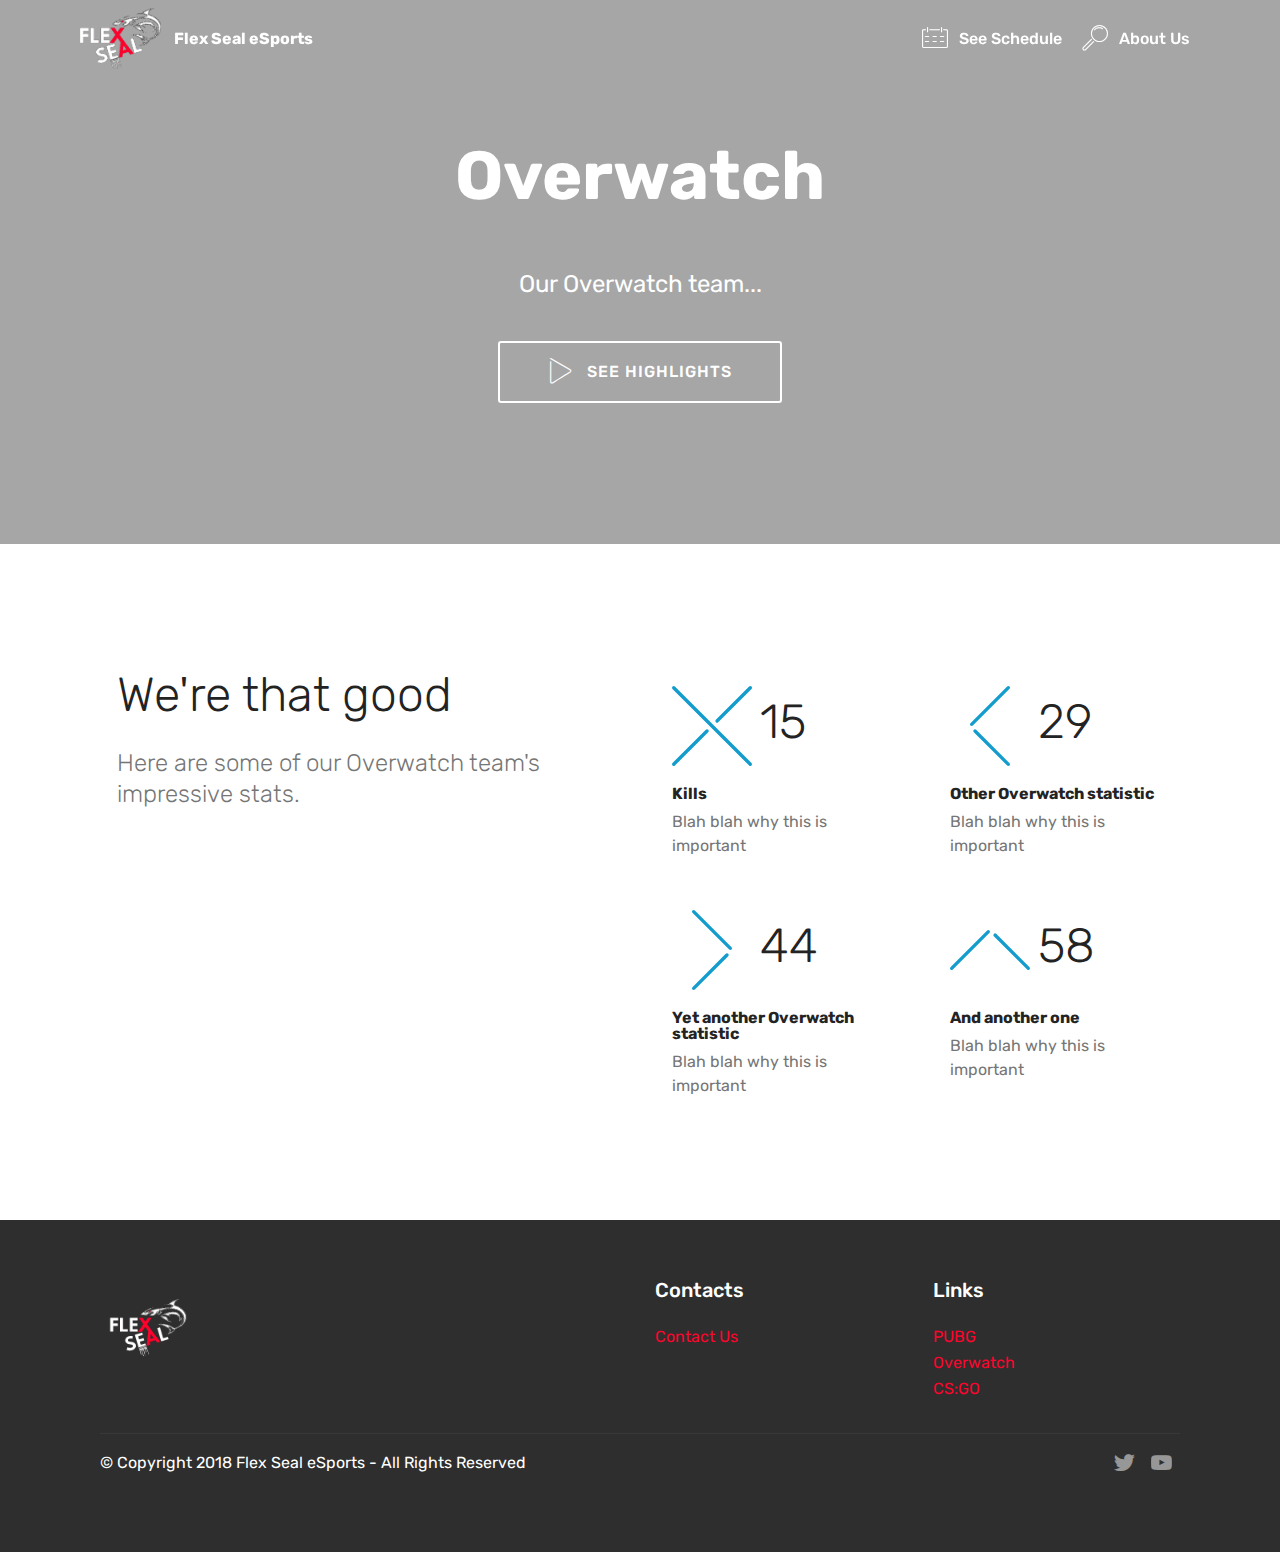
==== commit aa00773b: "0.7.5" ====
--- a/page1.html
+++ b/page1.html
@@ -14,6 +14,7 @@
   <link rel="stylesheet" href="assets/bootstrap/css/bootstrap.min.css">
   <link rel="stylesheet" href="assets/bootstrap/css/bootstrap-grid.min.css">
   <link rel="stylesheet" href="assets/bootstrap/css/bootstrap-reboot.min.css">
+  <link rel="stylesheet" href="assets/socicon/css/styles.css">
   <link rel="stylesheet" href="assets/dropdown/css/style.css">
   <link rel="stylesheet" href="assets/theme/css/style.css">
   <link rel="stylesheet" href="assets/mobirise/css/mbr-additional.css" type="text/css">
@@ -22,7 +23,7 @@
   
 </head>
 <body>
-  <section class="menu cid-qKqBwcPfcY" once="menu" id="menu1-1h">
+  <section class="menu cid-qKrsAj28Aa" once="menu" id="menu1-1o">
 
     
 
@@ -61,7 +62,7 @@
     </nav>
 </section>
 
-<section class="engine"><a href="https://mobirise.ws/g">create your own website</a></section><section class="header1 cid-qKfmSEvyE3" data-bg-video="https://www.youtube.com/watch?v=FlI8lDyLDvc" id="header1-o">
+<section class="engine"><a href="https://mobirise.ws/p">open source website builder</a></section><section class="header1 cid-qKfmSEvyE3" data-bg-video="https://www.youtube.com/watch?v=FlI8lDyLDvc" id="header1-o">
 
     
 
@@ -76,7 +77,7 @@
                 <h3 class="mbr-section-subtitle align-center mbr-light pb-3 mbr-fonts-style display-2"></h3>
                 <p class="mbr-text align-center pb-3 mbr-fonts-style display-5">
                     Our Overwatch team...</p>
-                <div class="mbr-section-btn align-center"><a class="btn btn-md btn-white-outline display-4" href="https://mobirise.com"><span class="mbri-play mbr-iconfont mbr-iconfont-btn"></span>
+                <div class="mbr-section-btn align-center"><a class="btn btn-md btn-white-outline display-4" href="https://www.youtube.com/playlist?list=PLtQoBM2s-OaGTWIR5w1oPq9ZM3G1HiJXM" target="_blank"><span class="mbri-play mbr-iconfont mbr-iconfont-btn"></span>
                         SEE HIGHLIGHTS</a></div>
             </div>
         </div>
@@ -168,6 +169,73 @@
                                 </p>
                             </div>
                         </div>
+                    </div>
+                </div>
+            </div>
+        </div>
+    </div>
+</section>
+
+<section class="cid-qKrvrGgOVk" id="footer1-1v">
+
+    
+
+    
+
+    <div class="container">
+        <div class="media-container-row content text-white">
+            <div class="col-12 col-md-3">
+                <div class="media-wrap">
+                    <a href="https://mobirise.com/">
+                        <img src="assets/images/flexs-esports-empty-480x480.png" alt="Mobirise" title="">
+                    </a>
+                </div>
+            </div>
+            <div class="col-12 col-md-3 mbr-fonts-style display-7">
+                <h5 class="pb-3"></h5>
+                <p class="mbr-text"></p>
+            </div>
+            <div class="col-12 col-md-3 mbr-fonts-style display-7">
+                <h5 class="pb-3">
+                    Contacts
+                </h5>
+                <p class="mbr-text"><a href="page5.html">Contact Us</a></p>
+            </div>
+            <div class="col-12 col-md-3 mbr-fonts-style display-7">
+                <h5 class="pb-3">
+                    Links
+                </h5>
+                <p class="mbr-text"><a href="page2.html">PUBG</a><br><a href="page1.html">Overwatch</a><br><a href="page3.html">CS:GO</a></p>
+            </div>
+        </div>
+        <div class="footer-lower">
+            <div class="media-container-row">
+                <div class="col-sm-12">
+                    <hr>
+                </div>
+            </div>
+            <div class="media-container-row mbr-white">
+                <div class="col-sm-6 copyright">
+                    <p class="mbr-text mbr-fonts-style display-7">
+                        © Copyright 2018 Flex Seal eSports - All Rights Reserved
+                    </p>
+                </div>
+                <div class="col-md-6">
+                    <div class="social-list align-right">
+                        <div class="soc-item">
+                            <a href="https://twitter.com/FlexS_Sports" target="_blank">
+                                <span class="mbr-iconfont mbr-iconfont-social socicon-twitter socicon"></span>
+                            </a>
+                        </div>
+                        <div class="soc-item">
+                            <a href="https://www.youtube.com/channel/UC-jx7eM4Su-lUrErodiskSw?view_as=subscriber" target="_blank">
+                                <span class="mbr-iconfont mbr-iconfont-social socicon-youtube socicon"></span>
+                            </a>
+                        </div>
+                        
+                        
+                        
+                        
                     </div>
                 </div>
             </div>
--- a/assets/socicon/css/styles.css
+++ b/assets/socicon/css/styles.css
@@ -0,0 +1,544 @@
+@charset "UTF-8";
+
+@font-face {
+  font-family: "socicon";
+  src:url("../fonts/socicon.eot");
+  src:url("../fonts/socicon.eot?#iefix") format("embedded-opentype"),
+    url("../fonts/socicon.woff") format("woff"),
+    url("../fonts/socicon.ttf") format("truetype"),
+    url("../fonts/socicon.svg#socicon") format("svg");
+  font-weight: normal;
+  font-style: normal;
+
+}
+
+[data-icon]:before {
+  font-family: "socicon" !important;
+  content: attr(data-icon);
+  font-style: normal !important;
+  font-weight: normal !important;
+  font-variant: normal !important;
+  text-transform: none !important;
+  speak: none;
+  line-height: 1;
+  -webkit-font-smoothing: antialiased;
+  -moz-osx-font-smoothing: grayscale;
+}
+
+[class^="socicon-"]:before,
+[class*=" socicon-"]:before {
+  font-family: "socicon" !important;
+  font-style: normal !important;
+  font-weight: normal !important;
+  font-variant: normal !important;
+  text-transform: none !important;
+  speak: none;
+  line-height: 1;
+  -webkit-font-smoothing: antialiased;
+  -moz-osx-font-smoothing: grayscale;
+}
+
+.socicon-modelmayhem:before {
+  content: "\e000";
+}
+.socicon-mixcloud:before {
+  content: "\e001";
+}
+.socicon-drupal:before {
+  content: "\e002";
+}
+.socicon-swarm:before {
+  content: "\e003";
+}
+.socicon-istock:before {
+  content: "\e004";
+}
+.socicon-yammer:before {
+  content: "\e005";
+}
+.socicon-ello:before {
+  content: "\e006";
+}
+.socicon-stackoverflow:before {
+  content: "\e007";
+}
+.socicon-persona:before {
+  content: "\e008";
+}
+.socicon-triplej:before {
+  content: "\e009";
+}
+.socicon-houzz:before {
+  content: "\e00a";
+}
+.socicon-rss:before {
+  content: "\e00b";
+}
+.socicon-paypal:before {
+  content: "\e00c";
+}
+.socicon-odnoklassniki:before {
+  content: "\e00d";
+}
+.socicon-airbnb:before {
+  content: "\e00e";
+}
+.socicon-periscope:before {
+  content: "\e00f";
+}
+.socicon-outlook:before {
+  content: "\e010";
+}
+.socicon-coderwall:before {
+  content: "\e011";
+}
+.socicon-tripadvisor:before {
+  content: "\e012";
+}
+.socicon-appnet:before {
+  content: "\e013";
+}
+.socicon-goodreads:before {
+  content: "\e014";
+}
+.socicon-tripit:before {
+  content: "\e015";
+}
+.socicon-lanyrd:before {
+  content: "\e016";
+}
+.socicon-slideshare:before {
+  content: "\e017";
+}
+.socicon-buffer:before {
+  content: "\e018";
+}
+.socicon-disqus:before {
+  content: "\e019";
+}
+.socicon-vkontakte:before {
+  content: "\e01a";
+}
+.socicon-whatsapp:before {
+  content: "\e01b";
+}
+.socicon-patreon:before {
+  content: "\e01c";
+}
+.socicon-storehouse:before {
+  content: "\e01d";
+}
+.socicon-pocket:before {
+  content: "\e01e";
+}
+.socicon-mail:before {
+  content: "\e01f";
+}
+.socicon-blogger:before {
+  content: "\e020";
+}
+.socicon-technorati:before {
+  content: "\e021";
+}
+.socicon-reddit:before {
+  content: "\e022";
+}
+.socicon-dribbble:before {
+  content: "\e023";
+}
+.socicon-stumbleupon:before {
+  content: "\e024";
+}
+.socicon-digg:before {
+  content: "\e025";
+}
+.socicon-envato:before {
+  content: "\e026";
+}
+.socicon-behance:before {
+  content: "\e027";
+}
+.socicon-delicious:before {
+  content: "\e028";
+}
+.socicon-deviantart:before {
+  content: "\e029";
+}
+.socicon-forrst:before {
+  content: "\e02a";
+}
+.socicon-play:before {
+  content: "\e02b";
+}
+.socicon-zerply:before {
+  content: "\e02c";
+}
+.socicon-wikipedia:before {
+  content: "\e02d";
+}
+.socicon-apple:before {
+  content: "\e02e";
+}
+.socicon-flattr:before {
+  content: "\e02f";
+}
+.socicon-github:before {
+  content: "\e030";
+}
+.socicon-renren:before {
+  content: "\e031";
+}
+.socicon-friendfeed:before {
+  content: "\e032";
+}
+.socicon-newsvine:before {
+  content: "\e033";
+}
+.socicon-identica:before {
+  content: "\e034";
+}
+.socicon-bebo:before {
+  content: "\e035";
+}
+.socicon-zynga:before {
+  content: "\e036";
+}
+.socicon-steam:before {
+  content: "\e037";
+}
+.socicon-xbox:before {
+  content: "\e038";
+}
+.socicon-windows:before {
+  content: "\e039";
+}
+.socicon-qq:before {
+  content: "\e03a";
+}
+.socicon-douban:before {
+  content: "\e03b";
+}
+.socicon-meetup:before {
+  content: "\e03c";
+}
+.socicon-playstation:before {
+  content: "\e03d";
+}
+.socicon-android:before {
+  content: "\e03e";
+}
+.socicon-snapchat:before {
+  content: "\e03f";
+}
+.socicon-twitter:before {
+  content: "\e040";
+}
+.socicon-facebook:before {
+  content: "\e041";
+}
+.socicon-googleplus:before {
+  content: "\e042";
+}
+.socicon-pinterest:before {
+  content: "\e043";
+}
+.socicon-foursquare:before {
+  content: "\e044";
+}
+.socicon-yahoo:before {
+  content: "\e045";
+}
+.socicon-skype:before {
+  content: "\e046";
+}
+.socicon-yelp:before {
+  content: "\e047";
+}
+.socicon-feedburner:before {
+  content: "\e048";
+}
+.socicon-linkedin:before {
+  content: "\e049";
+}
+.socicon-viadeo:before {
+  content: "\e04a";
+}
+.socicon-xing:before {
+  content: "\e04b";
+}
+.socicon-myspace:before {
+  content: "\e04c";
+}
+.socicon-soundcloud:before {
+  content: "\e04d";
+}
+.socicon-spotify:before {
+  content: "\e04e";
+}
+.socicon-grooveshark:before {
+  content: "\e04f";
+}
+.socicon-lastfm:before {
+  content: "\e050";
+}
+.socicon-youtube:before {
+  content: "\e051";
+}
+.socicon-vimeo:before {
+  content: "\e052";
+}
+.socicon-dailymotion:before {
+  content: "\e053";
+}
+.socicon-vine:before {
+  content: "\e054";
+}
+.socicon-flickr:before {
+  content: "\e055";
+}
+.socicon-500px:before {
+  content: "\e056";
+}
+.socicon-wordpress:before {
+  content: "\e058";
+}
+.socicon-tumblr:before {
+  content: "\e059";
+}
+.socicon-twitch:before {
+  content: "\e05a";
+}
+.socicon-8tracks:before {
+  content: "\e05b";
+}
+.socicon-amazon:before {
+  content: "\e05c";
+}
+.socicon-icq:before {
+  content: "\e05d";
+}
+.socicon-smugmug:before {
+  content: "\e05e";
+}
+.socicon-ravelry:before {
+  content: "\e05f";
+}
+.socicon-weibo:before {
+  content: "\e060";
+}
+.socicon-baidu:before {
+  content: "\e061";
+}
+.socicon-angellist:before {
+  content: "\e062";
+}
+.socicon-ebay:before {
+  content: "\e063";
+}
+.socicon-imdb:before {
+  content: "\e064";
+}
+.socicon-stayfriends:before {
+  content: "\e065";
+}
+.socicon-residentadvisor:before {
+  content: "\e066";
+}
+.socicon-google:before {
+  content: "\e067";
+}
+.socicon-yandex:before {
+  content: "\e068";
+}
+.socicon-sharethis:before {
+  content: "\e069";
+}
+.socicon-bandcamp:before {
+  content: "\e06a";
+}
+.socicon-itunes:before {
+  content: "\e06b";
+}
+.socicon-deezer:before {
+  content: "\e06c";
+}
+.socicon-telegram:before {
+  content: "\e06e";
+}
+.socicon-openid:before {
+  content: "\e06f";
+}
+.socicon-amplement:before {
+  content: "\e070";
+}
+.socicon-viber:before {
+  content: "\e071";
+}
+.socicon-zomato:before {
+  content: "\e072";
+}
+.socicon-draugiem:before {
+  content: "\e074";
+}
+.socicon-endomodo:before {
+  content: "\e075";
+}
+.socicon-filmweb:before {
+  content: "\e076";
+}
+.socicon-stackexchange:before {
+  content: "\e077";
+}
+.socicon-wykop:before {
+  content: "\e078";
+}
+.socicon-teamspeak:before {
+  content: "\e079";
+}
+.socicon-teamviewer:before {
+  content: "\e07a";
+}
+.socicon-ventrilo:before {
+  content: "\e07b";
+}
+.socicon-younow:before {
+  content: "\e07c";
+}
+.socicon-raidcall:before {
+  content: "\e07d";
+}
+.socicon-mumble:before {
+  content: "\e07e";
+}
+.socicon-medium:before {
+  content: "\e06d";
+}
+.socicon-bebee:before {
+  content: "\e07f";
+}
+.socicon-hitbox:before {
+  content: "\e080";
+}
+.socicon-reverbnation:before {
+  content: "\e081";
+}
+.socicon-formulr:before {
+  content: "\e082";
+}
+.socicon-instagram:before {
+  content: "\e057";
+}
+.socicon-battlenet:before {
+  content: "\e083";
+}
+.socicon-chrome:before {
+  content: "\e084";
+}
+.socicon-discord:before {
+  content: "\e086";
+}
+.socicon-issuu:before {
+  content: "\e087";
+}
+.socicon-macos:before {
+  content: "\e088";
+}
+.socicon-firefox:before {
+  content: "\e089";
+}
+.socicon-opera:before {
+  content: "\e08d";
+}
+.socicon-keybase:before {
+  content: "\e090";
+}
+.socicon-alliance:before {
+  content: "\e091";
+}
+.socicon-livejournal:before {
+  content: "\e092";
+}
+.socicon-googlephotos:before {
+  content: "\e093";
+}
+.socicon-horde:before {
+  content: "\e094";
+}
+.socicon-etsy:before {
+  content: "\e095";
+}
+.socicon-zapier:before {
+  content: "\e096";
+}
+.socicon-google-scholar:before {
+  content: "\e097";
+}
+.socicon-researchgate:before {
+  content: "\e098";
+}
+.socicon-wechat:before {
+  content: "\e099";
+}
+.socicon-strava:before {
+  content: "\e09a";
+}
+.socicon-line:before {
+  content: "\e09b";
+}
+.socicon-lyft:before {
+  content: "\e09c";
+}
+.socicon-uber:before {
+  content: "\e09d";
+}
+.socicon-songkick:before {
+  content: "\e09e";
+}
+.socicon-viewbug:before {
+  content: "\e09f";
+}
+.socicon-googlegroups:before {
+  content: "\e0a0";
+}
+.socicon-quora:before {
+  content: "\e073";
+}
+.socicon-diablo:before {
+  content: "\e085";
+}
+.socicon-blizzard:before {
+  content: "\e0a1";
+}
+.socicon-hearthstone:before {
+  content: "\e08b";
+}
+.socicon-heroes:before {
+  content: "\e08a";
+}
+.socicon-overwatch:before {
+  content: "\e08c";
+}
+.socicon-warcraft:before {
+  content: "\e08e";
+}
+.socicon-starcraft:before {
+  content: "\e08f";
+}
+.socicon-beam:before {
+  content: "\e0a2";
+}
+.socicon-curse:before {
+  content: "\e0a3";
+}
+.socicon-player:before {
+  content: "\e0a4";
+}
+.socicon-streamjar:before {
+  content: "\e0a5";
+}
+.socicon-nintendo:before {
+  content: "\e0a6";
+}
+.socicon-hellocoton:before {
+  content: "\e0a7";
+}
--- a/assets/mobirise/css/mbr-additional.css
+++ b/assets/mobirise/css/mbr-additional.css
@@ -1837,48 +1837,48 @@
     -webkit-justify-content: center;
   }
 }
-.cid-qKqBwcPfcY .navbar {
+.cid-qKrsAj28Aa .navbar {
   padding: .5rem 0;
   background: #333333;
   transition: none;
   min-height: 77px;
 }
-.cid-qKqBwcPfcY .navbar-dropdown.bg-color.transparent.opened {
+.cid-qKrsAj28Aa .navbar-dropdown.bg-color.transparent.opened {
   background: #333333;
 }
-.cid-qKqBwcPfcY a {
+.cid-qKrsAj28Aa a {
   font-style: normal;
 }
-.cid-qKqBwcPfcY .nav-item span {
+.cid-qKrsAj28Aa .nav-item span {
   padding-right: 0.4em;
   line-height: 0.5em;
   vertical-align: text-bottom;
   position: relative;
   text-decoration: none;
 }
-.cid-qKqBwcPfcY .nav-item a {
+.cid-qKrsAj28Aa .nav-item a {
   display: flex;
   align-items: center;
   justify-content: center;
   padding: 0.7rem 0 !important;
   margin: 0rem .65rem !important;
 }
-.cid-qKqBwcPfcY .nav-item:focus,
-.cid-qKqBwcPfcY .nav-link:focus {
+.cid-qKrsAj28Aa .nav-item:focus,
+.cid-qKrsAj28Aa .nav-link:focus {
   outline: none;
 }
-.cid-qKqBwcPfcY .btn {
+.cid-qKrsAj28Aa .btn {
   padding: 0.4rem 1.5rem;
   display: inline-flex;
   align-items: center;
 }
-.cid-qKqBwcPfcY .btn .mbr-iconfont {
+.cid-qKrsAj28Aa .btn .mbr-iconfont {
   font-size: 1.6rem;
 }
-.cid-qKqBwcPfcY .menu-logo {
+.cid-qKrsAj28Aa .menu-logo {
   margin-right: auto;
 }
-.cid-qKqBwcPfcY .menu-logo .navbar-brand {
+.cid-qKrsAj28Aa .menu-logo .navbar-brand {
   display: flex;
   margin-left: 5rem;
   padding: 0;
@@ -1886,7 +1886,7 @@
   min-height: 3.8rem;
   align-items: center;
 }
-.cid-qKqBwcPfcY .menu-logo .navbar-brand .navbar-caption-wrap {
+.cid-qKrsAj28Aa .menu-logo .navbar-brand .navbar-caption-wrap {
   display: -webkit-flex;
   -webkit-align-items: center;
   align-items: center;
@@ -1894,40 +1894,40 @@
   min-width: 7rem;
   margin: .3rem 0;
 }
-.cid-qKqBwcPfcY .menu-logo .navbar-brand .navbar-caption-wrap .navbar-caption {
+.cid-qKrsAj28Aa .menu-logo .navbar-brand .navbar-caption-wrap .navbar-caption {
   line-height: 1.2rem !important;
   padding-right: 2rem;
 }
-.cid-qKqBwcPfcY .menu-logo .navbar-brand .navbar-logo {
+.cid-qKrsAj28Aa .menu-logo .navbar-brand .navbar-logo {
   font-size: 4rem;
   transition: font-size 0.25s;
 }
-.cid-qKqBwcPfcY .menu-logo .navbar-brand .navbar-logo img {
+.cid-qKrsAj28Aa .menu-logo .navbar-brand .navbar-logo img {
   display: flex;
 }
-.cid-qKqBwcPfcY .menu-logo .navbar-brand .navbar-logo .mbr-iconfont {
+.cid-qKrsAj28Aa .menu-logo .navbar-brand .navbar-logo .mbr-iconfont {
   transition: font-size 0.25s;
 }
-.cid-qKqBwcPfcY .navbar-toggleable-sm .navbar-collapse {
+.cid-qKrsAj28Aa .navbar-toggleable-sm .navbar-collapse {
   justify-content: flex-end;
   -webkit-justify-content: flex-end;
   padding-right: 5rem;
   width: auto;
 }
-.cid-qKqBwcPfcY .navbar-toggleable-sm .navbar-collapse .navbar-nav {
+.cid-qKrsAj28Aa .navbar-toggleable-sm .navbar-collapse .navbar-nav {
   flex-wrap: wrap;
   -webkit-flex-wrap: wrap;
   padding-left: 0;
 }
-.cid-qKqBwcPfcY .navbar-toggleable-sm .navbar-collapse .navbar-nav .nav-item {
+.cid-qKrsAj28Aa .navbar-toggleable-sm .navbar-collapse .navbar-nav .nav-item {
   -webkit-align-self: center;
   align-self: center;
 }
-.cid-qKqBwcPfcY .navbar-toggleable-sm .navbar-collapse .navbar-buttons {
+.cid-qKrsAj28Aa .navbar-toggleable-sm .navbar-collapse .navbar-buttons {
   padding-left: 0;
   padding-bottom: 0;
 }
-.cid-qKqBwcPfcY .dropdown .dropdown-menu {
+.cid-qKrsAj28Aa .dropdown .dropdown-menu {
   background: #333333;
   display: none;
   position: absolute;
@@ -1936,20 +1936,20 @@
   padding-bottom: 1.4rem;
   text-align: left;
 }
-.cid-qKqBwcPfcY .dropdown .dropdown-menu .dropdown-item {
+.cid-qKrsAj28Aa .dropdown .dropdown-menu .dropdown-item {
   width: auto;
   padding: 0.235em 1.5385em 0.235em 1.5385em !important;
 }
-.cid-qKqBwcPfcY .dropdown .dropdown-menu .dropdown-item::after {
+.cid-qKrsAj28Aa .dropdown .dropdown-menu .dropdown-item::after {
   right: 0.5rem;
 }
-.cid-qKqBwcPfcY .dropdown .dropdown-menu .dropdown-submenu {
+.cid-qKrsAj28Aa .dropdown .dropdown-menu .dropdown-submenu {
   margin: 0;
 }
-.cid-qKqBwcPfcY .dropdown.open > .dropdown-menu {
+.cid-qKrsAj28Aa .dropdown.open > .dropdown-menu {
   display: block;
 }
-.cid-qKqBwcPfcY .navbar-toggleable-sm.opened:after {
+.cid-qKrsAj28Aa .navbar-toggleable-sm.opened:after {
   position: absolute;
   width: 100vw;
   height: 100vh;
@@ -1961,28 +1961,28 @@
   -webkit-transform: translateY(100%);
   z-index: 1000;
 }
-.cid-qKqBwcPfcY .navbar.navbar-short {
+.cid-qKrsAj28Aa .navbar.navbar-short {
   min-height: 60px;
   transition: all .2s;
 }
-.cid-qKqBwcPfcY .navbar.navbar-short .navbar-toggler-right {
+.cid-qKrsAj28Aa .navbar.navbar-short .navbar-toggler-right {
   top: 20px;
 }
-.cid-qKqBwcPfcY .navbar.navbar-short .navbar-logo a {
+.cid-qKrsAj28Aa .navbar.navbar-short .navbar-logo a {
   font-size: 2.5rem !important;
   line-height: 2.5rem;
   transition: font-size 0.25s;
 }
-.cid-qKqBwcPfcY .navbar.navbar-short .navbar-logo a .mbr-iconfont {
+.cid-qKrsAj28Aa .navbar.navbar-short .navbar-logo a .mbr-iconfont {
   font-size: 2.5rem !important;
 }
-.cid-qKqBwcPfcY .navbar.navbar-short .navbar-logo a img {
+.cid-qKrsAj28Aa .navbar.navbar-short .navbar-logo a img {
   height: 3rem !important;
 }
-.cid-qKqBwcPfcY .navbar.navbar-short .navbar-brand {
+.cid-qKrsAj28Aa .navbar.navbar-short .navbar-brand {
   min-height: 3rem;
 }
-.cid-qKqBwcPfcY button.navbar-toggler {
+.cid-qKrsAj28Aa button.navbar-toggler {
   width: 31px;
   height: 18px;
   cursor: pointer;
@@ -1990,10 +1990,10 @@
   top: 1.5rem;
   right: 1rem;
 }
-.cid-qKqBwcPfcY button.navbar-toggler:focus {
+.cid-qKrsAj28Aa button.navbar-toggler:focus {
   outline: none;
 }
-.cid-qKqBwcPfcY button.navbar-toggler .hamburger span {
+.cid-qKrsAj28Aa button.navbar-toggler .hamburger span {
   position: absolute;
   right: 0;
   width: 30px;
@@ -2001,92 +2001,92 @@
   border-right: 5px;
   background-color: #ffffff;
 }
-.cid-qKqBwcPfcY button.navbar-toggler .hamburger span:nth-child(1) {
+.cid-qKrsAj28Aa button.navbar-toggler .hamburger span:nth-child(1) {
   top: 0;
   transition: all .2s;
 }
-.cid-qKqBwcPfcY button.navbar-toggler .hamburger span:nth-child(2) {
+.cid-qKrsAj28Aa button.navbar-toggler .hamburger span:nth-child(2) {
   top: 8px;
   transition: all .15s;
 }
-.cid-qKqBwcPfcY button.navbar-toggler .hamburger span:nth-child(3) {
+.cid-qKrsAj28Aa button.navbar-toggler .hamburger span:nth-child(3) {
   top: 8px;
   transition: all .15s;
 }
-.cid-qKqBwcPfcY button.navbar-toggler .hamburger span:nth-child(4) {
+.cid-qKrsAj28Aa button.navbar-toggler .hamburger span:nth-child(4) {
   top: 16px;
   transition: all .2s;
 }
-.cid-qKqBwcPfcY nav.opened .hamburger span:nth-child(1) {
+.cid-qKrsAj28Aa nav.opened .hamburger span:nth-child(1) {
   top: 8px;
   width: 0;
   opacity: 0;
   right: 50%;
   transition: all .2s;
 }
-.cid-qKqBwcPfcY nav.opened .hamburger span:nth-child(2) {
+.cid-qKrsAj28Aa nav.opened .hamburger span:nth-child(2) {
   -webkit-transform: rotate(45deg);
   transform: rotate(45deg);
   transition: all .25s;
 }
-.cid-qKqBwcPfcY nav.opened .hamburger span:nth-child(3) {
+.cid-qKrsAj28Aa nav.opened .hamburger span:nth-child(3) {
   -webkit-transform: rotate(-45deg);
   transform: rotate(-45deg);
   transition: all .25s;
 }
-.cid-qKqBwcPfcY nav.opened .hamburger span:nth-child(4) {
+.cid-qKrsAj28Aa nav.opened .hamburger span:nth-child(4) {
   top: 8px;
   width: 0;
   opacity: 0;
   right: 50%;
   transition: all .2s;
 }
-.cid-qKqBwcPfcY .collapsed.navbar-expand {
+.cid-qKrsAj28Aa .collapsed.navbar-expand {
   flex-direction: column;
 }
-.cid-qKqBwcPfcY .collapsed .btn {
+.cid-qKrsAj28Aa .collapsed .btn {
   display: flex;
 }
-.cid-qKqBwcPfcY .collapsed .navbar-collapse {
+.cid-qKrsAj28Aa .collapsed .navbar-collapse {
   display: none !important;
   padding-right: 0 !important;
 }
-.cid-qKqBwcPfcY .collapsed .navbar-collapse.collapsing,
-.cid-qKqBwcPfcY .collapsed .navbar-collapse.show {
+.cid-qKrsAj28Aa .collapsed .navbar-collapse.collapsing,
+.cid-qKrsAj28Aa .collapsed .navbar-collapse.show {
   display: block !important;
 }
-.cid-qKqBwcPfcY .collapsed .navbar-collapse.collapsing .navbar-nav,
-.cid-qKqBwcPfcY .collapsed .navbar-collapse.show .navbar-nav {
+.cid-qKrsAj28Aa .collapsed .navbar-collapse.collapsing .navbar-nav,
+.cid-qKrsAj28Aa .collapsed .navbar-collapse.show .navbar-nav {
   display: block;
   text-align: center;
 }
-.cid-qKqBwcPfcY .collapsed .navbar-collapse.collapsing .navbar-nav .nav-item,
-.cid-qKqBwcPfcY .collapsed .navbar-collapse.show .navbar-nav .nav-item {
+.cid-qKrsAj28Aa .collapsed .navbar-collapse.collapsing .navbar-nav .nav-item,
+.cid-qKrsAj28Aa .collapsed .navbar-collapse.show .navbar-nav .nav-item {
   clear: both;
 }
-.cid-qKqBwcPfcY .collapsed .navbar-collapse.collapsing .navbar-nav .nav-item:last-child,
-.cid-qKqBwcPfcY .collapsed .navbar-collapse.show .navbar-nav .nav-item:last-child {
+.cid-qKrsAj28Aa .collapsed .navbar-collapse.collapsing .navbar-nav .nav-item:last-child,
+.cid-qKrsAj28Aa .collapsed .navbar-collapse.show .navbar-nav .nav-item:last-child {
   margin-bottom: 1rem;
 }
-.cid-qKqBwcPfcY .collapsed .navbar-collapse.collapsing .navbar-buttons,
-.cid-qKqBwcPfcY .collapsed .navbar-collapse.show .navbar-buttons {
+.cid-qKrsAj28Aa .collapsed .navbar-collapse.collapsing .navbar-buttons,
+.cid-qKrsAj28Aa .collapsed .navbar-collapse.show .navbar-buttons {
   text-align: center;
 }
-.cid-qKqBwcPfcY .collapsed .navbar-collapse.collapsing .navbar-buttons:last-child,
-.cid-qKqBwcPfcY .collapsed .navbar-collapse.show .navbar-buttons:last-child {
+.cid-qKrsAj28Aa .collapsed .navbar-collapse.collapsing .navbar-buttons:last-child,
+.cid-qKrsAj28Aa .collapsed .navbar-collapse.show .navbar-buttons:last-child {
   margin-bottom: 1rem;
 }
-.cid-qKqBwcPfcY .collapsed button.navbar-toggler {
+.cid-qKrsAj28Aa .collapsed button.navbar-toggler {
   display: block;
 }
-.cid-qKqBwcPfcY .collapsed .navbar-brand {
+.cid-qKrsAj28Aa .collapsed .navbar-brand {
   margin-left: 1rem !important;
 }
-.cid-qKqBwcPfcY .collapsed .navbar-toggleable-sm {
+.cid-qKrsAj28Aa .collapsed .navbar-toggleable-sm {
   flex-direction: column;
   -webkit-flex-direction: column;
 }
-.cid-qKqBwcPfcY .collapsed .dropdown .dropdown-menu {
+.cid-qKrsAj28Aa .collapsed .dropdown .dropdown-menu {
   width: 100%;
   text-align: center;
   position: relative;
@@ -2098,19 +2098,19 @@
   transition-duration: .5s;
   transition-property: opacity,padding,height;
 }
-.cid-qKqBwcPfcY .collapsed .dropdown.open > .dropdown-menu {
+.cid-qKrsAj28Aa .collapsed .dropdown.open > .dropdown-menu {
   position: relative;
   opacity: 1;
   height: auto;
   padding: 1.4rem 0;
   visibility: visible;
 }
-.cid-qKqBwcPfcY .collapsed .dropdown .dropdown-submenu {
+.cid-qKrsAj28Aa .collapsed .dropdown .dropdown-submenu {
   left: 0;
   text-align: center;
   width: 100%;
 }
-.cid-qKqBwcPfcY .collapsed .dropdown .dropdown-toggle[data-toggle="dropdown-submenu"]::after {
+.cid-qKrsAj28Aa .collapsed .dropdown .dropdown-toggle[data-toggle="dropdown-submenu"]::after {
   margin-top: 0;
   position: inherit;
   right: 0;
@@ -2126,55 +2126,55 @@
   border-left: .30em solid transparent;
 }
 @media (max-width: 991px) {
-  .cid-qKqBwcPfcY .navbar-expand {
+  .cid-qKrsAj28Aa .navbar-expand {
     flex-direction: column;
   }
-  .cid-qKqBwcPfcY img {
+  .cid-qKrsAj28Aa img {
     height: 3.8rem !important;
   }
-  .cid-qKqBwcPfcY .btn {
+  .cid-qKrsAj28Aa .btn {
     display: flex;
   }
-  .cid-qKqBwcPfcY button.navbar-toggler {
+  .cid-qKrsAj28Aa button.navbar-toggler {
     display: block;
   }
-  .cid-qKqBwcPfcY .navbar-brand {
+  .cid-qKrsAj28Aa .navbar-brand {
     margin-left: 1rem !important;
   }
-  .cid-qKqBwcPfcY .navbar-toggleable-sm {
+  .cid-qKrsAj28Aa .navbar-toggleable-sm {
     flex-direction: column;
     -webkit-flex-direction: column;
   }
-  .cid-qKqBwcPfcY .navbar-collapse {
+  .cid-qKrsAj28Aa .navbar-collapse {
     display: none !important;
     padding-right: 0 !important;
   }
-  .cid-qKqBwcPfcY .navbar-collapse.collapsing,
-  .cid-qKqBwcPfcY .navbar-collapse.show {
+  .cid-qKrsAj28Aa .navbar-collapse.collapsing,
+  .cid-qKrsAj28Aa .navbar-collapse.show {
     display: block !important;
   }
-  .cid-qKqBwcPfcY .navbar-collapse.collapsing .navbar-nav,
-  .cid-qKqBwcPfcY .navbar-collapse.show .navbar-nav {
+  .cid-qKrsAj28Aa .navbar-collapse.collapsing .navbar-nav,
+  .cid-qKrsAj28Aa .navbar-collapse.show .navbar-nav {
     display: block;
     text-align: center;
   }
-  .cid-qKqBwcPfcY .navbar-collapse.collapsing .navbar-nav .nav-item,
-  .cid-qKqBwcPfcY .navbar-collapse.show .navbar-nav .nav-item {
+  .cid-qKrsAj28Aa .navbar-collapse.collapsing .navbar-nav .nav-item,
+  .cid-qKrsAj28Aa .navbar-collapse.show .navbar-nav .nav-item {
     clear: both;
   }
-  .cid-qKqBwcPfcY .navbar-collapse.collapsing .navbar-nav .nav-item:last-child,
-  .cid-qKqBwcPfcY .navbar-collapse.show .navbar-nav .nav-item:last-child {
+  .cid-qKrsAj28Aa .navbar-collapse.collapsing .navbar-nav .nav-item:last-child,
+  .cid-qKrsAj28Aa .navbar-collapse.show .navbar-nav .nav-item:last-child {
     margin-bottom: 1rem;
   }
-  .cid-qKqBwcPfcY .navbar-collapse.collapsing .navbar-buttons,
-  .cid-qKqBwcPfcY .navbar-collapse.show .navbar-buttons {
+  .cid-qKrsAj28Aa .navbar-collapse.collapsing .navbar-buttons,
+  .cid-qKrsAj28Aa .navbar-collapse.show .navbar-buttons {
     text-align: center;
   }
-  .cid-qKqBwcPfcY .navbar-collapse.collapsing .navbar-buttons:last-child,
-  .cid-qKqBwcPfcY .navbar-collapse.show .navbar-buttons:last-child {
+  .cid-qKrsAj28Aa .navbar-collapse.collapsing .navbar-buttons:last-child,
+  .cid-qKrsAj28Aa .navbar-collapse.show .navbar-buttons:last-child {
     margin-bottom: 1rem;
   }
-  .cid-qKqBwcPfcY .dropdown .dropdown-menu {
+  .cid-qKrsAj28Aa .dropdown .dropdown-menu {
     width: 100%;
     text-align: center;
     position: relative;
@@ -2186,19 +2186,19 @@
     transition-duration: .5s;
     transition-property: opacity,padding,height;
   }
-  .cid-qKqBwcPfcY .dropdown.open > .dropdown-menu {
+  .cid-qKrsAj28Aa .dropdown.open > .dropdown-menu {
     position: relative;
     opacity: 1;
     height: auto;
     padding: 1.4rem 0;
     visibility: visible;
   }
-  .cid-qKqBwcPfcY .dropdown .dropdown-submenu {
+  .cid-qKrsAj28Aa .dropdown .dropdown-submenu {
     left: 0;
     text-align: center;
     width: 100%;
   }
-  .cid-qKqBwcPfcY .dropdown .dropdown-toggle[data-toggle="dropdown-submenu"]::after {
+  .cid-qKrsAj28Aa .dropdown .dropdown-toggle[data-toggle="dropdown-submenu"]::after {
     margin-top: 0;
     position: inherit;
     right: 0;
@@ -2215,15 +2215,15 @@
   }
 }
 @media (min-width: 767px) {
-  .cid-qKqBwcPfcY .menu-logo {
+  .cid-qKrsAj28Aa .menu-logo {
     flex-shrink: 0;
   }
 }
-.cid-qKqBwcPfcY .navbar-collapse {
+.cid-qKrsAj28Aa .navbar-collapse {
   flex-basis: auto;
 }
-.cid-qKqBwcPfcY .nav-link:hover,
-.cid-qKqBwcPfcY .dropdown-item:hover {
+.cid-qKrsAj28Aa .nav-link:hover,
+.cid-qKrsAj28Aa .dropdown-item:hover {
   color: #c1c1c1 !important;
 }
 .cid-qKfmSEvyE3 {
@@ -2285,48 +2285,115 @@
     padding-bottom: 2rem;
   }
 }
-.cid-qKqBzSxIra .navbar {
+.cid-qKrvrGgOVk {
+  padding-top: 60px;
+  padding-bottom: 60px;
+  background-color: #2e2e2e;
+}
+@media (max-width: 767px) {
+  .cid-qKrvrGgOVk .content {
+    text-align: center;
+  }
+  .cid-qKrvrGgOVk .content > div:not(:last-child) {
+    margin-bottom: 2rem;
+  }
+}
+@media (max-width: 767px) {
+  .cid-qKrvrGgOVk .media-wrap {
+    margin-bottom: 1rem;
+  }
+}
+.cid-qKrvrGgOVk .media-wrap .mbr-iconfont-logo {
+  font-size: 7.5rem;
+  color: #f36;
+}
+.cid-qKrvrGgOVk .media-wrap img {
+  height: 6rem;
+}
+@media (max-width: 767px) {
+  .cid-qKrvrGgOVk .footer-lower .copyright {
+    margin-bottom: 1rem;
+    text-align: center;
+  }
+}
+.cid-qKrvrGgOVk .footer-lower hr {
+  margin: 1rem 0;
+  border-color: #fff;
+  opacity: .05;
+}
+.cid-qKrvrGgOVk .footer-lower .social-list {
+  padding-left: 0;
+  margin-bottom: 0;
+  list-style: none;
+  display: flex;
+  flex-wrap: wrap;
+  justify-content: flex-end;
+  -webkit-justify-content: flex-end;
+}
+.cid-qKrvrGgOVk .footer-lower .social-list .mbr-iconfont-social {
+  font-size: 1.3rem;
+  color: #fff;
+}
+.cid-qKrvrGgOVk .footer-lower .social-list .soc-item {
+  margin: 0 .5rem;
+}
+.cid-qKrvrGgOVk .footer-lower .social-list a {
+  margin: 0;
+  opacity: .5;
+  -webkit-transition: .2s linear;
+  transition: .2s linear;
+}
+.cid-qKrvrGgOVk .footer-lower .social-list a:hover {
+  opacity: 1;
+}
+@media (max-width: 767px) {
+  .cid-qKrvrGgOVk .footer-lower .social-list {
+    justify-content: center;
+    -webkit-justify-content: center;
+  }
+}
+.cid-qKrsDh2DxY .navbar {
   padding: .5rem 0;
   background: #333333;
   transition: none;
   min-height: 77px;
 }
-.cid-qKqBzSxIra .navbar-dropdown.bg-color.transparent.opened {
+.cid-qKrsDh2DxY .navbar-dropdown.bg-color.transparent.opened {
   background: #333333;
 }
-.cid-qKqBzSxIra a {
+.cid-qKrsDh2DxY a {
   font-style: normal;
 }
-.cid-qKqBzSxIra .nav-item span {
+.cid-qKrsDh2DxY .nav-item span {
   padding-right: 0.4em;
   line-height: 0.5em;
   vertical-align: text-bottom;
   position: relative;
   text-decoration: none;
 }
-.cid-qKqBzSxIra .nav-item a {
+.cid-qKrsDh2DxY .nav-item a {
   display: flex;
   align-items: center;
   justify-content: center;
   padding: 0.7rem 0 !important;
   margin: 0rem .65rem !important;
 }
-.cid-qKqBzSxIra .nav-item:focus,
-.cid-qKqBzSxIra .nav-link:focus {
+.cid-qKrsDh2DxY .nav-item:focus,
+.cid-qKrsDh2DxY .nav-link:focus {
   outline: none;
 }
-.cid-qKqBzSxIra .btn {
+.cid-qKrsDh2DxY .btn {
   padding: 0.4rem 1.5rem;
   display: inline-flex;
   align-items: center;
 }
-.cid-qKqBzSxIra .btn .mbr-iconfont {
+.cid-qKrsDh2DxY .btn .mbr-iconfont {
   font-size: 1.6rem;
 }
-.cid-qKqBzSxIra .menu-logo {
+.cid-qKrsDh2DxY .menu-logo {
   margin-right: auto;
 }
-.cid-qKqBzSxIra .menu-logo .navbar-brand {
+.cid-qKrsDh2DxY .menu-logo .navbar-brand {
   display: flex;
   margin-left: 5rem;
   padding: 0;
@@ -2334,7 +2401,7 @@
   min-height: 3.8rem;
   align-items: center;
 }
-.cid-qKqBzSxIra .menu-logo .navbar-brand .navbar-caption-wrap {
+.cid-qKrsDh2DxY .menu-logo .navbar-brand .navbar-caption-wrap {
   display: -webkit-flex;
   -webkit-align-items: center;
   align-items: center;
@@ -2342,40 +2409,40 @@
   min-width: 7rem;
   margin: .3rem 0;
 }
-.cid-qKqBzSxIra .menu-logo .navbar-brand .navbar-caption-wrap .navbar-caption {
+.cid-qKrsDh2DxY .menu-logo .navbar-brand .navbar-caption-wrap .navbar-caption {
   line-height: 1.2rem !important;
   padding-right: 2rem;
 }
-.cid-qKqBzSxIra .menu-logo .navbar-brand .navbar-logo {
+.cid-qKrsDh2DxY .menu-logo .navbar-brand .navbar-logo {
   font-size: 4rem;
   transition: font-size 0.25s;
 }
-.cid-qKqBzSxIra .menu-logo .navbar-brand .navbar-logo img {
+.cid-qKrsDh2DxY .menu-logo .navbar-brand .navbar-logo img {
   display: flex;
 }
-.cid-qKqBzSxIra .menu-logo .navbar-brand .navbar-logo .mbr-iconfont {
+.cid-qKrsDh2DxY .menu-logo .navbar-brand .navbar-logo .mbr-iconfont {
   transition: font-size 0.25s;
 }
-.cid-qKqBzSxIra .navbar-toggleable-sm .navbar-collapse {
+.cid-qKrsDh2DxY .navbar-toggleable-sm .navbar-collapse {
   justify-content: flex-end;
   -webkit-justify-content: flex-end;
   padding-right: 5rem;
   width: auto;
 }
-.cid-qKqBzSxIra .navbar-toggleable-sm .navbar-collapse .navbar-nav {
+.cid-qKrsDh2DxY .navbar-toggleable-sm .navbar-collapse .navbar-nav {
   flex-wrap: wrap;
   -webkit-flex-wrap: wrap;
   padding-left: 0;
 }
-.cid-qKqBzSxIra .navbar-toggleable-sm .navbar-collapse .navbar-nav .nav-item {
+.cid-qKrsDh2DxY .navbar-toggleable-sm .navbar-collapse .navbar-nav .nav-item {
   -webkit-align-self: center;
   align-self: center;
 }
-.cid-qKqBzSxIra .navbar-toggleable-sm .navbar-collapse .navbar-buttons {
+.cid-qKrsDh2DxY .navbar-toggleable-sm .navbar-collapse .navbar-buttons {
   padding-left: 0;
   padding-bottom: 0;
 }
-.cid-qKqBzSxIra .dropdown .dropdown-menu {
+.cid-qKrsDh2DxY .dropdown .dropdown-menu {
   background: #333333;
   display: none;
   position: absolute;
@@ -2384,20 +2451,20 @@
   padding-bottom: 1.4rem;
   text-align: left;
 }
-.cid-qKqBzSxIra .dropdown .dropdown-menu .dropdown-item {
+.cid-qKrsDh2DxY .dropdown .dropdown-menu .dropdown-item {
   width: auto;
   padding: 0.235em 1.5385em 0.235em 1.5385em !important;
 }
-.cid-qKqBzSxIra .dropdown .dropdown-menu .dropdown-item::after {
+.cid-qKrsDh2DxY .dropdown .dropdown-menu .dropdown-item::after {
   right: 0.5rem;
 }
-.cid-qKqBzSxIra .dropdown .dropdown-menu .dropdown-submenu {
+.cid-qKrsDh2DxY .dropdown .dropdown-menu .dropdown-submenu {
   margin: 0;
 }
-.cid-qKqBzSxIra .dropdown.open > .dropdown-menu {
+.cid-qKrsDh2DxY .dropdown.open > .dropdown-menu {
   display: block;
 }
-.cid-qKqBzSxIra .navbar-toggleable-sm.opened:after {
+.cid-qKrsDh2DxY .navbar-toggleable-sm.opened:after {
   position: absolute;
   width: 100vw;
   height: 100vh;
@@ -2409,28 +2476,28 @@
   -webkit-transform: translateY(100%);
   z-index: 1000;
 }
-.cid-qKqBzSxIra .navbar.navbar-short {
+.cid-qKrsDh2DxY .navbar.navbar-short {
   min-height: 60px;
   transition: all .2s;
 }
-.cid-qKqBzSxIra .navbar.navbar-short .navbar-toggler-right {
+.cid-qKrsDh2DxY .navbar.navbar-short .navbar-toggler-right {
   top: 20px;
 }
-.cid-qKqBzSxIra .navbar.navbar-short .navbar-logo a {
+.cid-qKrsDh2DxY .navbar.navbar-short .navbar-logo a {
   font-size: 2.5rem !important;
   line-height: 2.5rem;
   transition: font-size 0.25s;
 }
-.cid-qKqBzSxIra .navbar.navbar-short .navbar-logo a .mbr-iconfont {
+.cid-qKrsDh2DxY .navbar.navbar-short .navbar-logo a .mbr-iconfont {
   font-size: 2.5rem !important;
 }
-.cid-qKqBzSxIra .navbar.navbar-short .navbar-logo a img {
+.cid-qKrsDh2DxY .navbar.navbar-short .navbar-logo a img {
   height: 3rem !important;
 }
-.cid-qKqBzSxIra .navbar.navbar-short .navbar-brand {
+.cid-qKrsDh2DxY .navbar.navbar-short .navbar-brand {
   min-height: 3rem;
 }
-.cid-qKqBzSxIra button.navbar-toggler {
+.cid-qKrsDh2DxY button.navbar-toggler {
   width: 31px;
   height: 18px;
   cursor: pointer;
@@ -2438,10 +2505,10 @@
   top: 1.5rem;
   right: 1rem;
 }
-.cid-qKqBzSxIra button.navbar-toggler:focus {
+.cid-qKrsDh2DxY button.navbar-toggler:focus {
   outline: none;
 }
-.cid-qKqBzSxIra button.navbar-toggler .hamburger span {
+.cid-qKrsDh2DxY button.navbar-toggler .hamburger span {
   position: absolute;
   right: 0;
   width: 30px;
@@ -2449,92 +2516,92 @@
   border-right: 5px;
   background-color: #ffffff;
 }
-.cid-qKqBzSxIra button.navbar-toggler .hamburger span:nth-child(1) {
+.cid-qKrsDh2DxY button.navbar-toggler .hamburger span:nth-child(1) {
   top: 0;
   transition: all .2s;
 }
-.cid-qKqBzSxIra button.navbar-toggler .hamburger span:nth-child(2) {
+.cid-qKrsDh2DxY button.navbar-toggler .hamburger span:nth-child(2) {
   top: 8px;
   transition: all .15s;
 }
-.cid-qKqBzSxIra button.navbar-toggler .hamburger span:nth-child(3) {
+.cid-qKrsDh2DxY button.navbar-toggler .hamburger span:nth-child(3) {
   top: 8px;
   transition: all .15s;
 }
-.cid-qKqBzSxIra button.navbar-toggler .hamburger span:nth-child(4) {
+.cid-qKrsDh2DxY button.navbar-toggler .hamburger span:nth-child(4) {
   top: 16px;
   transition: all .2s;
 }
-.cid-qKqBzSxIra nav.opened .hamburger span:nth-child(1) {
+.cid-qKrsDh2DxY nav.opened .hamburger span:nth-child(1) {
   top: 8px;
   width: 0;
   opacity: 0;
   right: 50%;
   transition: all .2s;
 }
-.cid-qKqBzSxIra nav.opened .hamburger span:nth-child(2) {
+.cid-qKrsDh2DxY nav.opened .hamburger span:nth-child(2) {
   -webkit-transform: rotate(45deg);
   transform: rotate(45deg);
   transition: all .25s;
 }
-.cid-qKqBzSxIra nav.opened .hamburger span:nth-child(3) {
+.cid-qKrsDh2DxY nav.opened .hamburger span:nth-child(3) {
   -webkit-transform: rotate(-45deg);
   transform: rotate(-45deg);
   transition: all .25s;
 }
-.cid-qKqBzSxIra nav.opened .hamburger span:nth-child(4) {
+.cid-qKrsDh2DxY nav.opened .hamburger span:nth-child(4) {
   top: 8px;
   width: 0;
   opacity: 0;
   right: 50%;
   transition: all .2s;
 }
-.cid-qKqBzSxIra .collapsed.navbar-expand {
+.cid-qKrsDh2DxY .collapsed.navbar-expand {
   flex-direction: column;
 }
-.cid-qKqBzSxIra .collapsed .btn {
+.cid-qKrsDh2DxY .collapsed .btn {
   display: flex;
 }
-.cid-qKqBzSxIra .collapsed .navbar-collapse {
+.cid-qKrsDh2DxY .collapsed .navbar-collapse {
   display: none !important;
   padding-right: 0 !important;
 }
-.cid-qKqBzSxIra .collapsed .navbar-collapse.collapsing,
-.cid-qKqBzSxIra .collapsed .navbar-collapse.show {
+.cid-qKrsDh2DxY .collapsed .navbar-collapse.collapsing,
+.cid-qKrsDh2DxY .collapsed .navbar-collapse.show {
   display: block !important;
 }
-.cid-qKqBzSxIra .collapsed .navbar-collapse.collapsing .navbar-nav,
-.cid-qKqBzSxIra .collapsed .navbar-collapse.show .navbar-nav {
+.cid-qKrsDh2DxY .collapsed .navbar-collapse.collapsing .navbar-nav,
+.cid-qKrsDh2DxY .collapsed .navbar-collapse.show .navbar-nav {
   display: block;
   text-align: center;
 }
-.cid-qKqBzSxIra .collapsed .navbar-collapse.collapsing .navbar-nav .nav-item,
-.cid-qKqBzSxIra .collapsed .navbar-collapse.show .navbar-nav .nav-item {
+.cid-qKrsDh2DxY .collapsed .navbar-collapse.collapsing .navbar-nav .nav-item,
+.cid-qKrsDh2DxY .collapsed .navbar-collapse.show .navbar-nav .nav-item {
   clear: both;
 }
-.cid-qKqBzSxIra .collapsed .navbar-collapse.collapsing .navbar-nav .nav-item:last-child,
-.cid-qKqBzSxIra .collapsed .navbar-collapse.show .navbar-nav .nav-item:last-child {
+.cid-qKrsDh2DxY .collapsed .navbar-collapse.collapsing .navbar-nav .nav-item:last-child,
+.cid-qKrsDh2DxY .collapsed .navbar-collapse.show .navbar-nav .nav-item:last-child {
   margin-bottom: 1rem;
 }
-.cid-qKqBzSxIra .collapsed .navbar-collapse.collapsing .navbar-buttons,
-.cid-qKqBzSxIra .collapsed .navbar-collapse.show .navbar-buttons {
+.cid-qKrsDh2DxY .collapsed .navbar-collapse.collapsing .navbar-buttons,
+.cid-qKrsDh2DxY .collapsed .navbar-collapse.show .navbar-buttons {
   text-align: center;
 }
-.cid-qKqBzSxIra .collapsed .navbar-collapse.collapsing .navbar-buttons:last-child,
-.cid-qKqBzSxIra .collapsed .navbar-collapse.show .navbar-buttons:last-child {
+.cid-qKrsDh2DxY .collapsed .navbar-collapse.collapsing .navbar-buttons:last-child,
+.cid-qKrsDh2DxY .collapsed .navbar-collapse.show .navbar-buttons:last-child {
   margin-bottom: 1rem;
 }
-.cid-qKqBzSxIra .collapsed button.navbar-toggler {
+.cid-qKrsDh2DxY .collapsed button.navbar-toggler {
   display: block;
 }
-.cid-qKqBzSxIra .collapsed .navbar-brand {
+.cid-qKrsDh2DxY .collapsed .navbar-brand {
   margin-left: 1rem !important;
 }
-.cid-qKqBzSxIra .collapsed .navbar-toggleable-sm {
+.cid-qKrsDh2DxY .collapsed .navbar-toggleable-sm {
   flex-direction: column;
   -webkit-flex-direction: column;
 }
-.cid-qKqBzSxIra .collapsed .dropdown .dropdown-menu {
+.cid-qKrsDh2DxY .collapsed .dropdown .dropdown-menu {
   width: 100%;
   text-align: center;
   position: relative;
@@ -2546,19 +2613,19 @@
   transition-duration: .5s;
   transition-property: opacity,padding,height;
 }
-.cid-qKqBzSxIra .collapsed .dropdown.open > .dropdown-menu {
+.cid-qKrsDh2DxY .collapsed .dropdown.open > .dropdown-menu {
   position: relative;
   opacity: 1;
   height: auto;
   padding: 1.4rem 0;
   visibility: visible;
 }
-.cid-qKqBzSxIra .collapsed .dropdown .dropdown-submenu {
+.cid-qKrsDh2DxY .collapsed .dropdown .dropdown-submenu {
   left: 0;
   text-align: center;
   width: 100%;
 }
-.cid-qKqBzSxIra .collapsed .dropdown .dropdown-toggle[data-toggle="dropdown-submenu"]::after {
+.cid-qKrsDh2DxY .collapsed .dropdown .dropdown-toggle[data-toggle="dropdown-submenu"]::after {
   margin-top: 0;
   position: inherit;
   right: 0;
@@ -2574,55 +2641,55 @@
   border-left: .30em solid transparent;
 }
 @media (max-width: 991px) {
-  .cid-qKqBzSxIra .navbar-expand {
+  .cid-qKrsDh2DxY .navbar-expand {
     flex-direction: column;
   }
-  .cid-qKqBzSxIra img {
+  .cid-qKrsDh2DxY img {
     height: 3.8rem !important;
   }
-  .cid-qKqBzSxIra .btn {
+  .cid-qKrsDh2DxY .btn {
     display: flex;
   }
-  .cid-qKqBzSxIra button.navbar-toggler {
+  .cid-qKrsDh2DxY button.navbar-toggler {
     display: block;
   }
-  .cid-qKqBzSxIra .navbar-brand {
+  .cid-qKrsDh2DxY .navbar-brand {
     margin-left: 1rem !important;
   }
-  .cid-qKqBzSxIra .navbar-toggleable-sm {
+  .cid-qKrsDh2DxY .navbar-toggleable-sm {
     flex-direction: column;
     -webkit-flex-direction: column;
   }
-  .cid-qKqBzSxIra .navbar-collapse {
+  .cid-qKrsDh2DxY .navbar-collapse {
     display: none !important;
     padding-right: 0 !important;
   }
-  .cid-qKqBzSxIra .navbar-collapse.collapsing,
-  .cid-qKqBzSxIra .navbar-collapse.show {
+  .cid-qKrsDh2DxY .navbar-collapse.collapsing,
+  .cid-qKrsDh2DxY .navbar-collapse.show {
     display: block !important;
   }
-  .cid-qKqBzSxIra .navbar-collapse.collapsing .navbar-nav,
-  .cid-qKqBzSxIra .navbar-collapse.show .navbar-nav {
+  .cid-qKrsDh2DxY .navbar-collapse.collapsing .navbar-nav,
+  .cid-qKrsDh2DxY .navbar-collapse.show .navbar-nav {
     display: block;
     text-align: center;
   }
-  .cid-qKqBzSxIra .navbar-collapse.collapsing .navbar-nav .nav-item,
-  .cid-qKqBzSxIra .navbar-collapse.show .navbar-nav .nav-item {
+  .cid-qKrsDh2DxY .navbar-collapse.collapsing .navbar-nav .nav-item,
+  .cid-qKrsDh2DxY .navbar-collapse.show .navbar-nav .nav-item {
     clear: both;
   }
-  .cid-qKqBzSxIra .navbar-collapse.collapsing .navbar-nav .nav-item:last-child,
-  .cid-qKqBzSxIra .navbar-collapse.show .navbar-nav .nav-item:last-child {
+  .cid-qKrsDh2DxY .navbar-collapse.collapsing .navbar-nav .nav-item:last-child,
+  .cid-qKrsDh2DxY .navbar-collapse.show .navbar-nav .nav-item:last-child {
     margin-bottom: 1rem;
   }
-  .cid-qKqBzSxIra .navbar-collapse.collapsing .navbar-buttons,
-  .cid-qKqBzSxIra .navbar-collapse.show .navbar-buttons {
+  .cid-qKrsDh2DxY .navbar-collapse.collapsing .navbar-buttons,
+  .cid-qKrsDh2DxY .navbar-collapse.show .navbar-buttons {
     text-align: center;
   }
-  .cid-qKqBzSxIra .navbar-collapse.collapsing .navbar-buttons:last-child,
-  .cid-qKqBzSxIra .navbar-collapse.show .navbar-buttons:last-child {
+  .cid-qKrsDh2DxY .navbar-collapse.collapsing .navbar-buttons:last-child,
+  .cid-qKrsDh2DxY .navbar-collapse.show .navbar-buttons:last-child {
     margin-bottom: 1rem;
   }
-  .cid-qKqBzSxIra .dropdown .dropdown-menu {
+  .cid-qKrsDh2DxY .dropdown .dropdown-menu {
     width: 100%;
     text-align: center;
     position: relative;
@@ -2634,19 +2701,19 @@
     transition-duration: .5s;
     transition-property: opacity,padding,height;
   }
-  .cid-qKqBzSxIra .dropdown.open > .dropdown-menu {
+  .cid-qKrsDh2DxY .dropdown.open > .dropdown-menu {
     position: relative;
     opacity: 1;
     height: auto;
     padding: 1.4rem 0;
     visibility: visible;
   }
-  .cid-qKqBzSxIra .dropdown .dropdown-submenu {
+  .cid-qKrsDh2DxY .dropdown .dropdown-submenu {
     left: 0;
     text-align: center;
     width: 100%;
   }
-  .cid-qKqBzSxIra .dropdown .dropdown-toggle[data-toggle="dropdown-submenu"]::after {
+  .cid-qKrsDh2DxY .dropdown .dropdown-toggle[data-toggle="dropdown-submenu"]::after {
     margin-top: 0;
     position: inherit;
     right: 0;
@@ -2663,15 +2730,15 @@
   }
 }
 @media (min-width: 767px) {
-  .cid-qKqBzSxIra .menu-logo {
+  .cid-qKrsDh2DxY .menu-logo {
     flex-shrink: 0;
   }
 }
-.cid-qKqBzSxIra .navbar-collapse {
+.cid-qKrsDh2DxY .navbar-collapse {
   flex-basis: auto;
 }
-.cid-qKqBzSxIra .nav-link:hover,
-.cid-qKqBzSxIra .dropdown-item:hover {
+.cid-qKrsDh2DxY .nav-link:hover,
+.cid-qKrsDh2DxY .dropdown-item:hover {
   color: #c1c1c1 !important;
 }
 .cid-qKkPNxU7Md {
@@ -2736,48 +2803,115 @@
 .cid-qKl68pTu9y H4 {
   text-align: left;
 }
-.cid-qKqBJRc5k9 .navbar {
+.cid-qKrslB9Wqw {
+  padding-top: 60px;
+  padding-bottom: 60px;
+  background-color: #2e2e2e;
+}
+@media (max-width: 767px) {
+  .cid-qKrslB9Wqw .content {
+    text-align: center;
+  }
+  .cid-qKrslB9Wqw .content > div:not(:last-child) {
+    margin-bottom: 2rem;
+  }
+}
+@media (max-width: 767px) {
+  .cid-qKrslB9Wqw .media-wrap {
+    margin-bottom: 1rem;
+  }
+}
+.cid-qKrslB9Wqw .media-wrap .mbr-iconfont-logo {
+  font-size: 7.5rem;
+  color: #f36;
+}
+.cid-qKrslB9Wqw .media-wrap img {
+  height: 6rem;
+}
+@media (max-width: 767px) {
+  .cid-qKrslB9Wqw .footer-lower .copyright {
+    margin-bottom: 1rem;
+    text-align: center;
+  }
+}
+.cid-qKrslB9Wqw .footer-lower hr {
+  margin: 1rem 0;
+  border-color: #fff;
+  opacity: .05;
+}
+.cid-qKrslB9Wqw .footer-lower .social-list {
+  padding-left: 0;
+  margin-bottom: 0;
+  list-style: none;
+  display: flex;
+  flex-wrap: wrap;
+  justify-content: flex-end;
+  -webkit-justify-content: flex-end;
+}
+.cid-qKrslB9Wqw .footer-lower .social-list .mbr-iconfont-social {
+  font-size: 1.3rem;
+  color: #fff;
+}
+.cid-qKrslB9Wqw .footer-lower .social-list .soc-item {
+  margin: 0 .5rem;
+}
+.cid-qKrslB9Wqw .footer-lower .social-list a {
+  margin: 0;
+  opacity: .5;
+  -webkit-transition: .2s linear;
+  transition: .2s linear;
+}
+.cid-qKrslB9Wqw .footer-lower .social-list a:hover {
+  opacity: 1;
+}
+@media (max-width: 767px) {
+  .cid-qKrslB9Wqw .footer-lower .social-list {
+    justify-content: center;
+    -webkit-justify-content: center;
+  }
+}
+.cid-qKrsFZbRIz .navbar {
   padding: .5rem 0;
   background: #333333;
   transition: none;
   min-height: 77px;
 }
-.cid-qKqBJRc5k9 .navbar-dropdown.bg-color.transparent.opened {
+.cid-qKrsFZbRIz .navbar-dropdown.bg-color.transparent.opened {
   background: #333333;
 }
-.cid-qKqBJRc5k9 a {
+.cid-qKrsFZbRIz a {
   font-style: normal;
 }
-.cid-qKqBJRc5k9 .nav-item span {
+.cid-qKrsFZbRIz .nav-item span {
   padding-right: 0.4em;
   line-height: 0.5em;
   vertical-align: text-bottom;
   position: relative;
   text-decoration: none;
 }
-.cid-qKqBJRc5k9 .nav-item a {
+.cid-qKrsFZbRIz .nav-item a {
   display: flex;
   align-items: center;
   justify-content: center;
   padding: 0.7rem 0 !important;
   margin: 0rem .65rem !important;
 }
-.cid-qKqBJRc5k9 .nav-item:focus,
-.cid-qKqBJRc5k9 .nav-link:focus {
+.cid-qKrsFZbRIz .nav-item:focus,
+.cid-qKrsFZbRIz .nav-link:focus {
   outline: none;
 }
-.cid-qKqBJRc5k9 .btn {
+.cid-qKrsFZbRIz .btn {
   padding: 0.4rem 1.5rem;
   display: inline-flex;
   align-items: center;
 }
-.cid-qKqBJRc5k9 .btn .mbr-iconfont {
+.cid-qKrsFZbRIz .btn .mbr-iconfont {
   font-size: 1.6rem;
 }
-.cid-qKqBJRc5k9 .menu-logo {
+.cid-qKrsFZbRIz .menu-logo {
   margin-right: auto;
 }
-.cid-qKqBJRc5k9 .menu-logo .navbar-brand {
+.cid-qKrsFZbRIz .menu-logo .navbar-brand {
   display: flex;
   margin-left: 5rem;
   padding: 0;
@@ -2785,7 +2919,7 @@
   min-height: 3.8rem;
   align-items: center;
 }
-.cid-qKqBJRc5k9 .menu-logo .navbar-brand .navbar-caption-wrap {
+.cid-qKrsFZbRIz .menu-logo .navbar-brand .navbar-caption-wrap {
   display: -webkit-flex;
   -webkit-align-items: center;
   align-items: center;
@@ -2793,40 +2927,40 @@
   min-width: 7rem;
   margin: .3rem 0;
 }
-.cid-qKqBJRc5k9 .menu-logo .navbar-brand .navbar-caption-wrap .navbar-caption {
+.cid-qKrsFZbRIz .menu-logo .navbar-brand .navbar-caption-wrap .navbar-caption {
   line-height: 1.2rem !important;
   padding-right: 2rem;
 }
-.cid-qKqBJRc5k9 .menu-logo .navbar-brand .navbar-logo {
+.cid-qKrsFZbRIz .menu-logo .navbar-brand .navbar-logo {
   font-size: 4rem;
   transition: font-size 0.25s;
 }
-.cid-qKqBJRc5k9 .menu-logo .navbar-brand .navbar-logo img {
+.cid-qKrsFZbRIz .menu-logo .navbar-brand .navbar-logo img {
   display: flex;
 }
-.cid-qKqBJRc5k9 .menu-logo .navbar-brand .navbar-logo .mbr-iconfont {
+.cid-qKrsFZbRIz .menu-logo .navbar-brand .navbar-logo .mbr-iconfont {
   transition: font-size 0.25s;
 }
-.cid-qKqBJRc5k9 .navbar-toggleable-sm .navbar-collapse {
+.cid-qKrsFZbRIz .navbar-toggleable-sm .navbar-collapse {
   justify-content: flex-end;
   -webkit-justify-content: flex-end;
   padding-right: 5rem;
   width: auto;
 }
-.cid-qKqBJRc5k9 .navbar-toggleable-sm .navbar-collapse .navbar-nav {
+.cid-qKrsFZbRIz .navbar-toggleable-sm .navbar-collapse .navbar-nav {
   flex-wrap: wrap;
   -webkit-flex-wrap: wrap;
   padding-left: 0;
 }
-.cid-qKqBJRc5k9 .navbar-toggleable-sm .navbar-collapse .navbar-nav .nav-item {
+.cid-qKrsFZbRIz .navbar-toggleable-sm .navbar-collapse .navbar-nav .nav-item {
   -webkit-align-self: center;
   align-self: center;
 }
-.cid-qKqBJRc5k9 .navbar-toggleable-sm .navbar-collapse .navbar-buttons {
+.cid-qKrsFZbRIz .navbar-toggleable-sm .navbar-collapse .navbar-buttons {
   padding-left: 0;
   padding-bottom: 0;
 }
-.cid-qKqBJRc5k9 .dropdown .dropdown-menu {
+.cid-qKrsFZbRIz .dropdown .dropdown-menu {
   background: #333333;
   display: none;
   position: absolute;
@@ -2835,20 +2969,20 @@
   padding-bottom: 1.4rem;
   text-align: left;
 }
-.cid-qKqBJRc5k9 .dropdown .dropdown-menu .dropdown-item {
+.cid-qKrsFZbRIz .dropdown .dropdown-menu .dropdown-item {
   width: auto;
   padding: 0.235em 1.5385em 0.235em 1.5385em !important;
 }
-.cid-qKqBJRc5k9 .dropdown .dropdown-menu .dropdown-item::after {
+.cid-qKrsFZbRIz .dropdown .dropdown-menu .dropdown-item::after {
   right: 0.5rem;
 }
-.cid-qKqBJRc5k9 .dropdown .dropdown-menu .dropdown-submenu {
+.cid-qKrsFZbRIz .dropdown .dropdown-menu .dropdown-submenu {
   margin: 0;
 }
-.cid-qKqBJRc5k9 .dropdown.open > .dropdown-menu {
+.cid-qKrsFZbRIz .dropdown.open > .dropdown-menu {
   display: block;
 }
-.cid-qKqBJRc5k9 .navbar-toggleable-sm.opened:after {
+.cid-qKrsFZbRIz .navbar-toggleable-sm.opened:after {
   position: absolute;
   width: 100vw;
   height: 100vh;
@@ -2860,28 +2994,28 @@
   -webkit-transform: translateY(100%);
   z-index: 1000;
 }
-.cid-qKqBJRc5k9 .navbar.navbar-short {
+.cid-qKrsFZbRIz .navbar.navbar-short {
   min-height: 60px;
   transition: all .2s;
 }
-.cid-qKqBJRc5k9 .navbar.navbar-short .navbar-toggler-right {
+.cid-qKrsFZbRIz .navbar.navbar-short .navbar-toggler-right {
   top: 20px;
 }
-.cid-qKqBJRc5k9 .navbar.navbar-short .navbar-logo a {
+.cid-qKrsFZbRIz .navbar.navbar-short .navbar-logo a {
   font-size: 2.5rem !important;
   line-height: 2.5rem;
   transition: font-size 0.25s;
 }
-.cid-qKqBJRc5k9 .navbar.navbar-short .navbar-logo a .mbr-iconfont {
+.cid-qKrsFZbRIz .navbar.navbar-short .navbar-logo a .mbr-iconfont {
   font-size: 2.5rem !important;
 }
-.cid-qKqBJRc5k9 .navbar.navbar-short .navbar-logo a img {
+.cid-qKrsFZbRIz .navbar.navbar-short .navbar-logo a img {
   height: 3rem !important;
 }
-.cid-qKqBJRc5k9 .navbar.navbar-short .navbar-brand {
+.cid-qKrsFZbRIz .navbar.navbar-short .navbar-brand {
   min-height: 3rem;
 }
-.cid-qKqBJRc5k9 button.navbar-toggler {
+.cid-qKrsFZbRIz button.navbar-toggler {
   width: 31px;
   height: 18px;
   cursor: pointer;
@@ -2889,10 +3023,10 @@
   top: 1.5rem;
   right: 1rem;
 }
-.cid-qKqBJRc5k9 button.navbar-toggler:focus {
+.cid-qKrsFZbRIz button.navbar-toggler:focus {
   outline: none;
 }
-.cid-qKqBJRc5k9 button.navbar-toggler .hamburger span {
+.cid-qKrsFZbRIz button.navbar-toggler .hamburger span {
   position: absolute;
   right: 0;
   width: 30px;
@@ -2900,92 +3034,92 @@
   border-right: 5px;
   background-color: #ffffff;
 }
-.cid-qKqBJRc5k9 button.navbar-toggler .hamburger span:nth-child(1) {
+.cid-qKrsFZbRIz button.navbar-toggler .hamburger span:nth-child(1) {
   top: 0;
   transition: all .2s;
 }
-.cid-qKqBJRc5k9 button.navbar-toggler .hamburger span:nth-child(2) {
+.cid-qKrsFZbRIz button.navbar-toggler .hamburger span:nth-child(2) {
   top: 8px;
   transition: all .15s;
 }
-.cid-qKqBJRc5k9 button.navbar-toggler .hamburger span:nth-child(3) {
+.cid-qKrsFZbRIz button.navbar-toggler .hamburger span:nth-child(3) {
   top: 8px;
   transition: all .15s;
 }
-.cid-qKqBJRc5k9 button.navbar-toggler .hamburger span:nth-child(4) {
+.cid-qKrsFZbRIz button.navbar-toggler .hamburger span:nth-child(4) {
   top: 16px;
   transition: all .2s;
 }
-.cid-qKqBJRc5k9 nav.opened .hamburger span:nth-child(1) {
+.cid-qKrsFZbRIz nav.opened .hamburger span:nth-child(1) {
   top: 8px;
   width: 0;
   opacity: 0;
   right: 50%;
   transition: all .2s;
 }
-.cid-qKqBJRc5k9 nav.opened .hamburger span:nth-child(2) {
+.cid-qKrsFZbRIz nav.opened .hamburger span:nth-child(2) {
   -webkit-transform: rotate(45deg);
   transform: rotate(45deg);
   transition: all .25s;
 }
-.cid-qKqBJRc5k9 nav.opened .hamburger span:nth-child(3) {
+.cid-qKrsFZbRIz nav.opened .hamburger span:nth-child(3) {
   -webkit-transform: rotate(-45deg);
   transform: rotate(-45deg);
   transition: all .25s;
 }
-.cid-qKqBJRc5k9 nav.opened .hamburger span:nth-child(4) {
+.cid-qKrsFZbRIz nav.opened .hamburger span:nth-child(4) {
   top: 8px;
   width: 0;
   opacity: 0;
   right: 50%;
   transition: all .2s;
 }
-.cid-qKqBJRc5k9 .collapsed.navbar-expand {
+.cid-qKrsFZbRIz .collapsed.navbar-expand {
   flex-direction: column;
 }
-.cid-qKqBJRc5k9 .collapsed .btn {
+.cid-qKrsFZbRIz .collapsed .btn {
   display: flex;
 }
-.cid-qKqBJRc5k9 .collapsed .navbar-collapse {
+.cid-qKrsFZbRIz .collapsed .navbar-collapse {
   display: none !important;
   padding-right: 0 !important;
 }
-.cid-qKqBJRc5k9 .collapsed .navbar-collapse.collapsing,
-.cid-qKqBJRc5k9 .collapsed .navbar-collapse.show {
+.cid-qKrsFZbRIz .collapsed .navbar-collapse.collapsing,
+.cid-qKrsFZbRIz .collapsed .navbar-collapse.show {
   display: block !important;
 }
-.cid-qKqBJRc5k9 .collapsed .navbar-collapse.collapsing .navbar-nav,
-.cid-qKqBJRc5k9 .collapsed .navbar-collapse.show .navbar-nav {
+.cid-qKrsFZbRIz .collapsed .navbar-collapse.collapsing .navbar-nav,
+.cid-qKrsFZbRIz .collapsed .navbar-collapse.show .navbar-nav {
   display: block;
   text-align: center;
 }
-.cid-qKqBJRc5k9 .collapsed .navbar-collapse.collapsing .navbar-nav .nav-item,
-.cid-qKqBJRc5k9 .collapsed .navbar-collapse.show .navbar-nav .nav-item {
+.cid-qKrsFZbRIz .collapsed .navbar-collapse.collapsing .navbar-nav .nav-item,
+.cid-qKrsFZbRIz .collapsed .navbar-collapse.show .navbar-nav .nav-item {
   clear: both;
 }
-.cid-qKqBJRc5k9 .collapsed .navbar-collapse.collapsing .navbar-nav .nav-item:last-child,
-.cid-qKqBJRc5k9 .collapsed .navbar-collapse.show .navbar-nav .nav-item:last-child {
+.cid-qKrsFZbRIz .collapsed .navbar-collapse.collapsing .navbar-nav .nav-item:last-child,
+.cid-qKrsFZbRIz .collapsed .navbar-collapse.show .navbar-nav .nav-item:last-child {
   margin-bottom: 1rem;
 }
-.cid-qKqBJRc5k9 .collapsed .navbar-collapse.collapsing .navbar-buttons,
-.cid-qKqBJRc5k9 .collapsed .navbar-collapse.show .navbar-buttons {
+.cid-qKrsFZbRIz .collapsed .navbar-collapse.collapsing .navbar-buttons,
+.cid-qKrsFZbRIz .collapsed .navbar-collapse.show .navbar-buttons {
   text-align: center;
 }
-.cid-qKqBJRc5k9 .collapsed .navbar-collapse.collapsing .navbar-buttons:last-child,
-.cid-qKqBJRc5k9 .collapsed .navbar-collapse.show .navbar-buttons:last-child {
+.cid-qKrsFZbRIz .collapsed .navbar-collapse.collapsing .navbar-buttons:last-child,
+.cid-qKrsFZbRIz .collapsed .navbar-collapse.show .navbar-buttons:last-child {
   margin-bottom: 1rem;
 }
-.cid-qKqBJRc5k9 .collapsed button.navbar-toggler {
+.cid-qKrsFZbRIz .collapsed button.navbar-toggler {
   display: block;
 }
-.cid-qKqBJRc5k9 .collapsed .navbar-brand {
+.cid-qKrsFZbRIz .collapsed .navbar-brand {
   margin-left: 1rem !important;
 }
-.cid-qKqBJRc5k9 .collapsed .navbar-toggleable-sm {
+.cid-qKrsFZbRIz .collapsed .navbar-toggleable-sm {
   flex-direction: column;
   -webkit-flex-direction: column;
 }
-.cid-qKqBJRc5k9 .collapsed .dropdown .dropdown-menu {
+.cid-qKrsFZbRIz .collapsed .dropdown .dropdown-menu {
   width: 100%;
   text-align: center;
   position: relative;
@@ -2997,19 +3131,19 @@
   transition-duration: .5s;
   transition-property: opacity,padding,height;
 }
-.cid-qKqBJRc5k9 .collapsed .dropdown.open > .dropdown-menu {
+.cid-qKrsFZbRIz .collapsed .dropdown.open > .dropdown-menu {
   position: relative;
   opacity: 1;
   height: auto;
   padding: 1.4rem 0;
   visibility: visible;
 }
-.cid-qKqBJRc5k9 .collapsed .dropdown .dropdown-submenu {
+.cid-qKrsFZbRIz .collapsed .dropdown .dropdown-submenu {
   left: 0;
   text-align: center;
   width: 100%;
 }
-.cid-qKqBJRc5k9 .collapsed .dropdown .dropdown-toggle[data-toggle="dropdown-submenu"]::after {
+.cid-qKrsFZbRIz .collapsed .dropdown .dropdown-toggle[data-toggle="dropdown-submenu"]::after {
   margin-top: 0;
   position: inherit;
   right: 0;
@@ -3025,55 +3159,55 @@
   border-left: .30em solid transparent;
 }
 @media (max-width: 991px) {
-  .cid-qKqBJRc5k9 .navbar-expand {
+  .cid-qKrsFZbRIz .navbar-expand {
     flex-direction: column;
   }
-  .cid-qKqBJRc5k9 img {
+  .cid-qKrsFZbRIz img {
     height: 3.8rem !important;
   }
-  .cid-qKqBJRc5k9 .btn {
+  .cid-qKrsFZbRIz .btn {
     display: flex;
   }
-  .cid-qKqBJRc5k9 button.navbar-toggler {
+  .cid-qKrsFZbRIz button.navbar-toggler {
     display: block;
   }
-  .cid-qKqBJRc5k9 .navbar-brand {
+  .cid-qKrsFZbRIz .navbar-brand {
     margin-left: 1rem !important;
   }
-  .cid-qKqBJRc5k9 .navbar-toggleable-sm {
+  .cid-qKrsFZbRIz .navbar-toggleable-sm {
     flex-direction: column;
     -webkit-flex-direction: column;
   }
-  .cid-qKqBJRc5k9 .navbar-collapse {
+  .cid-qKrsFZbRIz .navbar-collapse {
     display: none !important;
     padding-right: 0 !important;
   }
-  .cid-qKqBJRc5k9 .navbar-collapse.collapsing,
-  .cid-qKqBJRc5k9 .navbar-collapse.show {
+  .cid-qKrsFZbRIz .navbar-collapse.collapsing,
+  .cid-qKrsFZbRIz .navbar-collapse.show {
     display: block !important;
   }
-  .cid-qKqBJRc5k9 .navbar-collapse.collapsing .navbar-nav,
-  .cid-qKqBJRc5k9 .navbar-collapse.show .navbar-nav {
+  .cid-qKrsFZbRIz .navbar-collapse.collapsing .navbar-nav,
+  .cid-qKrsFZbRIz .navbar-collapse.show .navbar-nav {
     display: block;
     text-align: center;
   }
-  .cid-qKqBJRc5k9 .navbar-collapse.collapsing .navbar-nav .nav-item,
-  .cid-qKqBJRc5k9 .navbar-collapse.show .navbar-nav .nav-item {
+  .cid-qKrsFZbRIz .navbar-collapse.collapsing .navbar-nav .nav-item,
+  .cid-qKrsFZbRIz .navbar-collapse.show .navbar-nav .nav-item {
     clear: both;
   }
-  .cid-qKqBJRc5k9 .navbar-collapse.collapsing .navbar-nav .nav-item:last-child,
-  .cid-qKqBJRc5k9 .navbar-collapse.show .navbar-nav .nav-item:last-child {
+  .cid-qKrsFZbRIz .navbar-collapse.collapsing .navbar-nav .nav-item:last-child,
+  .cid-qKrsFZbRIz .navbar-collapse.show .navbar-nav .nav-item:last-child {
     margin-bottom: 1rem;
   }
-  .cid-qKqBJRc5k9 .navbar-collapse.collapsing .navbar-buttons,
-  .cid-qKqBJRc5k9 .navbar-collapse.show .navbar-buttons {
+  .cid-qKrsFZbRIz .navbar-collapse.collapsing .navbar-buttons,
+  .cid-qKrsFZbRIz .navbar-collapse.show .navbar-buttons {
     text-align: center;
   }
-  .cid-qKqBJRc5k9 .navbar-collapse.collapsing .navbar-buttons:last-child,
-  .cid-qKqBJRc5k9 .navbar-collapse.show .navbar-buttons:last-child {
+  .cid-qKrsFZbRIz .navbar-collapse.collapsing .navbar-buttons:last-child,
+  .cid-qKrsFZbRIz .navbar-collapse.show .navbar-buttons:last-child {
     margin-bottom: 1rem;
   }
-  .cid-qKqBJRc5k9 .dropdown .dropdown-menu {
+  .cid-qKrsFZbRIz .dropdown .dropdown-menu {
     width: 100%;
     text-align: center;
     position: relative;
@@ -3085,19 +3219,19 @@
     transition-duration: .5s;
     transition-property: opacity,padding,height;
   }
-  .cid-qKqBJRc5k9 .dropdown.open > .dropdown-menu {
+  .cid-qKrsFZbRIz .dropdown.open > .dropdown-menu {
     position: relative;
     opacity: 1;
     height: auto;
     padding: 1.4rem 0;
     visibility: visible;
   }
-  .cid-qKqBJRc5k9 .dropdown .dropdown-submenu {
+  .cid-qKrsFZbRIz .dropdown .dropdown-submenu {
     left: 0;
     text-align: center;
     width: 100%;
   }
-  .cid-qKqBJRc5k9 .dropdown .dropdown-toggle[data-toggle="dropdown-submenu"]::after {
+  .cid-qKrsFZbRIz .dropdown .dropdown-toggle[data-toggle="dropdown-submenu"]::after {
     margin-top: 0;
     position: inherit;
     right: 0;
@@ -3114,15 +3248,15 @@
   }
 }
 @media (min-width: 767px) {
-  .cid-qKqBJRc5k9 .menu-logo {
+  .cid-qKrsFZbRIz .menu-logo {
     flex-shrink: 0;
   }
 }
-.cid-qKqBJRc5k9 .navbar-collapse {
+.cid-qKrsFZbRIz .navbar-collapse {
   flex-basis: auto;
 }
-.cid-qKqBJRc5k9 .nav-link:hover,
-.cid-qKqBJRc5k9 .dropdown-item:hover {
+.cid-qKrsFZbRIz .nav-link:hover,
+.cid-qKrsFZbRIz .dropdown-item:hover {
   color: #c1c1c1 !important;
 }
 .cid-qKkPQ2tz8Q {
@@ -3186,6 +3320,73 @@
 }
 .cid-qKl6YnavZ3 H4 {
   text-align: left;
+}
+.cid-qKrvvYG6pS {
+  padding-top: 60px;
+  padding-bottom: 60px;
+  background-color: #2e2e2e;
+}
+@media (max-width: 767px) {
+  .cid-qKrvvYG6pS .content {
+    text-align: center;
+  }
+  .cid-qKrvvYG6pS .content > div:not(:last-child) {
+    margin-bottom: 2rem;
+  }
+}
+@media (max-width: 767px) {
+  .cid-qKrvvYG6pS .media-wrap {
+    margin-bottom: 1rem;
+  }
+}
+.cid-qKrvvYG6pS .media-wrap .mbr-iconfont-logo {
+  font-size: 7.5rem;
+  color: #f36;
+}
+.cid-qKrvvYG6pS .media-wrap img {
+  height: 6rem;
+}
+@media (max-width: 767px) {
+  .cid-qKrvvYG6pS .footer-lower .copyright {
+    margin-bottom: 1rem;
+    text-align: center;
+  }
+}
+.cid-qKrvvYG6pS .footer-lower hr {
+  margin: 1rem 0;
+  border-color: #fff;
+  opacity: .05;
+}
+.cid-qKrvvYG6pS .footer-lower .social-list {
+  padding-left: 0;
+  margin-bottom: 0;
+  list-style: none;
+  display: flex;
+  flex-wrap: wrap;
+  justify-content: flex-end;
+  -webkit-justify-content: flex-end;
+}
+.cid-qKrvvYG6pS .footer-lower .social-list .mbr-iconfont-social {
+  font-size: 1.3rem;
+  color: #fff;
+}
+.cid-qKrvvYG6pS .footer-lower .social-list .soc-item {
+  margin: 0 .5rem;
+}
+.cid-qKrvvYG6pS .footer-lower .social-list a {
+  margin: 0;
+  opacity: .5;
+  -webkit-transition: .2s linear;
+  transition: .2s linear;
+}
+.cid-qKrvvYG6pS .footer-lower .social-list a:hover {
+  opacity: 1;
+}
+@media (max-width: 767px) {
+  .cid-qKrvvYG6pS .footer-lower .social-list {
+    justify-content: center;
+    -webkit-justify-content: center;
+  }
 }
 .cid-qKkPpgBoIy .navbar {
   padding: .5rem 0;
@@ -3608,6 +3809,73 @@
 .cid-qKkSQ81grk blockquote {
   color: #767676;
 }
+.cid-qKrvDtQtSs {
+  padding-top: 60px;
+  padding-bottom: 60px;
+  background-color: #2e2e2e;
+}
+@media (max-width: 767px) {
+  .cid-qKrvDtQtSs .content {
+    text-align: center;
+  }
+  .cid-qKrvDtQtSs .content > div:not(:last-child) {
+    margin-bottom: 2rem;
+  }
+}
+@media (max-width: 767px) {
+  .cid-qKrvDtQtSs .media-wrap {
+    margin-bottom: 1rem;
+  }
+}
+.cid-qKrvDtQtSs .media-wrap .mbr-iconfont-logo {
+  font-size: 7.5rem;
+  color: #f36;
+}
+.cid-qKrvDtQtSs .media-wrap img {
+  height: 6rem;
+}
+@media (max-width: 767px) {
+  .cid-qKrvDtQtSs .footer-lower .copyright {
+    margin-bottom: 1rem;
+    text-align: center;
+  }
+}
+.cid-qKrvDtQtSs .footer-lower hr {
+  margin: 1rem 0;
+  border-color: #fff;
+  opacity: .05;
+}
+.cid-qKrvDtQtSs .footer-lower .social-list {
+  padding-left: 0;
+  margin-bottom: 0;
+  list-style: none;
+  display: flex;
+  flex-wrap: wrap;
+  justify-content: flex-end;
+  -webkit-justify-content: flex-end;
+}
+.cid-qKrvDtQtSs .footer-lower .social-list .mbr-iconfont-social {
+  font-size: 1.3rem;
+  color: #fff;
+}
+.cid-qKrvDtQtSs .footer-lower .social-list .soc-item {
+  margin: 0 .5rem;
+}
+.cid-qKrvDtQtSs .footer-lower .social-list a {
+  margin: 0;
+  opacity: .5;
+  -webkit-transition: .2s linear;
+  transition: .2s linear;
+}
+.cid-qKrvDtQtSs .footer-lower .social-list a:hover {
+  opacity: 1;
+}
+@media (max-width: 767px) {
+  .cid-qKrvDtQtSs .footer-lower .social-list {
+    justify-content: center;
+    -webkit-justify-content: center;
+  }
+}
 .cid-qKkPsNr2K8 .navbar {
   padding: .5rem 0;
   background: #333333;
@@ -4024,6 +4292,73 @@
   display: block;
   text-align: center;
 }
+.cid-qKrvFS3YWG {
+  padding-top: 60px;
+  padding-bottom: 60px;
+  background-color: #2e2e2e;
+}
+@media (max-width: 767px) {
+  .cid-qKrvFS3YWG .content {
+    text-align: center;
+  }
+  .cid-qKrvFS3YWG .content > div:not(:last-child) {
+    margin-bottom: 2rem;
+  }
+}
+@media (max-width: 767px) {
+  .cid-qKrvFS3YWG .media-wrap {
+    margin-bottom: 1rem;
+  }
+}
+.cid-qKrvFS3YWG .media-wrap .mbr-iconfont-logo {
+  font-size: 7.5rem;
+  color: #f36;
+}
+.cid-qKrvFS3YWG .media-wrap img {
+  height: 6rem;
+}
+@media (max-width: 767px) {
+  .cid-qKrvFS3YWG .footer-lower .copyright {
+    margin-bottom: 1rem;
+    text-align: center;
+  }
+}
+.cid-qKrvFS3YWG .footer-lower hr {
+  margin: 1rem 0;
+  border-color: #fff;
+  opacity: .05;
+}
+.cid-qKrvFS3YWG .footer-lower .social-list {
+  padding-left: 0;
+  margin-bottom: 0;
+  list-style: none;
+  display: flex;
+  flex-wrap: wrap;
+  justify-content: flex-end;
+  -webkit-justify-content: flex-end;
+}
+.cid-qKrvFS3YWG .footer-lower .social-list .mbr-iconfont-social {
+  font-size: 1.3rem;
+  color: #fff;
+}
+.cid-qKrvFS3YWG .footer-lower .social-list .soc-item {
+  margin: 0 .5rem;
+}
+.cid-qKrvFS3YWG .footer-lower .social-list a {
+  margin: 0;
+  opacity: .5;
+  -webkit-transition: .2s linear;
+  transition: .2s linear;
+}
+.cid-qKrvFS3YWG .footer-lower .social-list a:hover {
+  opacity: 1;
+}
+@media (max-width: 767px) {
+  .cid-qKrvFS3YWG .footer-lower .social-list {
+    justify-content: center;
+    -webkit-justify-content: center;
+  }
+}
 .cid-qKkPxyLktd .navbar {
   padding: .5rem 0;
   background: #333333;
@@ -4527,6 +4862,73 @@
   .cid-qKkTzBV3Ae .testimonial-photo {
     width: 100% !important;
     height: auto !important;
+  }
+}
+.cid-qKrvBh03Qp {
+  padding-top: 60px;
+  padding-bottom: 60px;
+  background-color: #2e2e2e;
+}
+@media (max-width: 767px) {
+  .cid-qKrvBh03Qp .content {
+    text-align: center;
+  }
+  .cid-qKrvBh03Qp .content > div:not(:last-child) {
+    margin-bottom: 2rem;
+  }
+}
+@media (max-width: 767px) {
+  .cid-qKrvBh03Qp .media-wrap {
+    margin-bottom: 1rem;
+  }
+}
+.cid-qKrvBh03Qp .media-wrap .mbr-iconfont-logo {
+  font-size: 7.5rem;
+  color: #f36;
+}
+.cid-qKrvBh03Qp .media-wrap img {
+  height: 6rem;
+}
+@media (max-width: 767px) {
+  .cid-qKrvBh03Qp .footer-lower .copyright {
+    margin-bottom: 1rem;
+    text-align: center;
+  }
+}
+.cid-qKrvBh03Qp .footer-lower hr {
+  margin: 1rem 0;
+  border-color: #fff;
+  opacity: .05;
+}
+.cid-qKrvBh03Qp .footer-lower .social-list {
+  padding-left: 0;
+  margin-bottom: 0;
+  list-style: none;
+  display: flex;
+  flex-wrap: wrap;
+  justify-content: flex-end;
+  -webkit-justify-content: flex-end;
+}
+.cid-qKrvBh03Qp .footer-lower .social-list .mbr-iconfont-social {
+  font-size: 1.3rem;
+  color: #fff;
+}
+.cid-qKrvBh03Qp .footer-lower .social-list .soc-item {
+  margin: 0 .5rem;
+}
+.cid-qKrvBh03Qp .footer-lower .social-list a {
+  margin: 0;
+  opacity: .5;
+  -webkit-transition: .2s linear;
+  transition: .2s linear;
+}
+.cid-qKrvBh03Qp .footer-lower .social-list a:hover {
+  opacity: 1;
+}
+@media (max-width: 767px) {
+  .cid-qKrvBh03Qp .footer-lower .social-list {
+    justify-content: center;
+    -webkit-justify-content: center;
   }
 }
 .cid-qKfccjQbO0 .navbar {
@@ -5092,3 +5494,70 @@
     font-size: 0.8rem;
   }
 }
+.cid-qKrvyHmxaf {
+  padding-top: 60px;
+  padding-bottom: 60px;
+  background-color: #2e2e2e;
+}
+@media (max-width: 767px) {
+  .cid-qKrvyHmxaf .content {
+    text-align: center;
+  }
+  .cid-qKrvyHmxaf .content > div:not(:last-child) {
+    margin-bottom: 2rem;
+  }
+}
+@media (max-width: 767px) {
+  .cid-qKrvyHmxaf .media-wrap {
+    margin-bottom: 1rem;
+  }
+}
+.cid-qKrvyHmxaf .media-wrap .mbr-iconfont-logo {
+  font-size: 7.5rem;
+  color: #f36;
+}
+.cid-qKrvyHmxaf .media-wrap img {
+  height: 6rem;
+}
+@media (max-width: 767px) {
+  .cid-qKrvyHmxaf .footer-lower .copyright {
+    margin-bottom: 1rem;
+    text-align: center;
+  }
+}
+.cid-qKrvyHmxaf .footer-lower hr {
+  margin: 1rem 0;
+  border-color: #fff;
+  opacity: .05;
+}
+.cid-qKrvyHmxaf .footer-lower .social-list {
+  padding-left: 0;
+  margin-bottom: 0;
+  list-style: none;
+  display: flex;
+  flex-wrap: wrap;
+  justify-content: flex-end;
+  -webkit-justify-content: flex-end;
+}
+.cid-qKrvyHmxaf .footer-lower .social-list .mbr-iconfont-social {
+  font-size: 1.3rem;
+  color: #fff;
+}
+.cid-qKrvyHmxaf .footer-lower .social-list .soc-item {
+  margin: 0 .5rem;
+}
+.cid-qKrvyHmxaf .footer-lower .social-list a {
+  margin: 0;
+  opacity: .5;
+  -webkit-transition: .2s linear;
+  transition: .2s linear;
+}
+.cid-qKrvyHmxaf .footer-lower .social-list a:hover {
+  opacity: 1;
+}
+@media (max-width: 767px) {
+  .cid-qKrvyHmxaf .footer-lower .social-list {
+    justify-content: center;
+    -webkit-justify-content: center;
+  }
+}
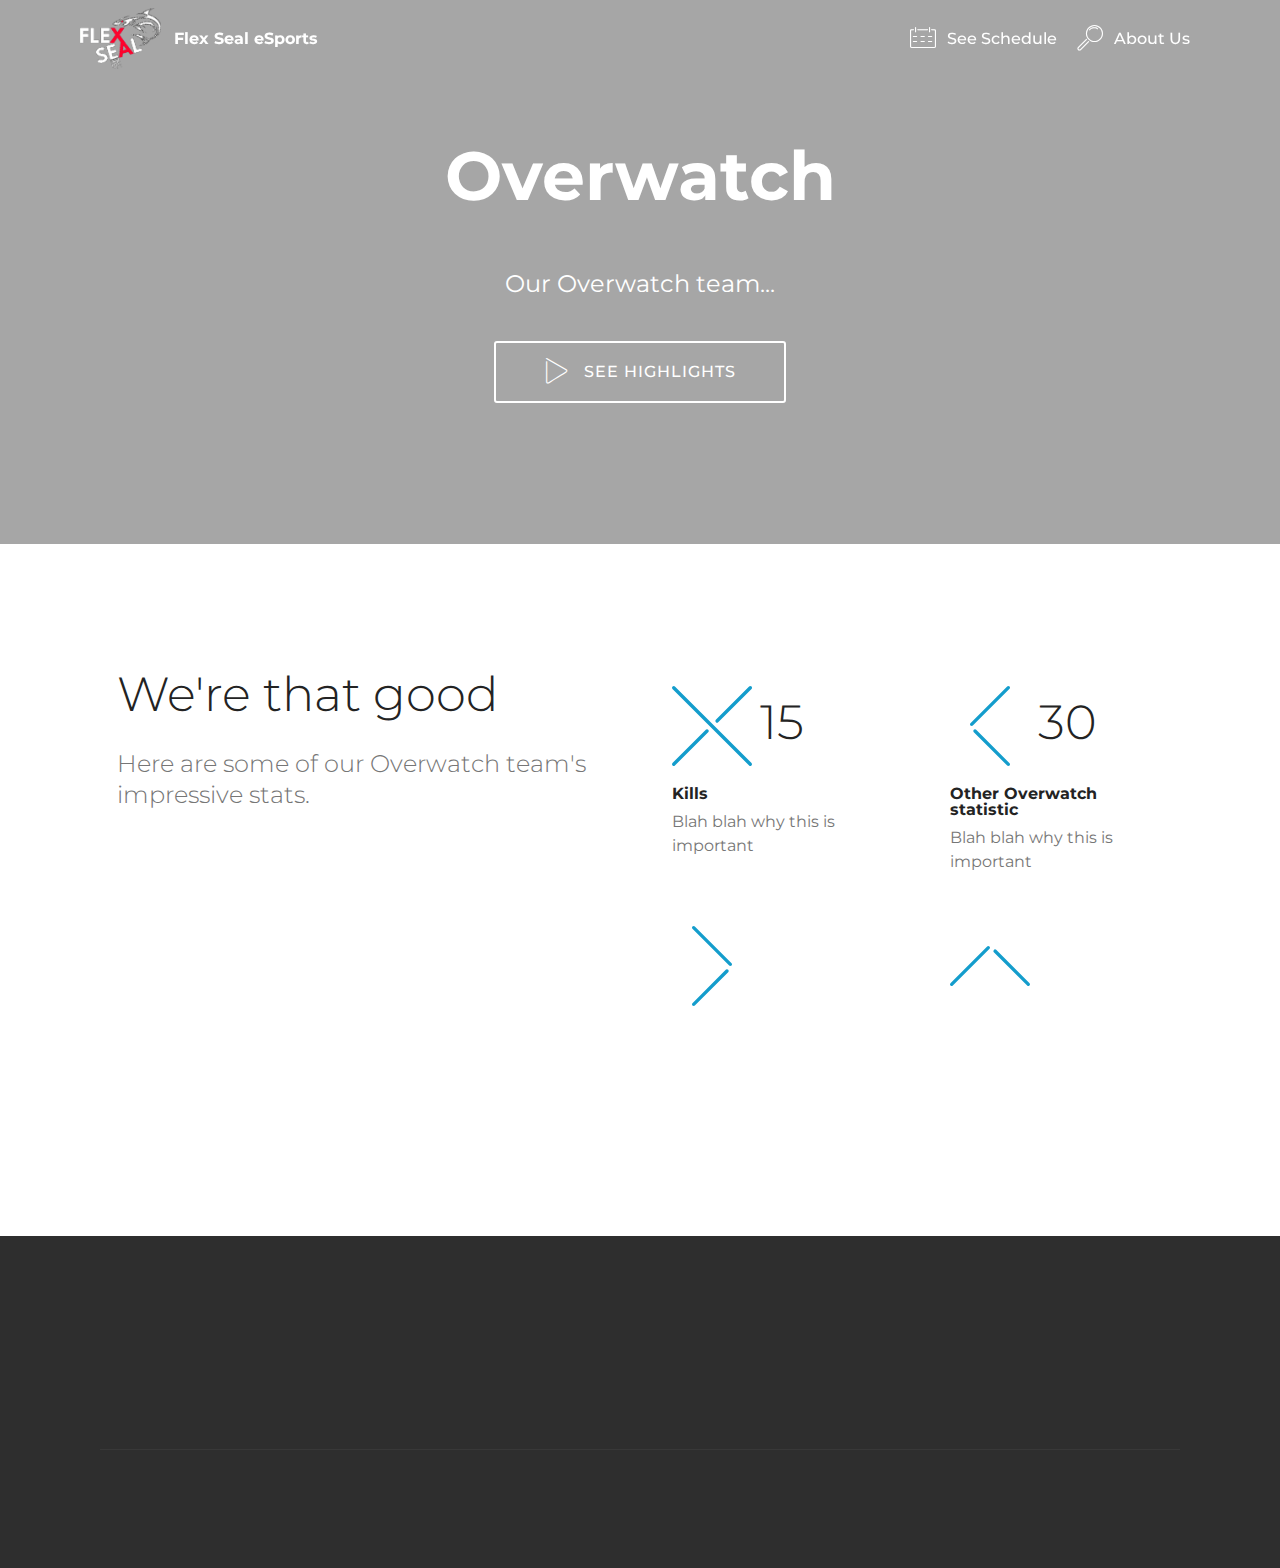
==== commit c0f64f59: "0.7.7" ====
--- a/page1.html
+++ b/page1.html
@@ -14,8 +14,9 @@
   <link rel="stylesheet" href="assets/bootstrap/css/bootstrap.min.css">
   <link rel="stylesheet" href="assets/bootstrap/css/bootstrap-grid.min.css">
   <link rel="stylesheet" href="assets/bootstrap/css/bootstrap-reboot.min.css">
+  <link rel="stylesheet" href="assets/dropdown/css/style.css">
   <link rel="stylesheet" href="assets/socicon/css/styles.css">
-  <link rel="stylesheet" href="assets/dropdown/css/style.css">
+  <link rel="stylesheet" href="assets/animatecss/animate.min.css">
   <link rel="stylesheet" href="assets/theme/css/style.css">
   <link rel="stylesheet" href="assets/mobirise/css/mbr-additional.css" type="text/css">
   
@@ -23,7 +24,7 @@
   
 </head>
 <body>
-  <section class="menu cid-qKrsAj28Aa" once="menu" id="menu1-1o">
+  <section class="menu cid-qKAbDXD7Px" once="menu" id="menu1-28">
 
     
 
@@ -62,7 +63,7 @@
     </nav>
 </section>
 
-<section class="engine"><a href="https://mobirise.ws/p">open source website builder</a></section><section class="header1 cid-qKfmSEvyE3" data-bg-video="https://www.youtube.com/watch?v=FlI8lDyLDvc" id="header1-o">
+<section class="engine"><a href="https://mobirise.ws/i">build free website</a></section><section class="header1 cid-qKfmSEvyE3" data-bg-video="https://www.youtube.com/watch?v=FlI8lDyLDvc" id="header1-o">
 
     
 
@@ -249,13 +250,14 @@
   <script src="assets/tether/tether.min.js"></script>
   <script src="assets/bootstrap/js/bootstrap.min.js"></script>
   <script src="assets/smoothscroll/smooth-scroll.js"></script>
-  <script src="assets/touchswipe/jquery.touch-swipe.min.js"></script>
+  <script src="assets/dropdown/js/script.min.js"></script>
+  <script src="assets/viewportchecker/jquery.viewportchecker.js"></script>
   <script src="assets/ytplayer/jquery.mb.ytplayer.min.js"></script>
   <script src="assets/vimeoplayer/jquery.mb.vimeo_player.js"></script>
-  <script src="assets/viewportchecker/jquery.viewportchecker.js"></script>
-  <script src="assets/dropdown/js/script.min.js"></script>
+  <script src="assets/touchswipe/jquery.touch-swipe.min.js"></script>
   <script src="assets/theme/js/script.js"></script>
   
   
-</body>
+  <input name="animation" type="hidden">
+  </body>
 </html>--- a/assets/mobirise/css/mbr-additional.css
+++ b/assets/mobirise/css/mbr-additional.css
@@ -1,4 +1,4 @@
-@import url(https://fonts.googleapis.com/css?family=Rubik:300,300i,400,400i,500,500i,700,700i,900,900i);
+@import url(https://fonts.googleapis.com/css?family=Montserrat:100,100i,200,200i,300,300i,400,400i,500,500i,600,600i,700,700i,800,800i,900,900i);
 
 
 
@@ -20,35 +20,35 @@
   line-height: 1.6;
 }
 .display-1 {
-  font-family: 'Rubik', sans-serif;
+  font-family: 'Montserrat', sans-serif;
   font-size: 4.25rem;
 }
 .display-1 > .mbr-iconfont {
   font-size: 6.8rem;
 }
 .display-2 {
-  font-family: 'Rubik', sans-serif;
+  font-family: 'Montserrat', sans-serif;
   font-size: 3rem;
 }
 .display-2 > .mbr-iconfont {
   font-size: 4.8rem;
 }
 .display-4 {
-  font-family: 'Rubik', sans-serif;
+  font-family: 'Montserrat', sans-serif;
   font-size: 1rem;
 }
 .display-4 > .mbr-iconfont {
   font-size: 1.6rem;
 }
 .display-5 {
-  font-family: 'Rubik', sans-serif;
+  font-family: 'Montserrat', sans-serif;
   font-size: 1.5rem;
 }
 .display-5 > .mbr-iconfont {
   font-size: 2.4rem;
 }
 .display-7 {
-  font-family: 'Rubik', sans-serif;
+  font-family: 'Montserrat', sans-serif;
   font-size: 1rem;
 }
 .display-7 > .mbr-iconfont {
@@ -639,7 +639,7 @@
   background-color: #f5f5f5;
   box-shadow: none;
   color: #565656;
-  font-family: 'Rubik', sans-serif;
+  font-family: 'Montserrat', sans-serif;
   font-size: 1rem;
   line-height: 1.43;
   min-height: 3.5em;
@@ -1837,48 +1837,48 @@
     -webkit-justify-content: center;
   }
 }
-.cid-qKrsAj28Aa .navbar {
+.cid-qKAbDXD7Px .navbar {
   padding: .5rem 0;
   background: #333333;
   transition: none;
   min-height: 77px;
 }
-.cid-qKrsAj28Aa .navbar-dropdown.bg-color.transparent.opened {
+.cid-qKAbDXD7Px .navbar-dropdown.bg-color.transparent.opened {
   background: #333333;
 }
-.cid-qKrsAj28Aa a {
+.cid-qKAbDXD7Px a {
   font-style: normal;
 }
-.cid-qKrsAj28Aa .nav-item span {
+.cid-qKAbDXD7Px .nav-item span {
   padding-right: 0.4em;
   line-height: 0.5em;
   vertical-align: text-bottom;
   position: relative;
   text-decoration: none;
 }
-.cid-qKrsAj28Aa .nav-item a {
+.cid-qKAbDXD7Px .nav-item a {
   display: flex;
   align-items: center;
   justify-content: center;
   padding: 0.7rem 0 !important;
   margin: 0rem .65rem !important;
 }
-.cid-qKrsAj28Aa .nav-item:focus,
-.cid-qKrsAj28Aa .nav-link:focus {
+.cid-qKAbDXD7Px .nav-item:focus,
+.cid-qKAbDXD7Px .nav-link:focus {
   outline: none;
 }
-.cid-qKrsAj28Aa .btn {
+.cid-qKAbDXD7Px .btn {
   padding: 0.4rem 1.5rem;
   display: inline-flex;
   align-items: center;
 }
-.cid-qKrsAj28Aa .btn .mbr-iconfont {
+.cid-qKAbDXD7Px .btn .mbr-iconfont {
   font-size: 1.6rem;
 }
-.cid-qKrsAj28Aa .menu-logo {
+.cid-qKAbDXD7Px .menu-logo {
   margin-right: auto;
 }
-.cid-qKrsAj28Aa .menu-logo .navbar-brand {
+.cid-qKAbDXD7Px .menu-logo .navbar-brand {
   display: flex;
   margin-left: 5rem;
   padding: 0;
@@ -1886,7 +1886,7 @@
   min-height: 3.8rem;
   align-items: center;
 }
-.cid-qKrsAj28Aa .menu-logo .navbar-brand .navbar-caption-wrap {
+.cid-qKAbDXD7Px .menu-logo .navbar-brand .navbar-caption-wrap {
   display: -webkit-flex;
   -webkit-align-items: center;
   align-items: center;
@@ -1894,40 +1894,40 @@
   min-width: 7rem;
   margin: .3rem 0;
 }
-.cid-qKrsAj28Aa .menu-logo .navbar-brand .navbar-caption-wrap .navbar-caption {
+.cid-qKAbDXD7Px .menu-logo .navbar-brand .navbar-caption-wrap .navbar-caption {
   line-height: 1.2rem !important;
   padding-right: 2rem;
 }
-.cid-qKrsAj28Aa .menu-logo .navbar-brand .navbar-logo {
+.cid-qKAbDXD7Px .menu-logo .navbar-brand .navbar-logo {
   font-size: 4rem;
   transition: font-size 0.25s;
 }
-.cid-qKrsAj28Aa .menu-logo .navbar-brand .navbar-logo img {
+.cid-qKAbDXD7Px .menu-logo .navbar-brand .navbar-logo img {
   display: flex;
 }
-.cid-qKrsAj28Aa .menu-logo .navbar-brand .navbar-logo .mbr-iconfont {
+.cid-qKAbDXD7Px .menu-logo .navbar-brand .navbar-logo .mbr-iconfont {
   transition: font-size 0.25s;
 }
-.cid-qKrsAj28Aa .navbar-toggleable-sm .navbar-collapse {
+.cid-qKAbDXD7Px .navbar-toggleable-sm .navbar-collapse {
   justify-content: flex-end;
   -webkit-justify-content: flex-end;
   padding-right: 5rem;
   width: auto;
 }
-.cid-qKrsAj28Aa .navbar-toggleable-sm .navbar-collapse .navbar-nav {
+.cid-qKAbDXD7Px .navbar-toggleable-sm .navbar-collapse .navbar-nav {
   flex-wrap: wrap;
   -webkit-flex-wrap: wrap;
   padding-left: 0;
 }
-.cid-qKrsAj28Aa .navbar-toggleable-sm .navbar-collapse .navbar-nav .nav-item {
+.cid-qKAbDXD7Px .navbar-toggleable-sm .navbar-collapse .navbar-nav .nav-item {
   -webkit-align-self: center;
   align-self: center;
 }
-.cid-qKrsAj28Aa .navbar-toggleable-sm .navbar-collapse .navbar-buttons {
+.cid-qKAbDXD7Px .navbar-toggleable-sm .navbar-collapse .navbar-buttons {
   padding-left: 0;
   padding-bottom: 0;
 }
-.cid-qKrsAj28Aa .dropdown .dropdown-menu {
+.cid-qKAbDXD7Px .dropdown .dropdown-menu {
   background: #333333;
   display: none;
   position: absolute;
@@ -1936,20 +1936,20 @@
   padding-bottom: 1.4rem;
   text-align: left;
 }
-.cid-qKrsAj28Aa .dropdown .dropdown-menu .dropdown-item {
+.cid-qKAbDXD7Px .dropdown .dropdown-menu .dropdown-item {
   width: auto;
   padding: 0.235em 1.5385em 0.235em 1.5385em !important;
 }
-.cid-qKrsAj28Aa .dropdown .dropdown-menu .dropdown-item::after {
+.cid-qKAbDXD7Px .dropdown .dropdown-menu .dropdown-item::after {
   right: 0.5rem;
 }
-.cid-qKrsAj28Aa .dropdown .dropdown-menu .dropdown-submenu {
+.cid-qKAbDXD7Px .dropdown .dropdown-menu .dropdown-submenu {
   margin: 0;
 }
-.cid-qKrsAj28Aa .dropdown.open > .dropdown-menu {
+.cid-qKAbDXD7Px .dropdown.open > .dropdown-menu {
   display: block;
 }
-.cid-qKrsAj28Aa .navbar-toggleable-sm.opened:after {
+.cid-qKAbDXD7Px .navbar-toggleable-sm.opened:after {
   position: absolute;
   width: 100vw;
   height: 100vh;
@@ -1961,28 +1961,28 @@
   -webkit-transform: translateY(100%);
   z-index: 1000;
 }
-.cid-qKrsAj28Aa .navbar.navbar-short {
+.cid-qKAbDXD7Px .navbar.navbar-short {
   min-height: 60px;
   transition: all .2s;
 }
-.cid-qKrsAj28Aa .navbar.navbar-short .navbar-toggler-right {
+.cid-qKAbDXD7Px .navbar.navbar-short .navbar-toggler-right {
   top: 20px;
 }
-.cid-qKrsAj28Aa .navbar.navbar-short .navbar-logo a {
+.cid-qKAbDXD7Px .navbar.navbar-short .navbar-logo a {
   font-size: 2.5rem !important;
   line-height: 2.5rem;
   transition: font-size 0.25s;
 }
-.cid-qKrsAj28Aa .navbar.navbar-short .navbar-logo a .mbr-iconfont {
+.cid-qKAbDXD7Px .navbar.navbar-short .navbar-logo a .mbr-iconfont {
   font-size: 2.5rem !important;
 }
-.cid-qKrsAj28Aa .navbar.navbar-short .navbar-logo a img {
+.cid-qKAbDXD7Px .navbar.navbar-short .navbar-logo a img {
   height: 3rem !important;
 }
-.cid-qKrsAj28Aa .navbar.navbar-short .navbar-brand {
+.cid-qKAbDXD7Px .navbar.navbar-short .navbar-brand {
   min-height: 3rem;
 }
-.cid-qKrsAj28Aa button.navbar-toggler {
+.cid-qKAbDXD7Px button.navbar-toggler {
   width: 31px;
   height: 18px;
   cursor: pointer;
@@ -1990,10 +1990,10 @@
   top: 1.5rem;
   right: 1rem;
 }
-.cid-qKrsAj28Aa button.navbar-toggler:focus {
+.cid-qKAbDXD7Px button.navbar-toggler:focus {
   outline: none;
 }
-.cid-qKrsAj28Aa button.navbar-toggler .hamburger span {
+.cid-qKAbDXD7Px button.navbar-toggler .hamburger span {
   position: absolute;
   right: 0;
   width: 30px;
@@ -2001,92 +2001,92 @@
   border-right: 5px;
   background-color: #ffffff;
 }
-.cid-qKrsAj28Aa button.navbar-toggler .hamburger span:nth-child(1) {
+.cid-qKAbDXD7Px button.navbar-toggler .hamburger span:nth-child(1) {
   top: 0;
   transition: all .2s;
 }
-.cid-qKrsAj28Aa button.navbar-toggler .hamburger span:nth-child(2) {
+.cid-qKAbDXD7Px button.navbar-toggler .hamburger span:nth-child(2) {
   top: 8px;
   transition: all .15s;
 }
-.cid-qKrsAj28Aa button.navbar-toggler .hamburger span:nth-child(3) {
+.cid-qKAbDXD7Px button.navbar-toggler .hamburger span:nth-child(3) {
   top: 8px;
   transition: all .15s;
 }
-.cid-qKrsAj28Aa button.navbar-toggler .hamburger span:nth-child(4) {
+.cid-qKAbDXD7Px button.navbar-toggler .hamburger span:nth-child(4) {
   top: 16px;
   transition: all .2s;
 }
-.cid-qKrsAj28Aa nav.opened .hamburger span:nth-child(1) {
+.cid-qKAbDXD7Px nav.opened .hamburger span:nth-child(1) {
   top: 8px;
   width: 0;
   opacity: 0;
   right: 50%;
   transition: all .2s;
 }
-.cid-qKrsAj28Aa nav.opened .hamburger span:nth-child(2) {
+.cid-qKAbDXD7Px nav.opened .hamburger span:nth-child(2) {
   -webkit-transform: rotate(45deg);
   transform: rotate(45deg);
   transition: all .25s;
 }
-.cid-qKrsAj28Aa nav.opened .hamburger span:nth-child(3) {
+.cid-qKAbDXD7Px nav.opened .hamburger span:nth-child(3) {
   -webkit-transform: rotate(-45deg);
   transform: rotate(-45deg);
   transition: all .25s;
 }
-.cid-qKrsAj28Aa nav.opened .hamburger span:nth-child(4) {
+.cid-qKAbDXD7Px nav.opened .hamburger span:nth-child(4) {
   top: 8px;
   width: 0;
   opacity: 0;
   right: 50%;
   transition: all .2s;
 }
-.cid-qKrsAj28Aa .collapsed.navbar-expand {
+.cid-qKAbDXD7Px .collapsed.navbar-expand {
   flex-direction: column;
 }
-.cid-qKrsAj28Aa .collapsed .btn {
+.cid-qKAbDXD7Px .collapsed .btn {
   display: flex;
 }
-.cid-qKrsAj28Aa .collapsed .navbar-collapse {
+.cid-qKAbDXD7Px .collapsed .navbar-collapse {
   display: none !important;
   padding-right: 0 !important;
 }
-.cid-qKrsAj28Aa .collapsed .navbar-collapse.collapsing,
-.cid-qKrsAj28Aa .collapsed .navbar-collapse.show {
+.cid-qKAbDXD7Px .collapsed .navbar-collapse.collapsing,
+.cid-qKAbDXD7Px .collapsed .navbar-collapse.show {
   display: block !important;
 }
-.cid-qKrsAj28Aa .collapsed .navbar-collapse.collapsing .navbar-nav,
-.cid-qKrsAj28Aa .collapsed .navbar-collapse.show .navbar-nav {
+.cid-qKAbDXD7Px .collapsed .navbar-collapse.collapsing .navbar-nav,
+.cid-qKAbDXD7Px .collapsed .navbar-collapse.show .navbar-nav {
   display: block;
   text-align: center;
 }
-.cid-qKrsAj28Aa .collapsed .navbar-collapse.collapsing .navbar-nav .nav-item,
-.cid-qKrsAj28Aa .collapsed .navbar-collapse.show .navbar-nav .nav-item {
+.cid-qKAbDXD7Px .collapsed .navbar-collapse.collapsing .navbar-nav .nav-item,
+.cid-qKAbDXD7Px .collapsed .navbar-collapse.show .navbar-nav .nav-item {
   clear: both;
 }
-.cid-qKrsAj28Aa .collapsed .navbar-collapse.collapsing .navbar-nav .nav-item:last-child,
-.cid-qKrsAj28Aa .collapsed .navbar-collapse.show .navbar-nav .nav-item:last-child {
+.cid-qKAbDXD7Px .collapsed .navbar-collapse.collapsing .navbar-nav .nav-item:last-child,
+.cid-qKAbDXD7Px .collapsed .navbar-collapse.show .navbar-nav .nav-item:last-child {
   margin-bottom: 1rem;
 }
-.cid-qKrsAj28Aa .collapsed .navbar-collapse.collapsing .navbar-buttons,
-.cid-qKrsAj28Aa .collapsed .navbar-collapse.show .navbar-buttons {
+.cid-qKAbDXD7Px .collapsed .navbar-collapse.collapsing .navbar-buttons,
+.cid-qKAbDXD7Px .collapsed .navbar-collapse.show .navbar-buttons {
   text-align: center;
 }
-.cid-qKrsAj28Aa .collapsed .navbar-collapse.collapsing .navbar-buttons:last-child,
-.cid-qKrsAj28Aa .collapsed .navbar-collapse.show .navbar-buttons:last-child {
+.cid-qKAbDXD7Px .collapsed .navbar-collapse.collapsing .navbar-buttons:last-child,
+.cid-qKAbDXD7Px .collapsed .navbar-collapse.show .navbar-buttons:last-child {
   margin-bottom: 1rem;
 }
-.cid-qKrsAj28Aa .collapsed button.navbar-toggler {
+.cid-qKAbDXD7Px .collapsed button.navbar-toggler {
   display: block;
 }
-.cid-qKrsAj28Aa .collapsed .navbar-brand {
+.cid-qKAbDXD7Px .collapsed .navbar-brand {
   margin-left: 1rem !important;
 }
-.cid-qKrsAj28Aa .collapsed .navbar-toggleable-sm {
+.cid-qKAbDXD7Px .collapsed .navbar-toggleable-sm {
   flex-direction: column;
   -webkit-flex-direction: column;
 }
-.cid-qKrsAj28Aa .collapsed .dropdown .dropdown-menu {
+.cid-qKAbDXD7Px .collapsed .dropdown .dropdown-menu {
   width: 100%;
   text-align: center;
   position: relative;
@@ -2098,19 +2098,19 @@
   transition-duration: .5s;
   transition-property: opacity,padding,height;
 }
-.cid-qKrsAj28Aa .collapsed .dropdown.open > .dropdown-menu {
+.cid-qKAbDXD7Px .collapsed .dropdown.open > .dropdown-menu {
   position: relative;
   opacity: 1;
   height: auto;
   padding: 1.4rem 0;
   visibility: visible;
 }
-.cid-qKrsAj28Aa .collapsed .dropdown .dropdown-submenu {
+.cid-qKAbDXD7Px .collapsed .dropdown .dropdown-submenu {
   left: 0;
   text-align: center;
   width: 100%;
 }
-.cid-qKrsAj28Aa .collapsed .dropdown .dropdown-toggle[data-toggle="dropdown-submenu"]::after {
+.cid-qKAbDXD7Px .collapsed .dropdown .dropdown-toggle[data-toggle="dropdown-submenu"]::after {
   margin-top: 0;
   position: inherit;
   right: 0;
@@ -2126,55 +2126,55 @@
   border-left: .30em solid transparent;
 }
 @media (max-width: 991px) {
-  .cid-qKrsAj28Aa .navbar-expand {
+  .cid-qKAbDXD7Px .navbar-expand {
     flex-direction: column;
   }
-  .cid-qKrsAj28Aa img {
+  .cid-qKAbDXD7Px img {
     height: 3.8rem !important;
   }
-  .cid-qKrsAj28Aa .btn {
+  .cid-qKAbDXD7Px .btn {
     display: flex;
   }
-  .cid-qKrsAj28Aa button.navbar-toggler {
+  .cid-qKAbDXD7Px button.navbar-toggler {
     display: block;
   }
-  .cid-qKrsAj28Aa .navbar-brand {
+  .cid-qKAbDXD7Px .navbar-brand {
     margin-left: 1rem !important;
   }
-  .cid-qKrsAj28Aa .navbar-toggleable-sm {
+  .cid-qKAbDXD7Px .navbar-toggleable-sm {
     flex-direction: column;
     -webkit-flex-direction: column;
   }
-  .cid-qKrsAj28Aa .navbar-collapse {
+  .cid-qKAbDXD7Px .navbar-collapse {
     display: none !important;
     padding-right: 0 !important;
   }
-  .cid-qKrsAj28Aa .navbar-collapse.collapsing,
-  .cid-qKrsAj28Aa .navbar-collapse.show {
+  .cid-qKAbDXD7Px .navbar-collapse.collapsing,
+  .cid-qKAbDXD7Px .navbar-collapse.show {
     display: block !important;
   }
-  .cid-qKrsAj28Aa .navbar-collapse.collapsing .navbar-nav,
-  .cid-qKrsAj28Aa .navbar-collapse.show .navbar-nav {
+  .cid-qKAbDXD7Px .navbar-collapse.collapsing .navbar-nav,
+  .cid-qKAbDXD7Px .navbar-collapse.show .navbar-nav {
     display: block;
     text-align: center;
   }
-  .cid-qKrsAj28Aa .navbar-collapse.collapsing .navbar-nav .nav-item,
-  .cid-qKrsAj28Aa .navbar-collapse.show .navbar-nav .nav-item {
+  .cid-qKAbDXD7Px .navbar-collapse.collapsing .navbar-nav .nav-item,
+  .cid-qKAbDXD7Px .navbar-collapse.show .navbar-nav .nav-item {
     clear: both;
   }
-  .cid-qKrsAj28Aa .navbar-collapse.collapsing .navbar-nav .nav-item:last-child,
-  .cid-qKrsAj28Aa .navbar-collapse.show .navbar-nav .nav-item:last-child {
+  .cid-qKAbDXD7Px .navbar-collapse.collapsing .navbar-nav .nav-item:last-child,
+  .cid-qKAbDXD7Px .navbar-collapse.show .navbar-nav .nav-item:last-child {
     margin-bottom: 1rem;
   }
-  .cid-qKrsAj28Aa .navbar-collapse.collapsing .navbar-buttons,
-  .cid-qKrsAj28Aa .navbar-collapse.show .navbar-buttons {
+  .cid-qKAbDXD7Px .navbar-collapse.collapsing .navbar-buttons,
+  .cid-qKAbDXD7Px .navbar-collapse.show .navbar-buttons {
     text-align: center;
   }
-  .cid-qKrsAj28Aa .navbar-collapse.collapsing .navbar-buttons:last-child,
-  .cid-qKrsAj28Aa .navbar-collapse.show .navbar-buttons:last-child {
+  .cid-qKAbDXD7Px .navbar-collapse.collapsing .navbar-buttons:last-child,
+  .cid-qKAbDXD7Px .navbar-collapse.show .navbar-buttons:last-child {
     margin-bottom: 1rem;
   }
-  .cid-qKrsAj28Aa .dropdown .dropdown-menu {
+  .cid-qKAbDXD7Px .dropdown .dropdown-menu {
     width: 100%;
     text-align: center;
     position: relative;
@@ -2186,19 +2186,19 @@
     transition-duration: .5s;
     transition-property: opacity,padding,height;
   }
-  .cid-qKrsAj28Aa .dropdown.open > .dropdown-menu {
+  .cid-qKAbDXD7Px .dropdown.open > .dropdown-menu {
     position: relative;
     opacity: 1;
     height: auto;
     padding: 1.4rem 0;
     visibility: visible;
   }
-  .cid-qKrsAj28Aa .dropdown .dropdown-submenu {
+  .cid-qKAbDXD7Px .dropdown .dropdown-submenu {
     left: 0;
     text-align: center;
     width: 100%;
   }
-  .cid-qKrsAj28Aa .dropdown .dropdown-toggle[data-toggle="dropdown-submenu"]::after {
+  .cid-qKAbDXD7Px .dropdown .dropdown-toggle[data-toggle="dropdown-submenu"]::after {
     margin-top: 0;
     position: inherit;
     right: 0;
@@ -2215,15 +2215,15 @@
   }
 }
 @media (min-width: 767px) {
-  .cid-qKrsAj28Aa .menu-logo {
+  .cid-qKAbDXD7Px .menu-logo {
     flex-shrink: 0;
   }
 }
-.cid-qKrsAj28Aa .navbar-collapse {
+.cid-qKAbDXD7Px .navbar-collapse {
   flex-basis: auto;
 }
-.cid-qKrsAj28Aa .nav-link:hover,
-.cid-qKrsAj28Aa .dropdown-item:hover {
+.cid-qKAbDXD7Px .nav-link:hover,
+.cid-qKAbDXD7Px .dropdown-item:hover {
   color: #c1c1c1 !important;
 }
 .cid-qKfmSEvyE3 {
@@ -2352,48 +2352,48 @@
     -webkit-justify-content: center;
   }
 }
-.cid-qKrsDh2DxY .navbar {
+.cid-qKAbGd03SM .navbar {
   padding: .5rem 0;
   background: #333333;
   transition: none;
   min-height: 77px;
 }
-.cid-qKrsDh2DxY .navbar-dropdown.bg-color.transparent.opened {
+.cid-qKAbGd03SM .navbar-dropdown.bg-color.transparent.opened {
   background: #333333;
 }
-.cid-qKrsDh2DxY a {
+.cid-qKAbGd03SM a {
   font-style: normal;
 }
-.cid-qKrsDh2DxY .nav-item span {
+.cid-qKAbGd03SM .nav-item span {
   padding-right: 0.4em;
   line-height: 0.5em;
   vertical-align: text-bottom;
   position: relative;
   text-decoration: none;
 }
-.cid-qKrsDh2DxY .nav-item a {
+.cid-qKAbGd03SM .nav-item a {
   display: flex;
   align-items: center;
   justify-content: center;
   padding: 0.7rem 0 !important;
   margin: 0rem .65rem !important;
 }
-.cid-qKrsDh2DxY .nav-item:focus,
-.cid-qKrsDh2DxY .nav-link:focus {
+.cid-qKAbGd03SM .nav-item:focus,
+.cid-qKAbGd03SM .nav-link:focus {
   outline: none;
 }
-.cid-qKrsDh2DxY .btn {
+.cid-qKAbGd03SM .btn {
   padding: 0.4rem 1.5rem;
   display: inline-flex;
   align-items: center;
 }
-.cid-qKrsDh2DxY .btn .mbr-iconfont {
+.cid-qKAbGd03SM .btn .mbr-iconfont {
   font-size: 1.6rem;
 }
-.cid-qKrsDh2DxY .menu-logo {
+.cid-qKAbGd03SM .menu-logo {
   margin-right: auto;
 }
-.cid-qKrsDh2DxY .menu-logo .navbar-brand {
+.cid-qKAbGd03SM .menu-logo .navbar-brand {
   display: flex;
   margin-left: 5rem;
   padding: 0;
@@ -2401,7 +2401,7 @@
   min-height: 3.8rem;
   align-items: center;
 }
-.cid-qKrsDh2DxY .menu-logo .navbar-brand .navbar-caption-wrap {
+.cid-qKAbGd03SM .menu-logo .navbar-brand .navbar-caption-wrap {
   display: -webkit-flex;
   -webkit-align-items: center;
   align-items: center;
@@ -2409,40 +2409,40 @@
   min-width: 7rem;
   margin: .3rem 0;
 }
-.cid-qKrsDh2DxY .menu-logo .navbar-brand .navbar-caption-wrap .navbar-caption {
+.cid-qKAbGd03SM .menu-logo .navbar-brand .navbar-caption-wrap .navbar-caption {
   line-height: 1.2rem !important;
   padding-right: 2rem;
 }
-.cid-qKrsDh2DxY .menu-logo .navbar-brand .navbar-logo {
+.cid-qKAbGd03SM .menu-logo .navbar-brand .navbar-logo {
   font-size: 4rem;
   transition: font-size 0.25s;
 }
-.cid-qKrsDh2DxY .menu-logo .navbar-brand .navbar-logo img {
+.cid-qKAbGd03SM .menu-logo .navbar-brand .navbar-logo img {
   display: flex;
 }
-.cid-qKrsDh2DxY .menu-logo .navbar-brand .navbar-logo .mbr-iconfont {
+.cid-qKAbGd03SM .menu-logo .navbar-brand .navbar-logo .mbr-iconfont {
   transition: font-size 0.25s;
 }
-.cid-qKrsDh2DxY .navbar-toggleable-sm .navbar-collapse {
+.cid-qKAbGd03SM .navbar-toggleable-sm .navbar-collapse {
   justify-content: flex-end;
   -webkit-justify-content: flex-end;
   padding-right: 5rem;
   width: auto;
 }
-.cid-qKrsDh2DxY .navbar-toggleable-sm .navbar-collapse .navbar-nav {
+.cid-qKAbGd03SM .navbar-toggleable-sm .navbar-collapse .navbar-nav {
   flex-wrap: wrap;
   -webkit-flex-wrap: wrap;
   padding-left: 0;
 }
-.cid-qKrsDh2DxY .navbar-toggleable-sm .navbar-collapse .navbar-nav .nav-item {
+.cid-qKAbGd03SM .navbar-toggleable-sm .navbar-collapse .navbar-nav .nav-item {
   -webkit-align-self: center;
   align-self: center;
 }
-.cid-qKrsDh2DxY .navbar-toggleable-sm .navbar-collapse .navbar-buttons {
+.cid-qKAbGd03SM .navbar-toggleable-sm .navbar-collapse .navbar-buttons {
   padding-left: 0;
   padding-bottom: 0;
 }
-.cid-qKrsDh2DxY .dropdown .dropdown-menu {
+.cid-qKAbGd03SM .dropdown .dropdown-menu {
   background: #333333;
   display: none;
   position: absolute;
@@ -2451,20 +2451,20 @@
   padding-bottom: 1.4rem;
   text-align: left;
 }
-.cid-qKrsDh2DxY .dropdown .dropdown-menu .dropdown-item {
+.cid-qKAbGd03SM .dropdown .dropdown-menu .dropdown-item {
   width: auto;
   padding: 0.235em 1.5385em 0.235em 1.5385em !important;
 }
-.cid-qKrsDh2DxY .dropdown .dropdown-menu .dropdown-item::after {
+.cid-qKAbGd03SM .dropdown .dropdown-menu .dropdown-item::after {
   right: 0.5rem;
 }
-.cid-qKrsDh2DxY .dropdown .dropdown-menu .dropdown-submenu {
+.cid-qKAbGd03SM .dropdown .dropdown-menu .dropdown-submenu {
   margin: 0;
 }
-.cid-qKrsDh2DxY .dropdown.open > .dropdown-menu {
+.cid-qKAbGd03SM .dropdown.open > .dropdown-menu {
   display: block;
 }
-.cid-qKrsDh2DxY .navbar-toggleable-sm.opened:after {
+.cid-qKAbGd03SM .navbar-toggleable-sm.opened:after {
   position: absolute;
   width: 100vw;
   height: 100vh;
@@ -2476,28 +2476,28 @@
   -webkit-transform: translateY(100%);
   z-index: 1000;
 }
-.cid-qKrsDh2DxY .navbar.navbar-short {
+.cid-qKAbGd03SM .navbar.navbar-short {
   min-height: 60px;
   transition: all .2s;
 }
-.cid-qKrsDh2DxY .navbar.navbar-short .navbar-toggler-right {
+.cid-qKAbGd03SM .navbar.navbar-short .navbar-toggler-right {
   top: 20px;
 }
-.cid-qKrsDh2DxY .navbar.navbar-short .navbar-logo a {
+.cid-qKAbGd03SM .navbar.navbar-short .navbar-logo a {
   font-size: 2.5rem !important;
   line-height: 2.5rem;
   transition: font-size 0.25s;
 }
-.cid-qKrsDh2DxY .navbar.navbar-short .navbar-logo a .mbr-iconfont {
+.cid-qKAbGd03SM .navbar.navbar-short .navbar-logo a .mbr-iconfont {
   font-size: 2.5rem !important;
 }
-.cid-qKrsDh2DxY .navbar.navbar-short .navbar-logo a img {
+.cid-qKAbGd03SM .navbar.navbar-short .navbar-logo a img {
   height: 3rem !important;
 }
-.cid-qKrsDh2DxY .navbar.navbar-short .navbar-brand {
+.cid-qKAbGd03SM .navbar.navbar-short .navbar-brand {
   min-height: 3rem;
 }
-.cid-qKrsDh2DxY button.navbar-toggler {
+.cid-qKAbGd03SM button.navbar-toggler {
   width: 31px;
   height: 18px;
   cursor: pointer;
@@ -2505,10 +2505,10 @@
   top: 1.5rem;
   right: 1rem;
 }
-.cid-qKrsDh2DxY button.navbar-toggler:focus {
+.cid-qKAbGd03SM button.navbar-toggler:focus {
   outline: none;
 }
-.cid-qKrsDh2DxY button.navbar-toggler .hamburger span {
+.cid-qKAbGd03SM button.navbar-toggler .hamburger span {
   position: absolute;
   right: 0;
   width: 30px;
@@ -2516,92 +2516,92 @@
   border-right: 5px;
   background-color: #ffffff;
 }
-.cid-qKrsDh2DxY button.navbar-toggler .hamburger span:nth-child(1) {
+.cid-qKAbGd03SM button.navbar-toggler .hamburger span:nth-child(1) {
   top: 0;
   transition: all .2s;
 }
-.cid-qKrsDh2DxY button.navbar-toggler .hamburger span:nth-child(2) {
+.cid-qKAbGd03SM button.navbar-toggler .hamburger span:nth-child(2) {
   top: 8px;
   transition: all .15s;
 }
-.cid-qKrsDh2DxY button.navbar-toggler .hamburger span:nth-child(3) {
+.cid-qKAbGd03SM button.navbar-toggler .hamburger span:nth-child(3) {
   top: 8px;
   transition: all .15s;
 }
-.cid-qKrsDh2DxY button.navbar-toggler .hamburger span:nth-child(4) {
+.cid-qKAbGd03SM button.navbar-toggler .hamburger span:nth-child(4) {
   top: 16px;
   transition: all .2s;
 }
-.cid-qKrsDh2DxY nav.opened .hamburger span:nth-child(1) {
+.cid-qKAbGd03SM nav.opened .hamburger span:nth-child(1) {
   top: 8px;
   width: 0;
   opacity: 0;
   right: 50%;
   transition: all .2s;
 }
-.cid-qKrsDh2DxY nav.opened .hamburger span:nth-child(2) {
+.cid-qKAbGd03SM nav.opened .hamburger span:nth-child(2) {
   -webkit-transform: rotate(45deg);
   transform: rotate(45deg);
   transition: all .25s;
 }
-.cid-qKrsDh2DxY nav.opened .hamburger span:nth-child(3) {
+.cid-qKAbGd03SM nav.opened .hamburger span:nth-child(3) {
   -webkit-transform: rotate(-45deg);
   transform: rotate(-45deg);
   transition: all .25s;
 }
-.cid-qKrsDh2DxY nav.opened .hamburger span:nth-child(4) {
+.cid-qKAbGd03SM nav.opened .hamburger span:nth-child(4) {
   top: 8px;
   width: 0;
   opacity: 0;
   right: 50%;
   transition: all .2s;
 }
-.cid-qKrsDh2DxY .collapsed.navbar-expand {
+.cid-qKAbGd03SM .collapsed.navbar-expand {
   flex-direction: column;
 }
-.cid-qKrsDh2DxY .collapsed .btn {
+.cid-qKAbGd03SM .collapsed .btn {
   display: flex;
 }
-.cid-qKrsDh2DxY .collapsed .navbar-collapse {
+.cid-qKAbGd03SM .collapsed .navbar-collapse {
   display: none !important;
   padding-right: 0 !important;
 }
-.cid-qKrsDh2DxY .collapsed .navbar-collapse.collapsing,
-.cid-qKrsDh2DxY .collapsed .navbar-collapse.show {
+.cid-qKAbGd03SM .collapsed .navbar-collapse.collapsing,
+.cid-qKAbGd03SM .collapsed .navbar-collapse.show {
   display: block !important;
 }
-.cid-qKrsDh2DxY .collapsed .navbar-collapse.collapsing .navbar-nav,
-.cid-qKrsDh2DxY .collapsed .navbar-collapse.show .navbar-nav {
+.cid-qKAbGd03SM .collapsed .navbar-collapse.collapsing .navbar-nav,
+.cid-qKAbGd03SM .collapsed .navbar-collapse.show .navbar-nav {
   display: block;
   text-align: center;
 }
-.cid-qKrsDh2DxY .collapsed .navbar-collapse.collapsing .navbar-nav .nav-item,
-.cid-qKrsDh2DxY .collapsed .navbar-collapse.show .navbar-nav .nav-item {
+.cid-qKAbGd03SM .collapsed .navbar-collapse.collapsing .navbar-nav .nav-item,
+.cid-qKAbGd03SM .collapsed .navbar-collapse.show .navbar-nav .nav-item {
   clear: both;
 }
-.cid-qKrsDh2DxY .collapsed .navbar-collapse.collapsing .navbar-nav .nav-item:last-child,
-.cid-qKrsDh2DxY .collapsed .navbar-collapse.show .navbar-nav .nav-item:last-child {
+.cid-qKAbGd03SM .collapsed .navbar-collapse.collapsing .navbar-nav .nav-item:last-child,
+.cid-qKAbGd03SM .collapsed .navbar-collapse.show .navbar-nav .nav-item:last-child {
   margin-bottom: 1rem;
 }
-.cid-qKrsDh2DxY .collapsed .navbar-collapse.collapsing .navbar-buttons,
-.cid-qKrsDh2DxY .collapsed .navbar-collapse.show .navbar-buttons {
+.cid-qKAbGd03SM .collapsed .navbar-collapse.collapsing .navbar-buttons,
+.cid-qKAbGd03SM .collapsed .navbar-collapse.show .navbar-buttons {
   text-align: center;
 }
-.cid-qKrsDh2DxY .collapsed .navbar-collapse.collapsing .navbar-buttons:last-child,
-.cid-qKrsDh2DxY .collapsed .navbar-collapse.show .navbar-buttons:last-child {
+.cid-qKAbGd03SM .collapsed .navbar-collapse.collapsing .navbar-buttons:last-child,
+.cid-qKAbGd03SM .collapsed .navbar-collapse.show .navbar-buttons:last-child {
   margin-bottom: 1rem;
 }
-.cid-qKrsDh2DxY .collapsed button.navbar-toggler {
+.cid-qKAbGd03SM .collapsed button.navbar-toggler {
   display: block;
 }
-.cid-qKrsDh2DxY .collapsed .navbar-brand {
+.cid-qKAbGd03SM .collapsed .navbar-brand {
   margin-left: 1rem !important;
 }
-.cid-qKrsDh2DxY .collapsed .navbar-toggleable-sm {
+.cid-qKAbGd03SM .collapsed .navbar-toggleable-sm {
   flex-direction: column;
   -webkit-flex-direction: column;
 }
-.cid-qKrsDh2DxY .collapsed .dropdown .dropdown-menu {
+.cid-qKAbGd03SM .collapsed .dropdown .dropdown-menu {
   width: 100%;
   text-align: center;
   position: relative;
@@ -2613,19 +2613,19 @@
   transition-duration: .5s;
   transition-property: opacity,padding,height;
 }
-.cid-qKrsDh2DxY .collapsed .dropdown.open > .dropdown-menu {
+.cid-qKAbGd03SM .collapsed .dropdown.open > .dropdown-menu {
   position: relative;
   opacity: 1;
   height: auto;
   padding: 1.4rem 0;
   visibility: visible;
 }
-.cid-qKrsDh2DxY .collapsed .dropdown .dropdown-submenu {
+.cid-qKAbGd03SM .collapsed .dropdown .dropdown-submenu {
   left: 0;
   text-align: center;
   width: 100%;
 }
-.cid-qKrsDh2DxY .collapsed .dropdown .dropdown-toggle[data-toggle="dropdown-submenu"]::after {
+.cid-qKAbGd03SM .collapsed .dropdown .dropdown-toggle[data-toggle="dropdown-submenu"]::after {
   margin-top: 0;
   position: inherit;
   right: 0;
@@ -2641,55 +2641,55 @@
   border-left: .30em solid transparent;
 }
 @media (max-width: 991px) {
-  .cid-qKrsDh2DxY .navbar-expand {
+  .cid-qKAbGd03SM .navbar-expand {
     flex-direction: column;
   }
-  .cid-qKrsDh2DxY img {
+  .cid-qKAbGd03SM img {
     height: 3.8rem !important;
   }
-  .cid-qKrsDh2DxY .btn {
+  .cid-qKAbGd03SM .btn {
     display: flex;
   }
-  .cid-qKrsDh2DxY button.navbar-toggler {
+  .cid-qKAbGd03SM button.navbar-toggler {
     display: block;
   }
-  .cid-qKrsDh2DxY .navbar-brand {
+  .cid-qKAbGd03SM .navbar-brand {
     margin-left: 1rem !important;
   }
-  .cid-qKrsDh2DxY .navbar-toggleable-sm {
+  .cid-qKAbGd03SM .navbar-toggleable-sm {
     flex-direction: column;
     -webkit-flex-direction: column;
   }
-  .cid-qKrsDh2DxY .navbar-collapse {
+  .cid-qKAbGd03SM .navbar-collapse {
     display: none !important;
     padding-right: 0 !important;
   }
-  .cid-qKrsDh2DxY .navbar-collapse.collapsing,
-  .cid-qKrsDh2DxY .navbar-collapse.show {
+  .cid-qKAbGd03SM .navbar-collapse.collapsing,
+  .cid-qKAbGd03SM .navbar-collapse.show {
     display: block !important;
   }
-  .cid-qKrsDh2DxY .navbar-collapse.collapsing .navbar-nav,
-  .cid-qKrsDh2DxY .navbar-collapse.show .navbar-nav {
+  .cid-qKAbGd03SM .navbar-collapse.collapsing .navbar-nav,
+  .cid-qKAbGd03SM .navbar-collapse.show .navbar-nav {
     display: block;
     text-align: center;
   }
-  .cid-qKrsDh2DxY .navbar-collapse.collapsing .navbar-nav .nav-item,
-  .cid-qKrsDh2DxY .navbar-collapse.show .navbar-nav .nav-item {
+  .cid-qKAbGd03SM .navbar-collapse.collapsing .navbar-nav .nav-item,
+  .cid-qKAbGd03SM .navbar-collapse.show .navbar-nav .nav-item {
     clear: both;
   }
-  .cid-qKrsDh2DxY .navbar-collapse.collapsing .navbar-nav .nav-item:last-child,
-  .cid-qKrsDh2DxY .navbar-collapse.show .navbar-nav .nav-item:last-child {
+  .cid-qKAbGd03SM .navbar-collapse.collapsing .navbar-nav .nav-item:last-child,
+  .cid-qKAbGd03SM .navbar-collapse.show .navbar-nav .nav-item:last-child {
     margin-bottom: 1rem;
   }
-  .cid-qKrsDh2DxY .navbar-collapse.collapsing .navbar-buttons,
-  .cid-qKrsDh2DxY .navbar-collapse.show .navbar-buttons {
+  .cid-qKAbGd03SM .navbar-collapse.collapsing .navbar-buttons,
+  .cid-qKAbGd03SM .navbar-collapse.show .navbar-buttons {
     text-align: center;
   }
-  .cid-qKrsDh2DxY .navbar-collapse.collapsing .navbar-buttons:last-child,
-  .cid-qKrsDh2DxY .navbar-collapse.show .navbar-buttons:last-child {
+  .cid-qKAbGd03SM .navbar-collapse.collapsing .navbar-buttons:last-child,
+  .cid-qKAbGd03SM .navbar-collapse.show .navbar-buttons:last-child {
     margin-bottom: 1rem;
   }
-  .cid-qKrsDh2DxY .dropdown .dropdown-menu {
+  .cid-qKAbGd03SM .dropdown .dropdown-menu {
     width: 100%;
     text-align: center;
     position: relative;
@@ -2701,19 +2701,19 @@
     transition-duration: .5s;
     transition-property: opacity,padding,height;
   }
-  .cid-qKrsDh2DxY .dropdown.open > .dropdown-menu {
+  .cid-qKAbGd03SM .dropdown.open > .dropdown-menu {
     position: relative;
     opacity: 1;
     height: auto;
     padding: 1.4rem 0;
     visibility: visible;
   }
-  .cid-qKrsDh2DxY .dropdown .dropdown-submenu {
+  .cid-qKAbGd03SM .dropdown .dropdown-submenu {
     left: 0;
     text-align: center;
     width: 100%;
   }
-  .cid-qKrsDh2DxY .dropdown .dropdown-toggle[data-toggle="dropdown-submenu"]::after {
+  .cid-qKAbGd03SM .dropdown .dropdown-toggle[data-toggle="dropdown-submenu"]::after {
     margin-top: 0;
     position: inherit;
     right: 0;
@@ -2730,15 +2730,15 @@
   }
 }
 @media (min-width: 767px) {
-  .cid-qKrsDh2DxY .menu-logo {
+  .cid-qKAbGd03SM .menu-logo {
     flex-shrink: 0;
   }
 }
-.cid-qKrsDh2DxY .navbar-collapse {
+.cid-qKAbGd03SM .navbar-collapse {
   flex-basis: auto;
 }
-.cid-qKrsDh2DxY .nav-link:hover,
-.cid-qKrsDh2DxY .dropdown-item:hover {
+.cid-qKAbGd03SM .nav-link:hover,
+.cid-qKAbGd03SM .dropdown-item:hover {
   color: #c1c1c1 !important;
 }
 .cid-qKkPNxU7Md {
@@ -2870,48 +2870,48 @@
     -webkit-justify-content: center;
   }
 }
-.cid-qKrsFZbRIz .navbar {
+.cid-qKAbBtS4ia .navbar {
   padding: .5rem 0;
   background: #333333;
   transition: none;
   min-height: 77px;
 }
-.cid-qKrsFZbRIz .navbar-dropdown.bg-color.transparent.opened {
+.cid-qKAbBtS4ia .navbar-dropdown.bg-color.transparent.opened {
   background: #333333;
 }
-.cid-qKrsFZbRIz a {
+.cid-qKAbBtS4ia a {
   font-style: normal;
 }
-.cid-qKrsFZbRIz .nav-item span {
+.cid-qKAbBtS4ia .nav-item span {
   padding-right: 0.4em;
   line-height: 0.5em;
   vertical-align: text-bottom;
   position: relative;
   text-decoration: none;
 }
-.cid-qKrsFZbRIz .nav-item a {
+.cid-qKAbBtS4ia .nav-item a {
   display: flex;
   align-items: center;
   justify-content: center;
   padding: 0.7rem 0 !important;
   margin: 0rem .65rem !important;
 }
-.cid-qKrsFZbRIz .nav-item:focus,
-.cid-qKrsFZbRIz .nav-link:focus {
+.cid-qKAbBtS4ia .nav-item:focus,
+.cid-qKAbBtS4ia .nav-link:focus {
   outline: none;
 }
-.cid-qKrsFZbRIz .btn {
+.cid-qKAbBtS4ia .btn {
   padding: 0.4rem 1.5rem;
   display: inline-flex;
   align-items: center;
 }
-.cid-qKrsFZbRIz .btn .mbr-iconfont {
+.cid-qKAbBtS4ia .btn .mbr-iconfont {
   font-size: 1.6rem;
 }
-.cid-qKrsFZbRIz .menu-logo {
+.cid-qKAbBtS4ia .menu-logo {
   margin-right: auto;
 }
-.cid-qKrsFZbRIz .menu-logo .navbar-brand {
+.cid-qKAbBtS4ia .menu-logo .navbar-brand {
   display: flex;
   margin-left: 5rem;
   padding: 0;
@@ -2919,7 +2919,7 @@
   min-height: 3.8rem;
   align-items: center;
 }
-.cid-qKrsFZbRIz .menu-logo .navbar-brand .navbar-caption-wrap {
+.cid-qKAbBtS4ia .menu-logo .navbar-brand .navbar-caption-wrap {
   display: -webkit-flex;
   -webkit-align-items: center;
   align-items: center;
@@ -2927,40 +2927,40 @@
   min-width: 7rem;
   margin: .3rem 0;
 }
-.cid-qKrsFZbRIz .menu-logo .navbar-brand .navbar-caption-wrap .navbar-caption {
+.cid-qKAbBtS4ia .menu-logo .navbar-brand .navbar-caption-wrap .navbar-caption {
   line-height: 1.2rem !important;
   padding-right: 2rem;
 }
-.cid-qKrsFZbRIz .menu-logo .navbar-brand .navbar-logo {
+.cid-qKAbBtS4ia .menu-logo .navbar-brand .navbar-logo {
   font-size: 4rem;
   transition: font-size 0.25s;
 }
-.cid-qKrsFZbRIz .menu-logo .navbar-brand .navbar-logo img {
+.cid-qKAbBtS4ia .menu-logo .navbar-brand .navbar-logo img {
   display: flex;
 }
-.cid-qKrsFZbRIz .menu-logo .navbar-brand .navbar-logo .mbr-iconfont {
+.cid-qKAbBtS4ia .menu-logo .navbar-brand .navbar-logo .mbr-iconfont {
   transition: font-size 0.25s;
 }
-.cid-qKrsFZbRIz .navbar-toggleable-sm .navbar-collapse {
+.cid-qKAbBtS4ia .navbar-toggleable-sm .navbar-collapse {
   justify-content: flex-end;
   -webkit-justify-content: flex-end;
   padding-right: 5rem;
   width: auto;
 }
-.cid-qKrsFZbRIz .navbar-toggleable-sm .navbar-collapse .navbar-nav {
+.cid-qKAbBtS4ia .navbar-toggleable-sm .navbar-collapse .navbar-nav {
   flex-wrap: wrap;
   -webkit-flex-wrap: wrap;
   padding-left: 0;
 }
-.cid-qKrsFZbRIz .navbar-toggleable-sm .navbar-collapse .navbar-nav .nav-item {
+.cid-qKAbBtS4ia .navbar-toggleable-sm .navbar-collapse .navbar-nav .nav-item {
   -webkit-align-self: center;
   align-self: center;
 }
-.cid-qKrsFZbRIz .navbar-toggleable-sm .navbar-collapse .navbar-buttons {
+.cid-qKAbBtS4ia .navbar-toggleable-sm .navbar-collapse .navbar-buttons {
   padding-left: 0;
   padding-bottom: 0;
 }
-.cid-qKrsFZbRIz .dropdown .dropdown-menu {
+.cid-qKAbBtS4ia .dropdown .dropdown-menu {
   background: #333333;
   display: none;
   position: absolute;
@@ -2969,20 +2969,20 @@
   padding-bottom: 1.4rem;
   text-align: left;
 }
-.cid-qKrsFZbRIz .dropdown .dropdown-menu .dropdown-item {
+.cid-qKAbBtS4ia .dropdown .dropdown-menu .dropdown-item {
   width: auto;
   padding: 0.235em 1.5385em 0.235em 1.5385em !important;
 }
-.cid-qKrsFZbRIz .dropdown .dropdown-menu .dropdown-item::after {
+.cid-qKAbBtS4ia .dropdown .dropdown-menu .dropdown-item::after {
   right: 0.5rem;
 }
-.cid-qKrsFZbRIz .dropdown .dropdown-menu .dropdown-submenu {
+.cid-qKAbBtS4ia .dropdown .dropdown-menu .dropdown-submenu {
   margin: 0;
 }
-.cid-qKrsFZbRIz .dropdown.open > .dropdown-menu {
+.cid-qKAbBtS4ia .dropdown.open > .dropdown-menu {
   display: block;
 }
-.cid-qKrsFZbRIz .navbar-toggleable-sm.opened:after {
+.cid-qKAbBtS4ia .navbar-toggleable-sm.opened:after {
   position: absolute;
   width: 100vw;
   height: 100vh;
@@ -2994,28 +2994,28 @@
   -webkit-transform: translateY(100%);
   z-index: 1000;
 }
-.cid-qKrsFZbRIz .navbar.navbar-short {
+.cid-qKAbBtS4ia .navbar.navbar-short {
   min-height: 60px;
   transition: all .2s;
 }
-.cid-qKrsFZbRIz .navbar.navbar-short .navbar-toggler-right {
+.cid-qKAbBtS4ia .navbar.navbar-short .navbar-toggler-right {
   top: 20px;
 }
-.cid-qKrsFZbRIz .navbar.navbar-short .navbar-logo a {
+.cid-qKAbBtS4ia .navbar.navbar-short .navbar-logo a {
   font-size: 2.5rem !important;
   line-height: 2.5rem;
   transition: font-size 0.25s;
 }
-.cid-qKrsFZbRIz .navbar.navbar-short .navbar-logo a .mbr-iconfont {
+.cid-qKAbBtS4ia .navbar.navbar-short .navbar-logo a .mbr-iconfont {
   font-size: 2.5rem !important;
 }
-.cid-qKrsFZbRIz .navbar.navbar-short .navbar-logo a img {
+.cid-qKAbBtS4ia .navbar.navbar-short .navbar-logo a img {
   height: 3rem !important;
 }
-.cid-qKrsFZbRIz .navbar.navbar-short .navbar-brand {
+.cid-qKAbBtS4ia .navbar.navbar-short .navbar-brand {
   min-height: 3rem;
 }
-.cid-qKrsFZbRIz button.navbar-toggler {
+.cid-qKAbBtS4ia button.navbar-toggler {
   width: 31px;
   height: 18px;
   cursor: pointer;
@@ -3023,10 +3023,10 @@
   top: 1.5rem;
   right: 1rem;
 }
-.cid-qKrsFZbRIz button.navbar-toggler:focus {
+.cid-qKAbBtS4ia button.navbar-toggler:focus {
   outline: none;
 }
-.cid-qKrsFZbRIz button.navbar-toggler .hamburger span {
+.cid-qKAbBtS4ia button.navbar-toggler .hamburger span {
   position: absolute;
   right: 0;
   width: 30px;
@@ -3034,92 +3034,92 @@
   border-right: 5px;
   background-color: #ffffff;
 }
-.cid-qKrsFZbRIz button.navbar-toggler .hamburger span:nth-child(1) {
+.cid-qKAbBtS4ia button.navbar-toggler .hamburger span:nth-child(1) {
   top: 0;
   transition: all .2s;
 }
-.cid-qKrsFZbRIz button.navbar-toggler .hamburger span:nth-child(2) {
+.cid-qKAbBtS4ia button.navbar-toggler .hamburger span:nth-child(2) {
   top: 8px;
   transition: all .15s;
 }
-.cid-qKrsFZbRIz button.navbar-toggler .hamburger span:nth-child(3) {
+.cid-qKAbBtS4ia button.navbar-toggler .hamburger span:nth-child(3) {
   top: 8px;
   transition: all .15s;
 }
-.cid-qKrsFZbRIz button.navbar-toggler .hamburger span:nth-child(4) {
+.cid-qKAbBtS4ia button.navbar-toggler .hamburger span:nth-child(4) {
   top: 16px;
   transition: all .2s;
 }
-.cid-qKrsFZbRIz nav.opened .hamburger span:nth-child(1) {
+.cid-qKAbBtS4ia nav.opened .hamburger span:nth-child(1) {
   top: 8px;
   width: 0;
   opacity: 0;
   right: 50%;
   transition: all .2s;
 }
-.cid-qKrsFZbRIz nav.opened .hamburger span:nth-child(2) {
+.cid-qKAbBtS4ia nav.opened .hamburger span:nth-child(2) {
   -webkit-transform: rotate(45deg);
   transform: rotate(45deg);
   transition: all .25s;
 }
-.cid-qKrsFZbRIz nav.opened .hamburger span:nth-child(3) {
+.cid-qKAbBtS4ia nav.opened .hamburger span:nth-child(3) {
   -webkit-transform: rotate(-45deg);
   transform: rotate(-45deg);
   transition: all .25s;
 }
-.cid-qKrsFZbRIz nav.opened .hamburger span:nth-child(4) {
+.cid-qKAbBtS4ia nav.opened .hamburger span:nth-child(4) {
   top: 8px;
   width: 0;
   opacity: 0;
   right: 50%;
   transition: all .2s;
 }
-.cid-qKrsFZbRIz .collapsed.navbar-expand {
+.cid-qKAbBtS4ia .collapsed.navbar-expand {
   flex-direction: column;
 }
-.cid-qKrsFZbRIz .collapsed .btn {
+.cid-qKAbBtS4ia .collapsed .btn {
   display: flex;
 }
-.cid-qKrsFZbRIz .collapsed .navbar-collapse {
+.cid-qKAbBtS4ia .collapsed .navbar-collapse {
   display: none !important;
   padding-right: 0 !important;
 }
-.cid-qKrsFZbRIz .collapsed .navbar-collapse.collapsing,
-.cid-qKrsFZbRIz .collapsed .navbar-collapse.show {
+.cid-qKAbBtS4ia .collapsed .navbar-collapse.collapsing,
+.cid-qKAbBtS4ia .collapsed .navbar-collapse.show {
   display: block !important;
 }
-.cid-qKrsFZbRIz .collapsed .navbar-collapse.collapsing .navbar-nav,
-.cid-qKrsFZbRIz .collapsed .navbar-collapse.show .navbar-nav {
+.cid-qKAbBtS4ia .collapsed .navbar-collapse.collapsing .navbar-nav,
+.cid-qKAbBtS4ia .collapsed .navbar-collapse.show .navbar-nav {
   display: block;
   text-align: center;
 }
-.cid-qKrsFZbRIz .collapsed .navbar-collapse.collapsing .navbar-nav .nav-item,
-.cid-qKrsFZbRIz .collapsed .navbar-collapse.show .navbar-nav .nav-item {
+.cid-qKAbBtS4ia .collapsed .navbar-collapse.collapsing .navbar-nav .nav-item,
+.cid-qKAbBtS4ia .collapsed .navbar-collapse.show .navbar-nav .nav-item {
   clear: both;
 }
-.cid-qKrsFZbRIz .collapsed .navbar-collapse.collapsing .navbar-nav .nav-item:last-child,
-.cid-qKrsFZbRIz .collapsed .navbar-collapse.show .navbar-nav .nav-item:last-child {
+.cid-qKAbBtS4ia .collapsed .navbar-collapse.collapsing .navbar-nav .nav-item:last-child,
+.cid-qKAbBtS4ia .collapsed .navbar-collapse.show .navbar-nav .nav-item:last-child {
   margin-bottom: 1rem;
 }
-.cid-qKrsFZbRIz .collapsed .navbar-collapse.collapsing .navbar-buttons,
-.cid-qKrsFZbRIz .collapsed .navbar-collapse.show .navbar-buttons {
+.cid-qKAbBtS4ia .collapsed .navbar-collapse.collapsing .navbar-buttons,
+.cid-qKAbBtS4ia .collapsed .navbar-collapse.show .navbar-buttons {
   text-align: center;
 }
-.cid-qKrsFZbRIz .collapsed .navbar-collapse.collapsing .navbar-buttons:last-child,
-.cid-qKrsFZbRIz .collapsed .navbar-collapse.show .navbar-buttons:last-child {
+.cid-qKAbBtS4ia .collapsed .navbar-collapse.collapsing .navbar-buttons:last-child,
+.cid-qKAbBtS4ia .collapsed .navbar-collapse.show .navbar-buttons:last-child {
   margin-bottom: 1rem;
 }
-.cid-qKrsFZbRIz .collapsed button.navbar-toggler {
+.cid-qKAbBtS4ia .collapsed button.navbar-toggler {
   display: block;
 }
-.cid-qKrsFZbRIz .collapsed .navbar-brand {
+.cid-qKAbBtS4ia .collapsed .navbar-brand {
   margin-left: 1rem !important;
 }
-.cid-qKrsFZbRIz .collapsed .navbar-toggleable-sm {
+.cid-qKAbBtS4ia .collapsed .navbar-toggleable-sm {
   flex-direction: column;
   -webkit-flex-direction: column;
 }
-.cid-qKrsFZbRIz .collapsed .dropdown .dropdown-menu {
+.cid-qKAbBtS4ia .collapsed .dropdown .dropdown-menu {
   width: 100%;
   text-align: center;
   position: relative;
@@ -3131,19 +3131,19 @@
   transition-duration: .5s;
   transition-property: opacity,padding,height;
 }
-.cid-qKrsFZbRIz .collapsed .dropdown.open > .dropdown-menu {
+.cid-qKAbBtS4ia .collapsed .dropdown.open > .dropdown-menu {
   position: relative;
   opacity: 1;
   height: auto;
   padding: 1.4rem 0;
   visibility: visible;
 }
-.cid-qKrsFZbRIz .collapsed .dropdown .dropdown-submenu {
+.cid-qKAbBtS4ia .collapsed .dropdown .dropdown-submenu {
   left: 0;
   text-align: center;
   width: 100%;
 }
-.cid-qKrsFZbRIz .collapsed .dropdown .dropdown-toggle[data-toggle="dropdown-submenu"]::after {
+.cid-qKAbBtS4ia .collapsed .dropdown .dropdown-toggle[data-toggle="dropdown-submenu"]::after {
   margin-top: 0;
   position: inherit;
   right: 0;
@@ -3159,55 +3159,55 @@
   border-left: .30em solid transparent;
 }
 @media (max-width: 991px) {
-  .cid-qKrsFZbRIz .navbar-expand {
+  .cid-qKAbBtS4ia .navbar-expand {
     flex-direction: column;
   }
-  .cid-qKrsFZbRIz img {
+  .cid-qKAbBtS4ia img {
     height: 3.8rem !important;
   }
-  .cid-qKrsFZbRIz .btn {
+  .cid-qKAbBtS4ia .btn {
     display: flex;
   }
-  .cid-qKrsFZbRIz button.navbar-toggler {
+  .cid-qKAbBtS4ia button.navbar-toggler {
     display: block;
   }
-  .cid-qKrsFZbRIz .navbar-brand {
+  .cid-qKAbBtS4ia .navbar-brand {
     margin-left: 1rem !important;
   }
-  .cid-qKrsFZbRIz .navbar-toggleable-sm {
+  .cid-qKAbBtS4ia .navbar-toggleable-sm {
     flex-direction: column;
     -webkit-flex-direction: column;
   }
-  .cid-qKrsFZbRIz .navbar-collapse {
+  .cid-qKAbBtS4ia .navbar-collapse {
     display: none !important;
     padding-right: 0 !important;
   }
-  .cid-qKrsFZbRIz .navbar-collapse.collapsing,
-  .cid-qKrsFZbRIz .navbar-collapse.show {
+  .cid-qKAbBtS4ia .navbar-collapse.collapsing,
+  .cid-qKAbBtS4ia .navbar-collapse.show {
     display: block !important;
   }
-  .cid-qKrsFZbRIz .navbar-collapse.collapsing .navbar-nav,
-  .cid-qKrsFZbRIz .navbar-collapse.show .navbar-nav {
+  .cid-qKAbBtS4ia .navbar-collapse.collapsing .navbar-nav,
+  .cid-qKAbBtS4ia .navbar-collapse.show .navbar-nav {
     display: block;
     text-align: center;
   }
-  .cid-qKrsFZbRIz .navbar-collapse.collapsing .navbar-nav .nav-item,
-  .cid-qKrsFZbRIz .navbar-collapse.show .navbar-nav .nav-item {
+  .cid-qKAbBtS4ia .navbar-collapse.collapsing .navbar-nav .nav-item,
+  .cid-qKAbBtS4ia .navbar-collapse.show .navbar-nav .nav-item {
     clear: both;
   }
-  .cid-qKrsFZbRIz .navbar-collapse.collapsing .navbar-nav .nav-item:last-child,
-  .cid-qKrsFZbRIz .navbar-collapse.show .navbar-nav .nav-item:last-child {
+  .cid-qKAbBtS4ia .navbar-collapse.collapsing .navbar-nav .nav-item:last-child,
+  .cid-qKAbBtS4ia .navbar-collapse.show .navbar-nav .nav-item:last-child {
     margin-bottom: 1rem;
   }
-  .cid-qKrsFZbRIz .navbar-collapse.collapsing .navbar-buttons,
-  .cid-qKrsFZbRIz .navbar-collapse.show .navbar-buttons {
+  .cid-qKAbBtS4ia .navbar-collapse.collapsing .navbar-buttons,
+  .cid-qKAbBtS4ia .navbar-collapse.show .navbar-buttons {
     text-align: center;
   }
-  .cid-qKrsFZbRIz .navbar-collapse.collapsing .navbar-buttons:last-child,
-  .cid-qKrsFZbRIz .navbar-collapse.show .navbar-buttons:last-child {
+  .cid-qKAbBtS4ia .navbar-collapse.collapsing .navbar-buttons:last-child,
+  .cid-qKAbBtS4ia .navbar-collapse.show .navbar-buttons:last-child {
     margin-bottom: 1rem;
   }
-  .cid-qKrsFZbRIz .dropdown .dropdown-menu {
+  .cid-qKAbBtS4ia .dropdown .dropdown-menu {
     width: 100%;
     text-align: center;
     position: relative;
@@ -3219,19 +3219,19 @@
     transition-duration: .5s;
     transition-property: opacity,padding,height;
   }
-  .cid-qKrsFZbRIz .dropdown.open > .dropdown-menu {
+  .cid-qKAbBtS4ia .dropdown.open > .dropdown-menu {
     position: relative;
     opacity: 1;
     height: auto;
     padding: 1.4rem 0;
     visibility: visible;
   }
-  .cid-qKrsFZbRIz .dropdown .dropdown-submenu {
+  .cid-qKAbBtS4ia .dropdown .dropdown-submenu {
     left: 0;
     text-align: center;
     width: 100%;
   }
-  .cid-qKrsFZbRIz .dropdown .dropdown-toggle[data-toggle="dropdown-submenu"]::after {
+  .cid-qKAbBtS4ia .dropdown .dropdown-toggle[data-toggle="dropdown-submenu"]::after {
     margin-top: 0;
     position: inherit;
     right: 0;
@@ -3248,15 +3248,15 @@
   }
 }
 @media (min-width: 767px) {
-  .cid-qKrsFZbRIz .menu-logo {
+  .cid-qKAbBtS4ia .menu-logo {
     flex-shrink: 0;
   }
 }
-.cid-qKrsFZbRIz .navbar-collapse {
+.cid-qKAbBtS4ia .navbar-collapse {
   flex-basis: auto;
 }
-.cid-qKrsFZbRIz .nav-link:hover,
-.cid-qKrsFZbRIz .dropdown-item:hover {
+.cid-qKAbBtS4ia .nav-link:hover,
+.cid-qKAbBtS4ia .dropdown-item:hover {
   color: #c1c1c1 !important;
 }
 .cid-qKkPQ2tz8Q {
